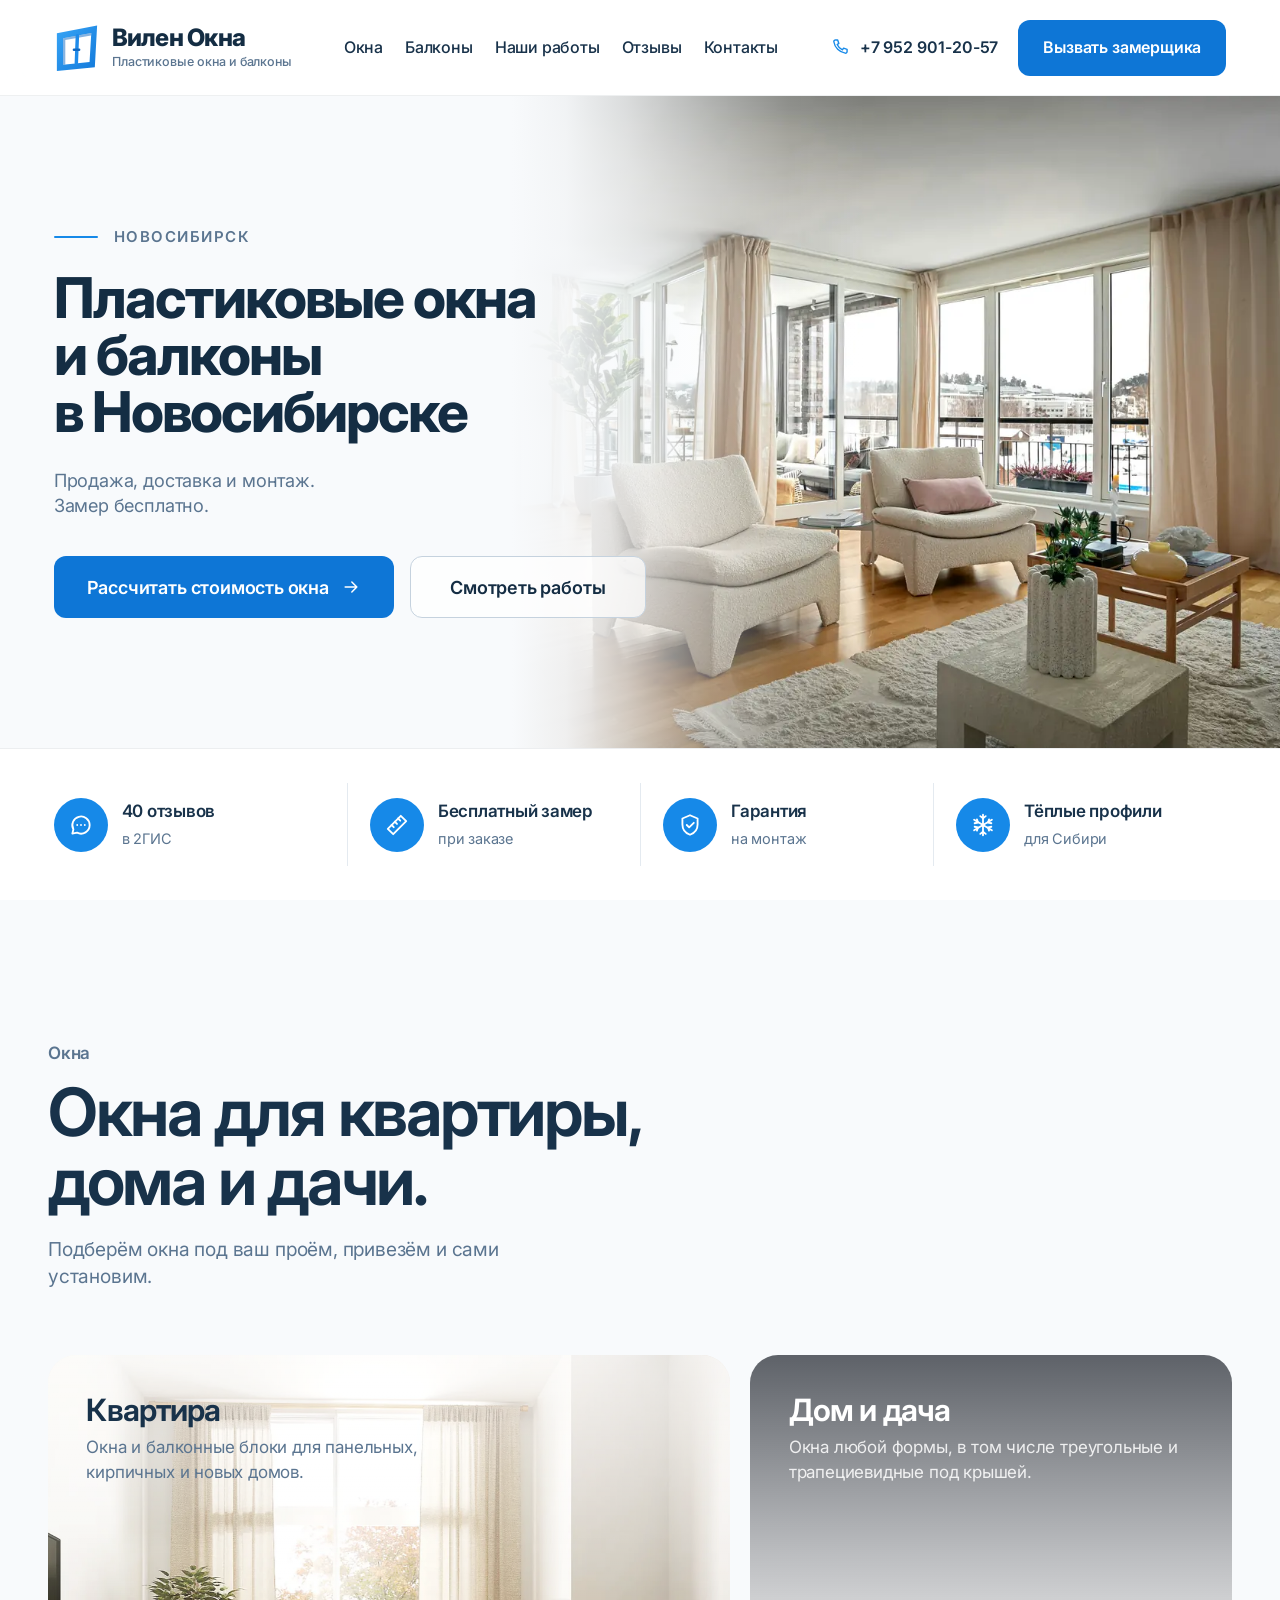
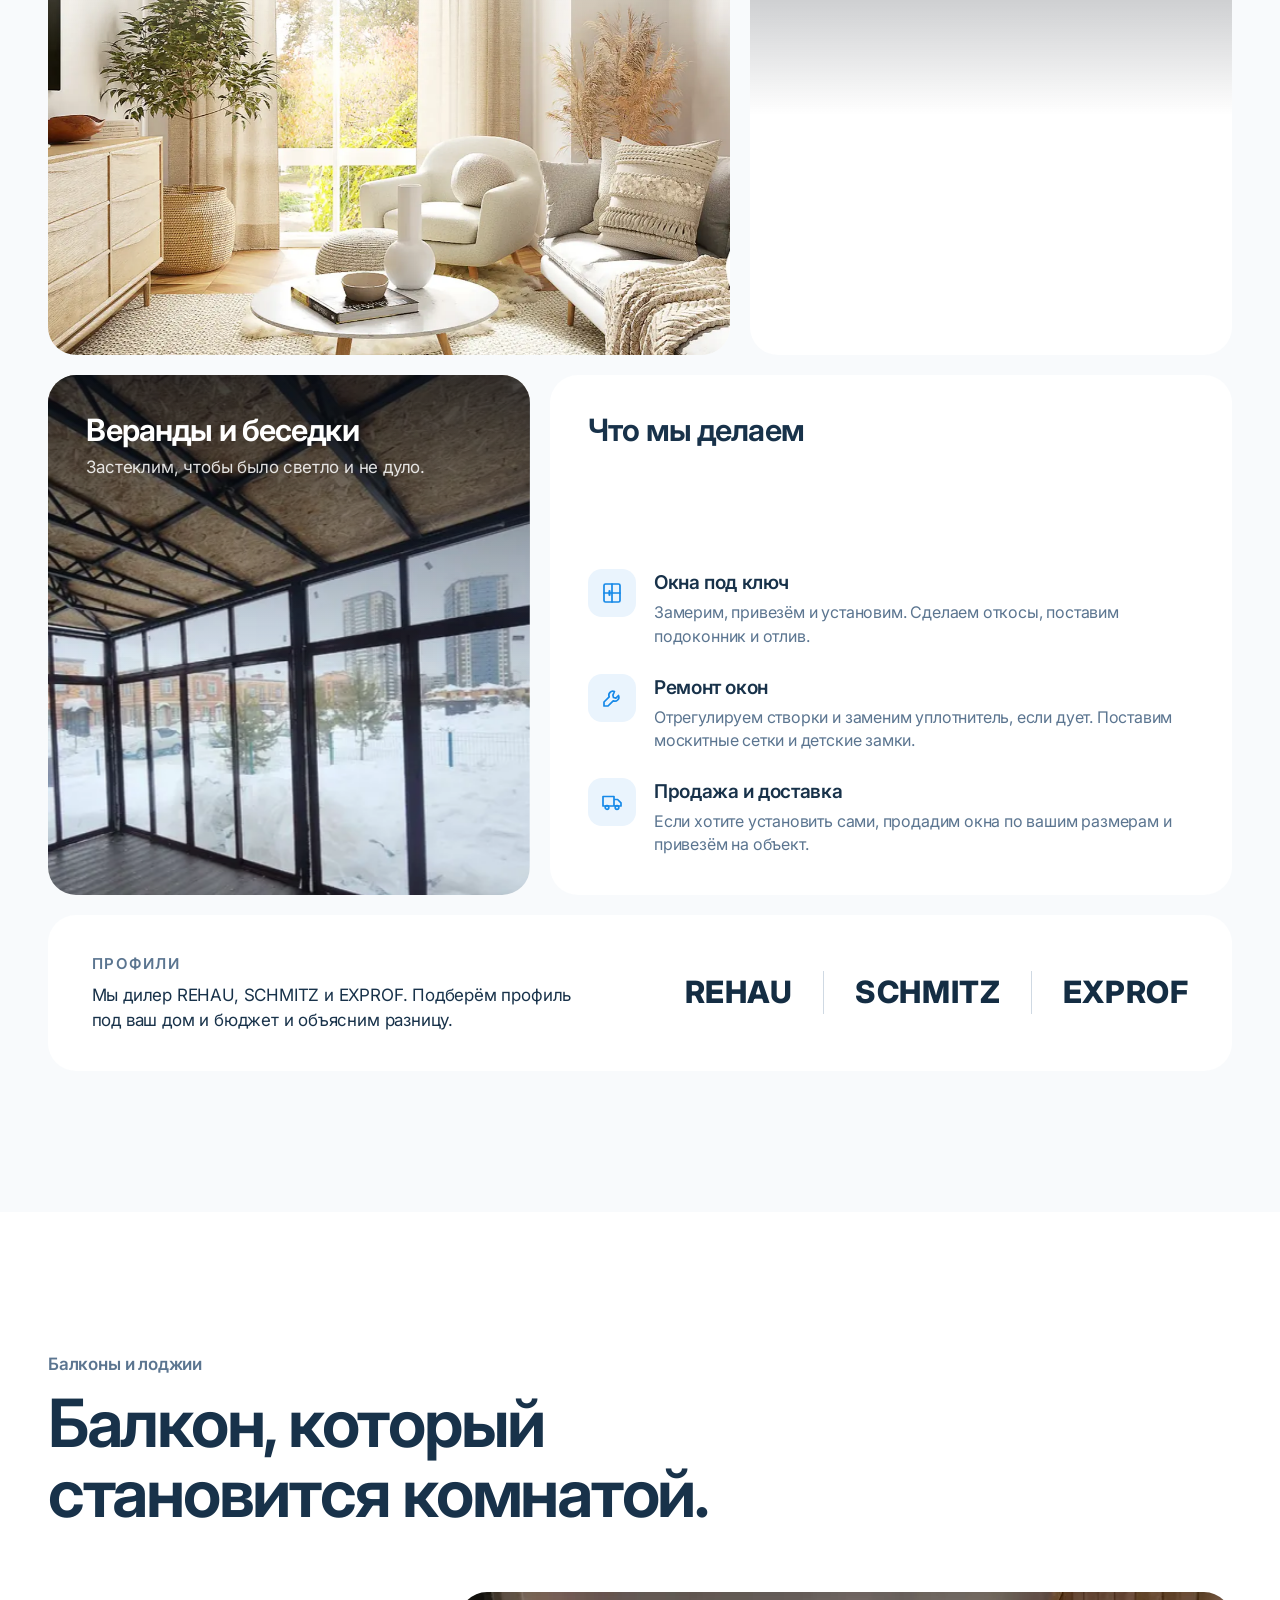
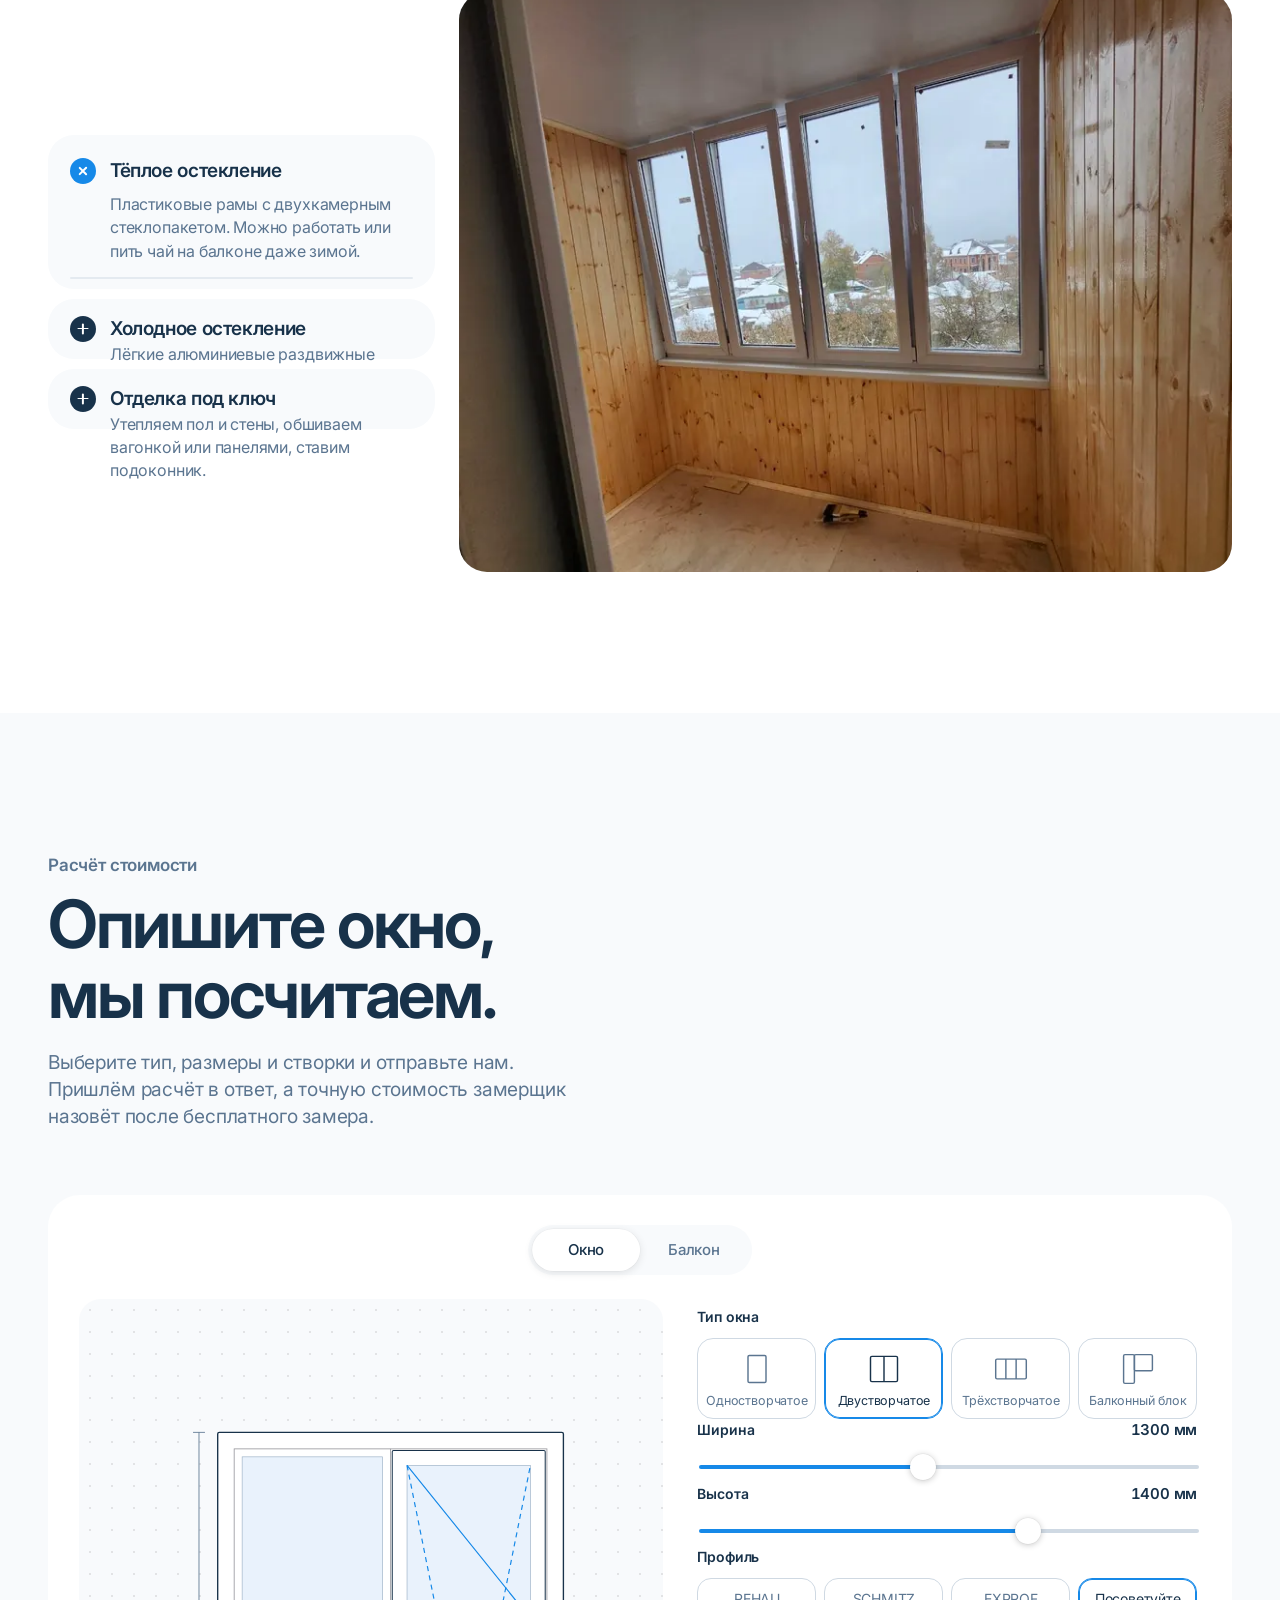
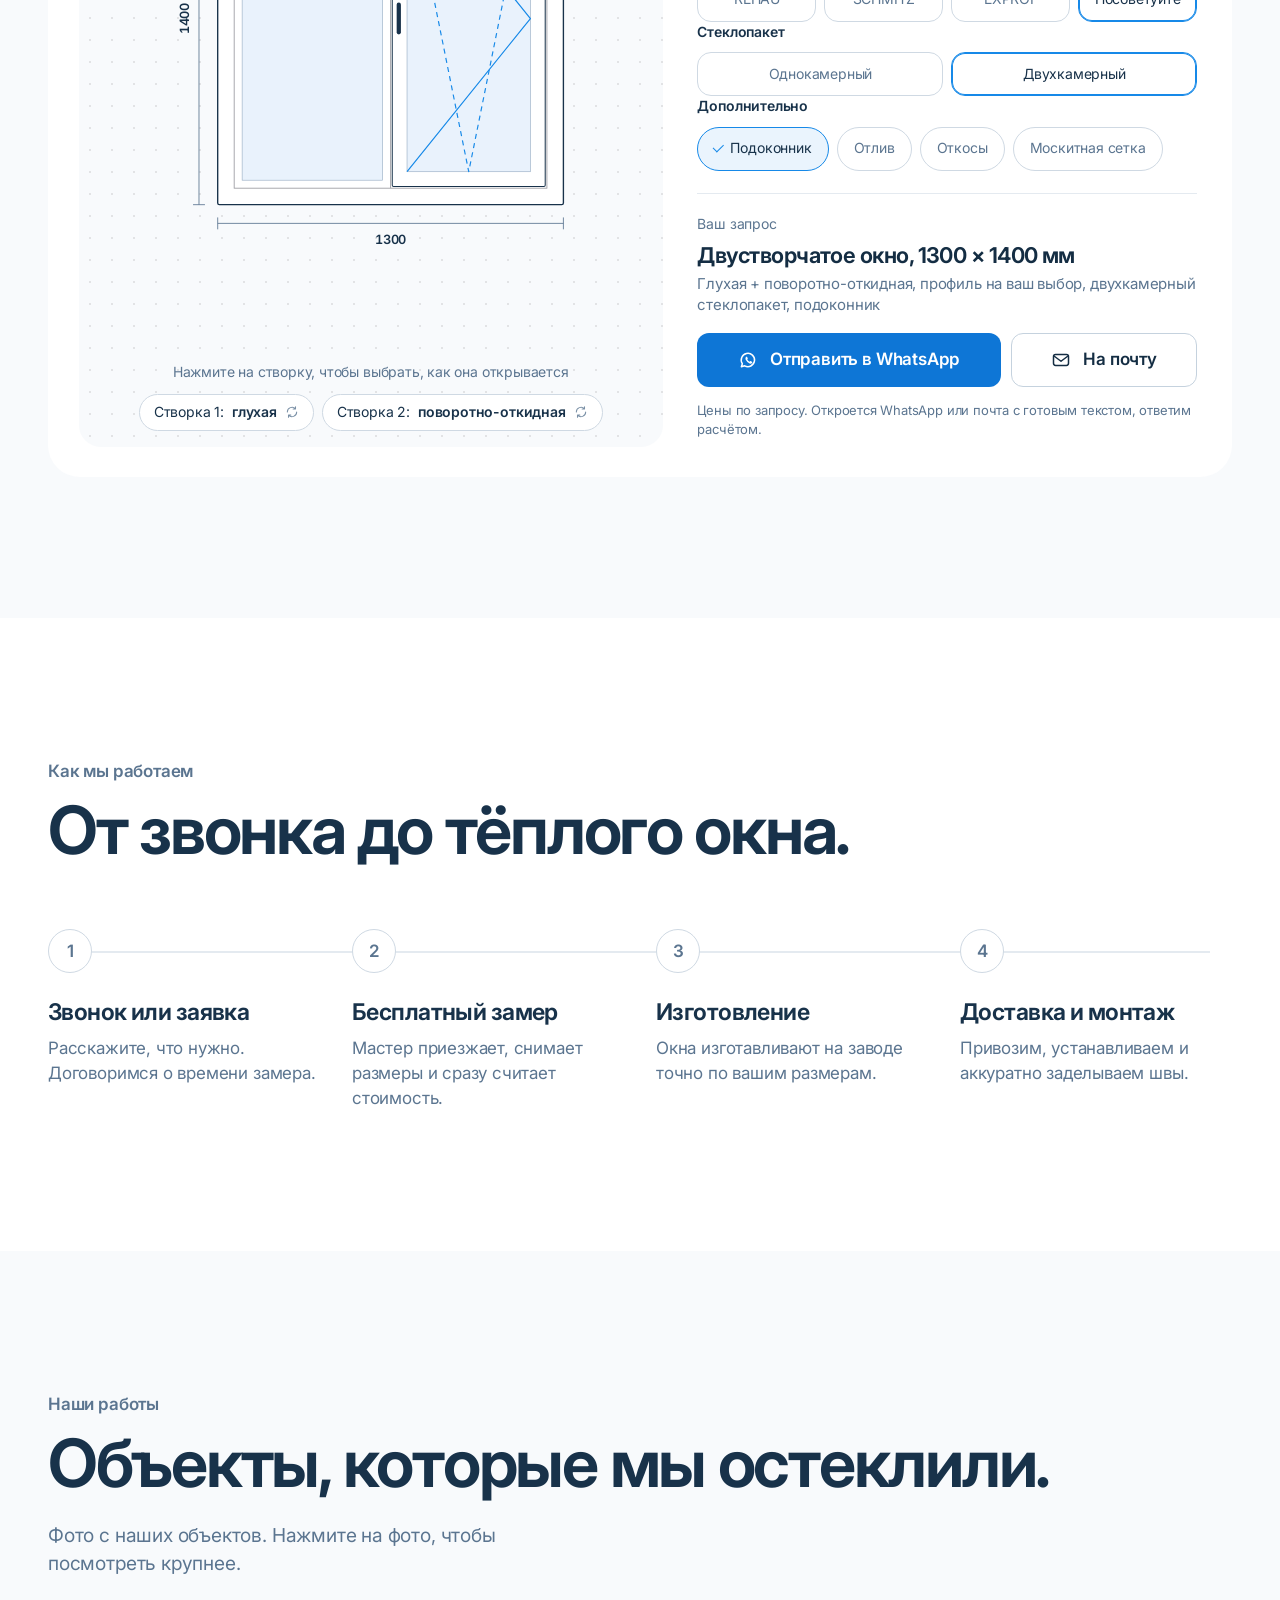
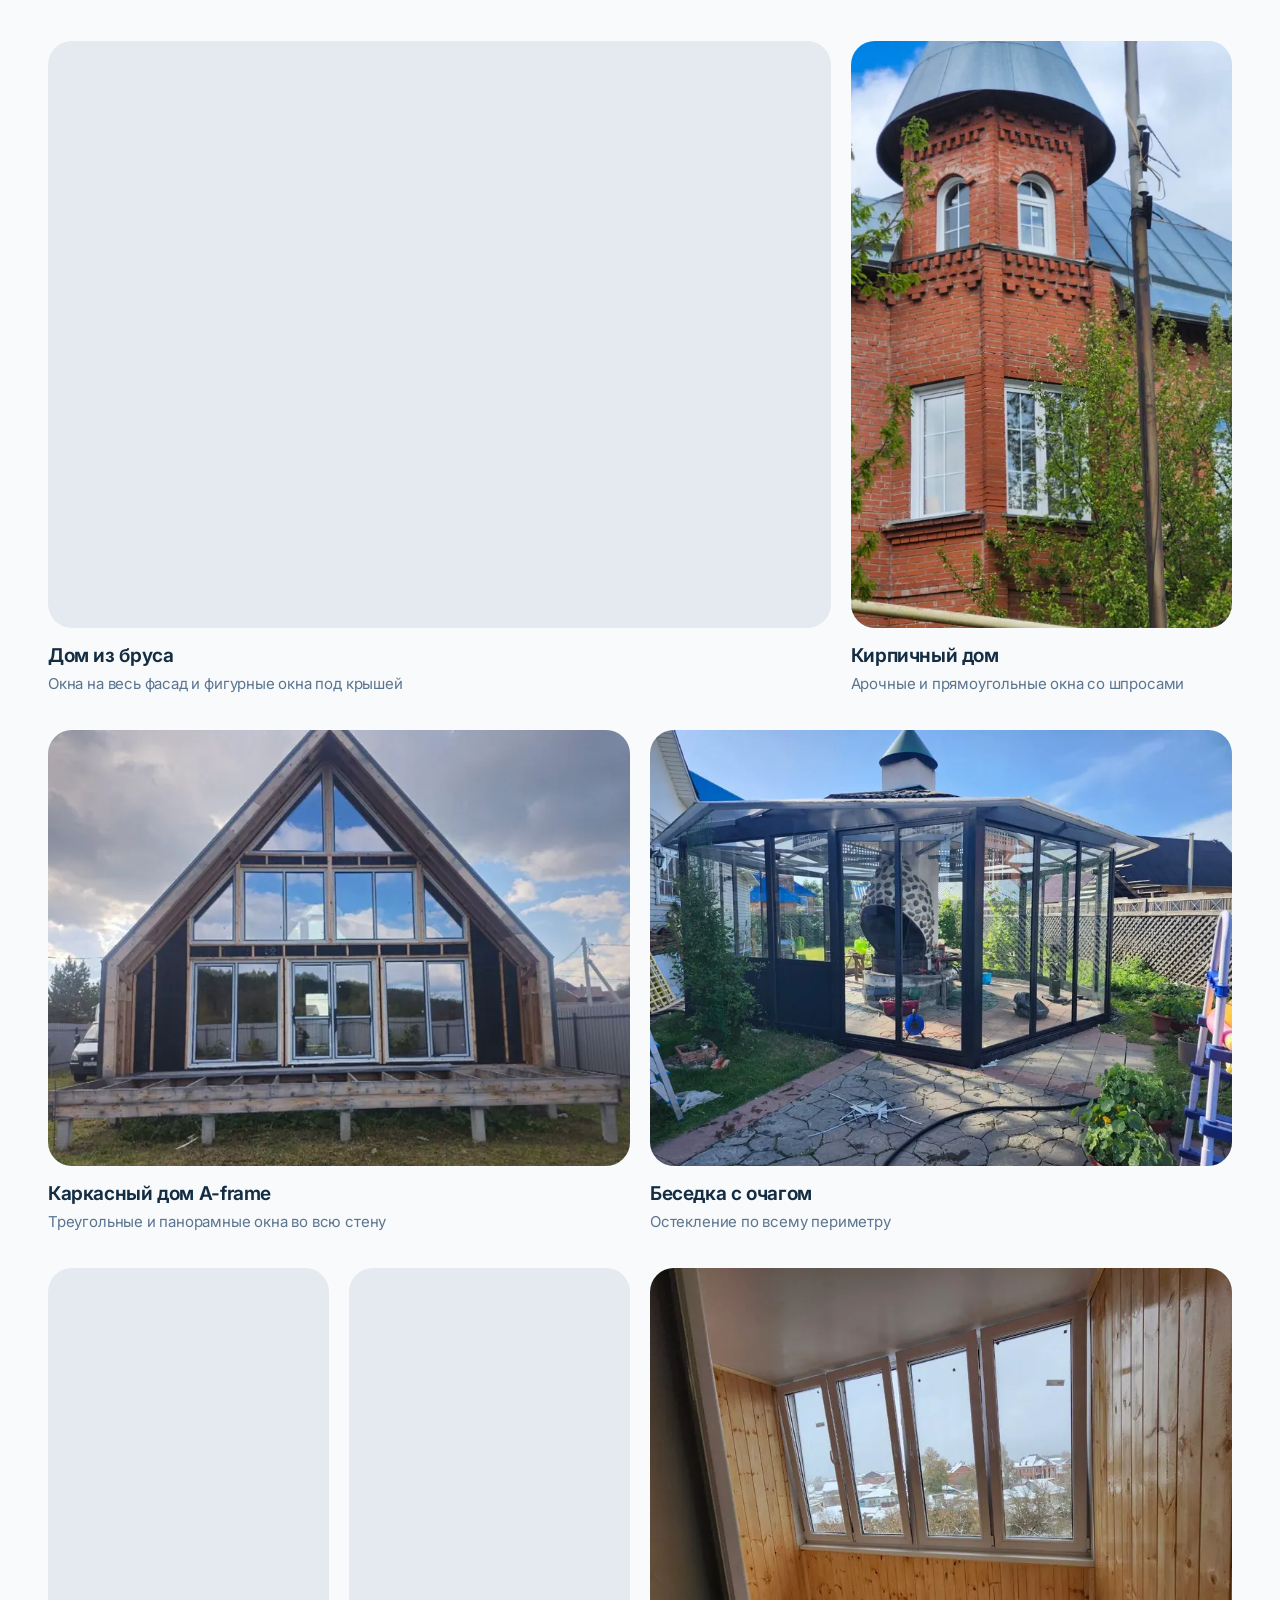
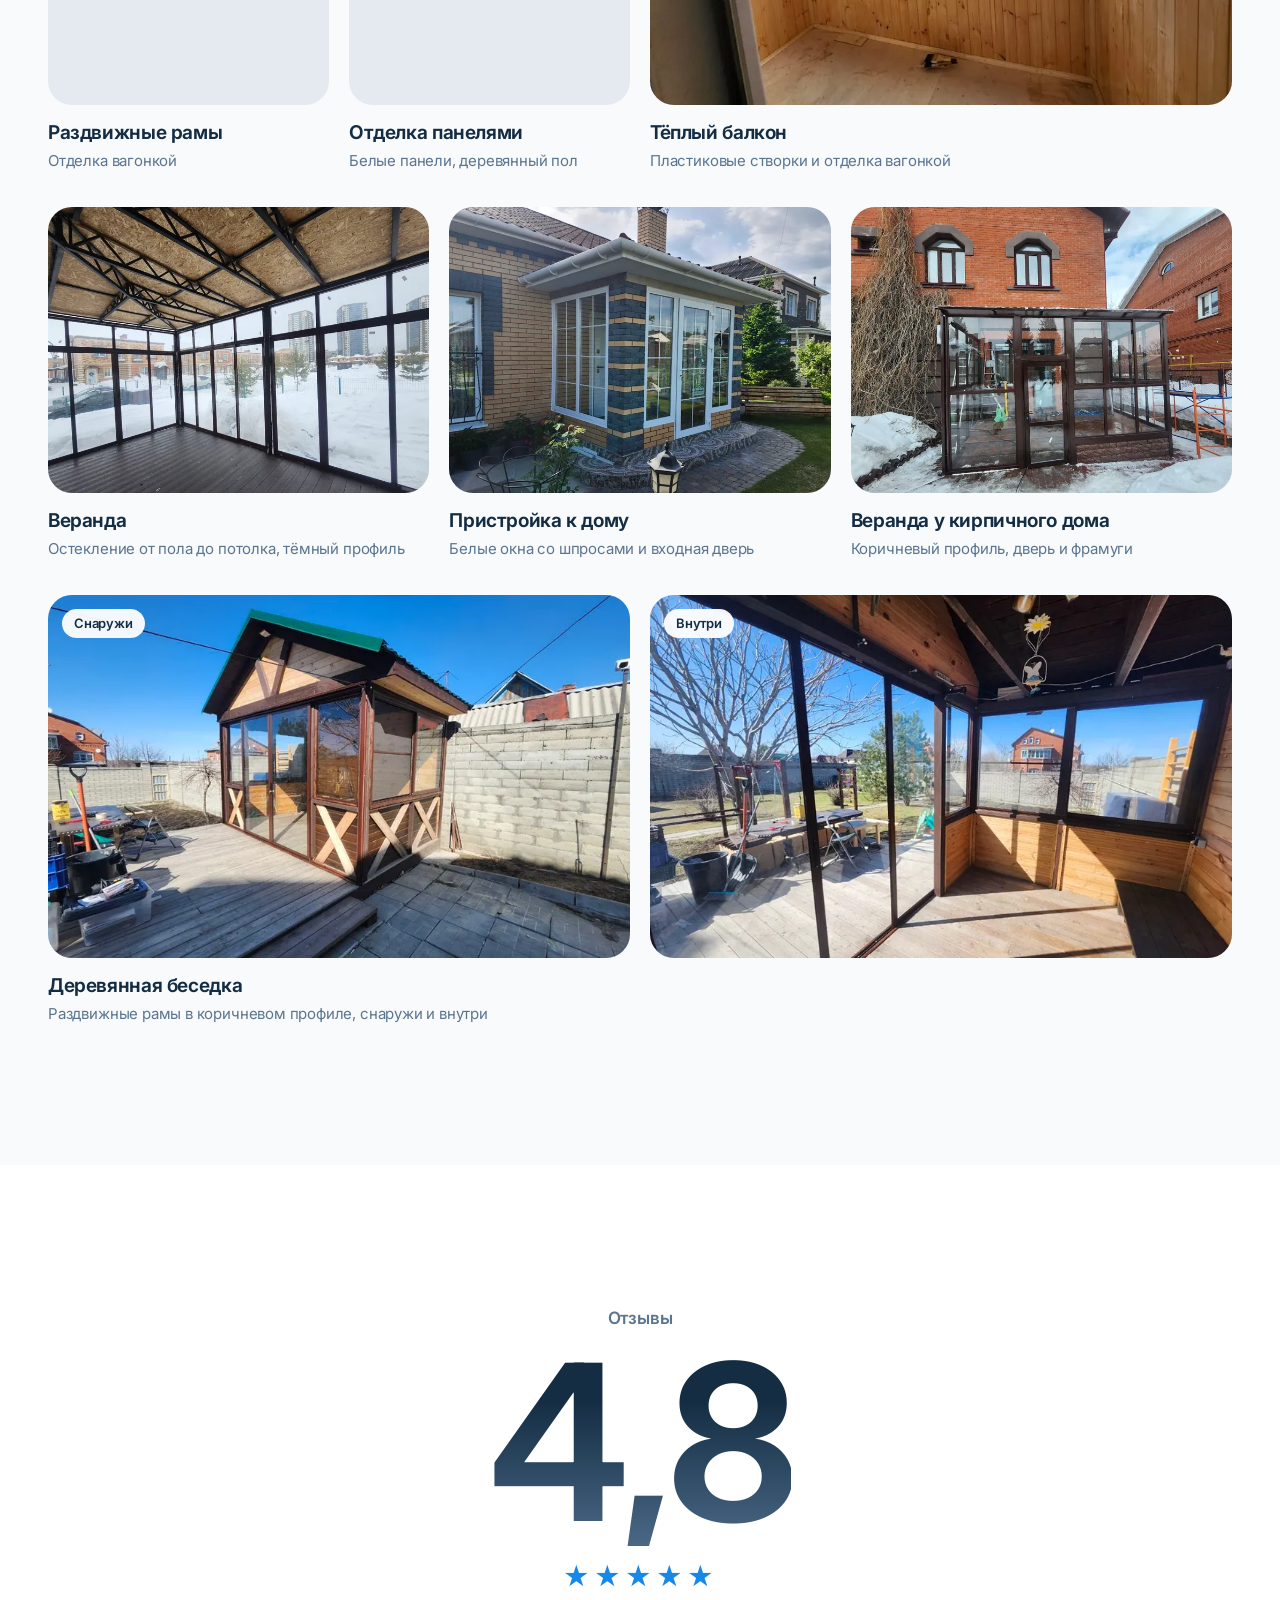
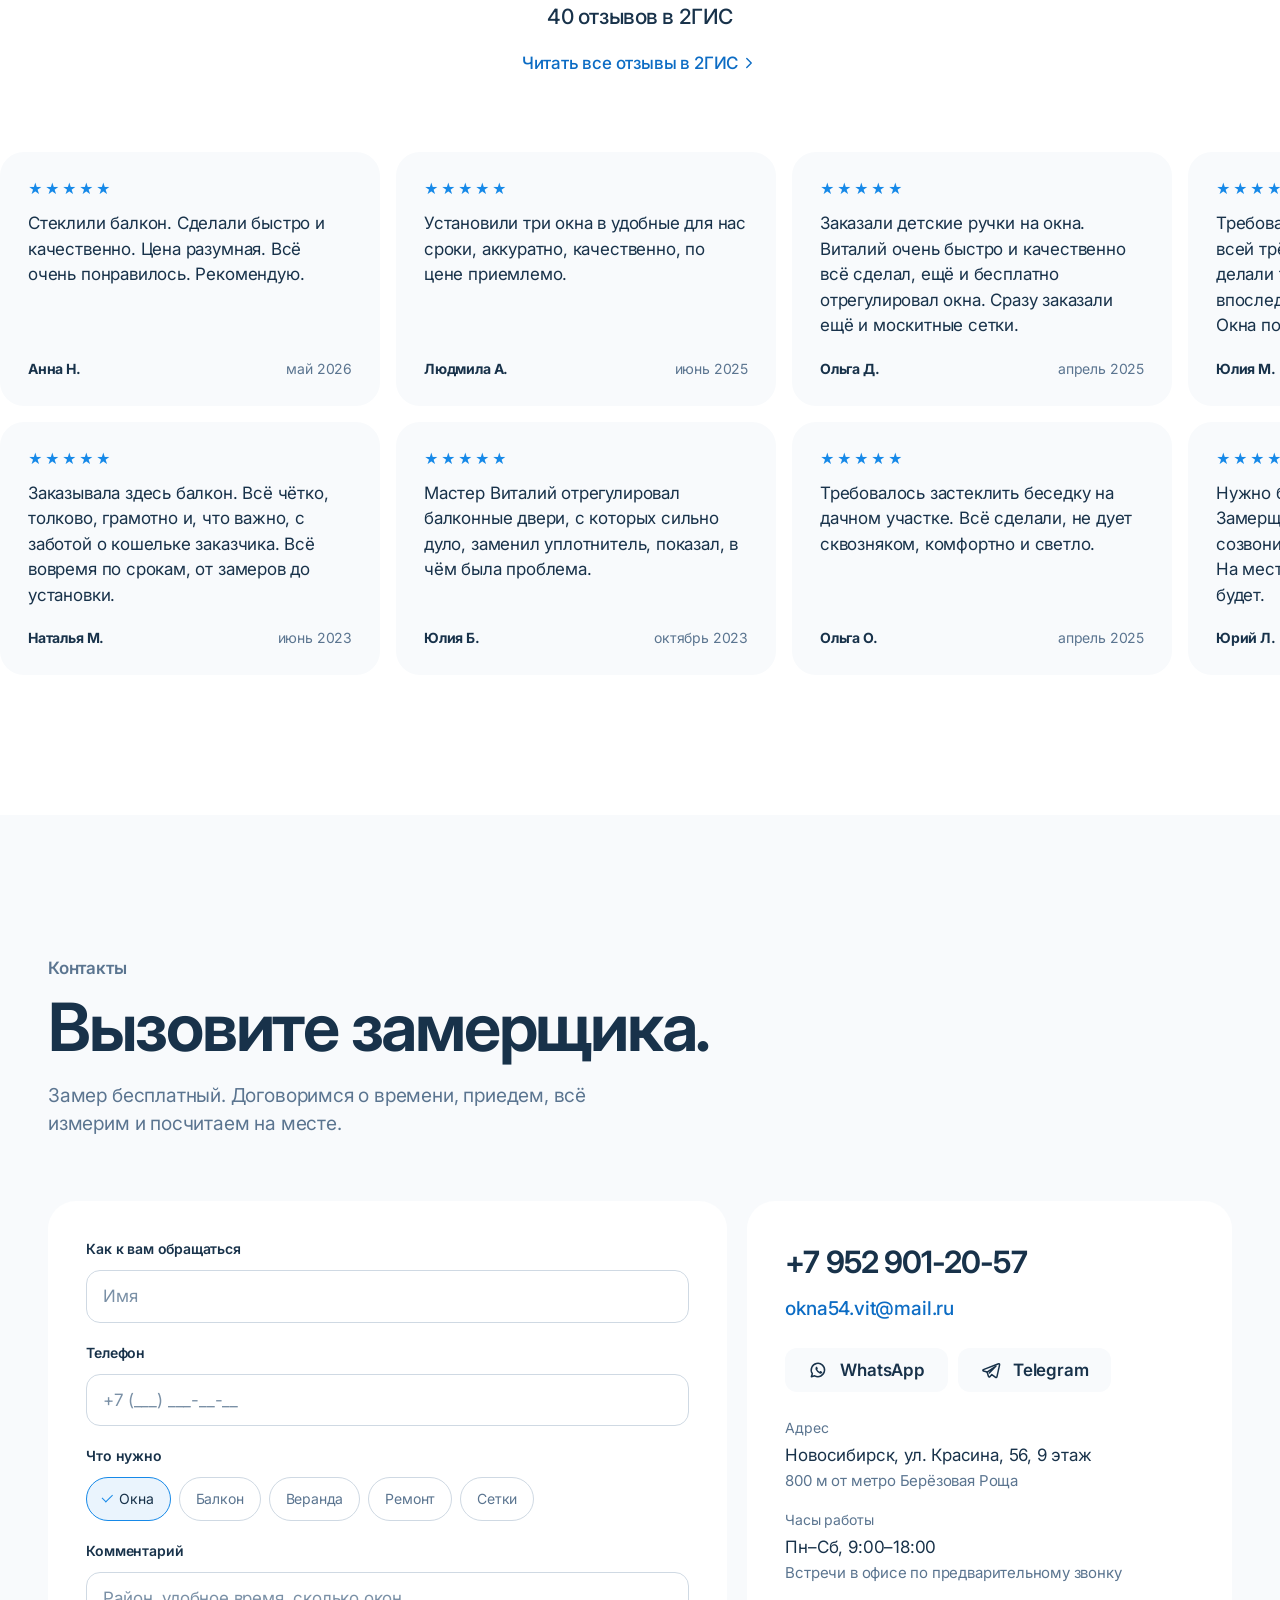
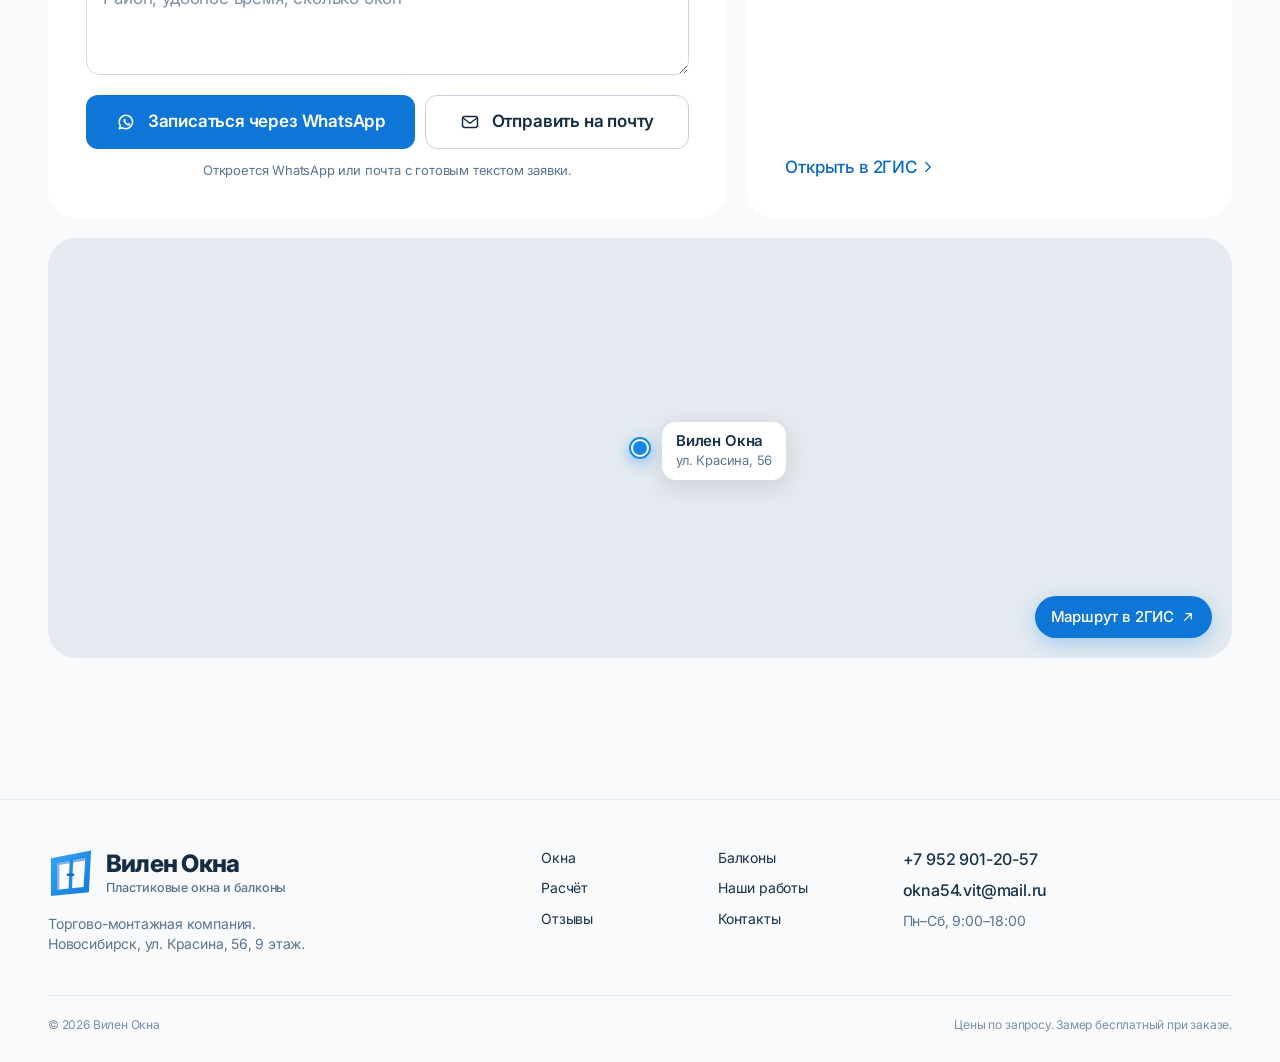
==== index.html @ 51d84c6a "Правки заказчика: один номер, дилер профилей, фото балконов - убран второй номер (МТС) из шапки, мен" ====
<!doctype html>
<html lang="ru">
<head>
  <meta charset="utf-8">
  <meta name="viewport" content="width=device-width, initial-scale=1, viewport-fit=cover">
  <title>Вилен Окна — пластиковые окна и балконы в Новосибирске</title>
  <meta name="description" content="Пластиковые окна под ключ, ремонт окон, продажа и доставка в Новосибирске. Дилер профилей REHAU, SCHMITZ и EXPROF. Остекление балконов, веранд и беседок. Замер бесплатно.">
  <meta name="theme-color" content="#f5f5f7">
  <meta property="og:type" content="website">
  <meta property="og:title" content="Вилен Окна — пластиковые окна и балконы в Новосибирске">
  <meta property="og:description" content="Продажа, доставка и монтаж. Замер бесплатно.">
  <meta property="og:image" content="https://tpubuata-hub.github.io/vilen-okna/assets/img/hero-interior-1280.webp">
  <meta property="og:url" content="https://tpubuata-hub.github.io/vilen-okna/">
  <link rel="icon" href="favicon.svg" type="image/svg+xml">
  <link rel="preconnect" href="https://fonts.googleapis.com">
  <link rel="preconnect" href="https://fonts.gstatic.com" crossorigin>
  <link href="https://fonts.googleapis.com/css2?family=Inter:opsz,wght@14..32,400..800&display=swap" rel="stylesheet">
  <link rel="preload" as="image" href="assets/img/hero-interior-1280.webp" imagesrcset="assets/img/hero-interior-1280.webp 1280w, assets/img/hero-interior-2400.webp 2400w" imagesizes="(min-width: 1024px) 60vw, 100vw">
  <link rel="stylesheet" href="assets/css/styles.css?v=7">
  <script>
    (function () {
      var d = document.documentElement;
      d.classList.add('js');
      if (!window.matchMedia('(prefers-reduced-motion: reduce)').matches) d.classList.add('motion');
      window.addEventListener('load', function () { if (!window.gsap) d.classList.remove('motion'); });
    })();
  </script>
  <script type="application/ld+json">
  {
    "@context": "https://schema.org",
    "@type": "HomeAndConstructionBusiness",
    "name": "Вилен Окна",
    "description": "Пластиковые окна под ключ, ремонт окон, продажа и доставка. Остекление балконов, веранд и беседок в Новосибирске.",
    "telephone": "+79529012057",
    "email": "okna54.vit@mail.ru",
    "sameAs": ["https://2gis.ru/novosibirsk/firm/70000001069487037"],
    "address": {
      "@type": "PostalAddress",
      "streetAddress": "улица Красина, 56, 9 этаж",
      "addressLocality": "Новосибирск",
      "postalCode": "630112",
      "addressCountry": "RU"
    },
    "geo": { "@type": "GeoCoordinates", "latitude": 55.042953, "longitude": 82.963524 },
    "openingHours": "Mo-Sa 09:00-18:00",
    "aggregateRating": { "@type": "AggregateRating", "ratingValue": "4.8", "reviewCount": "40" }
  }
  </script>
</head>
<body>
  <a class="skip" href="#main">Перейти к содержимому</a>

  <!-- ============ Навигация ============ -->
  <header class="site-header" id="nav">
    <div class="site-header__inner">
      <a class="brand" href="#top" aria-label="Вилен Окна, на главную">
        <svg class="brand__mark" viewBox="0 0 48 52" aria-hidden="true">
          <defs><linearGradient id="vo-mark-1" x1="0" y1="0" x2="1" y2="1"><stop offset="0" stop-color="#38A5F6"/><stop offset="1" stop-color="#1279DA"/></linearGradient></defs>
          <path fill="url(#vo-mark-1)" fill-rule="evenodd" d="M3 10.6 45 2.6 42.6 46.2 3 50.2Z M9.6 15.8 38.9 10.5 37.1 40.7 9.6 43.5Z"/>
          <path fill="#0F68C2" opacity=".5" d="M9.6 15.8 38.9 10.5 38.75 13 11.8 17.8 11.8 43.3 9.6 43.5Z"/>
          <path d="M24.4 13.4 23.3 42" stroke="#1E8BEA" stroke-width="3.6" stroke-linecap="round"/>
          <path d="M20.8 27.8h5.4" stroke="#0F68C2" stroke-width="2.6" stroke-linecap="round"/>
        </svg>
        <span class="brand__text">
          <span class="brand__name">Вилен Окна</span>
          <span class="brand__sub">Пластиковые окна и балконы</span>
        </span>
      </a>

      <nav class="site-nav" aria-label="Основная навигация">
        <a href="#okna">Окна</a>
        <a href="#balkony">Балконы</a>
        <a href="#raboty">Наши работы</a>
        <a href="#otzyvy">Отзывы</a>
        <a href="#kontakty">Контакты</a>
      </nav>

      <div class="header-phones">
        <svg class="icon header-phones__icon" viewBox="0 0 24 24" aria-hidden="true"><path d="M6.6 3.5h2.6l1.4 4.2-2 1.4a12 12 0 0 0 6.3 6.3l1.4-2 4.2 1.4v2.6a2 2 0 0 1-2.2 2A16.5 16.5 0 0 1 4.6 5.7a2 2 0 0 1 2-2.2z"/></svg>
        <div class="header-phones__list">
          <a href="tel:+79529012057">+7 952 901-20-57</a>
        </div>
      </div>

      <a class="btn btn--primary header-cta" href="#kontakty" data-focus="#lead-name">Вызвать замерщика</a>

      <button class="burger" type="button" aria-label="Открыть меню" aria-expanded="false" aria-controls="menu">
        <span></span><span></span><span></span>
      </button>
    </div>
  </header>

  <div class="menu" id="menu" hidden>
    <nav class="menu__links" aria-label="Меню">
      <a href="#okna">Окна</a>
      <a href="#balkony">Балконы</a>
      <a href="#raboty">Наши работы</a>
      <a href="#otzyvy">Отзывы</a>
      <a href="#kontakty">Контакты</a>
    </nav>
    <div class="menu__foot">
      <a class="menu__phone" href="tel:+79529012057">+7 952 901-20-57</a>
      <a class="btn btn--primary btn--hero" href="#kontakty" data-focus="#lead-name">Вызвать замерщика</a>
    </div>
  </div>

  <main id="main">
    <!-- ============ Первый экран ============ -->
    <section class="hero" id="top" aria-labelledby="hero-title">
      <div class="hero__main">
        <div class="hero__media">
          <img src="assets/img/hero-interior-1280.webp"
            srcset="assets/img/hero-interior-1280.webp 1280w, assets/img/hero-interior-2400.webp 2400w"
            sizes="(min-width: 1024px) 60vw, 100vw"
            width="2400" height="1600" fetchpriority="high" decoding="async"
            alt="Светлая гостиная с панорамными пластиковыми окнами и застеклённым балконом">
        </div>

        <div class="hero__content">
          <p class="hero__label">Новосибирск</p>
          <h1 class="hero__title" id="hero-title">Пластиковые окна и&nbsp;балконы в&nbsp;Новосибирске</h1>
          <p class="hero__sub"><span>Продажа, доставка и монтаж.</span> <span>Замер бесплатно.</span></p>
          <div class="hero__actions">
            <a class="btn btn--primary btn--hero hero__primary" href="#raschet">Рассчитать стоимость окна
              <svg class="icon icon--arrow" viewBox="0 0 24 24" aria-hidden="true"><path d="M5 12h14M13 6l6 6-6 6"/></svg>
            </a>
            <a class="btn btn--outline btn--hero hero__secondary" href="#raboty">Смотреть работы</a>
          </div>
        </div>
      </div>

      <ul class="benefits" aria-label="Преимущества">
        <li class="benefit">
          <span class="benefit__icon" aria-hidden="true">
            <svg class="icon" viewBox="0 0 24 24"><path d="M20 12a8 8 0 0 1-11.6 7.1L4 20l1-4A8 8 0 1 1 20 12z"/><path d="M8.5 12h.01M12 12h.01M15.5 12h.01"/></svg>
          </span>
          <span class="benefit__text"><b>40 отзывов</b><span>в 2ГИС</span></span>
        </li>
        <li class="benefit">
          <span class="benefit__icon" aria-hidden="true">
            <svg class="icon" viewBox="0 0 24 24"><path d="M3.5 15.5 15.5 3.5l5 5-12 12z"/><path d="M7 12l2 2M10 9l2 2M13 6l2 2"/></svg>
          </span>
          <span class="benefit__text"><b>Бесплатный замер</b><span>при заказе</span></span>
        </li>
        <li class="benefit">
          <span class="benefit__icon" aria-hidden="true">
            <svg class="icon" viewBox="0 0 24 24"><path d="M12 3 5 6v5.5c0 4.3 2.9 8 7 9.5 4.1-1.5 7-5.2 7-9.5V6z"/><path d="m9 12 2.2 2.2L15.5 10"/></svg>
          </span>
          <span class="benefit__text"><b>Гарантия</b><span>на монтаж</span></span>
        </li>
        <li class="benefit">
          <span class="benefit__icon" aria-hidden="true">
            <svg class="icon" viewBox="0 0 24 24"><path d="M12 2.5v19M3.8 7.2l16.4 9.6M3.8 16.8l16.4-9.6"/><path d="m9.5 3.8 2.5 2 2.5-2M9.5 20.2l2.5-2 2.5 2M4.3 10.4l3-.6-.9-3M19.7 13.6l-3 .6.9 3M4.3 13.6l3 .6-.9 3M19.7 10.4l-3-.6.9-3"/></svg>
          </span>
          <span class="benefit__text"><b>Тёплые профили</b><span>для Сибири</span></span>
        </li>
      </ul>
    </section>

    <!-- ============ Окна ============ -->
    <section class="section" id="okna">
      <div class="container">
        <header class="section__head">
          <p class="eyebrow">Окна</p>
          <h2 class="section__title reveal-lines">Окна для квартиры, дома и дачи.</h2>
          <p class="section__lead reveal">Подберём окна под ваш проём, привезём и сами установим.</p>
        </header>

        <div class="bento">
          <article class="tile tile--photo tile--a reveal">
            <figure class="tile__media"><img src="assets/img/room-balcony-door.webp" alt="Светлая гостиная с белыми пластиковыми окнами и балконной дверью" loading="lazy" decoding="async"></figure>
            <div class="tile__copy">
              <h3 class="tile__title">Квартира</h3>
              <p>Окна и балконные блоки для панельных, кирпичных и новых домов.</p>
            </div>
          </article>

          <article class="tile tile--photo tile--b reveal">
            <figure class="tile__media"><img src="assets/img/works/house-timber-sm.webp" srcset="assets/img/works/house-timber-sm.webp 800w, assets/img/works/house-timber.webp 1280w" sizes="(min-width: 1024px) 40vw, 100vw" width="1280" height="960" alt="Дом из бруса с белыми окнами на весь фасад" loading="lazy" decoding="async"></figure>
            <div class="tile__copy tile__copy--light">
              <h3 class="tile__title">Дом и дача</h3>
              <p>Окна любой формы, в том числе треугольные и трапециевидные под крышей.</p>
            </div>
          </article>

          <article class="tile tile--photo tile--c reveal">
            <figure class="tile__media"><img src="assets/img/works/veranda-winter-sm.webp" srcset="assets/img/works/veranda-winter-sm.webp 800w, assets/img/works/veranda-winter.webp 1280w" sizes="(min-width: 1024px) 40vw, 100vw" width="1280" height="855" alt="Веранда с остеклением от пола до потолка, за окнами зима" loading="lazy" decoding="async"></figure>
            <div class="tile__copy tile__copy--light">
              <h3 class="tile__title">Веранды и беседки</h3>
              <p>Застеклим, чтобы было светло и не дуло.</p>
            </div>
          </article>

          <article class="tile tile--plain tile--d reveal">
            <h3 class="tile__title">Что мы делаем</h3>
            <ul class="services">
              <li>
                <svg class="icon" viewBox="0 0 24 24" aria-hidden="true"><rect x="4" y="3" width="16" height="18" rx="1.5"/><path d="M12 3v18M4 12h16"/><path d="M9.5 10v4" stroke-width="2.2"/></svg>
                <div><b>Окна под ключ</b><span>Замерим, привезём и установим. Сделаем откосы, поставим подоконник и отлив.</span></div>
              </li>
              <li>
                <svg class="icon" viewBox="0 0 24 24" aria-hidden="true"><path d="M14.5 5.5a4 4 0 0 0-5.3 5.3L4 16v4h4l5.2-5.2a4 4 0 0 0 5.3-5.3l-2.6 2.6-2.4-.6-.6-2.4z"/></svg>
                <div><b>Ремонт окон</b><span>Отрегулируем створки и заменим уплотнитель, если дует. Поставим москитные сетки и детские замки.</span></div>
              </li>
              <li>
                <svg class="icon" viewBox="0 0 24 24" aria-hidden="true"><path d="M3 6.5h11v9.5H3zM14 9.5h3.6l3.4 3.4V16h-7z"/><circle cx="7" cy="17.5" r="1.8"/><circle cx="17" cy="17.5" r="1.8"/></svg>
                <div><b>Продажа и доставка</b><span>Если хотите установить сами, продадим окна по вашим размерам и привезём на объект.</span></div>
              </li>
            </ul>
          </article>
        </div>

        <div class="profiles reveal">
          <div class="profiles__copy">
            <p class="profiles__label">Профили</p>
            <p class="profiles__text">Мы дилер REHAU, SCHMITZ и EXPROF. Подберём профиль под ваш дом и бюджет и объясним разницу.</p>
          </div>
          <ul class="profiles__list" aria-label="Профильные системы">
            <li>REHAU</li>
            <li>SCHMITZ</li>
            <li>EXPROF</li>
          </ul>
        </div>
      </div>
    </section>

    <!-- ============ Балконы ============ -->
    <section class="section section--white" id="balkony">
      <div class="container">
        <header class="section__head">
          <p class="eyebrow">Балконы и лоджии</p>
          <h2 class="section__title reveal-lines">Балкон, который становится комнатой.</h2>
        </header>

        <div class="balc">
          <div class="balc__chips" role="tablist" aria-label="Варианты остекления">
            <button class="chip is-active" role="tab" aria-selected="true" aria-controls="balc-panel" data-balc="0">
              <span class="chip__plus" aria-hidden="true"></span>
              <span class="chip__label">Тёплое остекление</span>
              <span class="chip__text">Пластиковые рамы с двухкамерным стеклопакетом. Можно работать или пить чай на балконе даже зимой.</span>
              <span class="chip__bar" aria-hidden="true"><i></i></span>
            </button>
            <button class="chip" role="tab" aria-selected="false" aria-controls="balc-panel" data-balc="1">
              <span class="chip__plus" aria-hidden="true"></span>
              <span class="chip__label">Холодное остекление</span>
              <span class="chip__text">Лёгкие алюминиевые раздвижные рамы. Защищают от снега, дождя и пыли и стоят дешевле.</span>
              <span class="chip__bar" aria-hidden="true"><i></i></span>
            </button>
            <button class="chip" role="tab" aria-selected="false" aria-controls="balc-panel" data-balc="2">
              <span class="chip__plus" aria-hidden="true"></span>
              <span class="chip__label">Отделка под ключ</span>
              <span class="chip__text">Утепляем пол и стены, обшиваем вагонкой или панелями, ставим подоконник.</span>
              <span class="chip__bar" aria-hidden="true"><i></i></span>
            </button>
          </div>

          <div class="balc__media" id="balc-panel" role="tabpanel">
            <img class="is-active" src="assets/img/works/balcony-wood-sm.webp" srcset="assets/img/works/balcony-wood-sm.webp 800w, assets/img/works/balcony-wood.webp 1280w" sizes="(min-width: 1024px) 62vw, 100vw" width="1280" height="960" alt="Балкон с тёплым остеклением: белые пластиковые створки и отделка вагонкой, за окном первый снег" loading="lazy" decoding="async">
            <img src="assets/img/works/balcony-sliding-sm.webp" srcset="assets/img/works/balcony-sliding-sm.webp 600w, assets/img/works/balcony-sliding.webp 960w" sizes="(min-width: 1024px) 62vw, 100vw" width="960" height="1170" alt="Балкон с раздвижными рамами и отделкой вагонкой" loading="lazy" decoding="async">
            <img src="assets/img/works/balcony-white-sm.webp" srcset="assets/img/works/balcony-white-sm.webp 600w, assets/img/works/balcony-white.webp 960w" sizes="(min-width: 1024px) 62vw, 100vw" width="960" height="1170" alt="Балкон с отделкой белыми панелями, деревянным полом и подоконником" loading="lazy" decoding="async">
          </div>
        </div>
      </div>
    </section>

    <!-- ============ Калькулятор ============ -->
    <section class="section" id="raschet">
      <div class="container">
        <header class="section__head">
          <p class="eyebrow">Расчёт стоимости</p>
          <h2 class="section__title reveal-lines">Опишите окно, мы посчитаем.</h2>
          <p class="section__lead reveal">Выберите тип, размеры и створки и отправьте нам. Пришлём расчёт в ответ, а точную стоимость замерщик назовёт после бесплатного замера.</p>
        </header>

        <div class="calc reveal" id="calc">
          <div class="segmented" role="tablist" aria-label="Что считаем">
            <button role="tab" aria-selected="true" class="is-active" data-mode="window">Окно</button>
            <button role="tab" aria-selected="false" data-mode="balcony">Балкон</button>
            <span class="segmented__thumb" aria-hidden="true"></span>
          </div>

          <div class="calc__body">
            <div class="calc__stage">
              <svg class="calc__svg" id="calc-svg" viewBox="0 0 640 520" role="img" aria-label="Схема окна"></svg>
              <p class="calc__hint" id="calc-hint">Нажмите на створку, чтобы выбрать, как она открывается</p>
              <div class="calc__sashes" id="calc-sashes"></div>
            </div>

            <form class="calc__panel" id="calc-form" novalidate>
              <!-- Окно -->
              <div class="calc__group" data-for="window">
                <fieldset class="field">
                  <legend>Тип окна</legend>
                  <div class="types" id="win-types">
                    <label class="type"><input type="radio" name="wtype" value="single"><span><svg viewBox="0 0 40 40" aria-hidden="true"><rect x="10" y="5" width="20" height="30" rx="1.5"/></svg>Одностворчатое</span></label>
                    <label class="type"><input type="radio" name="wtype" value="double" checked><span><svg viewBox="0 0 40 40" aria-hidden="true"><rect x="5" y="6" width="30" height="28" rx="1.5"/><path d="M20 6v28"/></svg>Двустворчатое</span></label>
                    <label class="type"><input type="radio" name="wtype" value="triple"><span><svg viewBox="0 0 40 40" aria-hidden="true"><rect x="3" y="9" width="34" height="22" rx="1.5"/><path d="M14.3 9v22M25.7 9v22"/></svg>Трёхстворчатое</span></label>
                    <label class="type"><input type="radio" name="wtype" value="balcony"><span><svg viewBox="0 0 40 40" aria-hidden="true"><rect x="4" y="4" width="12" height="32" rx="1.5"/><rect x="16" y="4" width="20" height="18" rx="1.5"/></svg>Балконный блок</span></label>
                  </div>
                </fieldset>

                <div class="field">
                  <div class="range-head"><label for="w-width">Ширина</label><output id="w-width-out">1300 мм</output></div>
                  <input class="range" type="range" id="w-width" min="900" max="1800" step="10" value="1300">
                </div>
                <div class="field">
                  <div class="range-head"><label for="w-height" id="w-height-label">Высота</label><output id="w-height-out">1400 мм</output></div>
                  <input class="range" type="range" id="w-height" min="600" max="1800" step="10" value="1400">
                </div>

                <fieldset class="field">
                  <legend>Профиль</legend>
                  <div class="seg-small seg-small--4">
                    <label><input type="radio" name="profile" value="REHAU"><span>REHAU</span></label>
                    <label><input type="radio" name="profile" value="SCHMITZ"><span>SCHMITZ</span></label>
                    <label><input type="radio" name="profile" value="EXPROF"><span>EXPROF</span></label>
                    <label><input type="radio" name="profile" value="advise" checked><span>Посоветуйте</span></label>
                  </div>
                </fieldset>

                <fieldset class="field">
                  <legend>Стеклопакет</legend>
                  <div class="seg-small">
                    <label><input type="radio" name="glass" value="1"><span>Однокамерный</span></label>
                    <label><input type="radio" name="glass" value="2" checked><span>Двухкамерный</span></label>
                  </div>
                </fieldset>

                <fieldset class="field">
                  <legend>Дополнительно</legend>
                  <div class="checks">
                    <label><input type="checkbox" name="wextra" value="sill" checked><span>Подоконник</span></label>
                    <label><input type="checkbox" name="wextra" value="ebb"><span>Отлив</span></label>
                    <label><input type="checkbox" name="wextra" value="slopes"><span>Откосы</span></label>
                    <label><input type="checkbox" name="wextra" value="net"><span>Москитная сетка</span></label>
                  </div>
                </fieldset>
              </div>

              <!-- Балкон -->
              <div class="calc__group" data-for="balcony" hidden>
                <fieldset class="field">
                  <legend>Форма балкона</legend>
                  <div class="types" id="balc-shapes">
                    <label class="type"><input type="radio" name="bshape" value="straight" checked><span><svg viewBox="0 0 40 40" aria-hidden="true"><path d="M4 12h32"/><path d="M4 28h32" class="thin"/></svg>Прямой</span></label>
                    <label class="type"><input type="radio" name="bshape" value="corner"><span><svg viewBox="0 0 40 40" aria-hidden="true"><path d="M4 12v16h32"/></svg>Г-образный</span></label>
                    <label class="type"><input type="radio" name="bshape" value="u"><span><svg viewBox="0 0 40 40" aria-hidden="true"><path d="M4 12v16h32V12"/></svg>П-образный</span></label>
                  </div>
                </fieldset>

                <div class="field">
                  <div class="range-head"><label for="b-length">Длина по фасаду</label><output id="b-length-out">3,0 м</output></div>
                  <input class="range" type="range" id="b-length" min="2" max="7" step="0.1" value="3">
                </div>

                <fieldset class="field">
                  <legend>Остекление</legend>
                  <div class="seg-small">
                    <label><input type="radio" name="bglazing" value="cold"><span>Холодное, алюминий</span></label>
                    <label><input type="radio" name="bglazing" value="warm" checked><span>Тёплое, ПВХ</span></label>
                  </div>
                </fieldset>

                <fieldset class="field">
                  <legend>Дополнительно</legend>
                  <div class="checks">
                    <label><input type="checkbox" name="bextra" value="insulation"><span>Утепление пола и стен</span></label>
                    <label><input type="checkbox" name="bextra" value="finish"><span>Отделка под ключ</span></label>
                    <label><input type="checkbox" name="bextra" value="roof"><span>Крыша, последний этаж</span></label>
                  </div>
                </fieldset>
              </div>

              <div class="calc__send">
                <p class="calc__total-label">Ваш запрос</p>
                <p class="calc__summary" id="calc-summary" aria-live="polite"></p>
                <div class="calc__actions">
                  <button class="btn btn--primary btn--lg" type="submit" data-channel="whatsapp"><svg class="icon" viewBox="0 0 24 24" aria-hidden="true"><path d="M4 20l1.2-3.6A8 8 0 1 1 8 19z"/><path d="M9.2 8.6c.2-.5.5-.5.8-.5h.5c.2 0 .4.1.5.4l.7 1.6c.1.2 0 .4-.1.6l-.5.6c.6 1.2 1.6 2.1 2.8 2.7l.6-.6c.2-.2.4-.2.6-.1l1.6.7c.3.1.4.3.4.6v.4c0 .4-.2.8-.6 1a3 3 0 0 1-2.6.2 8.6 8.6 0 0 1-4.6-4.4c-.4-1-.5-2 .1-3.2z" class="fill"/></svg>Отправить в WhatsApp</button>
                  <button class="btn btn--outline btn--lg" type="submit" data-channel="email"><svg class="icon" viewBox="0 0 24 24" aria-hidden="true"><rect x="3" y="5.5" width="18" height="13" rx="2.5"/><path d="m4 7.5 8 6 8-6"/></svg>На почту</button>
                </div>
              </div>
              <p class="calc__note">Цены по запросу. Откроется WhatsApp или почта с готовым текстом, ответим расчётом.</p>
            </form>
          </div>
        </div>
      </div>
    </section>

    <!-- ============ Этапы ============ -->
    <section class="section section--white" id="etapy">
      <div class="container">
        <header class="section__head">
          <p class="eyebrow">Как мы работаем</p>
          <h2 class="section__title reveal-lines">От звонка до тёплого окна.</h2>
        </header>

        <ol class="steps">
          <li class="steps__rail" aria-hidden="true"><i></i></li>
          <li class="step">
            <span class="step__num">1</span>
            <h3>Звонок или заявка</h3>
            <p>Расскажите, что нужно. Договоримся о времени замера.</p>
          </li>
          <li class="step">
            <span class="step__num">2</span>
            <h3>Бесплатный замер</h3>
            <p>Мастер приезжает, снимает размеры и сразу считает стоимость.</p>
          </li>
          <li class="step">
            <span class="step__num">3</span>
            <h3>Изготовление</h3>
            <p>Окна изготавливают на заводе точно по вашим размерам.</p>
          </li>
          <li class="step">
            <span class="step__num">4</span>
            <h3>Доставка и монтаж</h3>
            <p>Привозим, устанавливаем и аккуратно заделываем швы.</p>
          </li>
        </ol>
      </div>
    </section>

    <!-- ============ Работы ============ -->
    <section class="section" id="raboty">
      <div class="container">
        <header class="section__head section__head--row">
          <div>
            <p class="eyebrow">Наши работы</p>
            <h2 class="section__title reveal-lines">Объекты, которые мы остеклили.</h2>
          </div>
          <p class="section__lead reveal">Фото с наших объектов. Нажмите на фото, чтобы посмотреть крупнее.</p>
        </header>

        <div class="works" id="works">
          <figure class="work work--xl reveal">
            <button class="work__media" type="button" data-full="assets/img/works/house-timber.webp" data-caption="Дом из бруса. Окна на весь фасад и фигурные окна под крышей" aria-label="Открыть фото: дом из бруса">
              <img src="assets/img/works/house-timber-sm.webp" srcset="assets/img/works/house-timber-sm.webp 800w, assets/img/works/house-timber.webp 1280w" sizes="(min-width: 1024px) 64vw, 100vw" width="1280" height="960" alt="Дом из бруса с белыми окнами на весь фасад и фигурными окнами под крышей" loading="lazy" decoding="async">
              <span class="work__zoom" aria-hidden="true"><svg class="icon" viewBox="0 0 24 24"><circle cx="11" cy="11" r="6.5"/><path d="m16 16 4 4M11 8.5v5M8.5 11h5"/></svg></span>
            </button>
            <figcaption><b>Дом из бруса</b><span>Окна на весь фасад и фигурные окна под крышей</span></figcaption>
          </figure>
          <figure class="work work--tall reveal">
            <button class="work__media" type="button" data-full="assets/img/works/brick-tower.webp" data-caption="Кирпичный дом. Арочные и прямоугольные окна со шпросами" aria-label="Открыть фото: кирпичный дом">
              <img src="assets/img/works/brick-tower-sm.webp" srcset="assets/img/works/brick-tower-sm.webp 600w, assets/img/works/brick-tower.webp 960w" sizes="(min-width: 1024px) 32vw, (min-width: 641px) 50vw, 100vw" width="960" height="1280" alt="Кирпичный дом с башней, арочные белые окна со шпросами" loading="lazy" decoding="async">
              <span class="work__zoom" aria-hidden="true"><svg class="icon" viewBox="0 0 24 24"><circle cx="11" cy="11" r="6.5"/><path d="m16 16 4 4M11 8.5v5M8.5 11h5"/></svg></span>
            </button>
            <figcaption><b>Кирпичный дом</b><span>Арочные и прямоугольные окна со шпросами</span></figcaption>
          </figure>
          <figure class="work work--half reveal">
            <button class="work__media" type="button" data-full="assets/img/works/a-frame.webp" data-caption="Каркасный дом A-frame. Треугольные и панорамные окна во всю стену" aria-label="Открыть фото: каркасный дом A-frame">
              <img src="assets/img/works/a-frame-sm.webp" srcset="assets/img/works/a-frame-sm.webp 800w, assets/img/works/a-frame.webp 1280w" sizes="(min-width: 641px) 50vw, 100vw" width="1280" height="855" alt="Каркасный дом A-frame с треугольными и панорамными окнами" loading="lazy" decoding="async">
              <span class="work__zoom" aria-hidden="true"><svg class="icon" viewBox="0 0 24 24"><circle cx="11" cy="11" r="6.5"/><path d="m16 16 4 4M11 8.5v5M8.5 11h5"/></svg></span>
            </button>
            <figcaption><b>Каркасный дом A-frame</b><span>Треугольные и панорамные окна во всю стену</span></figcaption>
          </figure>
          <figure class="work work--half reveal">
            <button class="work__media" type="button" data-full="assets/img/works/gazebo-hearth.webp" data-caption="Беседка с очагом. Остекление по всему периметру" aria-label="Открыть фото: беседка с очагом">
              <img src="assets/img/works/gazebo-hearth-sm.webp" srcset="assets/img/works/gazebo-hearth-sm.webp 800w, assets/img/works/gazebo-hearth.webp 1280w" sizes="(min-width: 641px) 50vw, 100vw" width="1280" height="960" alt="Остеклённая беседка с очагом в саду" loading="lazy" decoding="async">
              <span class="work__zoom" aria-hidden="true"><svg class="icon" viewBox="0 0 24 24"><circle cx="11" cy="11" r="6.5"/><path d="m16 16 4 4M11 8.5v5M8.5 11h5"/></svg></span>
            </button>
            <figcaption><b>Беседка с очагом</b><span>Остекление по всему периметру</span></figcaption>
          </figure>
          <figure class="work work--quarter reveal">
            <button class="work__media" type="button" data-full="assets/img/works/balcony-sliding.webp" data-caption="Балкон с раздвижными рамами. Отделка вагонкой" aria-label="Открыть фото: балкон с раздвижными рамами">
              <img src="assets/img/works/balcony-sliding-sm.webp" srcset="assets/img/works/balcony-sliding-sm.webp 600w, assets/img/works/balcony-sliding.webp 960w" sizes="(min-width: 1024px) 24vw, (min-width: 641px) 50vw, 100vw" width="960" height="1170" alt="Балкон с раздвижными рамами и отделкой вагонкой" loading="lazy" decoding="async">
              <span class="work__zoom" aria-hidden="true"><svg class="icon" viewBox="0 0 24 24"><circle cx="11" cy="11" r="6.5"/><path d="m16 16 4 4M11 8.5v5M8.5 11h5"/></svg></span>
            </button>
            <figcaption><b>Раздвижные рамы</b><span>Отделка вагонкой</span></figcaption>
          </figure>
          <figure class="work work--quarter reveal">
            <button class="work__media" type="button" data-full="assets/img/works/balcony-white.webp" data-caption="Балкон с отделкой панелями. Белые панели и деревянный пол" aria-label="Открыть фото: балкон с отделкой панелями">
              <img src="assets/img/works/balcony-white-sm.webp" srcset="assets/img/works/balcony-white-sm.webp 600w, assets/img/works/balcony-white.webp 960w" sizes="(min-width: 1024px) 24vw, (min-width: 641px) 50vw, 100vw" width="960" height="1170" alt="Балкон с отделкой белыми панелями, деревянным полом и подоконником" loading="lazy" decoding="async">
              <span class="work__zoom" aria-hidden="true"><svg class="icon" viewBox="0 0 24 24"><circle cx="11" cy="11" r="6.5"/><path d="m16 16 4 4M11 8.5v5M8.5 11h5"/></svg></span>
            </button>
            <figcaption><b>Отделка панелями</b><span>Белые панели, деревянный пол</span></figcaption>
          </figure>
          <figure class="work work--half reveal">
            <button class="work__media" type="button" data-full="assets/img/works/balcony-wood.webp" data-caption="Тёплый балкон. Пластиковые створки и отделка вагонкой" aria-label="Открыть фото: тёплый балкон">
              <img src="assets/img/works/balcony-wood-sm.webp" srcset="assets/img/works/balcony-wood-sm.webp 800w, assets/img/works/balcony-wood.webp 1280w" sizes="(min-width: 641px) 50vw, 100vw" width="1280" height="960" alt="Балкон с белыми пластиковыми створками и отделкой вагонкой" loading="lazy" decoding="async">
              <span class="work__zoom" aria-hidden="true"><svg class="icon" viewBox="0 0 24 24"><circle cx="11" cy="11" r="6.5"/><path d="m16 16 4 4M11 8.5v5M8.5 11h5"/></svg></span>
            </button>
            <figcaption><b>Тёплый балкон</b><span>Пластиковые створки и отделка вагонкой</span></figcaption>
          </figure>
          <figure class="work work--third reveal">
            <button class="work__media" type="button" data-full="assets/img/works/veranda-winter.webp" data-caption="Веранда. Остекление от пола до потолка, тёмный профиль" aria-label="Открыть фото: веранда">
              <img src="assets/img/works/veranda-winter-sm.webp" srcset="assets/img/works/veranda-winter-sm.webp 800w, assets/img/works/veranda-winter.webp 1280w" sizes="(min-width: 1024px) 32vw, (min-width: 641px) 50vw, 100vw" width="1280" height="855" alt="Веранда изнутри: остекление от пола до потолка, за окнами зима" loading="lazy" decoding="async">
              <span class="work__zoom" aria-hidden="true"><svg class="icon" viewBox="0 0 24 24"><circle cx="11" cy="11" r="6.5"/><path d="m16 16 4 4M11 8.5v5M8.5 11h5"/></svg></span>
            </button>
            <figcaption><b>Веранда</b><span>Остекление от пола до потолка, тёмный профиль</span></figcaption>
          </figure>
          <figure class="work work--third reveal">
            <button class="work__media" type="button" data-full="assets/img/works/vestibule-brick.webp" data-caption="Пристройка к дому. Белые окна со шпросами и входная дверь" aria-label="Открыть фото: пристройка к дому">
              <img src="assets/img/works/vestibule-brick-sm.webp" srcset="assets/img/works/vestibule-brick-sm.webp 800w, assets/img/works/vestibule-brick.webp 1280w" sizes="(min-width: 1024px) 32vw, (min-width: 641px) 50vw, 100vw" width="1280" height="855" alt="Кирпичная пристройка к дому с белыми окнами со шпросами и входной дверью" loading="lazy" decoding="async">
              <span class="work__zoom" aria-hidden="true"><svg class="icon" viewBox="0 0 24 24"><circle cx="11" cy="11" r="6.5"/><path d="m16 16 4 4M11 8.5v5M8.5 11h5"/></svg></span>
            </button>
            <figcaption><b>Пристройка к дому</b><span>Белые окна со шпросами и входная дверь</span></figcaption>
          </figure>
          <figure class="work work--third reveal">
            <button class="work__media" type="button" data-full="assets/img/works/veranda-brown.webp" data-caption="Веранда у кирпичного дома. Коричневый профиль, дверь и фрамуги" aria-label="Открыть фото: веранда у кирпичного дома">
              <img src="assets/img/works/veranda-brown-sm.webp" srcset="assets/img/works/veranda-brown-sm.webp 800w, assets/img/works/veranda-brown.webp 1280w" sizes="(min-width: 1024px) 32vw, (min-width: 641px) 50vw, 100vw" width="1280" height="855" alt="Остеклённая веранда у кирпичного дома, коричневый профиль" loading="lazy" decoding="async">
              <span class="work__zoom" aria-hidden="true"><svg class="icon" viewBox="0 0 24 24"><circle cx="11" cy="11" r="6.5"/><path d="m16 16 4 4M11 8.5v5M8.5 11h5"/></svg></span>
            </button>
            <figcaption><b>Веранда у кирпичного дома</b><span>Коричневый профиль, дверь и фрамуги</span></figcaption>
          </figure>
          <figure class="work work--pair reveal">
            <div class="work__pair">
              <button class="work__media" type="button" data-full="assets/img/works/gazebo-out.webp" data-caption="Деревянная беседка снаружи. Раздвижные рамы в коричневом профиле" aria-label="Открыть фото: беседка снаружи">
                <img src="assets/img/works/gazebo-out-sm.webp" srcset="assets/img/works/gazebo-out-sm.webp 800w, assets/img/works/gazebo-out.webp 1280w" sizes="(min-width: 641px) 50vw, 50vw" width="1280" height="775" alt="Деревянная беседка с раздвижным остеклением, вид снаружи" loading="lazy" decoding="async">
                <span class="work__tag">Снаружи</span>
                <span class="work__zoom" aria-hidden="true"><svg class="icon" viewBox="0 0 24 24"><circle cx="11" cy="11" r="6.5"/><path d="m16 16 4 4M11 8.5v5M8.5 11h5"/></svg></span>
              </button>
              <button class="work__media" type="button" data-full="assets/img/works/gazebo-in.webp" data-caption="Деревянная беседка внутри. Раздвижные рамы в коричневом профиле" aria-label="Открыть фото: беседка внутри">
                <img src="assets/img/works/gazebo-in-sm.webp" srcset="assets/img/works/gazebo-in-sm.webp 800w, assets/img/works/gazebo-in.webp 1280w" sizes="(min-width: 641px) 50vw, 50vw" width="1280" height="855" alt="Та же беседка изнутри: раздвижные рамы и деревянная отделка" loading="lazy" decoding="async">
                <span class="work__tag">Внутри</span>
                <span class="work__zoom" aria-hidden="true"><svg class="icon" viewBox="0 0 24 24"><circle cx="11" cy="11" r="6.5"/><path d="m16 16 4 4M11 8.5v5M8.5 11h5"/></svg></span>
              </button>
            </div>
            <figcaption><b>Деревянная беседка</b><span>Раздвижные рамы в коричневом профиле, снаружи и внутри</span></figcaption>
          </figure>
        </div>
      </div>
    </section>

    <!-- ============ Отзывы ============ -->
    <section class="section section--white" id="otzyvy">
      <div class="container">
        <div class="score reveal">
          <p class="eyebrow">Отзывы</p>
          <p class="score__value"><span data-count="4.8" data-decimals="1">4,8</span></p>
          <p class="score__stars" aria-label="Средняя оценка 4,8 из 5"><span aria-hidden="true">★★★★★</span></p>
          <p class="score__label">40 отзывов в 2ГИС</p>
          <a class="link-arrow" href="https://2gis.ru/novosibirsk/firm/70000001069487037/tab/reviews" target="_blank" rel="noopener">Читать все отзывы в 2ГИС
            <svg class="icon" viewBox="0 0 24 24" aria-hidden="true"><path d="M9 6l6 6-6 6"/></svg>
          </a>
        </div>
      </div>

      <div class="marquee" aria-label="Отзывы клиентов из 2ГИС">
        <div class="marquee__row" data-dir="-1">
          <div class="marquee__track">
            <blockquote class="review"><p>Стеклили балкон. Сделали быстро и качественно. Цена разумная. Всё очень понравилось. Рекомендую.</p><footer><b>Анна Н.</b><span>май 2026</span></footer></blockquote>
            <blockquote class="review"><p>Установили три окна в удобные для нас сроки, аккуратно, качественно, по цене приемлемо.</p><footer><b>Людмила А.</b><span>июнь 2025</span></footer></blockquote>
            <blockquote class="review"><p>Заказали детские ручки на окна. Виталий очень быстро и качественно всё сделал, ещё и бесплатно отрегулировал окна. Сразу заказали ещё и москитные сетки.</p><footer><b>Ольга Д.</b><span>апрель 2025</span></footer></blockquote>
            <blockquote class="review"><p>Требовалось поменять остекление во всей трёхкомнатной квартире. Замеры делали те люди, которые впоследствии занимались установкой. Окна поставили раньше срока.</p><footer><b>Юлия М.</b><span>апрель 2023</span></footer></blockquote>
            <blockquote class="review"><p>Заказывали тут окна для коттеджа. Очень понравилось вежливое отношение сотрудников, смогли проконсультировать нас и ответить на наши вопросы.</p><footer><b>Наталья А.</b><span>апрель 2025</span></footer></blockquote>
            <blockquote class="review"><p>Стеклили лоджию пластиком, двухкамерные стеклопакеты. Даже не ожидали, что получится так тепло, уютно и классно.</p><footer><b>Алекс З.</b><span>апрель 2023</span></footer></blockquote>
            <blockquote class="review"><p>Окна нам понравились, зимой нам будет тепло. Вставили хорошо.</p><footer><b>Олег И.</b><span>апрель 2025</span></footer></blockquote>
          </div>
        </div>
        <div class="marquee__row" data-dir="1">
          <div class="marquee__track">
            <blockquote class="review"><p>Заказывала здесь балкон. Всё чётко, толково, грамотно и, что важно, с заботой о кошельке заказчика. Всё вовремя по срокам, от замеров до установки.</p><footer><b>Наталья М.</b><span>июнь 2023</span></footer></blockquote>
            <blockquote class="review"><p>Мастер Виталий отрегулировал балконные двери, с которых сильно дуло, заменил уплотнитель, показал, в чём была проблема.</p><footer><b>Юлия Б.</b><span>октябрь 2023</span></footer></blockquote>
            <blockquote class="review"><p>Требовалось застеклить беседку на дачном участке. Всё сделали, не дует сквозняком, комфортно и светло.</p><footer><b>Ольга О.</b><span>апрель 2025</span></footer></blockquote>
            <blockquote class="review"><p>Нужно было остеклить лоджию. Замерщик приехал вовремя, заранее созвонился и узнал, когда мне удобно. На месте рассказал и показал, как будет.</p><footer><b>Юрий Л.</b><span>апрель 2023</span></footer></blockquote>
            <blockquote class="review"><p>Устанавливали балконное остекление. Профессионально, быстро, проблем не было никаких, работу выполнили аккуратно и в срок.</p><footer><b>Мария О.</b><span>июнь 2024</span></footer></blockquote>
            <blockquote class="review"><p>Созвонились, всё обсудили, приехал Виталий, всё посчитал и рассказал. Окна привезли быстро, монтаж и качество отличное, цены адекватные.</p><footer><b>Марина Б.</b><span>апрель 2023</span></footer></blockquote>
            <blockquote class="review"><p>Большое спасибо мастеру Виталию за установку окна нам на даче. Цена демократичная, очень красиво сделал.</p><footer><b>Елена К.</b><span>июнь 2023</span></footer></blockquote>
          </div>
        </div>
      </div>
    </section>

    <!-- ============ Контакты ============ -->
    <section class="section" id="kontakty">
      <div class="container">
        <header class="section__head">
          <p class="eyebrow">Контакты</p>
          <h2 class="section__title reveal-lines">Вызовите замерщика.</h2>
          <p class="section__lead reveal">Замер бесплатный. Договоримся о времени, приедем, всё измерим и посчитаем на месте.</p>
        </header>

        <div class="contact">
          <form class="tile contact__form reveal" id="lead-form" novalidate>
            <div class="field">
              <label class="label" for="lead-name">Как к вам обращаться</label>
              <input class="input" id="lead-name" name="name" type="text" autocomplete="name" placeholder="Имя">
            </div>
            <div class="field">
              <label class="label" for="lead-phone">Телефон</label>
              <input class="input" id="lead-phone" name="phone" type="tel" autocomplete="tel" inputmode="tel" placeholder="+7 (___) ___-__-__" required>
              <p class="field__error" id="lead-phone-error" hidden>Введите номер полностью, 10 цифр после +7.</p>
            </div>
            <fieldset class="field">
              <legend class="label">Что нужно</legend>
              <div class="checks">
                <label><input type="checkbox" name="topic" value="Окна" checked><span>Окна</span></label>
                <label><input type="checkbox" name="topic" value="Балкон"><span>Балкон</span></label>
                <label><input type="checkbox" name="topic" value="Веранда или беседка"><span>Веранда</span></label>
                <label><input type="checkbox" name="topic" value="Ремонт окон"><span>Ремонт</span></label>
                <label><input type="checkbox" name="topic" value="Москитные сетки"><span>Сетки</span></label>
              </div>
            </fieldset>
            <div class="field">
              <label class="label" for="lead-comment">Комментарий</label>
              <textarea class="input" id="lead-comment" name="comment" rows="3" placeholder="Район, удобное время, сколько окон"></textarea>
            </div>
            <div class="form__actions">
              <button class="btn btn--primary btn--lg" type="submit" data-channel="whatsapp"><svg class="icon" viewBox="0 0 24 24" aria-hidden="true"><path d="M4 20l1.2-3.6A8 8 0 1 1 8 19z"/><path d="M9.2 8.6c.2-.5.5-.5.8-.5h.5c.2 0 .4.1.5.4l.7 1.6c.1.2 0 .4-.1.6l-.5.6c.6 1.2 1.6 2.1 2.8 2.7l.6-.6c.2-.2.4-.2.6-.1l1.6.7c.3.1.4.3.4.6v.4c0 .4-.2.8-.6 1a3 3 0 0 1-2.6.2 8.6 8.6 0 0 1-4.6-4.4c-.4-1-.5-2 .1-3.2z" class="fill"/></svg>Записаться через WhatsApp</button>
              <button class="btn btn--outline btn--lg" type="submit" data-channel="email"><svg class="icon" viewBox="0 0 24 24" aria-hidden="true"><rect x="3" y="5.5" width="18" height="13" rx="2.5"/><path d="m4 7.5 8 6 8-6"/></svg>Отправить на почту</button>
            </div>
            <p class="form__note">Откроется WhatsApp или почта с готовым текстом заявки.</p>
            <div class="form__done" hidden>
              <svg class="icon" viewBox="0 0 24 24" aria-hidden="true"><path d="M5 12.5l4.5 4.5L19 7.5"/></svg>
              <p><b>Заявка отправлена.</b> Перезвоним в рабочее время.</p>
            </div>
          </form>

          <div class="tile contact__info reveal">
            <div class="contact__phones">
              <a href="tel:+79529012057">+7 952 901-20-57</a>
              <a class="contact__email" href="mailto:okna54.vit@mail.ru">okna54.vit@mail.ru</a>
            </div>
            <div class="contact__messengers">
              <a class="btn btn--soft" href="https://wa.me/79529012057" target="_blank" rel="noopener">
                <svg class="icon" viewBox="0 0 24 24" aria-hidden="true"><path d="M4 20l1.2-3.6A8 8 0 1 1 8 19z"/><path d="M9.2 8.6c.2-.5.5-.5.8-.5h.5c.2 0 .4.1.5.4l.7 1.6c.1.2 0 .4-.1.6l-.5.6c.6 1.2 1.6 2.1 2.8 2.7l.6-.6c.2-.2.4-.2.6-.1l1.6.7c.3.1.4.3.4.6v.4c0 .4-.2.8-.6 1a3 3 0 0 1-2.6.2 8.6 8.6 0 0 1-4.6-4.4c-.4-1-.5-2 .1-3.2z" class="fill"/></svg>
                WhatsApp
              </a>
              <a class="btn btn--soft" href="https://t.me/+79529012057" target="_blank" rel="noopener">
                <svg class="icon" viewBox="0 0 24 24" aria-hidden="true"><path d="M21 4.5 2.8 11.6c-.8.3-.7 1.4.1 1.6l4.4 1.3 1.7 5.2c.2.7 1.1.9 1.6.3l2.4-2.5 4.5 3.3c.6.4 1.4.1 1.6-.6L22.3 5.8c.2-.9-.6-1.6-1.3-1.3z"/><path d="M7.4 14.5 18 7.3l-8 8.2"/></svg>
                Telegram
              </a>
            </div>
            <dl class="contact__list">
              <div>
                <dt>Адрес</dt>
                <dd>Новосибирск, ул. Красина, 56, 9 этаж<br><span class="muted">800 м от метро Берёзовая Роща</span></dd>
              </div>
              <div>
                <dt>Часы работы</dt>
                <dd>Пн–Сб, 9:00–18:00<br><span class="muted">Встречи в офисе по предварительному звонку</span></dd>
              </div>
            </dl>
            <a class="link-arrow" href="https://2gis.ru/novosibirsk/firm/70000001069487037" target="_blank" rel="noopener">Открыть в 2ГИС
              <svg class="icon" viewBox="0 0 24 24" aria-hidden="true"><path d="M9 6l6 6-6 6"/></svg>
            </a>
          </div>

          <a class="tile contact__map reveal" href="https://2gis.ru/novosibirsk/firm/70000001069487037" target="_blank" rel="noopener" aria-label="Открыть адрес Вилен Окна в 2ГИС: Новосибирск, улица Красина, 56">
            <iframe title="Карта: Новосибирск, улица Красина, 56" loading="lazy" tabindex="-1" aria-hidden="true"
              src="https://www.openstreetmap.org/export/embed.html?bbox=82.9535%2C55.0390%2C82.9735%2C55.0469&amp;layer=mapnik"></iframe>
            <span class="map-pin" aria-hidden="true"><i></i></span>
            <span class="map-label" aria-hidden="true">Вилен Окна<br><span>ул. Красина, 56</span></span>
            <span class="map-open" aria-hidden="true">Маршрут в 2ГИС
              <svg class="icon" viewBox="0 0 24 24"><path d="M7 17 17 7M9 7h8v8"/></svg>
            </span>
          </a>
        </div>
      </div>
    </section>
  </main>

  <footer class="footer">
    <div class="container footer__inner">
      <div class="footer__brand">
        <a class="brand" href="#top" aria-label="Вилен Окна, наверх">
          <svg class="brand__mark" viewBox="0 0 48 52" aria-hidden="true">
          <defs><linearGradient id="vo-mark-2" x1="0" y1="0" x2="1" y2="1"><stop offset="0" stop-color="#38A5F6"/><stop offset="1" stop-color="#1279DA"/></linearGradient></defs>
          <path fill="url(#vo-mark-2)" fill-rule="evenodd" d="M3 10.6 45 2.6 42.6 46.2 3 50.2Z M9.6 15.8 38.9 10.5 37.1 40.7 9.6 43.5Z"/>
          <path fill="#0F68C2" opacity=".5" d="M9.6 15.8 38.9 10.5 38.75 13 11.8 17.8 11.8 43.3 9.6 43.5Z"/>
          <path d="M24.4 13.4 23.3 42" stroke="#1E8BEA" stroke-width="3.6" stroke-linecap="round"/>
          <path d="M20.8 27.8h5.4" stroke="#0F68C2" stroke-width="2.6" stroke-linecap="round"/>
        </svg>
          <span class="brand__text">
            <span class="brand__name">Вилен Окна</span>
            <span class="brand__sub">Пластиковые окна и балконы</span>
          </span>
        </a>
        <p class="muted">Торгово-монтажная компания. Новосибирск, ул. Красина, 56, 9 этаж.</p>
      </div>
      <nav class="footer__nav" aria-label="Разделы в подвале">
        <a href="#okna">Окна</a>
        <a href="#balkony">Балконы</a>
        <a href="#raschet">Расчёт</a>
        <a href="#raboty">Наши работы</a>
        <a href="#otzyvy">Отзывы</a>
        <a href="#kontakty">Контакты</a>
      </nav>
      <div class="footer__contact">
        <a href="tel:+79529012057">+7 952 901-20-57</a>
        <a href="mailto:okna54.vit@mail.ru">okna54.vit@mail.ru</a>
        <span class="muted">Пн–Сб, 9:00–18:00</span>
      </div>
    </div>
    <div class="container footer__legal">
      <span>© 2026 Вилен Окна</span>
      <span>Цены по запросу. Замер бесплатный при заказе.</span>
    </div>
  </footer>

  <dialog class="lightbox" id="lightbox" aria-label="Фото объекта">
    <figure class="lightbox__figure">
      <img class="lightbox__img" src="data:," alt="">
      <figcaption class="lightbox__caption"><span class="lightbox__text"></span><span class="lightbox__count"></span></figcaption>
    </figure>
    <button class="lightbox__btn lightbox__prev" type="button" aria-label="Предыдущее фото"><svg class="icon" viewBox="0 0 24 24" aria-hidden="true"><path d="M15 5l-7 7 7 7"/></svg></button>
    <button class="lightbox__btn lightbox__next" type="button" aria-label="Следующее фото"><svg class="icon" viewBox="0 0 24 24" aria-hidden="true"><path d="M9 5l7 7-7 7"/></svg></button>
    <button class="lightbox__btn lightbox__close" type="button" aria-label="Закрыть" autofocus><svg class="icon" viewBox="0 0 24 24" aria-hidden="true"><path d="M6 6l12 12M18 6 6 18"/></svg></button>
  </dialog>

  <div class="dock" id="dock">
    <a class="btn btn--ghost" href="tel:+79529012057">
      <svg class="icon" viewBox="0 0 24 24" aria-hidden="true"><path d="M6.6 3.5h2.6l1.4 4.2-2 1.4a12 12 0 0 0 6.3 6.3l1.4-2 4.2 1.4v2.6a2 2 0 0 1-2.2 2A16.5 16.5 0 0 1 4.6 5.7a2 2 0 0 1 2-2.2z"/></svg>
      Позвонить
    </a>
    <a class="btn btn--primary" href="#kontakty" data-focus="#lead-name">Вызвать замерщика</a>
  </div>

  <script src="assets/vendor/gsap.min.js" defer></script>
  <script src="assets/vendor/ScrollTrigger.min.js" defer></script>
  <script src="assets/vendor/lenis.min.js" defer></script>
  <script src="assets/js/config.js?v=7" defer></script>
  <script src="assets/js/calculator.js?v=7" defer></script>
  <script src="assets/js/main.js?v=7" defer></script>
</body>
</html>
---- assets/css/styles.css ----
/* ==========================================================================
   Вилен Окна
   ========================================================================== */

:root {
  --canvas: #f8fafc;
  --tile: #ffffff;
  --ink: #18324a;
  --ink-strong: #142d43;
  --ink-2: #5b7590;
  --ink-3: #7a90a6;
  --line: #cfd9e3;
  --line-soft: #e4eaf0;
  --blue: #1689e8;
  --blue-btn: #0e76d6;
  --blue-hover: #0b67bd;
  --blue-soft: #eaf4fd;
  --link: #0c6cc4;
  --star: #1689e8;

  --font: "Inter", -apple-system, BlinkMacSystemFont, "Segoe UI", Roboto, sans-serif;
  --ease: cubic-bezier(.22, 1, .36, 1);
  --radius-tile: 28px;
  --radius-pill: 980px;
  --radius-btn: 12px;
  --gutter: clamp(16px, 4vw, 48px);
  --page-pad: clamp(20px, 4.2vw, 84px);
  --maxw: 1240px;
  --header-h: 96px;
  --header-h-compact: 72px;
  --benefits-h: 152px;
}

*, *::before, *::after { box-sizing: border-box; }

html {
  -webkit-text-size-adjust: 100%;
  text-size-adjust: 100%;
  scroll-padding-top: var(--header-h-compact);
}

body {
  margin: 0;
  background: var(--canvas);
  color: var(--ink);
  font-family: var(--font);
  font-optical-sizing: auto;
  font-size: 17px;
  line-height: 1.47;
  letter-spacing: -0.011em;
  -webkit-font-smoothing: antialiased;
  -moz-osx-font-smoothing: grayscale;
  overflow-x: clip;
}

img { display: block; max-width: 100%; }
a { color: inherit; text-decoration: none; }
button, input, textarea { font: inherit; color: inherit; letter-spacing: inherit; }
button { cursor: pointer; }
h1, h2, h3, p, figure, blockquote, dl, dd, ol, ul { margin: 0; }
ol, ul { padding: 0; list-style: none; }
fieldset { border: 0; margin: 0; padding: 0; min-width: 0; }
legend { padding: 0; }
[hidden] { display: none !important; }

:focus-visible {
  outline: 3px solid rgba(22, 137, 232, .55);
  outline-offset: 3px;
  border-radius: 8px;
}

.skip {
  position: fixed; left: 16px; top: -60px; z-index: 100;
  background: var(--ink); color: #fff; padding: 10px 16px; border-radius: 10px;
  transition: top .2s;
}
.skip:focus { top: 12px; }

.container { width: min(var(--maxw), 100% - 2 * var(--gutter)); margin-inline: auto; }
.muted { color: var(--ink-2); }

.icon {
  width: 20px; height: 20px; flex: none;
  fill: none; stroke: currentColor; stroke-width: 1.8;
  stroke-linecap: round; stroke-linejoin: round;
}
.icon .fill { fill: currentColor; stroke: none; }

/* ---------- Кнопки ---------- */
.btn {
  display: inline-flex; align-items: center; justify-content: center; gap: 12px;
  min-height: 44px; padding: 10px 22px;
  border: 1px solid transparent; border-radius: var(--radius-btn);
  font-size: 17px; font-weight: 600; line-height: 1.1; white-space: nowrap;
  transition: background-color .22s, color .22s, border-color .22s, transform .3s var(--ease);
}
.btn--sm { min-height: 40px; padding: 8px 18px; font-size: 15px; }
.btn--lg { min-height: 54px; padding: 14px 28px; }
.btn--hero { min-height: 62px; padding: 0 30px; font-size: 18px; }
.btn--block { width: 100%; }
.btn--primary { background: var(--blue-btn); color: #fff; }
.btn--primary:hover { background: var(--blue-hover); }
.btn--outline { background: rgba(255, 255, 255, .72); border-color: #c5d2de; color: var(--ink-strong); }
.btn--outline:hover { border-color: var(--blue); background: var(--blue-soft); }
.btn--ghost { border-color: var(--blue-btn); color: var(--blue-btn); background: transparent; }
.btn--ghost:hover { background: var(--blue-btn); color: #fff; }
.btn--soft { background: var(--canvas); color: var(--ink); }
.btn--soft:hover { background: var(--line-soft); }
.icon--arrow { transition: transform .3s var(--ease); }
.btn:hover .icon--arrow { transform: translateX(3px); }

.link-arrow {
  display: inline-flex; align-items: center; gap: 2px;
  color: var(--link); font-weight: 500;
}
.link-arrow .icon { width: 18px; height: 18px; transition: transform .3s var(--ease); }
.link-arrow:hover { text-decoration: underline; text-underline-offset: 3px; }
.link-arrow:hover .icon { transform: translateX(3px); }

/* ---------- Шапка ---------- */
.site-header {
  position: fixed; inset: 0 0 auto; z-index: 50;
  height: var(--header-h);
  background: rgba(255, 255, 255, .97);
  border-bottom: 1px solid rgba(20, 45, 67, .07);
  transition: height .35s var(--ease), box-shadow .35s;
  animation: fade-in .6s ease both;
}
@supports ((-webkit-backdrop-filter: blur(1px)) or (backdrop-filter: blur(1px))) {
  .site-header {
    background: rgba(255, 255, 255, .9);
    -webkit-backdrop-filter: saturate(160%) blur(16px);
    backdrop-filter: saturate(160%) blur(16px);
  }
}
.site-header.is-compact { height: var(--header-h-compact); box-shadow: 0 8px 28px rgba(20, 45, 67, .06); }
.site-header__inner {
  height: 100%;
  padding-inline: var(--page-pad);
  display: flex; align-items: center; gap: clamp(20px, 2.1vw, 40px);
}

.brand { display: inline-flex; align-items: center; gap: 12px; flex: none; }
.brand__mark { width: 50px; height: auto; flex: none; }
.brand__text { display: grid; line-height: 1; }
.brand__name { font-size: 27px; font-weight: 800; letter-spacing: -0.032em; color: var(--ink-strong); }
.brand__sub { margin-top: 6px; font-size: 13.5px; font-weight: 500; color: var(--ink-2); letter-spacing: -0.005em; }

.site-nav { display: flex; gap: clamp(22px, 2.2vw, 42px); margin-inline: auto; }
.site-nav a {
  padding: 8px 0;
  font-size: 16px; font-weight: 500; color: var(--ink); white-space: nowrap;
  transition: color .22s ease;
}
.site-nav a:hover, .site-nav a.is-active { color: var(--blue-btn); }

.header-phones { display: flex; align-items: center; gap: 10px; flex: none; }
.header-phones__icon { width: 20px; height: 20px; color: var(--blue); stroke-width: 1.7; }
.header-phones__list {
  display: grid; gap: 1px;
  font-size: 16px; font-weight: 600; line-height: 1.32; white-space: nowrap; letter-spacing: -0.005em;
}
.header-phones__list a { transition: color .22s ease; }
.header-phones__list a:hover { color: var(--blue-btn); }
.header-cta { flex: none; min-height: 56px; padding: 0 30px; font-size: 16px; font-weight: 600; }
.header-cta:hover { transform: translateY(-1px); }

.burger {
  display: none; position: relative; flex: none;
  width: 48px; height: 48px; border: 0; border-radius: 12px; background: transparent;
}
.burger:hover { background: var(--blue-soft); }
.burger span {
  position: absolute; left: 13px; right: 13px; height: 2px; border-radius: 2px; background: var(--ink-strong);
  transition: transform .4s var(--ease), opacity .2s;
}
.burger span:nth-child(1) { top: 16px; }
.burger span:nth-child(2) { top: 23px; }
.burger span:nth-child(3) { top: 30px; }
.burger[aria-expanded="true"] span:nth-child(1) { transform: translateY(7px) rotate(45deg); }
.burger[aria-expanded="true"] span:nth-child(2) { opacity: 0; }
.burger[aria-expanded="true"] span:nth-child(3) { transform: translateY(-7px) rotate(-45deg); }

.menu {
  position: fixed; inset: var(--header-h) 0 0; z-index: 49;
  background: #fff;
  padding: 24px var(--page-pad) calc(28px + env(safe-area-inset-bottom));
  display: flex; flex-direction: column; justify-content: space-between; gap: 32px;
  overflow-y: auto;
}
.site-header.is-compact + .menu { top: var(--header-h-compact); }
.menu__links { display: grid; }
.menu__links a {
  padding: 12px 0; border-bottom: 1px solid var(--line-soft);
  font-size: 26px; font-weight: 600; letter-spacing: -0.025em; color: var(--ink-strong);
}
.menu__foot { display: grid; gap: 8px; }
.menu__phone { font-size: 20px; font-weight: 600; }
.menu__foot .btn { margin-top: 14px; width: 100%; }

/* ==========================================================================
   Первый экран
   ========================================================================== */
@keyframes fade-in { from { opacity: 0; } }
@keyframes rise { from { opacity: 0; transform: translateY(16px); } }
@keyframes hero-zoom { from { opacity: 0; transform: scale(1.02); } }

.hero { position: relative; padding-top: var(--header-h); background: var(--canvas); }
.hero__main {
  position: relative;
  height: clamp(460px, calc(100vh - var(--header-h) - var(--benefits-h)), 820px);
  height: clamp(460px, calc(100svh - var(--header-h) - var(--benefits-h)), 820px);
  display: flex; align-items: center;
  overflow: hidden;
}
.hero__media {
  position: absolute; top: 0; right: 0; bottom: 0; width: 60%;
  background: #e9eef3;
  animation: hero-zoom .9s var(--ease) .1s both;
}
.hero__media img { width: 100%; height: 100%; object-fit: cover; object-position: 72% 50%; }
.hero__media::before {
  /* мягкий переход фото в фон, без вертикальной границы */
  content: ""; position: absolute; inset: 0; z-index: 1; pointer-events: none;
  background: linear-gradient(90deg,
    var(--canvas) 0%,
    rgba(248, 250, 252, .94) 7%,
    rgba(248, 250, 252, .75) 15%,
    rgba(248, 250, 252, .4) 26%,
    rgba(248, 250, 252, .12) 36%,
    rgba(248, 250, 252, 0) 46%);
}
.hero__content {
  position: relative; z-index: 2;
  width: min(54%, 860px);
  padding-left: var(--page-pad);
}
.hero__label {
  display: flex; align-items: center; gap: 16px;
  font-size: 15px; font-weight: 600; letter-spacing: .1em; text-transform: uppercase;
  color: var(--ink-2);
  animation: rise .7s var(--ease) .1s both;
}
.hero__label::before { content: ""; width: 44px; height: 2px; border-radius: 2px; background: var(--blue); flex: none; }
.hero__title {
  margin-top: 22px; max-width: 9.2em;
  font-size: clamp(42px, calc(3.3vw + 14px), 76px);
  font-weight: 750; line-height: 1.02; letter-spacing: -0.035em;
  color: var(--ink-strong);
  animation: rise .8s var(--ease) .18s both;
}
.hero__sub {
  margin-top: 26px; max-width: 500px;
  font-size: clamp(18px, calc(.6vw + 10.5px), 22px); line-height: 1.4;
  color: var(--ink-2);
  animation: rise .8s var(--ease) .28s both;
}
.hero__sub span { display: block; }
.hero__actions {
  display: flex; flex-wrap: wrap; gap: 16px; margin-top: 38px;
  animation: rise .8s var(--ease) .36s both;
}
.hero__primary { min-width: 340px; }
.hero__secondary { min-width: 236px; }

/* ---------- Преимущества ---------- */
.benefits {
  position: relative; z-index: 2;
  display: grid; grid-template-columns: repeat(4, minmax(0, 1fr));
  min-height: var(--benefits-h);
  padding-inline: var(--page-pad);
  background: var(--tile);
  border-top: 1px solid rgba(20, 45, 67, .08);
  animation: rise .7s var(--ease) .5s both;
}
.benefit {
  position: relative;
  display: flex; align-items: center; gap: 18px;
  padding: 28px clamp(16px, 2.4vw, 48px);
}
.benefit:first-child { padding-left: 0; }
.benefit + .benefit::before {
  content: ""; position: absolute; left: 0; top: 34px; bottom: 34px; width: 1px; background: var(--line-soft);
}
.benefit__icon {
  display: grid; place-items: center; flex: none;
  width: 60px; height: 60px; border-radius: 50%;
  background: var(--blue); color: #fff;
  transition: background-color .25s ease;
}
.benefit__icon .icon { width: 26px; height: 26px; stroke-width: 1.7; }
.benefit:hover .benefit__icon { background: var(--blue-btn); }
.benefit__text { display: grid; gap: 4px; }
.benefit__text b { font-size: 17px; font-weight: 600; letter-spacing: -0.015em; color: var(--ink); }
.benefit__text span { font-size: 14.5px; color: var(--ink-2); }

/* ==========================================================================
   Секции
   ========================================================================== */
.section { padding-block: clamp(88px, 11vw, 160px); }
.section--white { background: var(--tile); }
.section__head { max-width: 860px; margin-bottom: clamp(40px, 5vw, 64px); }
.section__head--row { max-width: none; display: flex; justify-content: space-between; align-items: end; gap: 24px; flex-wrap: wrap; }
.section__head--row .section__lead { margin-top: 0; }
.eyebrow { font-size: 17px; font-weight: 600; color: var(--ink-2); margin-bottom: 12px; }
.section__title {
  font-size: clamp(38px, 5.2vw, 72px);
  font-weight: 650; line-height: 1.04; letter-spacing: -0.034em;
  text-wrap: balance;
}
.section__lead { margin-top: 20px; max-width: 46ch; font-size: clamp(18px, 1.5vw, 21px); line-height: 1.42; color: var(--ink-2); }

/* слова заголовков для анимации */
.w { display: inline-block; overflow: hidden; vertical-align: top; padding-bottom: .08em; margin-bottom: -.08em; }
.w > span { display: inline-block; }

/* ---------- Бенто ---------- */
.bento { display: grid; grid-template-columns: repeat(12, minmax(0, 1fr)); gap: 20px; }
.tile { position: relative; border-radius: var(--radius-tile); background: var(--tile); overflow: hidden; }
.tile--a { grid-column: span 7; min-height: 600px; }
.tile--b { grid-column: span 5; min-height: 600px; }
.tile--c { grid-column: span 5; min-height: 520px; }
.tile--d { grid-column: span 7; min-height: 520px; }
.tile__media { position: absolute; inset: 0; overflow: hidden; }
.tile__media img { width: 100%; height: 115%; object-fit: cover; will-change: transform; transition: scale 1.2s var(--ease); }
.tile--b .tile__media img { object-position: 46% 50%; }
.tile--c .tile__media img { object-position: 62% 50%; }
.tile--photo:hover .tile__media img { scale: 1.035; }
.tile__copy { position: relative; padding: clamp(28px, 3vw, 40px); max-width: 30rem; }
.tile__copy p { margin-top: 8px; color: var(--ink-2); font-size: 17px; }
.tile__copy--light { color: #fff; }
.tile__copy--light p { color: rgba(255, 255, 255, .86); }
.tile--b::before, .tile--c::before {
  content: ""; position: absolute; inset: 0 0 40% 0; z-index: 1;
  background: linear-gradient(180deg, rgba(10, 16, 26, .66), rgba(10, 16, 26, .28) 55%, rgba(10, 16, 26, 0));
  pointer-events: none;
}
.tile--b .tile__copy, .tile--c .tile__copy { z-index: 2; }
.tile__title { font-size: clamp(26px, 2.4vw, 34px); font-weight: 650; letter-spacing: -0.028em; line-height: 1.1; }
.tile--a::before {
  content: ""; position: absolute; inset: 0 0 50% 0; z-index: 1;
  background: linear-gradient(180deg, rgba(255, 255, 255, .7), rgba(255, 255, 255, 0));
  pointer-events: none;
}
.tile--a .tile__copy { z-index: 2; }
.tile--plain { padding: clamp(28px, 3vw, 44px); display: flex; flex-direction: column; justify-content: space-between; gap: 32px; }
.services { display: grid; gap: 26px; }
.services li { display: grid; grid-template-columns: 48px 1fr; gap: 18px; align-items: start; }
.services .icon {
  width: 48px; height: 48px; padding: 12px; border-radius: 14px;
  background: var(--blue-soft); color: var(--blue); stroke-width: 1.7;
}
.services b { display: block; font-size: 19px; font-weight: 600; letter-spacing: -0.02em; }
.services span { display: block; margin-top: 4px; color: var(--ink-2); font-size: 16px; line-height: 1.45; }

/* ---------- Профили ---------- */
.profiles {
  margin-top: 20px; padding: clamp(24px, 3vw, 40px) clamp(24px, 3.4vw, 48px);
  border-radius: var(--radius-tile); background: var(--tile);
  display: flex; align-items: center; justify-content: space-between; gap: 24px 48px; flex-wrap: wrap;
}
.profiles__copy { max-width: 30rem; }
.profiles__label { font-size: 15px; font-weight: 600; letter-spacing: .1em; text-transform: uppercase; color: var(--ink-2); }
.profiles__text { margin-top: 8px; font-size: 17px; line-height: 1.45; color: var(--ink); }
.profiles__list { display: flex; flex-wrap: wrap; }
.profiles__list li {
  padding: 6px clamp(18px, 2.4vw, 40px);
  font-size: clamp(24px, 2.4vw, 34px); font-weight: 800; letter-spacing: .02em; line-height: 1;
  color: var(--ink-strong);
}
.profiles__list li + li { border-left: 1px solid var(--line); }
.profiles__list li:last-child { padding-right: 0; }

/* ---------- Балконы ---------- */
.balc { display: grid; grid-template-columns: minmax(280px, 4fr) 8fr; gap: 24px; align-items: stretch; }
.balc__chips { display: grid; gap: 10px; align-content: center; }
.chip {
  position: relative; text-align: left;
  display: grid; grid-template-columns: 28px 1fr; grid-template-rows: auto 0fr; column-gap: 12px;
  padding: 16px 22px; border: 0; border-radius: 26px;
  background: var(--canvas); color: var(--ink);
  transition: grid-template-rows .6s var(--ease), background-color .3s, padding .6s var(--ease);
}
.chip:hover { background: var(--line-soft); }
.chip.is-active { grid-template-rows: auto 1fr; padding-block: 22px 26px; background: var(--canvas); }
.chip__plus {
  grid-row: 1; width: 26px; height: 26px; border-radius: 50%; align-self: center;
  background: var(--ink); position: relative; transition: transform .5s var(--ease), background-color .3s;
}
.chip__plus::before, .chip__plus::after {
  content: ""; position: absolute; left: 50%; top: 50%; width: 11px; height: 1.8px; background: #fff;
  border-radius: 2px; transform: translate(-50%, -50%);
}
.chip__plus::after { transform: translate(-50%, -50%) rotate(90deg); }
.chip.is-active .chip__plus { transform: rotate(45deg); background: var(--blue); }
.chip__label { grid-row: 1; align-self: center; font-size: 19px; font-weight: 600; letter-spacing: -0.02em; }
.chip__text {
  grid-column: 2; grid-row: 2; overflow: hidden; min-height: 0;
  font-size: 16px; color: var(--ink-2); line-height: 1.45;
}
.chip.is-active .chip__text { padding-top: 8px; }
.chip__bar { position: absolute; left: 22px; right: 22px; bottom: 10px; height: 2px; border-radius: 2px; background: transparent; overflow: hidden; }
.chip__bar i { position: absolute; inset: 0; background: var(--blue); transform: scaleX(0); transform-origin: left; }
.chip.is-active .chip__bar { background: var(--line-soft); }

.balc__media {
  position: relative; border-radius: var(--radius-tile); overflow: hidden; background: var(--canvas);
  aspect-ratio: 4 / 3;
}
.balc__media img {
  position: absolute; inset: 0; width: 100%; height: 100%; object-fit: cover;
  opacity: 0; scale: 1.06;
  transition: opacity 1s var(--ease), scale 1.6s var(--ease);
}
.balc__media img.is-active { opacity: 1; scale: 1; }
.balc__media img[src*="balcony-sliding"] { object-position: 50% 42%; }
.balc__media img[src*="balcony-white"] { object-position: 50% 48%; }

/* ---------- Калькулятор ---------- */
.calc {
  background: var(--tile); border-radius: 32px;
  padding: clamp(16px, 2.4vw, 32px);
}
.segmented {
  position: relative; display: inline-grid; grid-auto-flow: column; grid-auto-columns: 1fr;
  margin: 0 auto 24px; padding: 4px; border-radius: var(--radius-pill); background: var(--canvas);
  left: 50%; transform: translateX(-50%);
}
.segmented button {
  position: relative; z-index: 1; border: 0; background: transparent;
  padding: 10px 28px; border-radius: var(--radius-pill);
  font-size: 15px; font-weight: 500; color: var(--ink-2); transition: color .3s;
}
.segmented button.is-active { color: var(--ink); }
.segmented__thumb {
  position: absolute; top: 4px; bottom: 4px; left: 4px; width: calc(50% - 4px);
  border-radius: var(--radius-pill); background: var(--tile);
  box-shadow: 0 2px 8px rgba(0, 0, 0, .1), 0 0 0 .5px rgba(0, 0, 0, .04);
  transition: transform .5s var(--ease);
}
.segmented[data-mode="balcony"] .segmented__thumb { transform: translateX(100%); }

.calc__body { display: grid; grid-template-columns: minmax(0, 1.15fr) minmax(0, 1fr); gap: clamp(16px, 2.4vw, 32px); }
.calc__stage {
  position: relative; border-radius: 22px; padding: 20px 20px 16px;
  background-color: var(--canvas);
  background-image: radial-gradient(rgba(0, 0, 0, .09) 1px, transparent 1.2px);
  background-size: 22px 22px;
  display: flex; flex-direction: column; min-height: 100%;
}
.calc__svg { width: 100%; height: auto; flex: 1; min-height: 300px; overflow: visible; }
.calc__hint { text-align: center; font-size: 14px; color: var(--ink-2); margin-top: 4px; }
.calc__sashes { display: flex; flex-wrap: wrap; justify-content: center; gap: 8px; margin-top: 12px; min-height: 36px; }
.sash-btn {
  display: inline-flex; align-items: center; gap: 8px;
  padding: 7px 14px; border-radius: var(--radius-pill); border: 1px solid var(--line);
  background: var(--tile); font-size: 14px; color: var(--ink);
  transition: border-color .2s, background-color .2s;
}
.sash-btn:hover { border-color: var(--blue); }
.sash-btn b { font-weight: 600; }
.sash-btn .icon { width: 14px; height: 14px; color: var(--ink-3); }

/* схема */
.s-frame { fill: #fff; stroke: var(--ink); stroke-width: 1.6; }
.s-inner { fill: none; stroke: #9a9aa0; stroke-width: 1; }
.s-sash { cursor: pointer; }
.s-sash .s-sash-rect { fill: #fff; stroke: var(--ink); stroke-width: 1.2; transition: fill .2s; }
.s-sash .s-glass { fill: #e9f2fc; stroke: #9fb3c8; stroke-width: .8; transition: fill .2s; }
.s-sash:hover .s-glass, .s-sash:focus-visible .s-glass { fill: #d9e9fb; }
.s-sash:focus { outline: none; }
.s-sash:focus-visible .s-sash-rect { stroke: var(--blue); stroke-width: 2.4; }
.s-open { fill: none; stroke: var(--blue); stroke-width: 1.4; stroke-linejoin: round; }
.s-open--tilt { stroke-dasharray: 6 5; }
.s-handle { fill: var(--ink); }
.s-dim { stroke: var(--ink-2); stroke-width: 1; fill: none; }
.s-dim-text { font: 600 15px var(--font); fill: var(--ink); letter-spacing: -0.01em; font-variant-numeric: tabular-nums; }
.s-label { font: 500 13px var(--font); fill: var(--ink-2); }
.s-wall { fill: #e3e3e8; }
.s-glazing { fill: #e9f2fc; stroke: var(--ink); stroke-width: 1.2; }
.s-side { fill: #dfeaf7; stroke: var(--ink); stroke-width: 1.2; }
.s-slide { stroke: var(--blue); stroke-width: 1.4; fill: none; }

.calc__panel { display: flex; flex-direction: column; gap: 22px; padding: 8px 4px; }
.field { display: grid; gap: 10px; }
.field > legend, .label, .range-head label { font-size: 14px; font-weight: 600; color: var(--ink); }
.field > legend { margin-bottom: 10px; }
.types { display: grid; grid-template-columns: repeat(4, minmax(0, 1fr)); gap: 8px; }
#balc-shapes { grid-template-columns: repeat(3, minmax(0, 1fr)); }
.type { position: relative; }
.type input { position: absolute; opacity: 0; pointer-events: none; }
.type > span {
  display: grid; justify-items: center; gap: 6px; text-align: center;
  padding: 12px 6px 10px; border-radius: 16px; border: 1px solid var(--line);
  font-size: 12.5px; line-height: 1.2; color: var(--ink-2); cursor: pointer;
  transition: border-color .2s, box-shadow .2s, color .2s;
}
.type svg { width: 36px; height: 36px; fill: none; stroke: currentColor; stroke-width: 1.6; }
.type svg .thin { stroke-width: 1; stroke-dasharray: 3 3; }
.type > span:hover { border-color: #aeaeb3; }
.type input:checked + span { border-color: var(--blue); box-shadow: inset 0 0 0 1px var(--blue); color: var(--ink); }
.type input:focus-visible + span { outline: 3px solid rgba(22, 137, 232, .45); outline-offset: 2px; }

.range-head { display: flex; justify-content: space-between; align-items: baseline; }
.range-head output { font-size: 15px; font-weight: 600; font-variant-numeric: tabular-nums; }
.range {
  --fill: 50%;
  -webkit-appearance: none; appearance: none; width: 100%; height: 28px; background: transparent; cursor: pointer;
}
.range::-webkit-slider-runnable-track {
  height: 4px; border-radius: 4px;
  background: linear-gradient(90deg, var(--blue) var(--fill), var(--line) var(--fill));
}
.range::-moz-range-track { height: 4px; border-radius: 4px; background: var(--line); }
.range::-moz-range-progress { height: 4px; border-radius: 4px; background: var(--blue); }
.range::-webkit-slider-thumb {
  -webkit-appearance: none; width: 26px; height: 26px; margin-top: -11px; border-radius: 50%;
  background: #fff; box-shadow: 0 1px 6px rgba(0, 0, 0, .22), 0 0 0 .5px rgba(0, 0, 0, .06);
  transition: transform .2s var(--ease);
}
.range::-moz-range-thumb {
  width: 26px; height: 26px; border: 0; border-radius: 50%;
  background: #fff; box-shadow: 0 1px 6px rgba(0, 0, 0, .22), 0 0 0 .5px rgba(0, 0, 0, .06);
}
.range:active::-webkit-slider-thumb { transform: scale(1.12); }
.range:focus-visible { outline: none; }
.range:focus-visible::-webkit-slider-thumb { box-shadow: 0 0 0 4px rgba(22, 137, 232, .35), 0 1px 6px rgba(0, 0, 0, .22); }

.seg-small { display: grid; grid-template-columns: 1fr 1fr; gap: 8px; }
.seg-small--4 { grid-template-columns: repeat(4, minmax(0, 1fr)); }
.seg-small--4 span { padding-inline: 6px; font-size: 13.5px; }
.seg-small label, .checks label { position: relative; }
.seg-small input, .checks input { position: absolute; opacity: 0; pointer-events: none; }
.seg-small span, .checks span {
  display: flex; align-items: center; justify-content: center; text-align: center;
  min-height: 44px; padding: 8px 14px; border-radius: 14px; border: 1px solid var(--line);
  font-size: 14px; color: var(--ink-2); cursor: pointer; line-height: 1.2;
  transition: border-color .2s, color .2s, background-color .2s, box-shadow .2s;
}
.seg-small span:hover, .checks span:hover { border-color: #aeaeb3; }
.seg-small input:checked + span { border-color: var(--blue); box-shadow: inset 0 0 0 1px var(--blue); color: var(--ink); }
.checks { display: flex; flex-wrap: wrap; gap: 8px; }
.checks span { border-radius: var(--radius-pill); padding-inline: 16px; gap: 6px; }
.checks input:checked + span { border-color: var(--blue); background: var(--blue-soft); color: var(--ink); }
.checks input:checked + span::before {
  content: ""; width: 10px; height: 6px; border-left: 1.8px solid var(--blue); border-bottom: 1.8px solid var(--blue);
  transform: rotate(-45deg) translate(1px, -2px);
}
.seg-small input:focus-visible + span, .checks input:focus-visible + span { outline: 3px solid rgba(22, 137, 232, .45); outline-offset: 2px; }

.calc__send {
  margin-top: auto; padding-top: 20px; border-top: 1px solid var(--line-soft);
  display: grid; gap: 8px;
}
.calc__total-label { font-size: 14px; color: var(--ink-2); }
.calc__summary { display: grid; gap: 4px; min-height: 3.2em; }
.calc__summary b { font-size: clamp(20px, 1.7vw, 24px); font-weight: 650; letter-spacing: -0.025em; line-height: 1.2; color: var(--ink-strong); }
.calc__summary span { font-size: 15px; line-height: 1.4; color: var(--ink-2); }
.calc__stage, .calc__panel { min-width: 0; }
.calc__actions { display: flex; flex-wrap: wrap; gap: 10px; margin-top: 10px; }
.calc__actions .btn { flex: 1 1 auto; }
.calc__note { font-size: 13px; color: var(--ink-2); margin-top: -8px; }

/* ---------- Этапы ---------- */
.steps { position: relative; display: grid; grid-template-columns: repeat(4, 1fr); gap: 32px; }
.steps__rail { position: absolute; left: 22px; right: 22px; top: 22px; height: 2px; background: var(--line-soft); }
.steps__rail i { position: absolute; inset: 0; background: var(--blue); transform: scaleX(0); transform-origin: left; }
.step { position: relative; }
.step__num {
  display: grid; place-items: center; width: 44px; height: 44px; border-radius: 50%;
  background: var(--tile); border: 1.6px solid var(--line); color: var(--ink-2);
  font-weight: 600; font-size: 17px; margin-bottom: 26px;
  transition: background-color .4s, border-color .4s, color .4s;
}
.step.is-on .step__num { background: var(--blue-btn); border-color: var(--blue-btn); color: #fff; }
.step h3 { font-size: 23px; font-weight: 650; letter-spacing: -0.025em; line-height: 1.15; }
.step p { margin-top: 10px; color: var(--ink-2); max-width: 26ch; }

/* ---------- Наши работы ---------- */
.works { display: grid; grid-template-columns: repeat(12, minmax(0, 1fr)); gap: 36px 20px; }
.work { display: flex; flex-direction: column; gap: 14px; min-width: 0; margin: 0; }
.work--xl { grid-column: span 8; }
.work--tall { grid-column: span 4; }
.work--half { grid-column: span 6; }
.work--third { grid-column: span 4; }
.work--pair { grid-column: 1 / -1; }
.work--quarter { grid-column: span 3; }
.work__media {
  position: relative; display: block; width: 100%; padding: 0; border: 0;
  aspect-ratio: 4 / 3; border-radius: 24px; overflow: hidden;
  background: var(--line-soft); cursor: zoom-in;
}
.work--tall .work__media, .work--quarter .work__media { aspect-ratio: auto; flex: 1; min-height: 380px; }
/* фото одного ряда выравниваются по общим линиям сетки, даже если подписи разной длины */
@supports (grid-template-rows: subgrid) {
  .work { display: grid; grid-row: span 2; grid-template-rows: subgrid; row-gap: 14px; }
  .work--tall .work__media, .work--quarter .work__media { min-height: 0; }
}
.work__media img {
  position: absolute; inset: 0; width: 100%; height: 100%; object-fit: cover;
  transition: transform 1.1s var(--ease);
}
.work__media:hover img { transform: scale(1.04); }
.work__media:focus-visible { outline-offset: 4px; border-radius: 24px; }
.work__zoom {
  position: absolute; right: 14px; bottom: 14px;
  display: grid; place-items: center; width: 44px; height: 44px; border-radius: 50%;
  background: rgba(255, 255, 255, .94); color: var(--ink-strong);
  box-shadow: 0 6px 18px rgba(20, 45, 67, .18);
  opacity: 0; transform: translateY(6px);
  transition: opacity .3s ease, transform .4s var(--ease);
}
.work__media:hover .work__zoom, .work__media:focus-visible .work__zoom { opacity: 1; transform: none; }
@media (hover: none) { .work__zoom { opacity: 1; transform: none; width: 38px; height: 38px; } }
.work__zoom .icon { width: 20px; height: 20px; }
.work__tag {
  position: absolute; left: 14px; top: 14px;
  padding: 5px 12px; border-radius: var(--radius-pill);
  background: rgba(255, 255, 255, .94); color: var(--ink-strong);
  font-size: 13px; font-weight: 600;
}
.work__pair { display: grid; grid-template-columns: 1fr 1fr; gap: 20px; }
.work__pair .work__media { aspect-ratio: 16 / 10; }
.work figcaption { display: grid; gap: 3px; }
.work figcaption b { font-size: 19px; font-weight: 650; letter-spacing: -0.02em; color: var(--ink-strong); }
.work figcaption span { font-size: 15px; line-height: 1.4; color: var(--ink-2); }

.lightbox {
  width: 100vw; height: 100vh; height: 100dvh; max-width: none; max-height: none;
  margin: 0; padding: 0; border: 0;
  background: rgba(9, 18, 29, .975); color: #fff;
  overscroll-behavior: contain;
}
.lightbox[open] { display: grid; place-items: center; animation: fade-in .3s ease; }
.lightbox::backdrop { background: transparent; }
.lightbox__figure {
  margin: 0; display: flex; flex-direction: column; align-items: center; gap: 16px;
  max-width: 100%; padding: 72px 96px 32px;
}
.lightbox__img {
  display: block; max-width: min(1280px, 100%); max-height: calc(100vh - 170px); max-height: calc(100dvh - 170px);
  width: auto; height: auto; border-radius: 14px;
  transition: opacity .25s ease, transform .35s var(--ease);
  user-select: none; -webkit-user-select: none; -webkit-user-drag: none; touch-action: pan-y;
}
.lightbox__img.is-loading { opacity: 0; transform: scale(.985); }
.lightbox__caption {
  display: flex; flex-wrap: wrap; justify-content: center; gap: 6px 16px;
  font-size: 15px; line-height: 1.4; text-align: center; color: rgba(255, 255, 255, .88);
}
.lightbox__count { color: rgba(255, 255, 255, .55); font-variant-numeric: tabular-nums; }
.lightbox__btn {
  position: absolute; display: grid; place-items: center;
  width: 52px; height: 52px; border: 0; border-radius: 50%;
  background: rgba(255, 255, 255, .12); color: #fff;
  transition: background-color .2s ease;
}
.lightbox__btn:hover { background: rgba(255, 255, 255, .24); }
.lightbox__btn .icon { width: 24px; height: 24px; stroke-width: 2; }
.lightbox__btn:focus-visible { outline-color: #fff; border-radius: 50%; }
.lightbox__close { top: 16px; right: 16px; }
.lightbox__prev { left: 20px; top: 50%; transform: translateY(-50%); }
.lightbox__next { right: 20px; top: 50%; transform: translateY(-50%); }

/* ---------- Отзывы ---------- */
.score { text-align: center; display: grid; justify-items: center; }
.score .eyebrow { margin-bottom: 8px; }
.score__value {
  font-size: clamp(110px, 17vw, 220px); font-weight: 650; letter-spacing: -0.055em; line-height: .95;
  font-variant-numeric: tabular-nums;
  background: linear-gradient(180deg, #142d43 30%, #4a6886);
  -webkit-background-clip: text; background-clip: text; color: transparent;
}
.score__stars { margin-top: 12px; color: var(--star); font-size: 26px; letter-spacing: 4px; }
.score__label { margin-top: 6px; font-size: 21px; font-weight: 500; letter-spacing: -0.02em; }
.score .link-arrow { margin-top: 18px; }

.marquee { margin-top: clamp(48px, 6vw, 80px); display: grid; gap: 16px; overflow: hidden; }
.marquee__row { overflow: hidden; }
.marquee__track { display: flex; gap: 16px; width: max-content; }
.motion .marquee__track { animation: marquee var(--dur, 70s) linear infinite; }
.motion .marquee__row[data-dir="1"] .marquee__track { animation-direction: reverse; }
.marquee__row:hover .marquee__track { animation-play-state: paused; }
@keyframes marquee { to { transform: translateX(-50%); } }
.review {
  flex: none; width: 380px;
  display: flex; flex-direction: column; justify-content: space-between; gap: 20px;
  padding: 26px 28px; border-radius: 24px; background: var(--canvas);
}
.review p { font-size: 17px; line-height: 1.5; }
.review p::before { content: "★★★★★"; display: block; color: var(--star); font-size: 14px; letter-spacing: 2px; margin-bottom: 12px; }
.review footer { display: flex; justify-content: space-between; gap: 12px; font-size: 14px; }
.review footer span { color: var(--ink-2); }

/* ---------- Контакты ---------- */
.contact { display: grid; grid-template-columns: 7fr 5fr; gap: 20px; }
.contact__form { padding: clamp(24px, 3vw, 40px); display: grid; gap: 20px; align-content: start; }
.label { display: block; }
.input {
  width: 100%; min-height: 52px; padding: 13px 16px;
  border: 1px solid var(--line); border-radius: 14px; background: var(--tile);
  font-size: 17px; transition: border-color .2s, box-shadow .2s;
}
.input::placeholder { color: var(--ink-3); }
.input:focus { outline: none; border-color: var(--blue); box-shadow: 0 0 0 4px rgba(22, 137, 232, .16); }
.input[aria-invalid="true"] { border-color: #d70015; }
textarea.input { resize: vertical; min-height: 96px; }
.field__error { color: #d70015; font-size: 14px; }
.form__actions { display: grid; grid-template-columns: 1.25fr 1fr; gap: 10px; }
.form__note { font-size: 13px; color: var(--ink-2); text-align: center; margin-top: -8px; }
.form__done {
  display: flex; gap: 12px; align-items: flex-start;
  padding: 16px 18px; border-radius: 16px; background: var(--blue-soft);
}
.form__done .icon { color: var(--blue); width: 24px; height: 24px; stroke-width: 2.2; }

.contact__info { padding: clamp(24px, 3vw, 40px); display: flex; flex-direction: column; gap: 26px; }
.contact__phones { display: grid; gap: 4px; }
.contact__phones a {
  font-size: clamp(26px, 2.4vw, 32px); font-weight: 650; letter-spacing: -0.03em;
  transition: color .2s;
}
.contact__phones a:hover { color: var(--blue); }
.contact__phones .contact__email {
  margin-top: 6px; font-size: 19px; font-weight: 500; letter-spacing: -0.01em; color: var(--link);
}
.contact__phones .contact__email:hover { color: var(--blue-hover); text-decoration: underline; text-underline-offset: 3px; }
.contact__messengers { display: flex; flex-wrap: wrap; gap: 10px; }
.contact__list { display: grid; gap: 18px; }
.contact__list dt { font-size: 14px; color: var(--ink-2); margin-bottom: 4px; }
.contact__list dd { font-size: 17px; line-height: 1.45; }
.contact__list .muted { font-size: 15px; }
.contact__info .link-arrow { margin-top: auto; }

.contact__map { grid-column: 1 / -1; height: clamp(300px, 34vw, 420px); background: var(--line-soft); }
.contact__map { display: block; }
.contact__map iframe {
  position: absolute; inset: 0; width: 100%; height: 100%; border: 0;
  filter: grayscale(1) contrast(1.04) brightness(1.05);
  pointer-events: none;
}
.map-open {
  position: absolute; right: 20px; bottom: 20px;
  display: inline-flex; align-items: center; gap: 6px;
  padding: 10px 16px; border-radius: var(--radius-pill);
  background: var(--blue-btn); color: #fff; font-size: 15px; font-weight: 500;
  box-shadow: 0 6px 20px rgba(22, 137, 232, .3);
  transition: transform .4s var(--ease), background-color .2s;
}
.map-open .icon { width: 16px; height: 16px; }
.contact__map:hover .map-open { transform: translateY(-2px); background: var(--blue-hover); }
.map-pin {
  position: absolute; left: 50%; top: 50%; width: 22px; height: 22px; margin: -11px 0 0 -11px;
  border-radius: 50%; background: var(--blue); border: 4px solid #fff;
  box-shadow: 0 4px 14px rgba(22, 137, 232, .45); pointer-events: none;
}
.map-pin i {
  position: absolute; inset: -4px; border-radius: 50%; border: 2px solid var(--blue);
  animation: pulse 2.4s var(--ease) infinite;
}
@keyframes pulse { 0% { transform: scale(1); opacity: .8; } 100% { transform: scale(3.2); opacity: 0; } }
.map-label {
  position: absolute; left: calc(50% + 22px); top: calc(50% - 26px);
  padding: 10px 14px; border-radius: 14px; background: #fff; pointer-events: none;
  font-size: 15px; font-weight: 600; line-height: 1.25;
  box-shadow: 0 6px 24px rgba(0, 0, 0, .12);
}
.map-label span { font-weight: 400; color: var(--ink-2); font-size: 13px; }

/* ---------- Подвал ---------- */
.footer { border-top: 1px solid var(--line-soft); padding-block: 48px 28px; font-size: 14px; }
.footer__inner { display: grid; grid-template-columns: 1.4fr 1fr 1fr; gap: 32px; }
.footer__brand { display: grid; gap: 16px; align-content: start; max-width: 32ch; }
.footer__nav { display: grid; grid-template-columns: 1fr 1fr; gap: 10px 24px; align-content: start; }
.footer__nav a:hover, .footer__contact a:hover { color: var(--blue); }
.footer__contact { display: grid; gap: 8px; align-content: start; font-size: 16px; font-weight: 500; }
.footer__contact .muted { font-size: 14px; font-weight: 400; }
.footer__legal {
  display: flex; justify-content: space-between; gap: 16px; flex-wrap: wrap;
  margin-top: 40px; padding-top: 20px; border-top: 1px solid var(--line-soft);
  color: var(--ink-3); font-size: 12px;
}

/* ---------- Нижняя панель на телефоне ---------- */
.dock { display: none; }

/* ==========================================================================
   Анимация появления (только когда работает JS)
   ========================================================================== */
.motion .reveal { opacity: 0; transform: translateY(48px); }


/* ==========================================================================
   Адаптив
   ========================================================================== */
@media (max-width: 1439px) {
  .site-header__inner { gap: 20px; }
  .site-nav { gap: 22px; }
  .header-cta { padding: 0 24px; }
  .benefit { gap: 14px; padding-inline: clamp(14px, 1.8vw, 32px); }
  .benefit:first-child { padding-left: 0; }
  .benefit__icon { width: 54px; height: 54px; }
  .brand__name { font-size: 24px; }
  .brand__sub { font-size: 12.5px; }
  .brand__mark { width: 46px; }
}

@media (max-width: 1279px) {
  .site-nav { display: none; }
  .burger { display: inline-block; }
  .header-phones { margin-left: auto; }
  .hero__content { width: min(60%, 860px); }
  .btn--hero { padding: 0 26px; font-size: 17px; }
  .hero__primary, .hero__secondary { min-width: 0; }
}

@media (max-width: 1199px) {
  :root { --benefits-h: 210px; }
  .benefits { grid-template-columns: repeat(2, minmax(0, 1fr)); padding-inline: 0; }
  .benefit { padding: 22px var(--page-pad); }
  .benefit:first-child { padding-left: var(--page-pad); }
  .benefit + .benefit::before { display: none; }
  .benefit:nth-child(odd) { border-right: 1px solid var(--line-soft); }
  .benefit:nth-child(n + 3) { border-top: 1px solid var(--line-soft); }
}

@media (max-width: 1023px) {
  :root { --header-h: 76px; --header-h-compact: 64px; }
  .header-cta { display: none; }
  .brand__mark { width: 42px; }

  .hero__main { height: auto; flex-direction: column; align-items: stretch; overflow: visible; }
  .hero__content { order: -1; width: auto; padding: 36px var(--page-pad) 32px; }
  .hero__title { font-size: clamp(38px, calc(4.6vw + 20px), 58px); margin-top: 18px; }
  .hero__sub { margin-top: 20px; }
  .hero__actions { margin-top: 30px; }
  .hero__media { position: relative; width: 100%; height: clamp(300px, 70vw, 460px); }
  .hero__media::before { background: linear-gradient(180deg, var(--canvas) 0%, rgba(248, 250, 252, 0) 18%); }
  .hero__media img { object-position: 64% 50%; }


  .bento { grid-template-columns: 1fr; gap: 16px; }
  .tile--a, .tile--b, .tile--c, .tile--d { grid-column: auto; min-height: 460px; }
  .tile--d { min-height: 0; }

  .balc { grid-template-columns: 1fr; }
  .balc__media { order: -1; aspect-ratio: 4 / 3.2; }

  .calc__body { grid-template-columns: 1fr; }
  .calc__svg { min-height: 240px; }

  .steps { grid-template-columns: 1fr; gap: 0; padding-left: 64px; }
  .steps__rail { left: 21px; right: auto; top: 22px; bottom: 60px; width: 2px; height: auto; }
  .steps__rail i { transform: scaleY(0); transform-origin: top; }
  .step { padding-bottom: 36px; }
  .step__num { position: absolute; left: -64px; top: 0; margin: 0; }
  .step h3 { padding-top: 8px; }

  .contact { grid-template-columns: 1fr; }

  .works { grid-template-columns: repeat(2, minmax(0, 1fr)); gap: 28px 16px; }
  .work--xl, .work--pair { grid-column: 1 / -1; }
  .work--tall, .work--half, .work--third, .work--quarter { grid-column: auto; }
  /* на планшете карточки в две колонки квадратные, чтобы ряды были ровными */
  .work--tall .work__media, .work--half .work__media, .work--third .work__media, .work--quarter .work__media { flex: none; aspect-ratio: 1 / 1; min-height: 0; }
  .profiles { flex-direction: column; align-items: flex-start; }
  .profiles__list li:first-child { padding-left: 0; }
  .lightbox__figure { padding: 68px 16px 104px; }
  .lightbox__img { max-height: calc(100vh - 200px); max-height: calc(100dvh - 200px); }
  .lightbox__prev, .lightbox__next { top: auto; bottom: 28px; transform: none; }
  .lightbox__prev { left: calc(50% - 64px); }
  .lightbox__next { right: calc(50% - 64px); }

  .footer__inner { grid-template-columns: 1fr; }

  .dock {
    position: fixed; left: 12px; right: 12px; bottom: calc(12px + env(safe-area-inset-bottom)); z-index: 40;
    display: grid; grid-template-columns: 1fr 1.4fr; gap: 8px;
    padding: 8px; border-radius: 26px;
    background: rgba(255, 255, 255, .82);
    -webkit-backdrop-filter: saturate(180%) blur(20px); backdrop-filter: saturate(180%) blur(20px);
    box-shadow: 0 10px 40px rgba(0, 0, 0, .14), 0 0 0 1px rgba(0, 0, 0, .05);
    transform: translateY(140%); transition: transform .6s var(--ease);
  }
  .dock.is-visible { transform: none; }
  .dock .btn { min-height: 48px; font-size: 16px; padding-inline: 12px; }
  .footer { padding-bottom: 110px; }
}

@media (max-width: 767px) {
  .header-phones { display: none; }
  .burger { margin-left: auto; }
  .brand { gap: 10px; }
  .brand__mark { width: 38px; }
  .brand__name { font-size: 22px; }
  .brand__sub { font-size: 11.5px; margin-top: 4px; }

  .hero__content { padding-top: 30px; }
  .hero__label { font-size: 13px; gap: 12px; }
  .hero__label::before { width: 32px; }
  .hero__actions { flex-direction: column; gap: 12px; }
  .hero__primary, .hero__secondary { min-width: 0; width: 100%; }
  .btn--hero { min-height: 58px; font-size: 17px; }
  .hero__media { height: clamp(300px, 86vw, 400px); }

  .benefit { flex-direction: column; align-items: flex-start; gap: 12px; padding: 20px 16px; }
  .benefit:first-child { padding-left: 16px; }
  .benefit__icon { width: 48px; height: 48px; }
  .benefit__icon .icon { width: 22px; height: 22px; }
  .benefit__text b { font-size: 16px; }
  .benefit__text span { font-size: 14px; }
}

@media (max-width: 640px) {
  .types { grid-template-columns: repeat(2, minmax(0, 1fr)); }
  #balc-shapes { grid-template-columns: repeat(3, minmax(0, 1fr)); }
  .seg-small { grid-template-columns: 1fr; }
  .calc { border-radius: 26px; }
  .calc__stage { padding: 12px 8px; }
  .calc__actions .btn { width: 100%; }
  .calc__actions .btn, .form__actions .btn { padding-inline: 16px; white-space: normal; text-align: center; }
  .form__actions { grid-template-columns: 1fr; }
  .works { grid-template-columns: 1fr; gap: 28px; }
  .work--tall .work__media, .work--quarter .work__media { flex: none; aspect-ratio: 4 / 5; min-height: 0; }
  .work--half .work__media, .work--third .work__media { aspect-ratio: 4 / 3; }
  .seg-small.seg-small--4 { grid-template-columns: 1fr 1fr; }
  .profiles__list { gap: 6px 16px; }
  .profiles__list li, .profiles__list li:first-child { padding: 0; border: 0; font-size: 20px; }
  .work__pair { gap: 10px; }
  .work__pair .work__media { aspect-ratio: 3 / 4; border-radius: 20px; }
  .work__media { border-radius: 20px; }
  .work__tag { left: 10px; top: 10px; font-size: 12px; padding: 4px 10px; }
  .review { width: 300px; padding: 22px; }
  .review p { font-size: 16px; }
  .section__head--row { display: block; }
  .section__head--row .section__lead { margin-top: 16px; }
  .map-label { display: none; }
}

@media (max-width: 359px) {
  .brand__mark { width: 32px; }
  .brand__name { font-size: 20px; }
  .brand__sub { font-size: 10.5px; }
}

@media (max-width: 379px) {
  .dock { left: 8px; right: 8px; gap: 6px; padding: 6px; }
  .dock .btn { font-size: 14px; padding-inline: 8px; gap: 6px; }
  .dock .icon { width: 17px; height: 17px; }
}

/* ==========================================================================
   Уменьшенное движение
   ========================================================================== */
@media (prefers-reduced-motion: reduce) {
  *, *::before, *::after { animation-duration: .01ms !important; animation-iteration-count: 1 !important; transition-duration: .01ms !important; }
  .marquee__row { overflow-x: auto; }
}
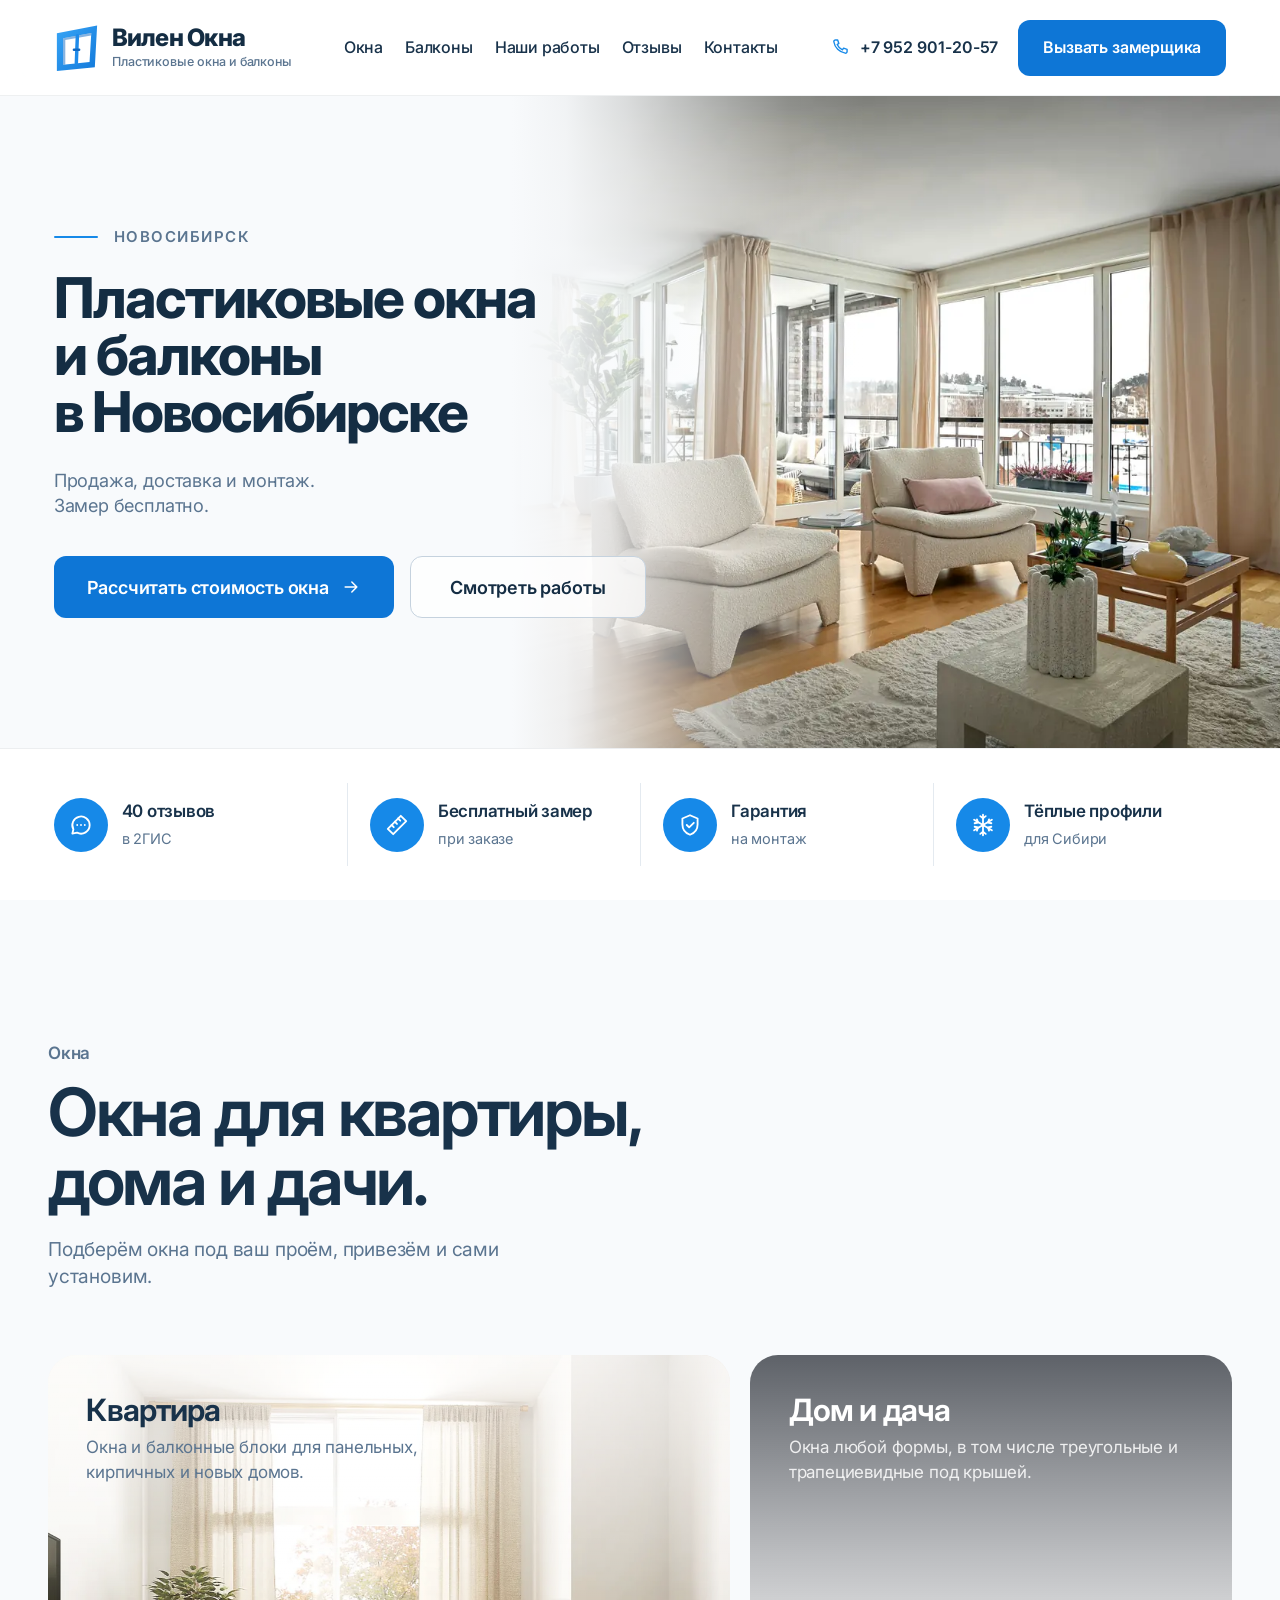
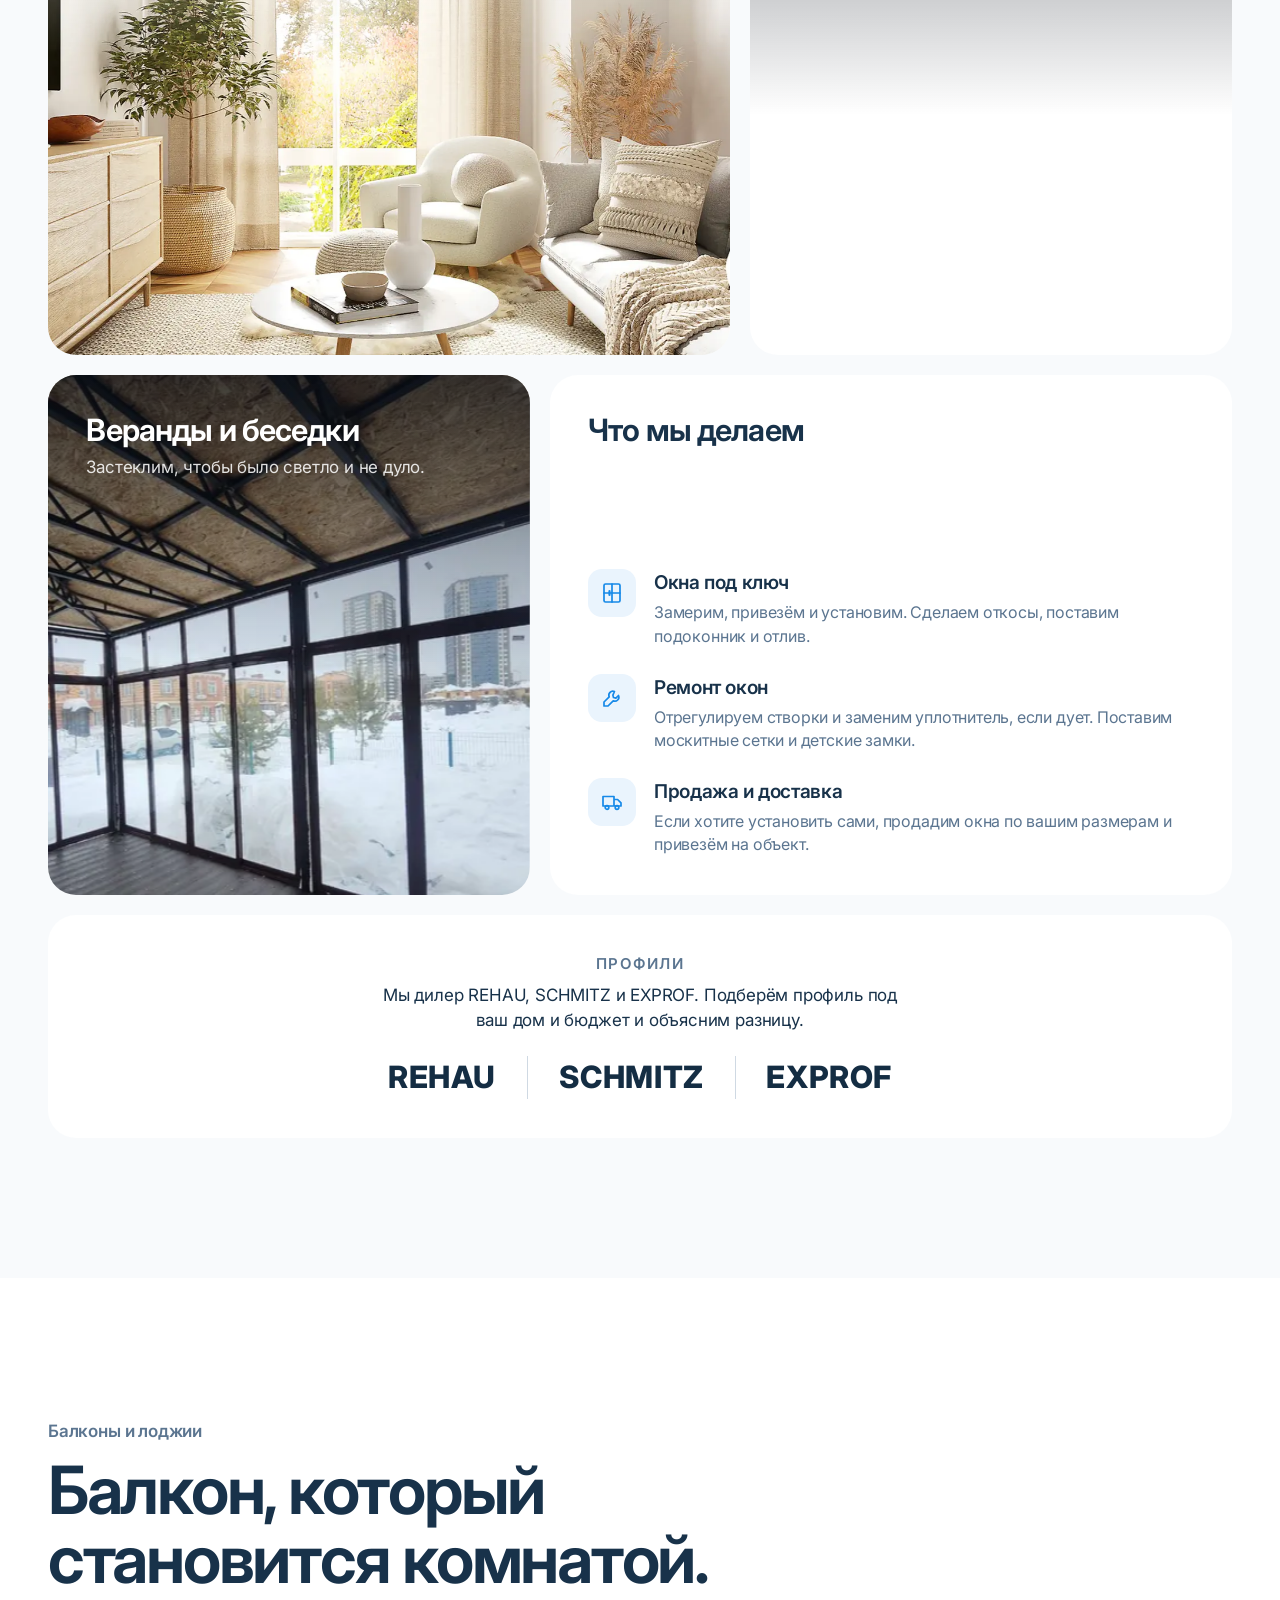
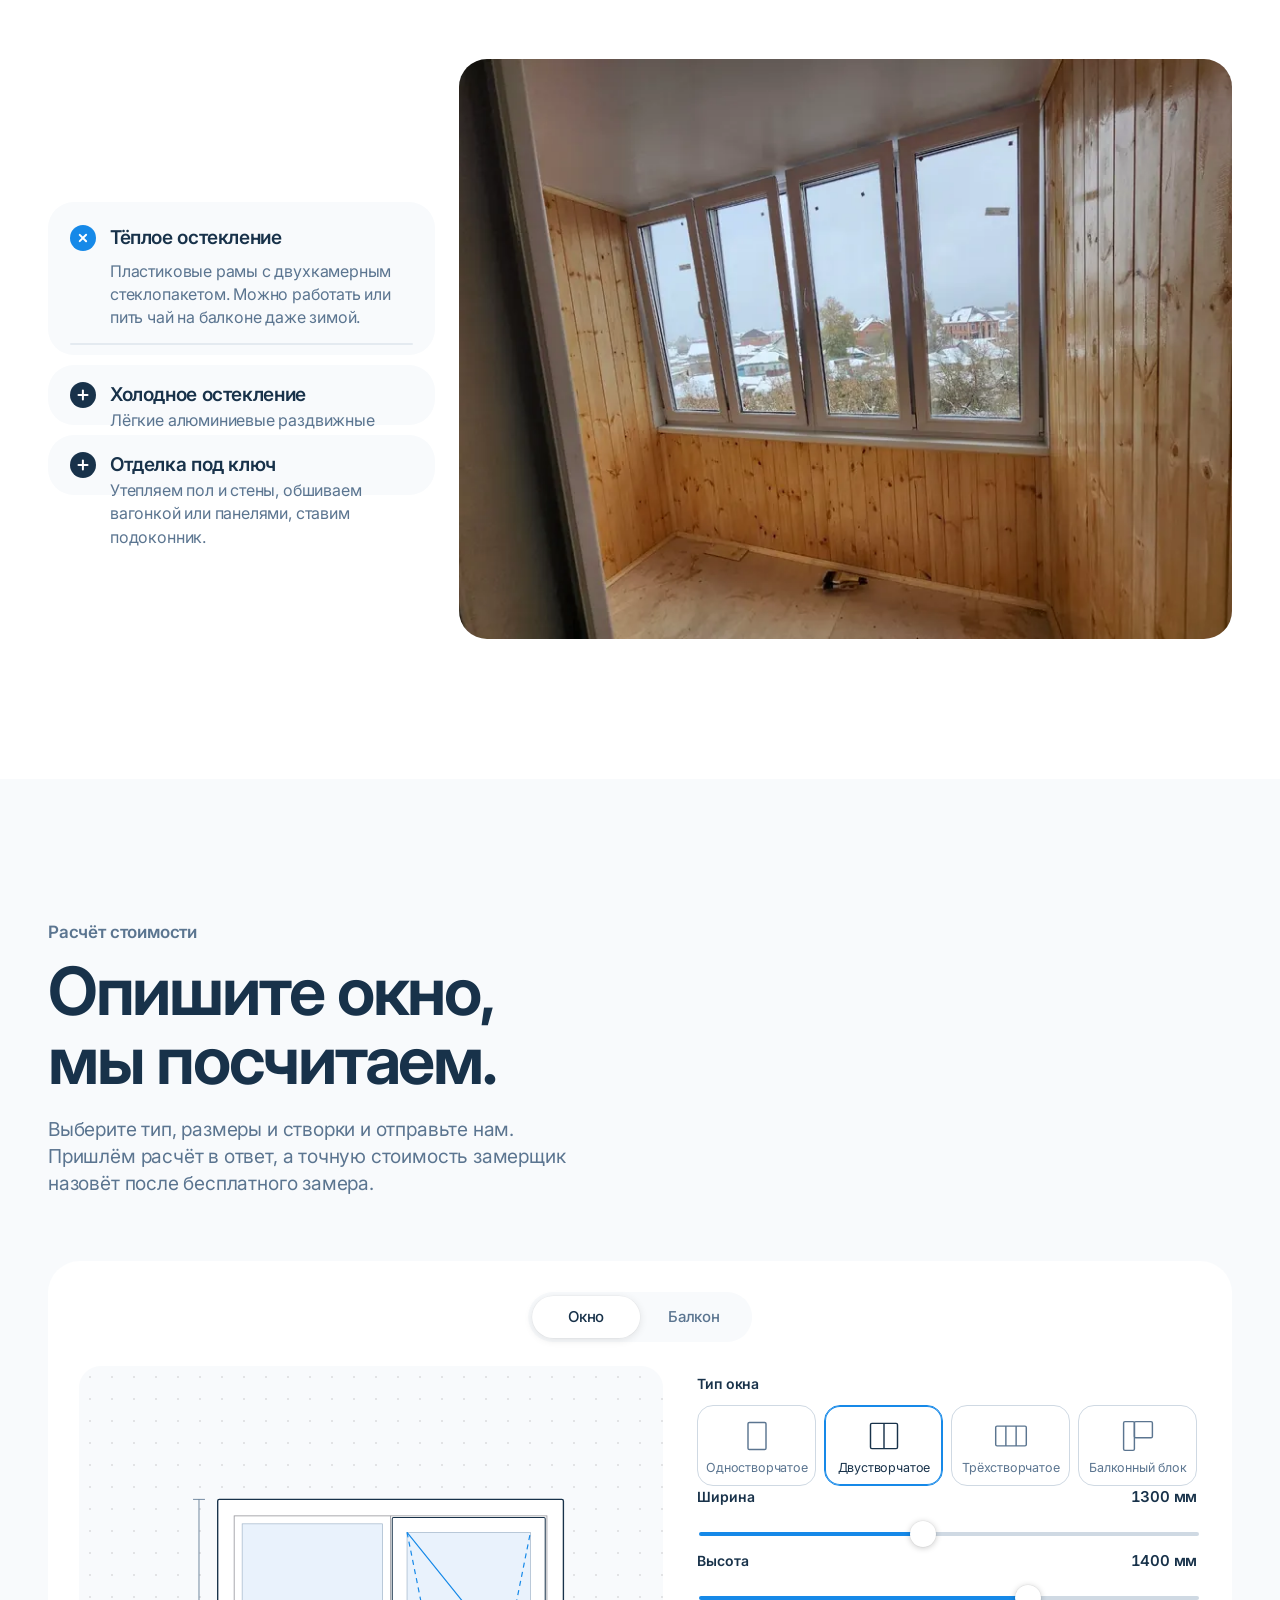
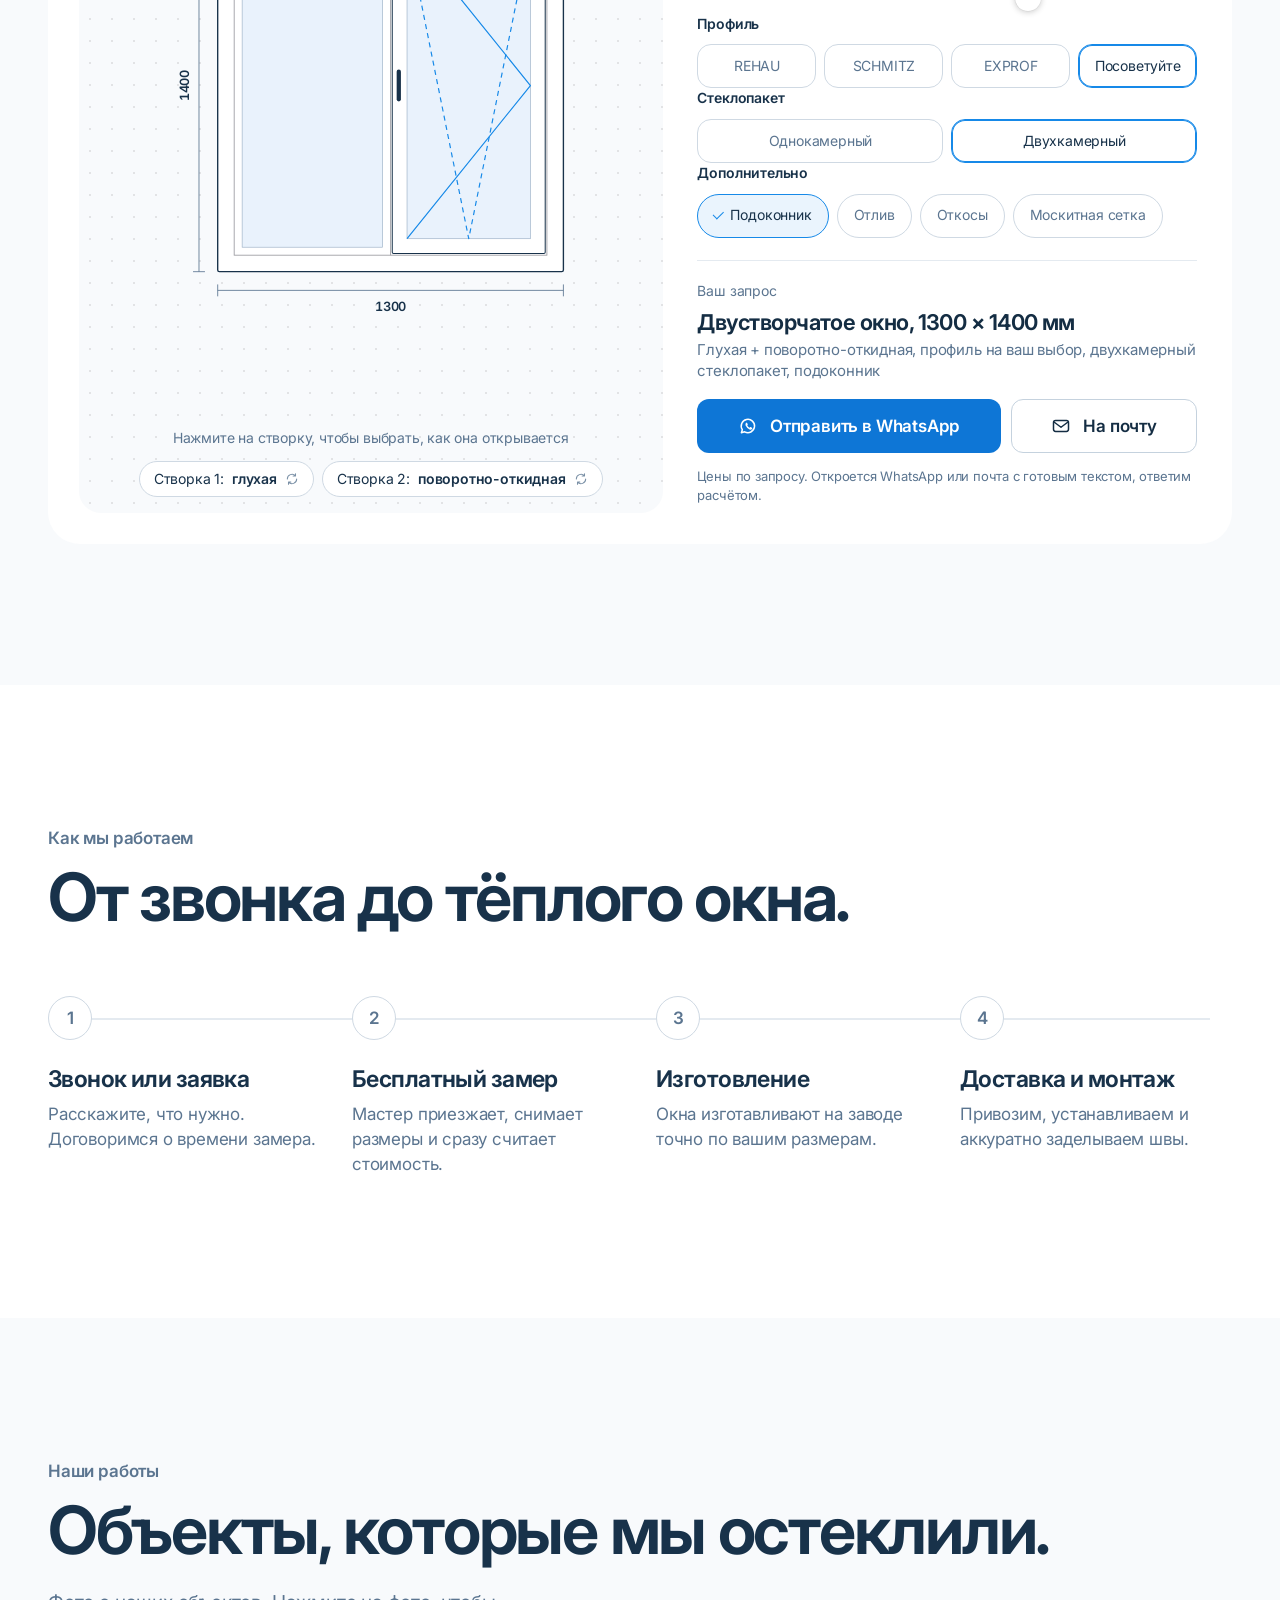
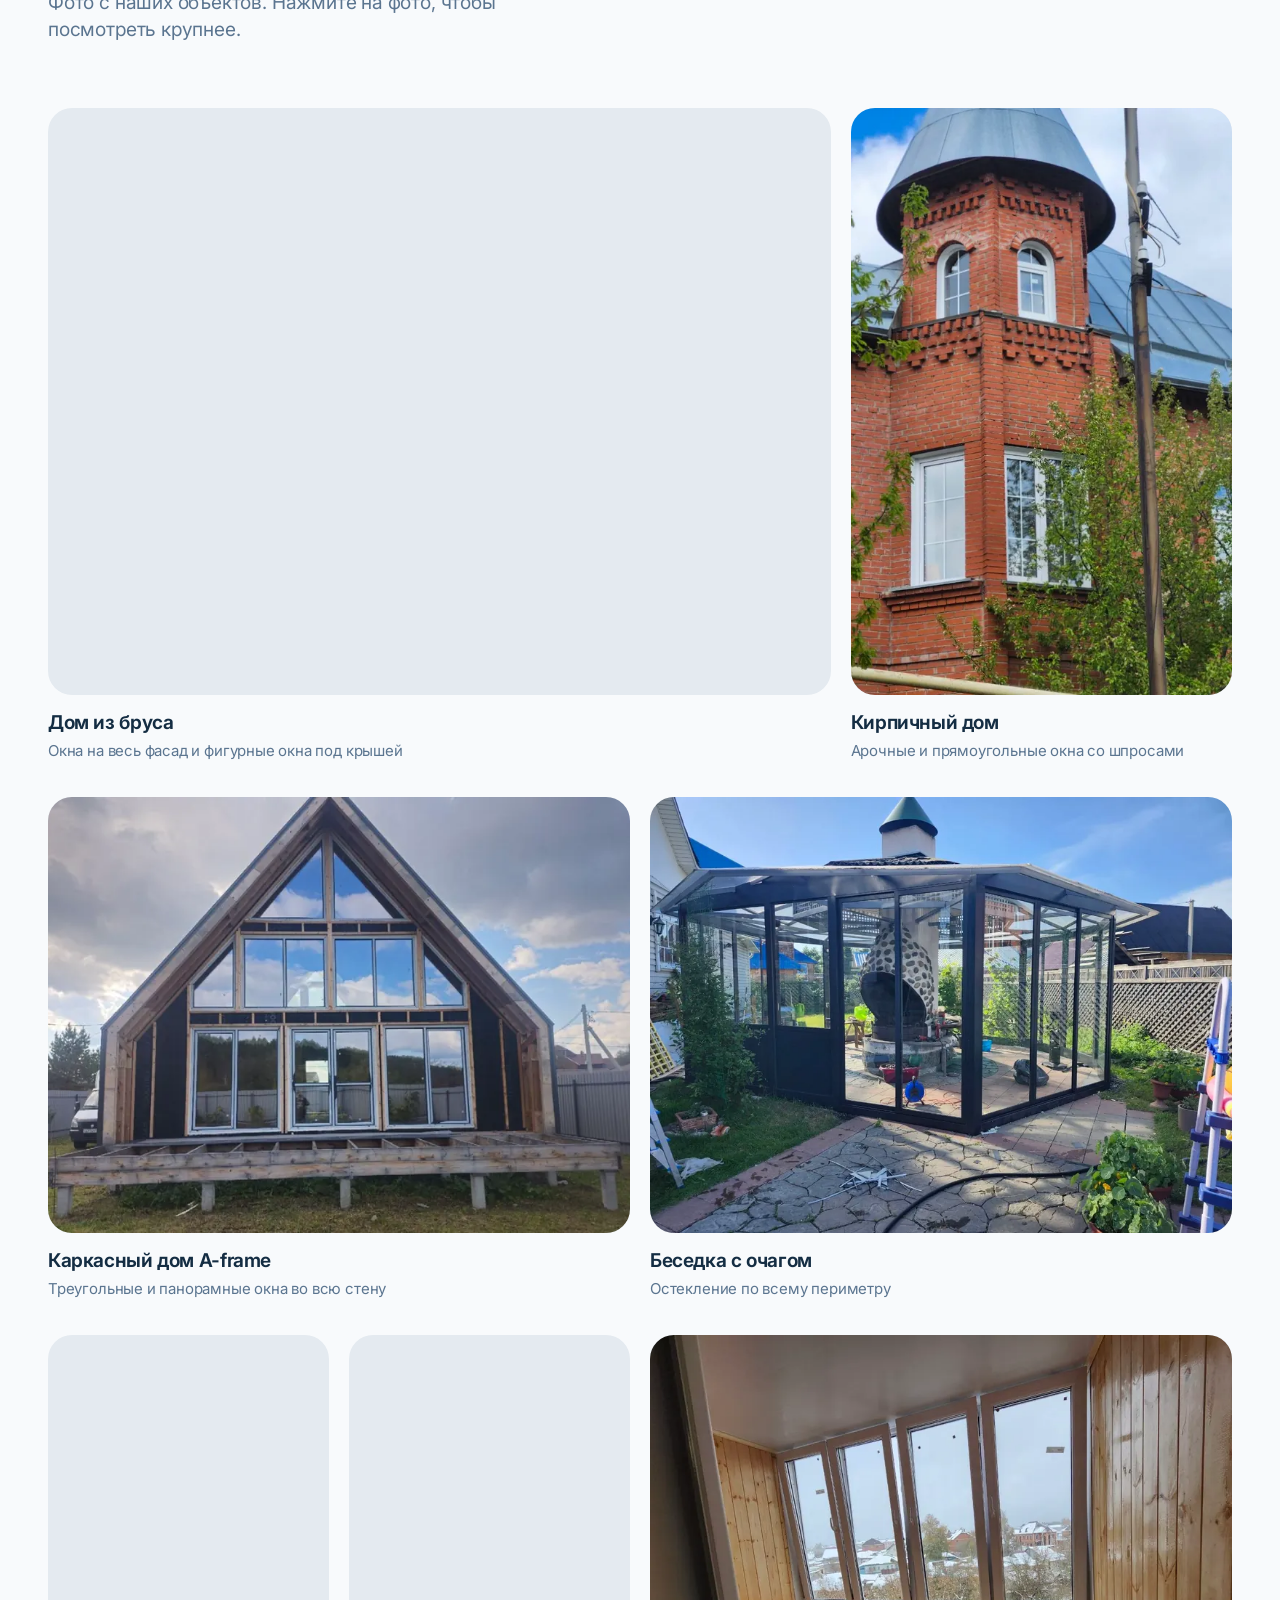
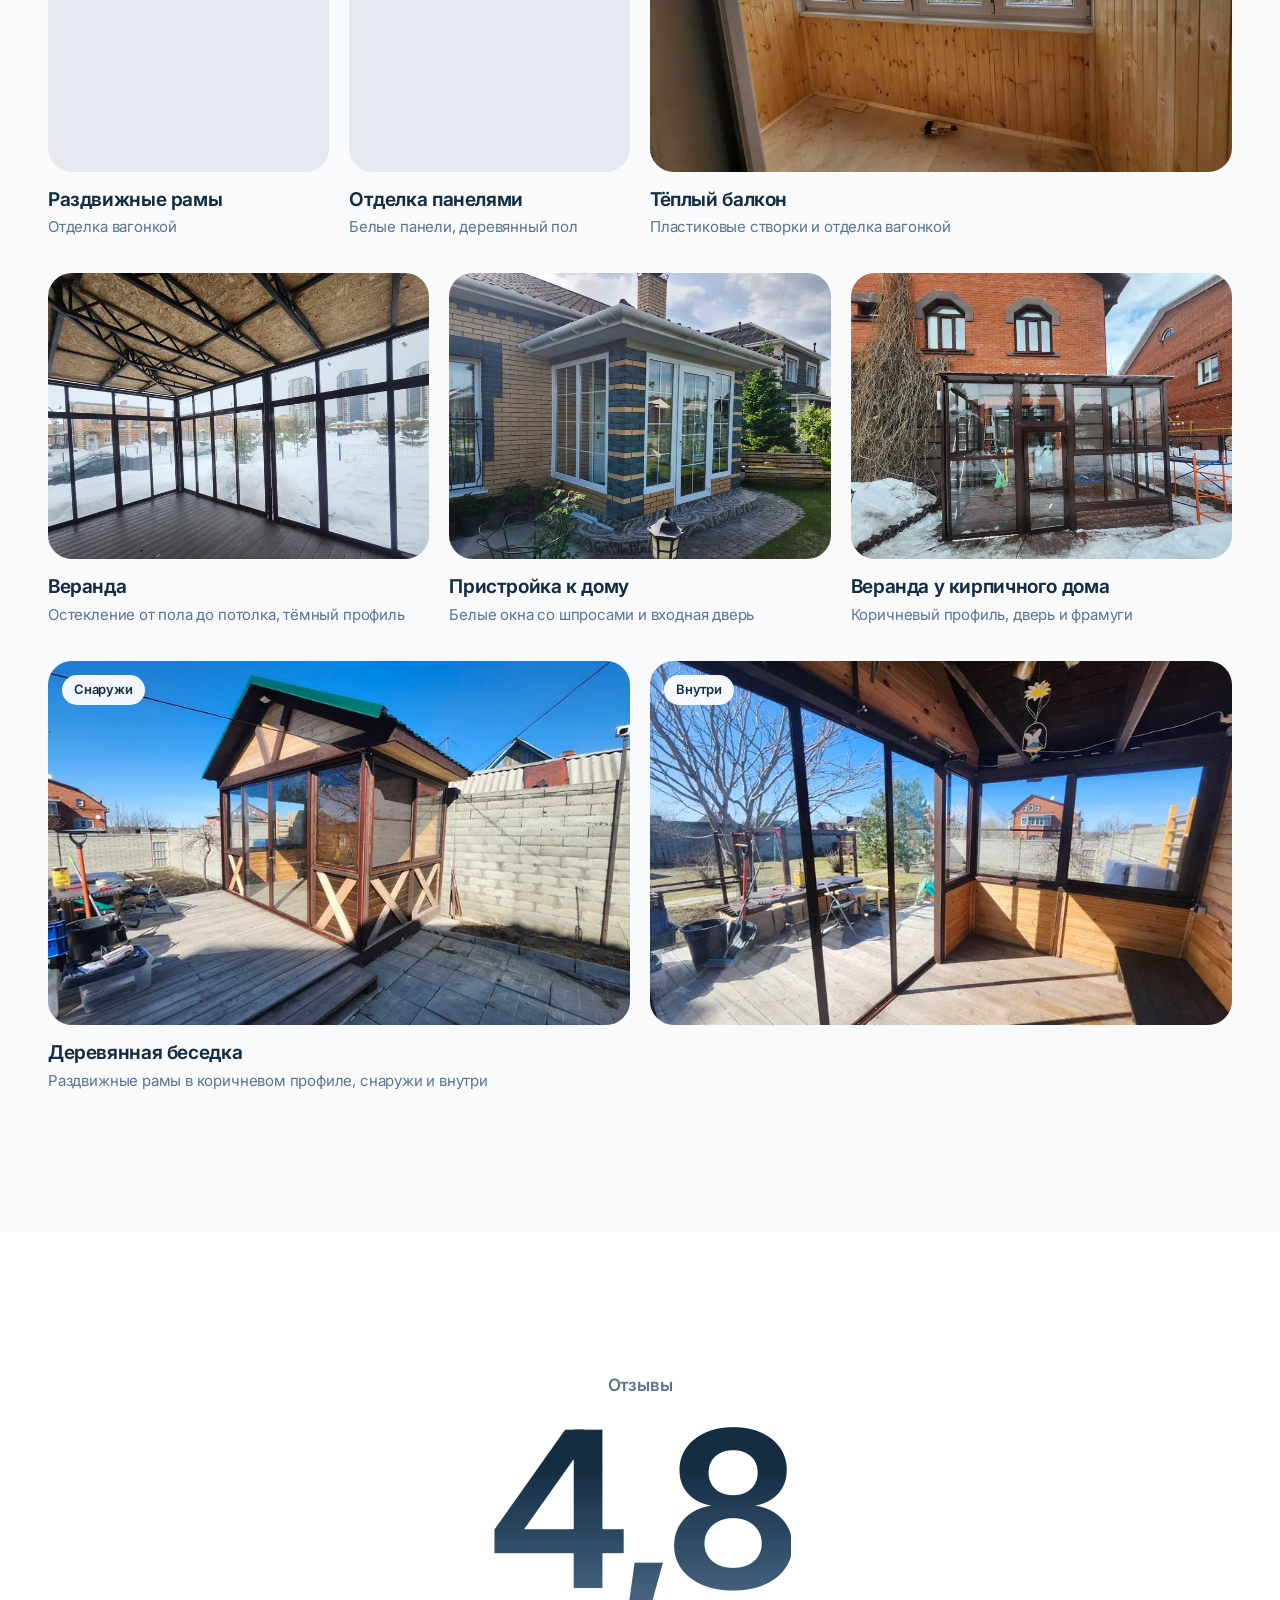
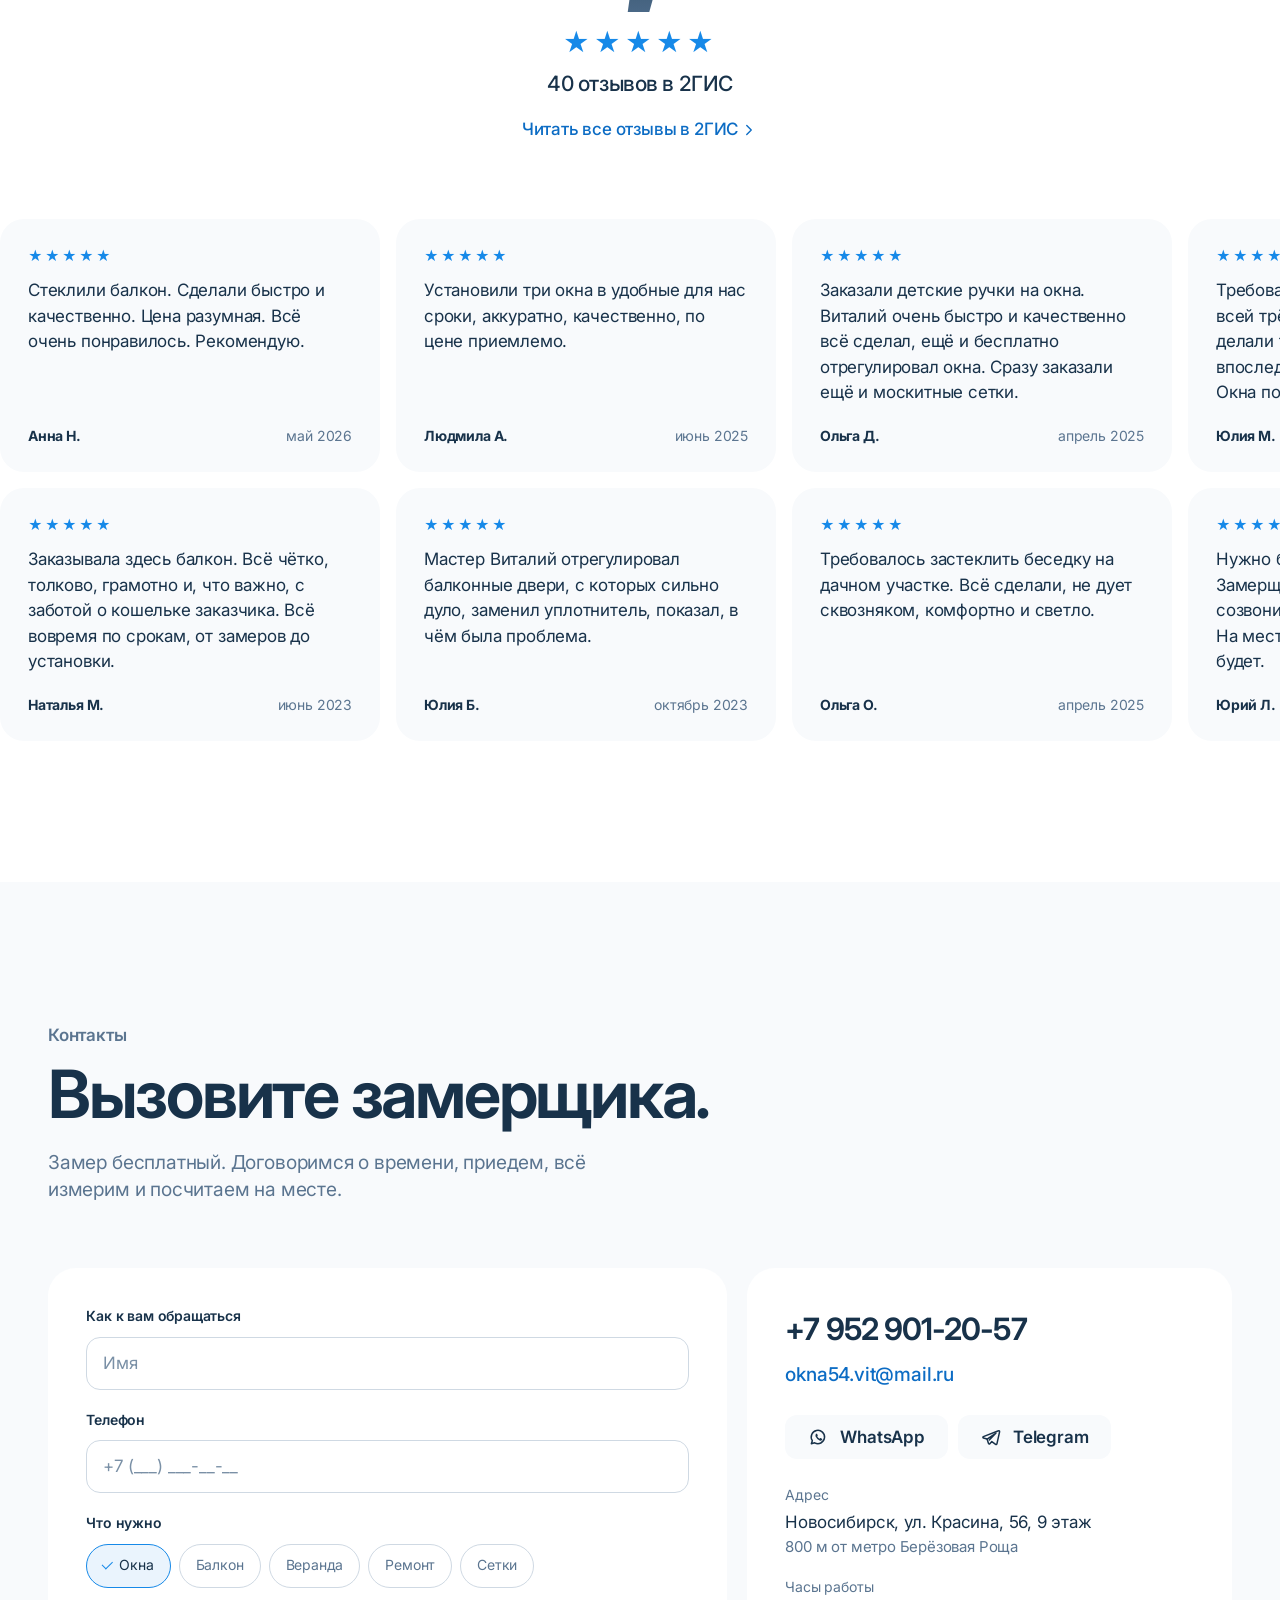
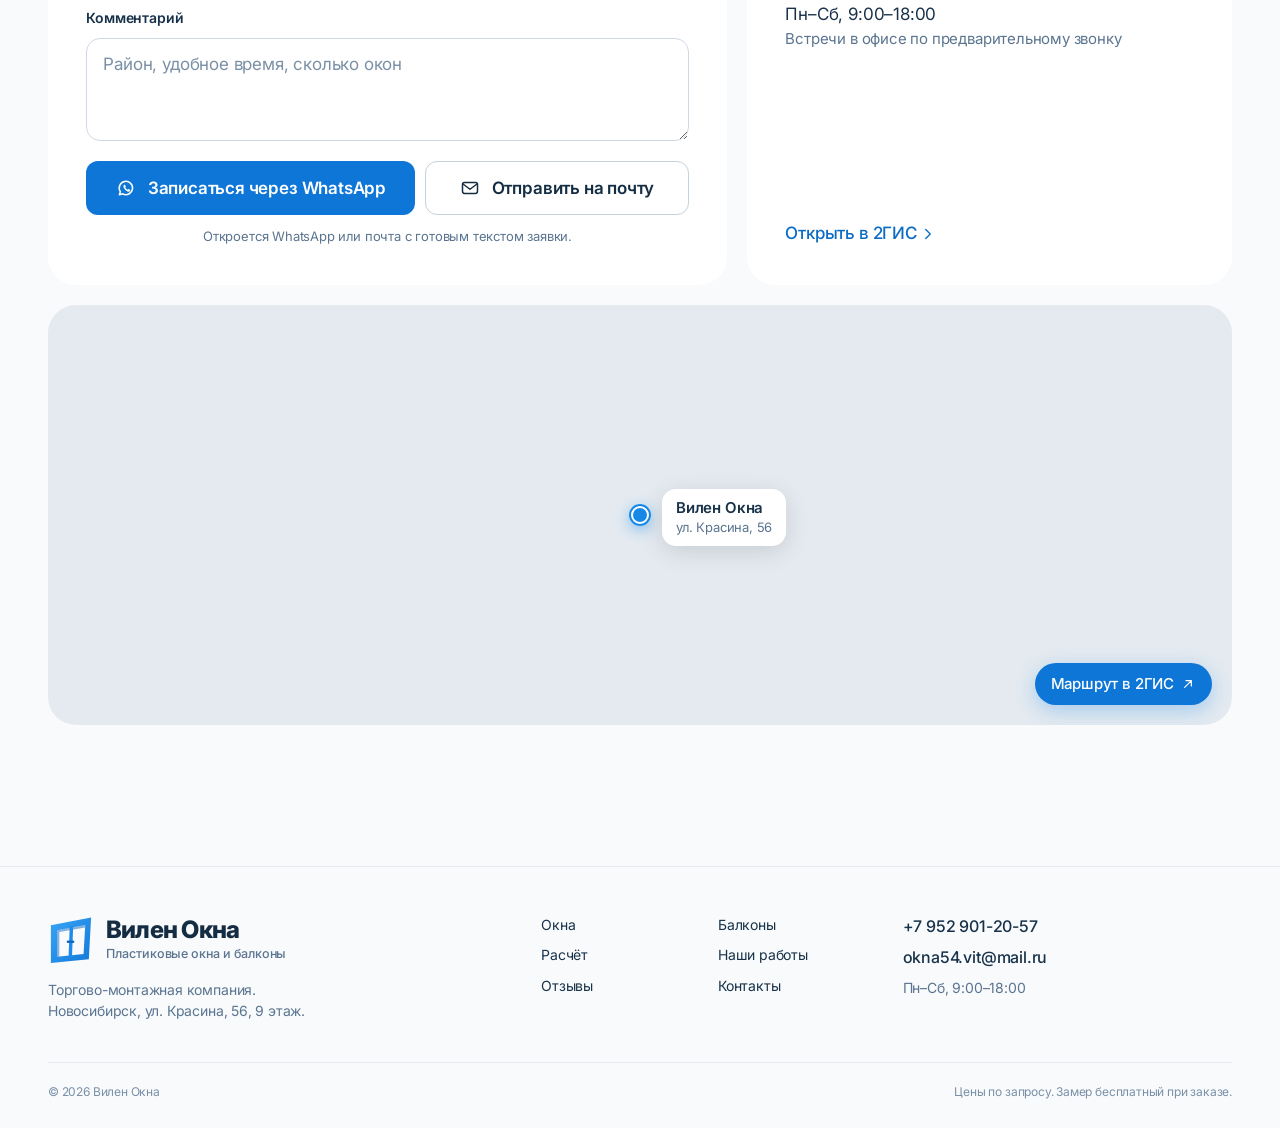
==== commit a2c4decd: "Блок «Профили» по центру Co-Authored-By: Claude Opus 5.5 <noreply@anthropic.com>" ====
--- a/index.html
+++ b/index.html
@@ -16,7 +16,7 @@
   <link rel="preconnect" href="https://fonts.gstatic.com" crossorigin>
   <link href="https://fonts.googleapis.com/css2?family=Inter:opsz,wght@14..32,400..800&display=swap" rel="stylesheet">
   <link rel="preload" as="image" href="assets/img/hero-interior-1280.webp" imagesrcset="assets/img/hero-interior-1280.webp 1280w, assets/img/hero-interior-2400.webp 2400w" imagesizes="(min-width: 1024px) 60vw, 100vw">
-  <link rel="stylesheet" href="assets/css/styles.css?v=7">
+  <link rel="stylesheet" href="assets/css/styles.css?v=8">
   <script>
     (function () {
       var d = document.documentElement;
--- a/assets/css/styles.css
+++ b/assets/css/styles.css
@@ -357,19 +357,19 @@
 .profiles {
   margin-top: 20px; padding: clamp(24px, 3vw, 40px) clamp(24px, 3.4vw, 48px);
   border-radius: var(--radius-tile); background: var(--tile);
-  display: flex; align-items: center; justify-content: space-between; gap: 24px 48px; flex-wrap: wrap;
-}
-.profiles__copy { max-width: 30rem; }
+  display: flex; flex-direction: column; align-items: center; gap: 24px;
+  text-align: center;
+}
+.profiles__copy { max-width: 34rem; }
 .profiles__label { font-size: 15px; font-weight: 600; letter-spacing: .1em; text-transform: uppercase; color: var(--ink-2); }
 .profiles__text { margin-top: 8px; font-size: 17px; line-height: 1.45; color: var(--ink); }
-.profiles__list { display: flex; flex-wrap: wrap; }
+.profiles__list { display: flex; flex-wrap: wrap; justify-content: center; }
 .profiles__list li {
   padding: 6px clamp(18px, 2.4vw, 40px);
   font-size: clamp(24px, 2.4vw, 34px); font-weight: 800; letter-spacing: .02em; line-height: 1;
   color: var(--ink-strong);
 }
 .profiles__list li + li { border-left: 1px solid var(--line); }
-.profiles__list li:last-child { padding-right: 0; }
 
 /* ---------- Балконы ---------- */
 .balc { display: grid; grid-template-columns: minmax(280px, 4fr) 8fr; gap: 24px; align-items: stretch; }
@@ -863,8 +863,6 @@
   .work--tall, .work--half, .work--third, .work--quarter { grid-column: auto; }
   /* на планшете карточки в две колонки квадратные, чтобы ряды были ровными */
   .work--tall .work__media, .work--half .work__media, .work--third .work__media, .work--quarter .work__media { flex: none; aspect-ratio: 1 / 1; min-height: 0; }
-  .profiles { flex-direction: column; align-items: flex-start; }
-  .profiles__list li:first-child { padding-left: 0; }
   .lightbox__figure { padding: 68px 16px 104px; }
   .lightbox__img { max-height: calc(100vh - 200px); max-height: calc(100dvh - 200px); }
   .lightbox__prev, .lightbox__next { top: auto; bottom: 28px; transform: none; }
@@ -924,8 +922,9 @@
   .work--tall .work__media, .work--quarter .work__media { flex: none; aspect-ratio: 4 / 5; min-height: 0; }
   .work--half .work__media, .work--third .work__media { aspect-ratio: 4 / 3; }
   .seg-small.seg-small--4 { grid-template-columns: 1fr 1fr; }
-  .profiles__list { gap: 6px 16px; }
-  .profiles__list li, .profiles__list li:first-child { padding: 0; border: 0; font-size: 20px; }
+  .profiles__list { gap: 8px 24px; }
+  .profiles__list li { padding: 0; font-size: 20px; }
+  .profiles__list li + li { border-left: 0; }
   .work__pair { gap: 10px; }
   .work__pair .work__media { aspect-ratio: 3 / 4; border-radius: 20px; }
   .work__media { border-radius: 20px; }
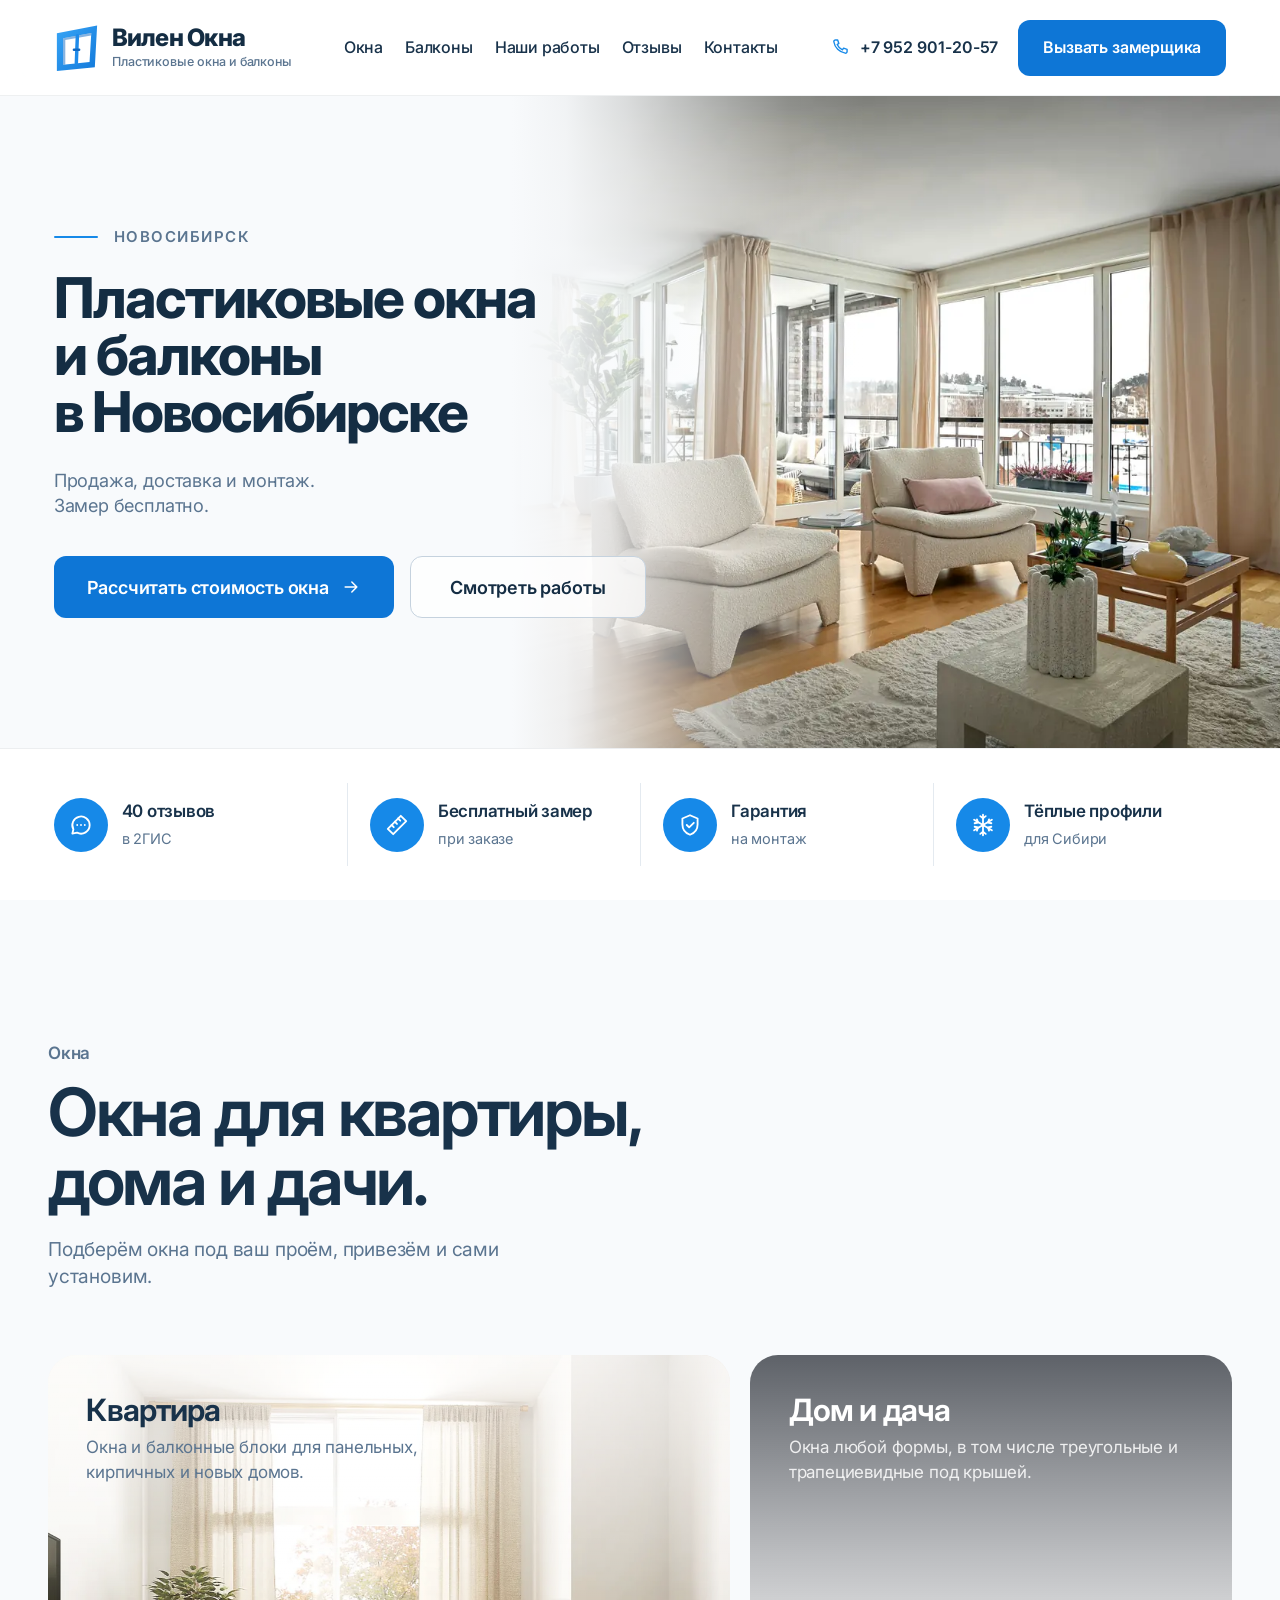
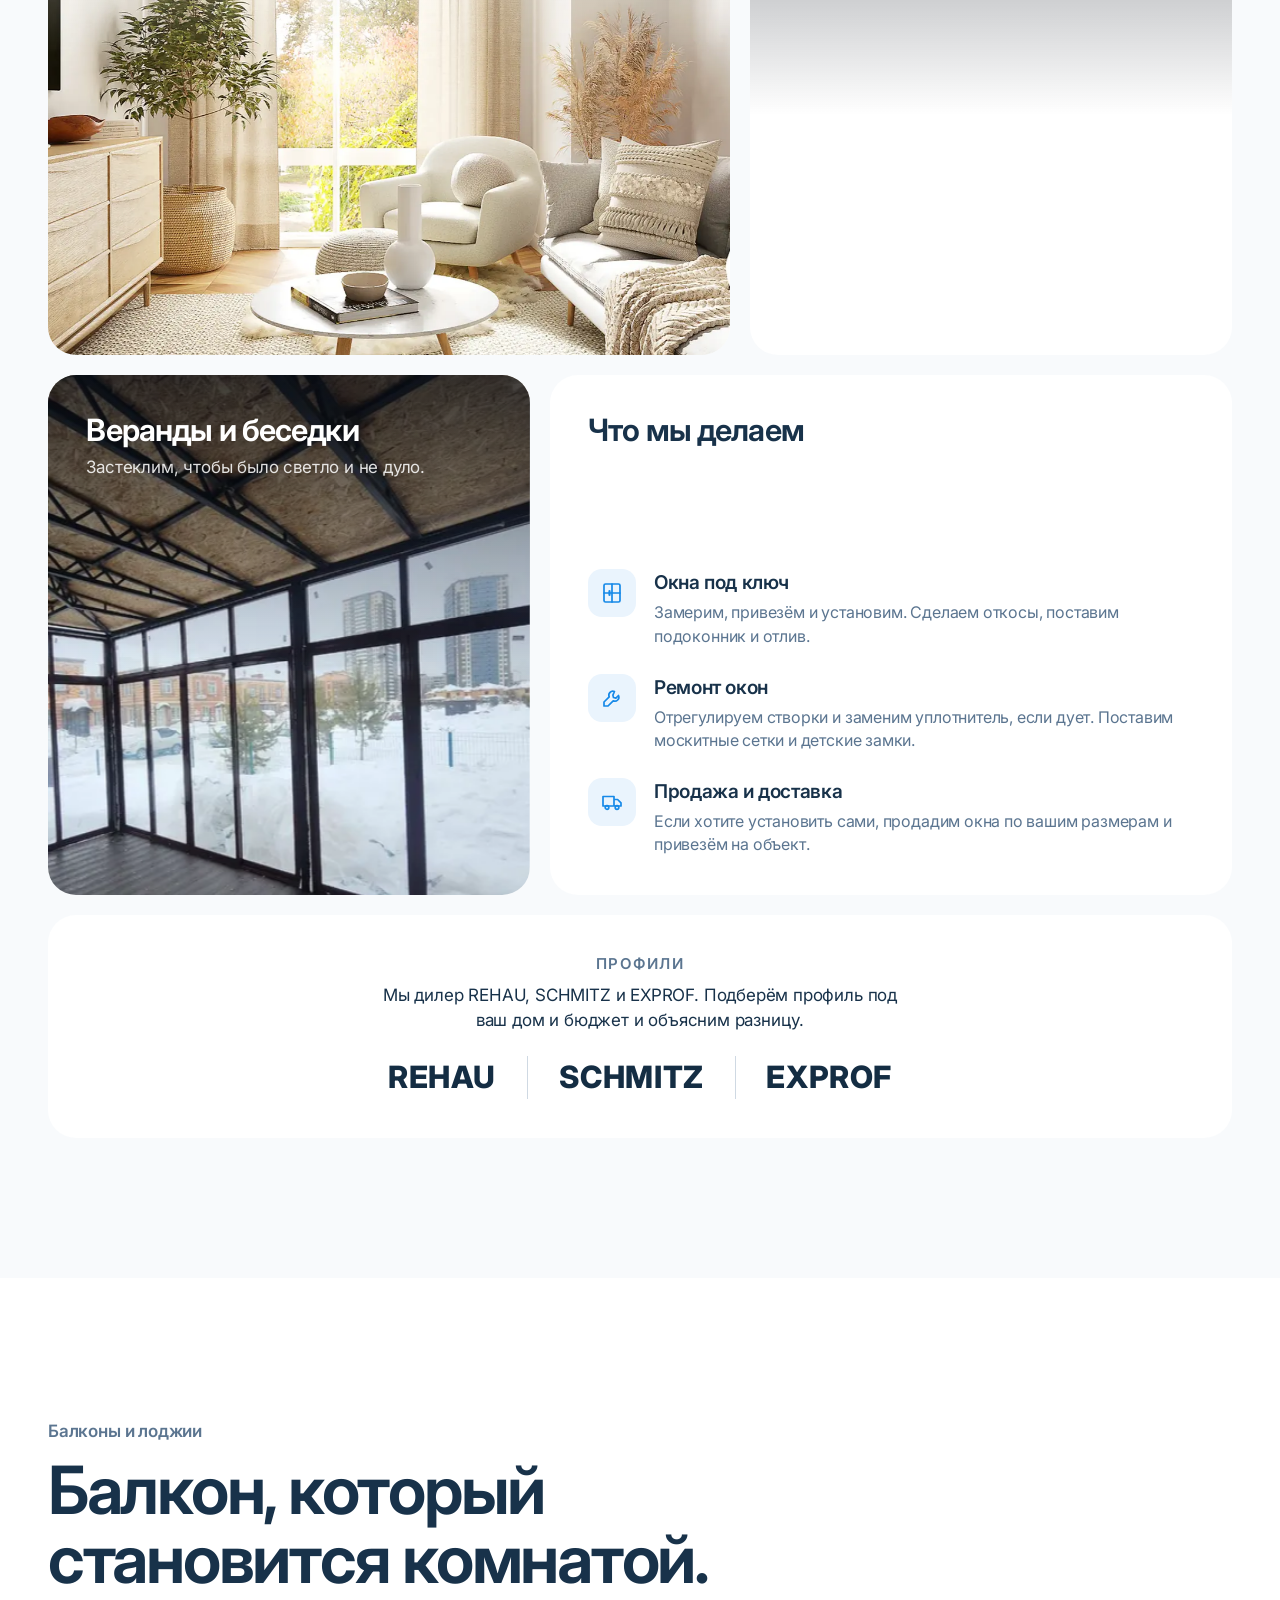
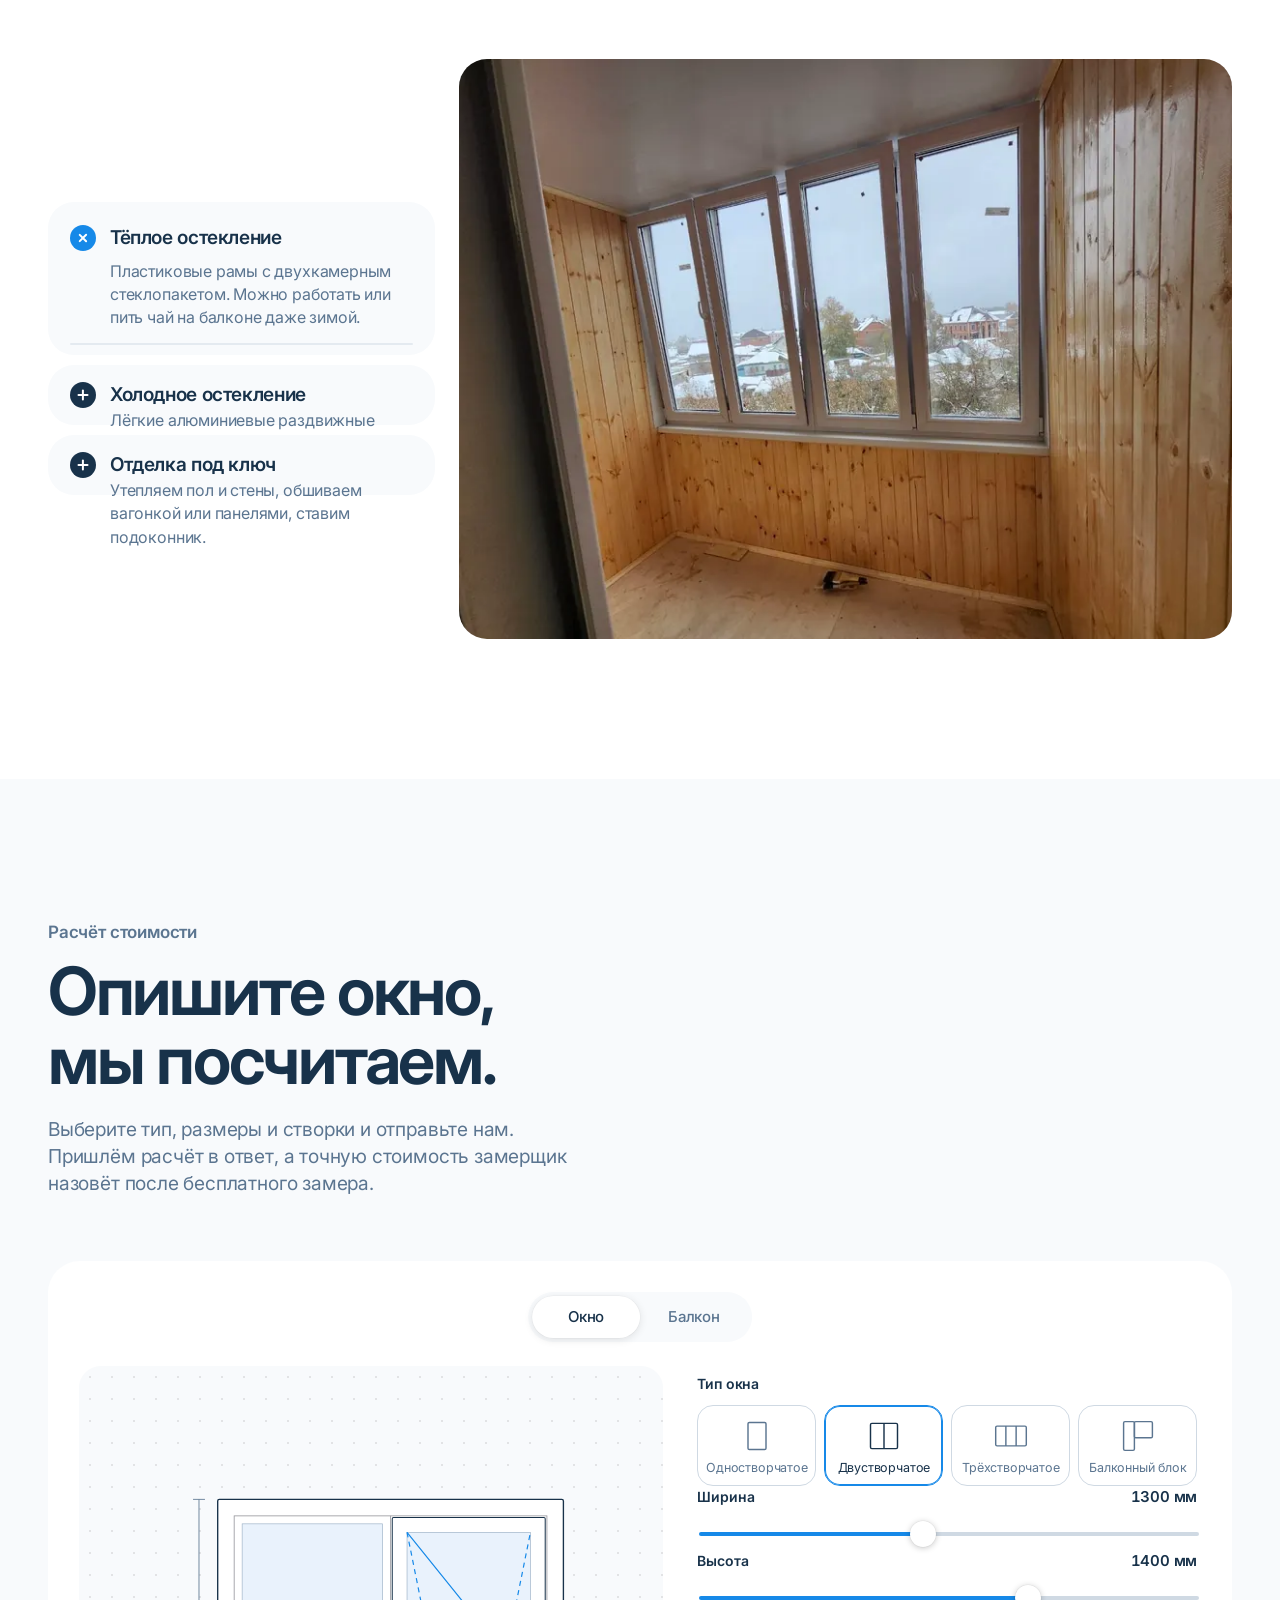
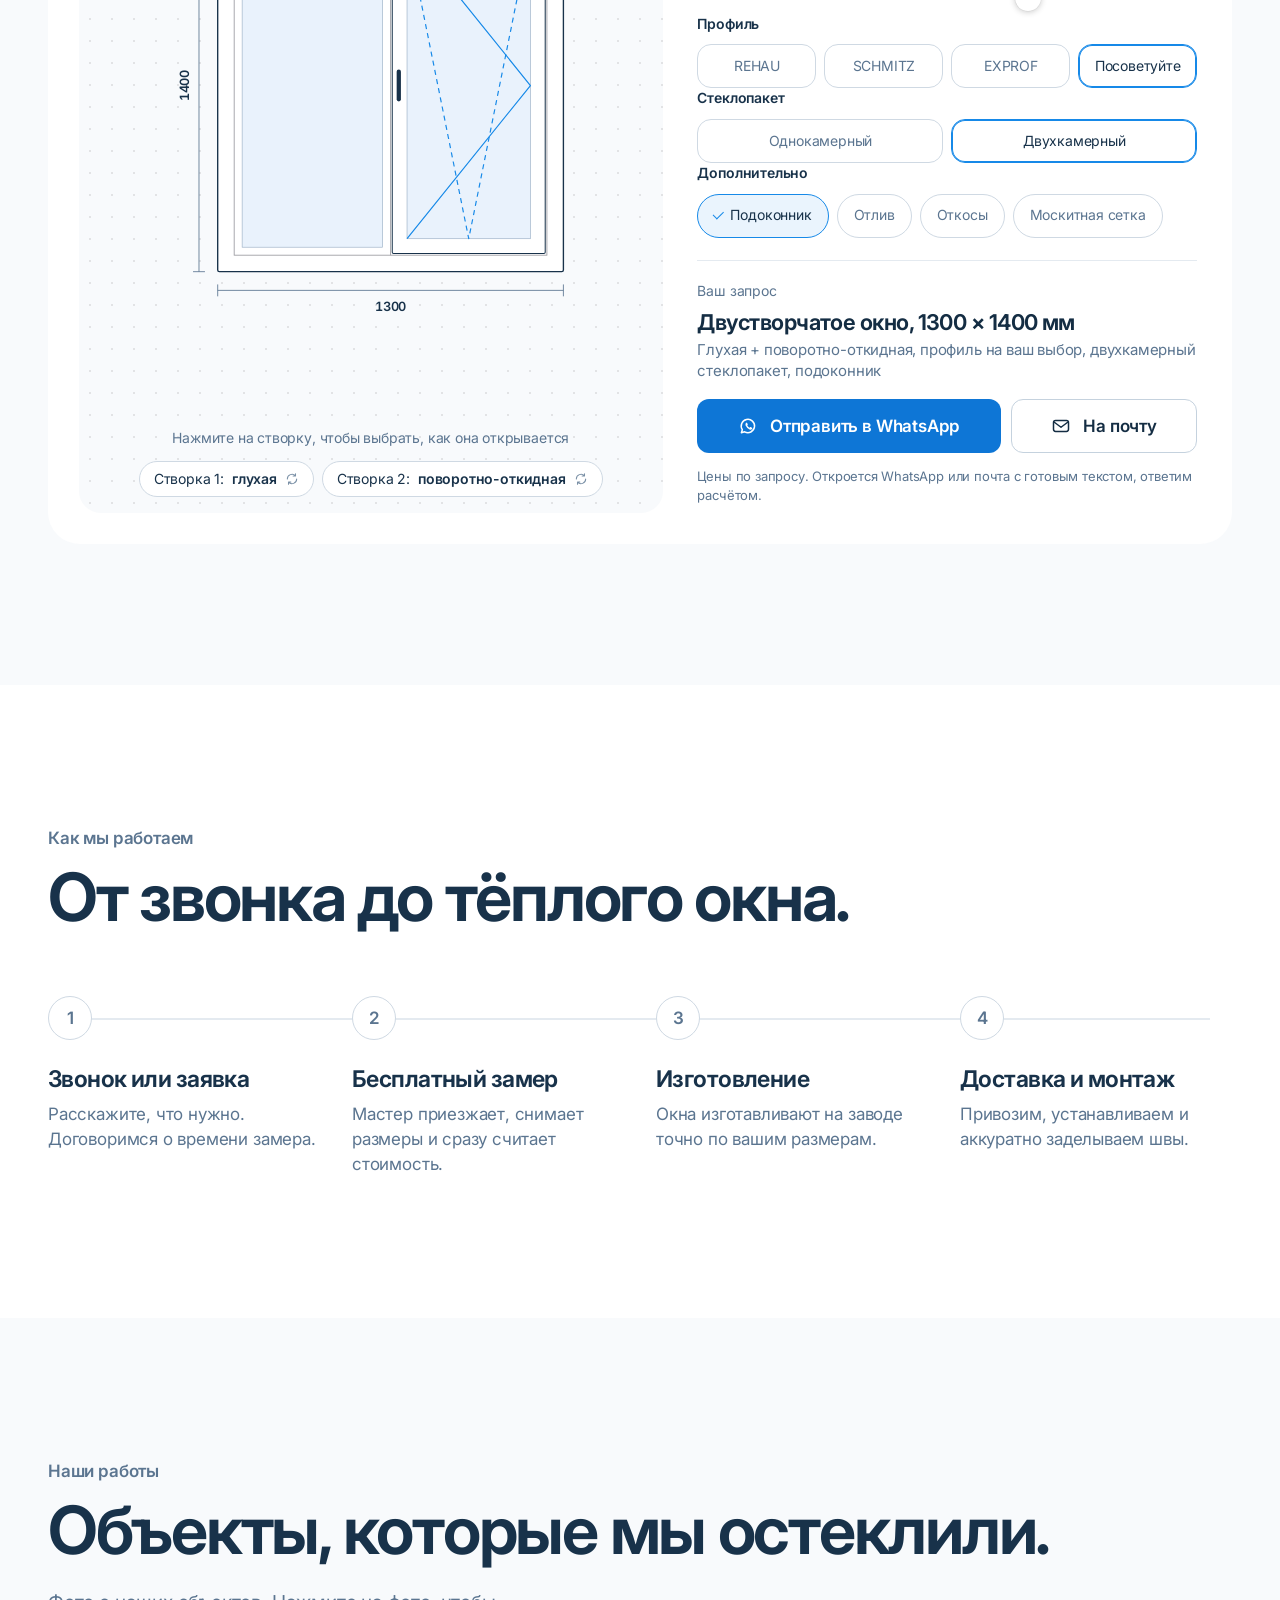
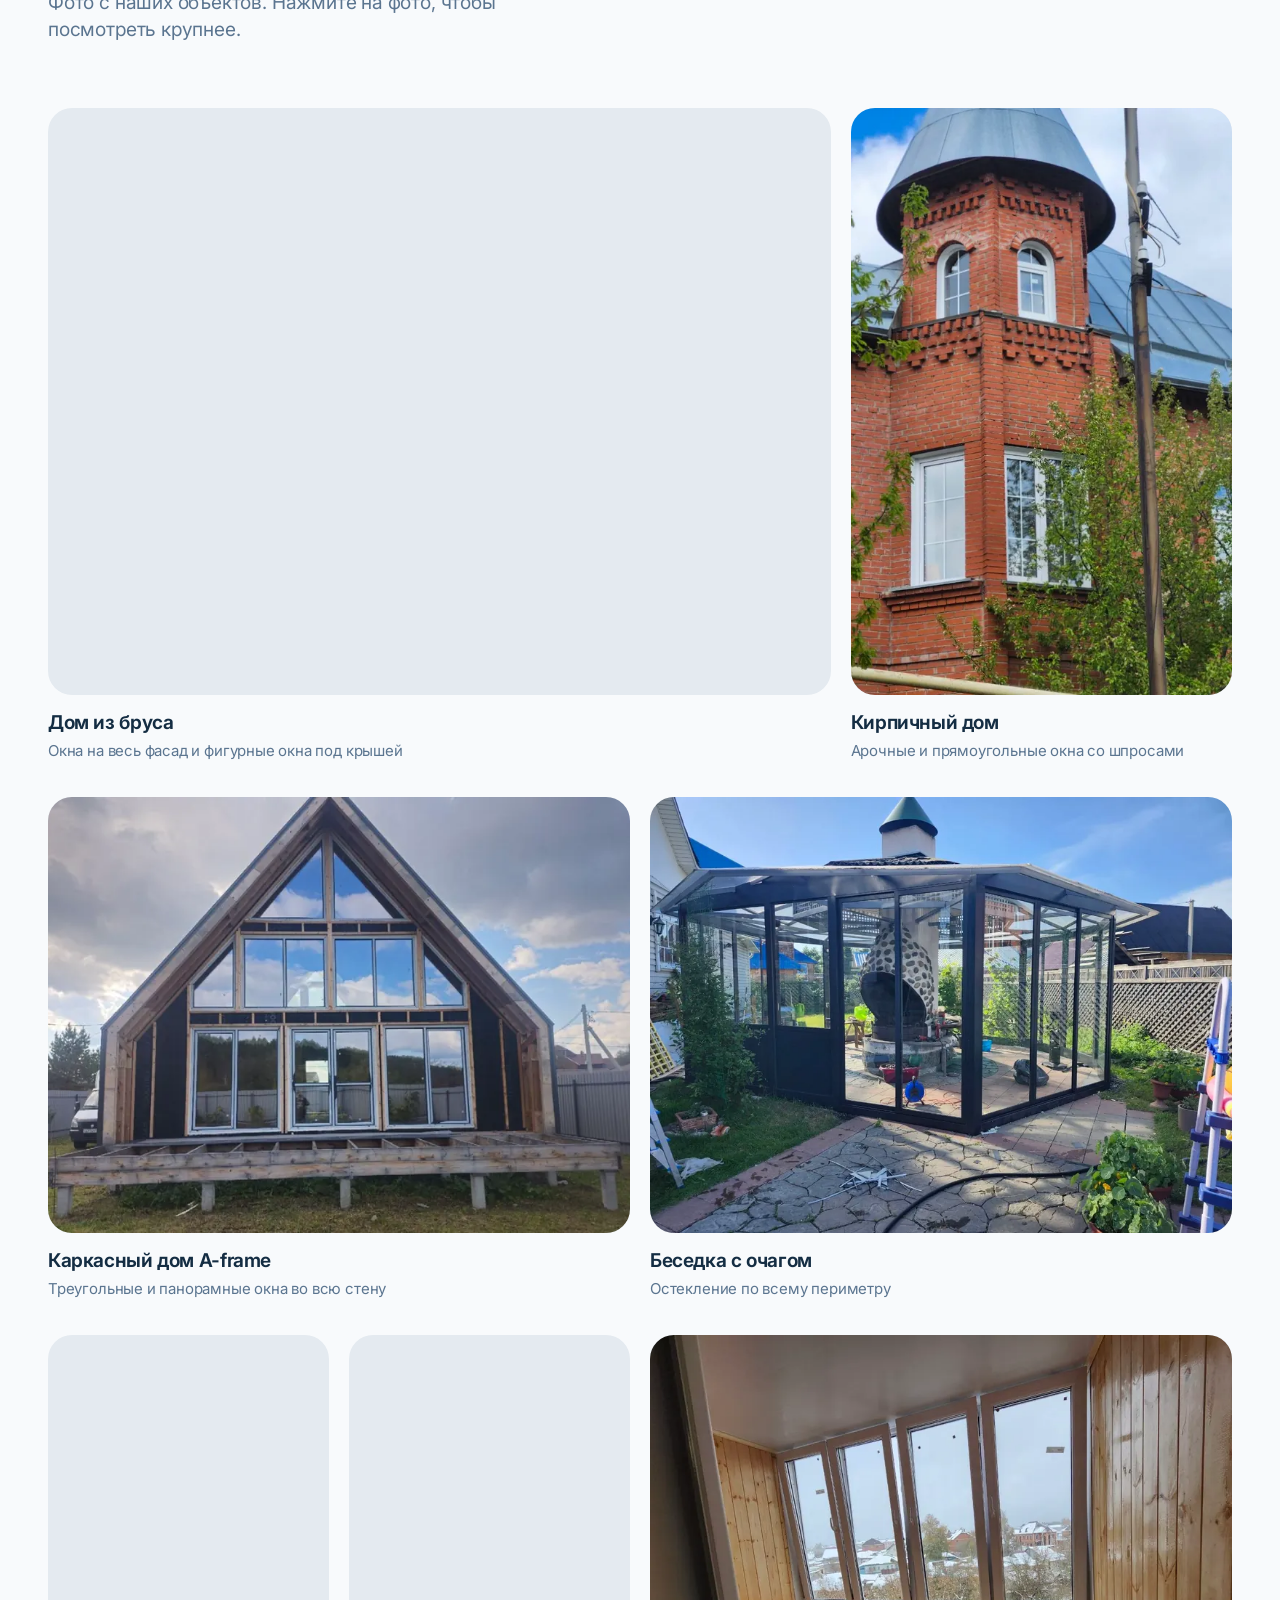
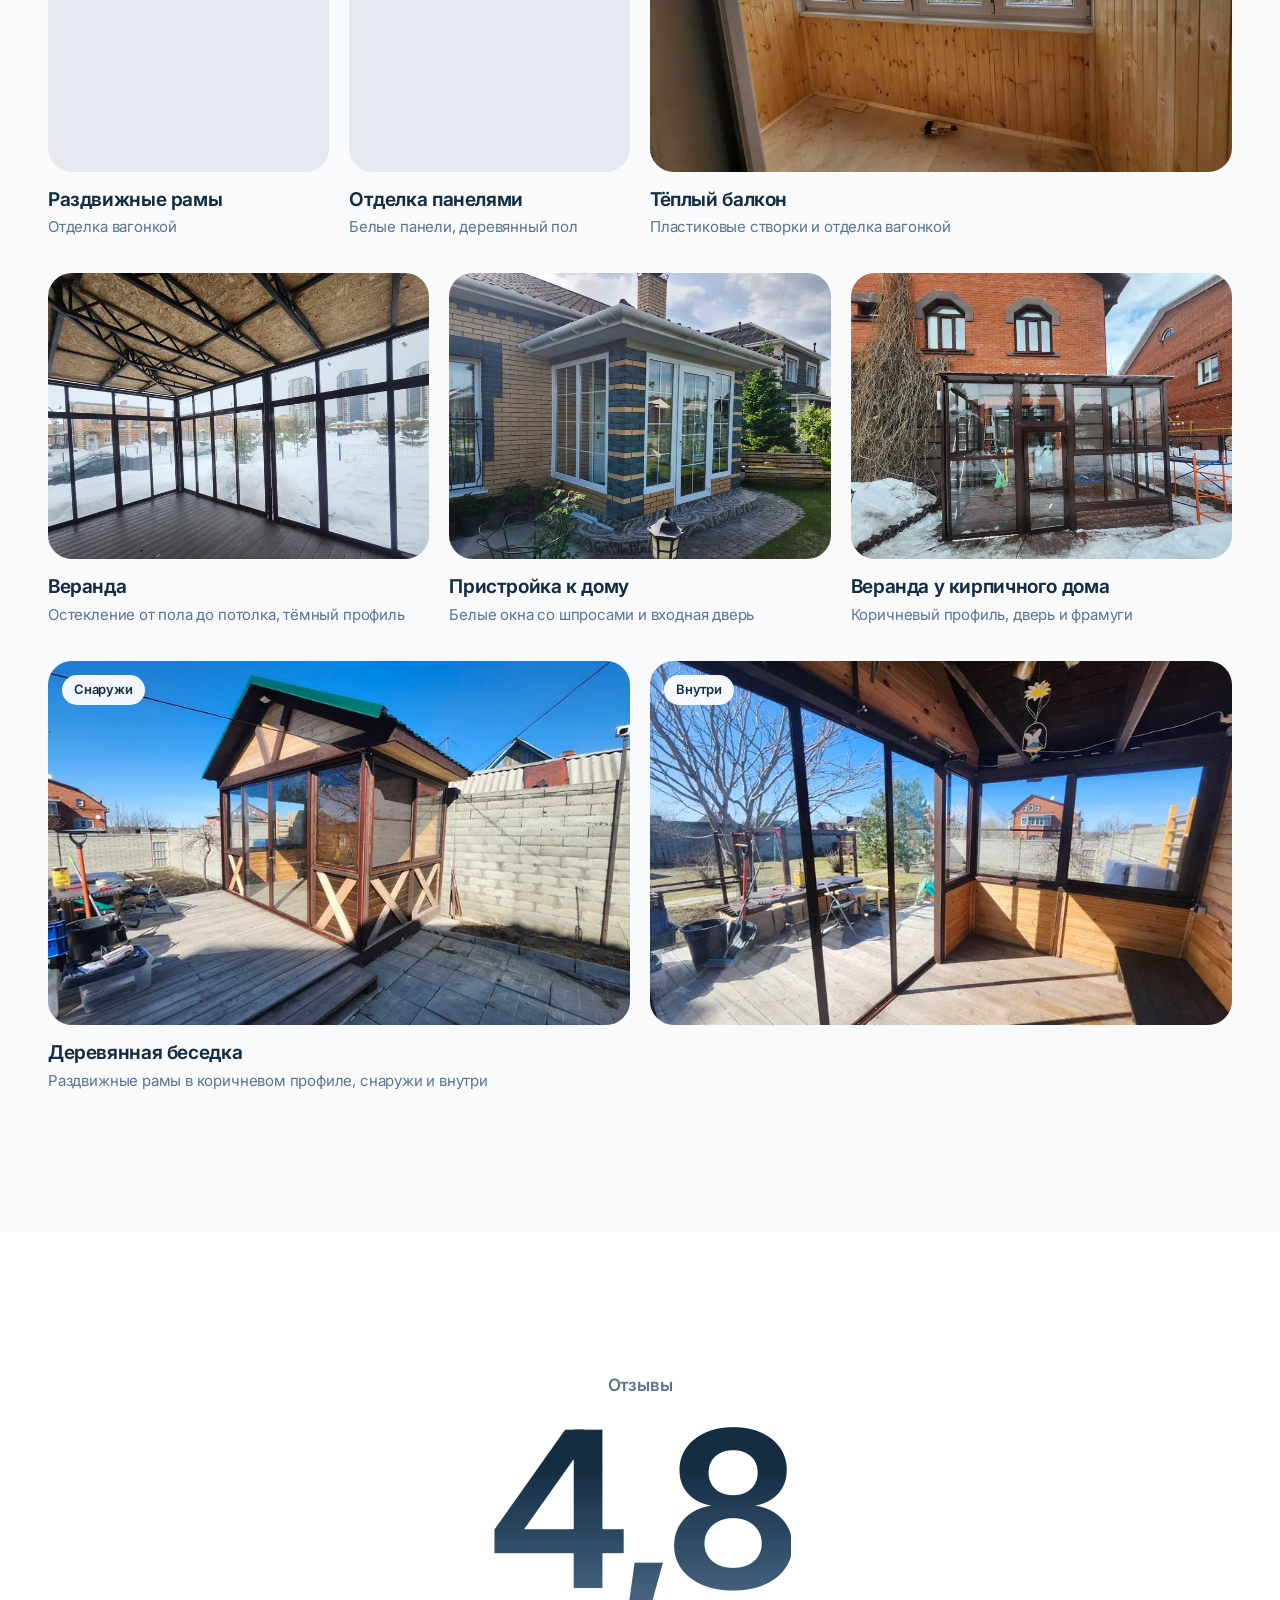
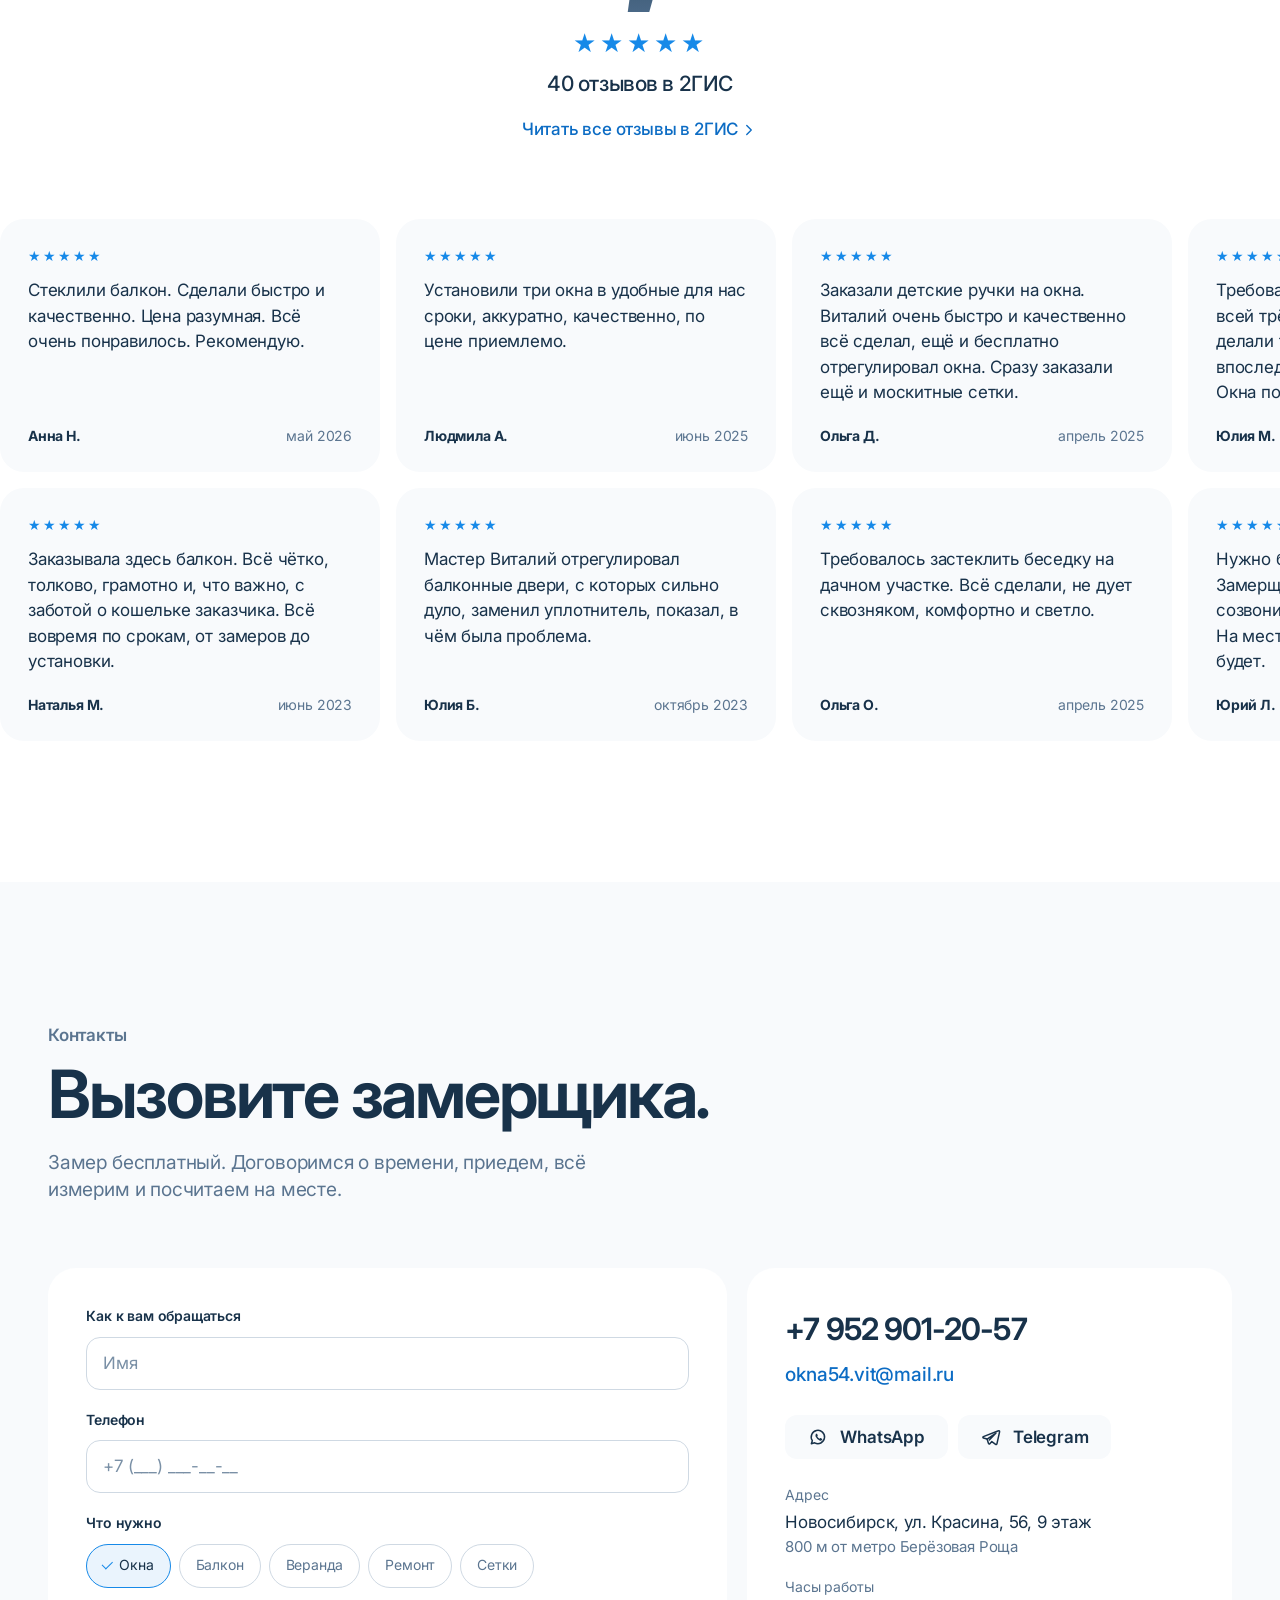
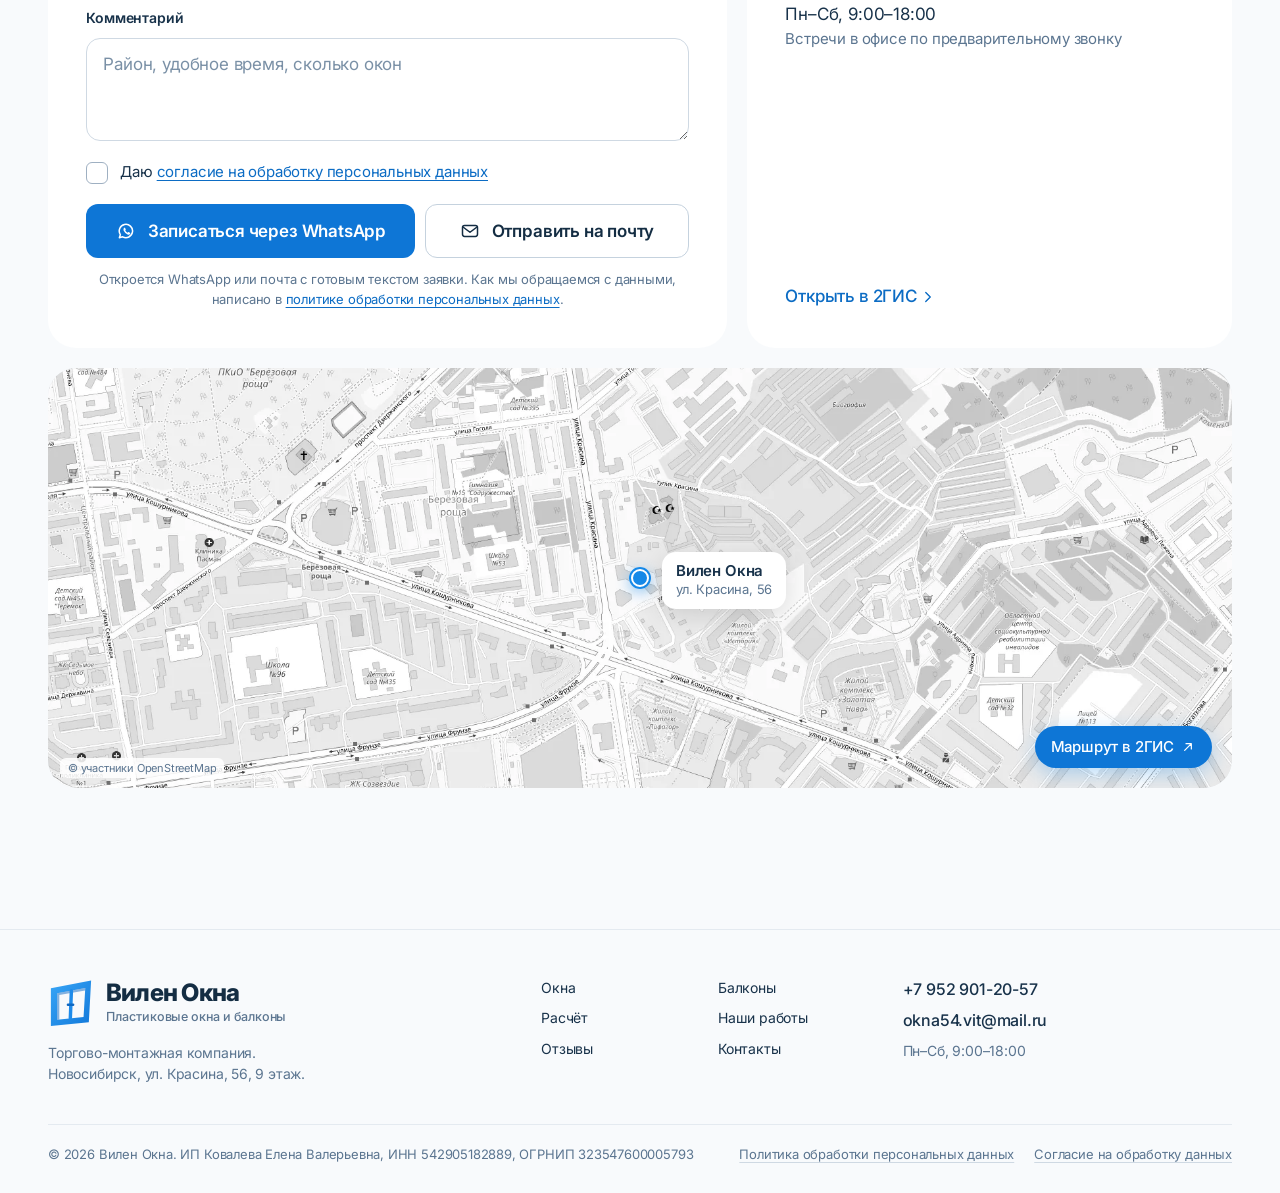
==== commit 36f7a4cb: "Персональные данные по 152-ФЗ: политика, отдельное согласие, реквизиты ИП - privacy.html и consent.h" ====
--- a/index.html
+++ b/index.html
@@ -12,11 +12,10 @@
   <meta property="og:image" content="https://tpubuata-hub.github.io/vilen-okna/assets/img/hero-interior-1280.webp">
   <meta property="og:url" content="https://tpubuata-hub.github.io/vilen-okna/">
   <link rel="icon" href="favicon.svg" type="image/svg+xml">
-  <link rel="preconnect" href="https://fonts.googleapis.com">
-  <link rel="preconnect" href="https://fonts.gstatic.com" crossorigin>
-  <link href="https://fonts.googleapis.com/css2?family=Inter:opsz,wght@14..32,400..800&display=swap" rel="stylesheet">
+  <link rel="preload" as="font" type="font/woff2" href="assets/fonts/inter-cyrillic.woff2" crossorigin>
+  <link rel="stylesheet" href="assets/css/fonts.css?v=1">
   <link rel="preload" as="image" href="assets/img/hero-interior-1280.webp" imagesrcset="assets/img/hero-interior-1280.webp 1280w, assets/img/hero-interior-2400.webp 2400w" imagesizes="(min-width: 1024px) 60vw, 100vw">
-  <link rel="stylesheet" href="assets/css/styles.css?v=8">
+  <link rel="stylesheet" href="assets/css/styles.css?v=10">
   <script>
     (function () {
       var d = document.documentElement;
@@ -595,11 +594,19 @@
               <label class="label" for="lead-comment">Комментарий</label>
               <textarea class="input" id="lead-comment" name="comment" rows="3" placeholder="Район, удобное время, сколько окон"></textarea>
             </div>
+            <div class="consent">
+              <label class="consent__label">
+                <input class="consent__input" type="checkbox" id="lead-consent" name="consent" value="yes">
+                <span class="consent__box" aria-hidden="true"></span>
+                <span class="consent__text">Даю <a href="consent.html" target="_blank" rel="noopener">согласие на обработку персональных данных</a></span>
+              </label>
+              <p class="field__error" id="lead-consent-error" hidden>Чтобы отправить заявку, отметьте согласие на обработку данных.</p>
+            </div>
             <div class="form__actions">
               <button class="btn btn--primary btn--lg" type="submit" data-channel="whatsapp"><svg class="icon" viewBox="0 0 24 24" aria-hidden="true"><path d="M4 20l1.2-3.6A8 8 0 1 1 8 19z"/><path d="M9.2 8.6c.2-.5.5-.5.8-.5h.5c.2 0 .4.1.5.4l.7 1.6c.1.2 0 .4-.1.6l-.5.6c.6 1.2 1.6 2.1 2.8 2.7l.6-.6c.2-.2.4-.2.6-.1l1.6.7c.3.1.4.3.4.6v.4c0 .4-.2.8-.6 1a3 3 0 0 1-2.6.2 8.6 8.6 0 0 1-4.6-4.4c-.4-1-.5-2 .1-3.2z" class="fill"/></svg>Записаться через WhatsApp</button>
               <button class="btn btn--outline btn--lg" type="submit" data-channel="email"><svg class="icon" viewBox="0 0 24 24" aria-hidden="true"><rect x="3" y="5.5" width="18" height="13" rx="2.5"/><path d="m4 7.5 8 6 8-6"/></svg>Отправить на почту</button>
             </div>
-            <p class="form__note">Откроется WhatsApp или почта с готовым текстом заявки.</p>
+            <p class="form__note">Откроется WhatsApp или почта с готовым текстом заявки. Как мы обращаемся с данными, написано в <a href="privacy.html" target="_blank" rel="noopener">политике обработки персональных данных</a>.</p>
             <div class="form__done" hidden>
               <svg class="icon" viewBox="0 0 24 24" aria-hidden="true"><path d="M5 12.5l4.5 4.5L19 7.5"/></svg>
               <p><b>Заявка отправлена.</b> Перезвоним в рабочее время.</p>
@@ -637,8 +644,8 @@
           </div>
 
           <a class="tile contact__map reveal" href="https://2gis.ru/novosibirsk/firm/70000001069487037" target="_blank" rel="noopener" aria-label="Открыть адрес Вилен Окна в 2ГИС: Новосибирск, улица Красина, 56">
-            <iframe title="Карта: Новосибирск, улица Красина, 56" loading="lazy" tabindex="-1" aria-hidden="true"
-              src="https://www.openstreetmap.org/export/embed.html?bbox=82.9535%2C55.0390%2C82.9735%2C55.0469&amp;layer=mapnik"></iframe>
+            <img class="contact__map-img" src="assets/img/map-krasina-56.webp" width="1800" height="720" loading="lazy" decoding="async" alt="">
+            <span class="map-credit" aria-hidden="true">© участники OpenStreetMap</span>
             <span class="map-pin" aria-hidden="true"><i></i></span>
             <span class="map-label" aria-hidden="true">Вилен Окна<br><span>ул. Красина, 56</span></span>
             <span class="map-open" aria-hidden="true">Маршрут в 2ГИС
@@ -683,8 +690,11 @@
       </div>
     </div>
     <div class="container footer__legal">
-      <span>© 2026 Вилен Окна</span>
-      <span>Цены по запросу. Замер бесплатный при заказе.</span>
+      <span>© 2026 Вилен Окна. ИП Ковалева Елена Валерьевна, ИНН 542905182889, ОГРНИП 323547600005793</span>
+      <span class="footer__docs">
+        <a href="privacy.html">Политика обработки персональных данных</a>
+        <a href="consent.html">Согласие на обработку данных</a>
+      </span>
     </div>
   </footer>
 
@@ -711,6 +721,6 @@
   <script src="assets/vendor/lenis.min.js" defer></script>
   <script src="assets/js/config.js?v=7" defer></script>
   <script src="assets/js/calculator.js?v=7" defer></script>
-  <script src="assets/js/main.js?v=7" defer></script>
+  <script src="assets/js/main.js?v=8" defer></script>
 </body>
 </html>
--- a/assets/css/fonts.css
+++ b/assets/css/fonts.css
@@ -0,0 +1,37 @@
+/* Inter, хранится на своём сервере: страницы не обращаются к Google */
+/* cyrillic-ext */
+@font-face {
+  font-family: 'Inter';
+  font-style: normal;
+  font-weight: 400 800;
+  font-display: swap;
+  src: url(../fonts/inter-cyrillic-ext.woff2) format('woff2');
+  unicode-range: U+0460-052F, U+1C80-1C8A, U+20B4, U+2DE0-2DFF, U+A640-A69F, U+FE2E-FE2F;
+}
+/* cyrillic */
+@font-face {
+  font-family: 'Inter';
+  font-style: normal;
+  font-weight: 400 800;
+  font-display: swap;
+  src: url(../fonts/inter-cyrillic.woff2) format('woff2');
+  unicode-range: U+0301, U+0400-045F, U+0490-0491, U+04B0-04B1, U+2116;
+}
+/* latin-ext */
+@font-face {
+  font-family: 'Inter';
+  font-style: normal;
+  font-weight: 400 800;
+  font-display: swap;
+  src: url(../fonts/inter-latin-ext.woff2) format('woff2');
+  unicode-range: U+0100-02BA, U+02BD-02C5, U+02C7-02CC, U+02CE-02D7, U+02DD-02FF, U+0304, U+0308, U+0329, U+1D00-1DBF, U+1E00-1E9F, U+1EF2-1EFF, U+2020, U+20A0-20AB, U+20AD-20C0, U+2113, U+2C60-2C7F, U+A720-A7FF;
+}
+/* latin */
+@font-face {
+  font-family: 'Inter';
+  font-style: normal;
+  font-weight: 400 800;
+  font-display: swap;
+  src: url(../fonts/inter-latin.woff2) format('woff2');
+  unicode-range: U+0000-00FF, U+0131, U+0152-0153, U+02BB-02BC, U+02C6, U+02DA, U+02DC, U+0304, U+0308, U+0329, U+2000-206F, U+20AC, U+2122, U+2191, U+2193, U+2212, U+2215, U+FEFF, U+FFFD;
+}
--- a/assets/css/styles.css
+++ b/assets/css/styles.css
@@ -734,10 +734,14 @@
 
 .contact__map { grid-column: 1 / -1; height: clamp(300px, 34vw, 420px); background: var(--line-soft); }
 .contact__map { display: block; }
-.contact__map iframe {
-  position: absolute; inset: 0; width: 100%; height: 100%; border: 0;
-  filter: grayscale(1) contrast(1.04) brightness(1.05);
-  pointer-events: none;
+.contact__map-img {
+  position: absolute; inset: 0; width: 100%; height: 100%;
+  object-fit: cover; object-position: 50% 50%;
+}
+.map-credit {
+  position: absolute; left: 12px; bottom: 10px;
+  padding: 2px 8px; border-radius: 6px; background: rgba(255, 255, 255, .85);
+  font-size: 11px; color: var(--ink-2);
 }
 .map-open {
   position: absolute; right: 20px; bottom: 20px;
@@ -776,10 +780,60 @@
 .footer__contact { display: grid; gap: 8px; align-content: start; font-size: 16px; font-weight: 500; }
 .footer__contact .muted { font-size: 14px; font-weight: 400; }
 .footer__legal {
-  display: flex; justify-content: space-between; gap: 16px; flex-wrap: wrap;
+  display: flex; justify-content: space-between; gap: 12px 24px; flex-wrap: wrap;
   margin-top: 40px; padding-top: 20px; border-top: 1px solid var(--line-soft);
-  color: var(--ink-3); font-size: 12px;
-}
+  color: var(--ink-2); font-size: 13px; line-height: 1.5;
+}
+.footer__docs { display: flex; flex-wrap: wrap; gap: 6px 20px; }
+.footer__docs a { text-decoration: underline; text-underline-offset: 3px; text-decoration-color: var(--line); }
+.footer__docs a:hover { color: var(--blue-btn); text-decoration-color: currentColor; }
+
+/* ---------- Согласие на обработку данных ---------- */
+.consent { display: grid; gap: 6px; }
+.consent__label { position: relative; display: flex; align-items: flex-start; gap: 12px; cursor: pointer; }
+.consent__input { position: absolute; width: 22px; height: 22px; margin: 0; opacity: 0; }
+.consent__box {
+  position: relative; flex: none; width: 22px; height: 22px; margin-top: 1px;
+  border: 1.5px solid #9fb0c2; border-radius: 6px; background: #fff;
+  transition: background-color .2s, border-color .2s;
+}
+.consent__box::after {
+  content: ""; position: absolute; left: 6.5px; top: 2.5px; width: 6px; height: 11px;
+  border: solid #fff; border-width: 0 2px 2px 0; transform: rotate(45deg) scale(0);
+  transition: transform .2s var(--ease);
+}
+.consent__input:checked + .consent__box { background: var(--blue-btn); border-color: var(--blue-btn); }
+.consent__input:checked + .consent__box::after { transform: rotate(45deg) scale(1); }
+.consent__input:focus-visible + .consent__box { outline: 3px solid rgba(22, 137, 232, .45); outline-offset: 2px; }
+.consent__input[aria-invalid="true"] + .consent__box { border-color: #d70015; }
+.consent__text { font-size: 15px; line-height: 1.45; color: var(--ink); }
+.consent__text a, .form__note a { color: var(--link); text-decoration: underline; text-underline-offset: 3px; }
+.form__note { line-height: 1.5; }
+
+/* ---------- Страницы документов ---------- */
+.doc-page { background: var(--canvas); }
+.doc-header { background: #fff; border-bottom: 1px solid var(--line-soft); }
+.doc-header__inner {
+  width: min(820px, 100% - 2 * var(--gutter)); margin-inline: auto; padding-block: 14px;
+  display: flex; align-items: center; justify-content: space-between; gap: 16px;
+}
+.doc {
+  width: min(820px, 100% - 2 * var(--gutter)); margin: 40px auto 48px;
+  padding: clamp(24px, 4.4vw, 56px);
+  border-radius: var(--radius-tile); background: #fff;
+}
+.doc h1 { font-size: clamp(28px, 4vw, 40px); font-weight: 750; line-height: 1.1; letter-spacing: -0.03em; color: var(--ink-strong); text-wrap: balance; }
+.doc__meta { margin-top: 10px; font-size: 15px; color: var(--ink-2); }
+.doc h2 { margin-top: 36px; font-size: 20px; font-weight: 700; letter-spacing: -0.02em; color: var(--ink-strong); }
+.doc p { margin-top: 12px; font-size: 16px; line-height: 1.6; }
+.doc ul { margin-top: 10px; padding-left: 22px; list-style: disc; }
+.doc li { margin-top: 6px; font-size: 16px; line-height: 1.6; }
+.doc li::marker { color: var(--blue); }
+.doc a { color: var(--link); text-decoration: underline; text-underline-offset: 3px; }
+.doc__card { margin-top: 14px; padding: 18px 22px; border-radius: 16px; background: var(--canvas); }
+.doc__card p { margin-top: 4px; }
+.doc__card p:first-child { margin-top: 0; }
+.doc-footer { width: min(820px, 100% - 2 * var(--gutter)); margin: 0 auto; padding-bottom: 40px; text-align: center; font-size: 13px; color: var(--ink-2); }
 
 /* ---------- Нижняя панель на телефоне ---------- */
 .dock { display: none; }
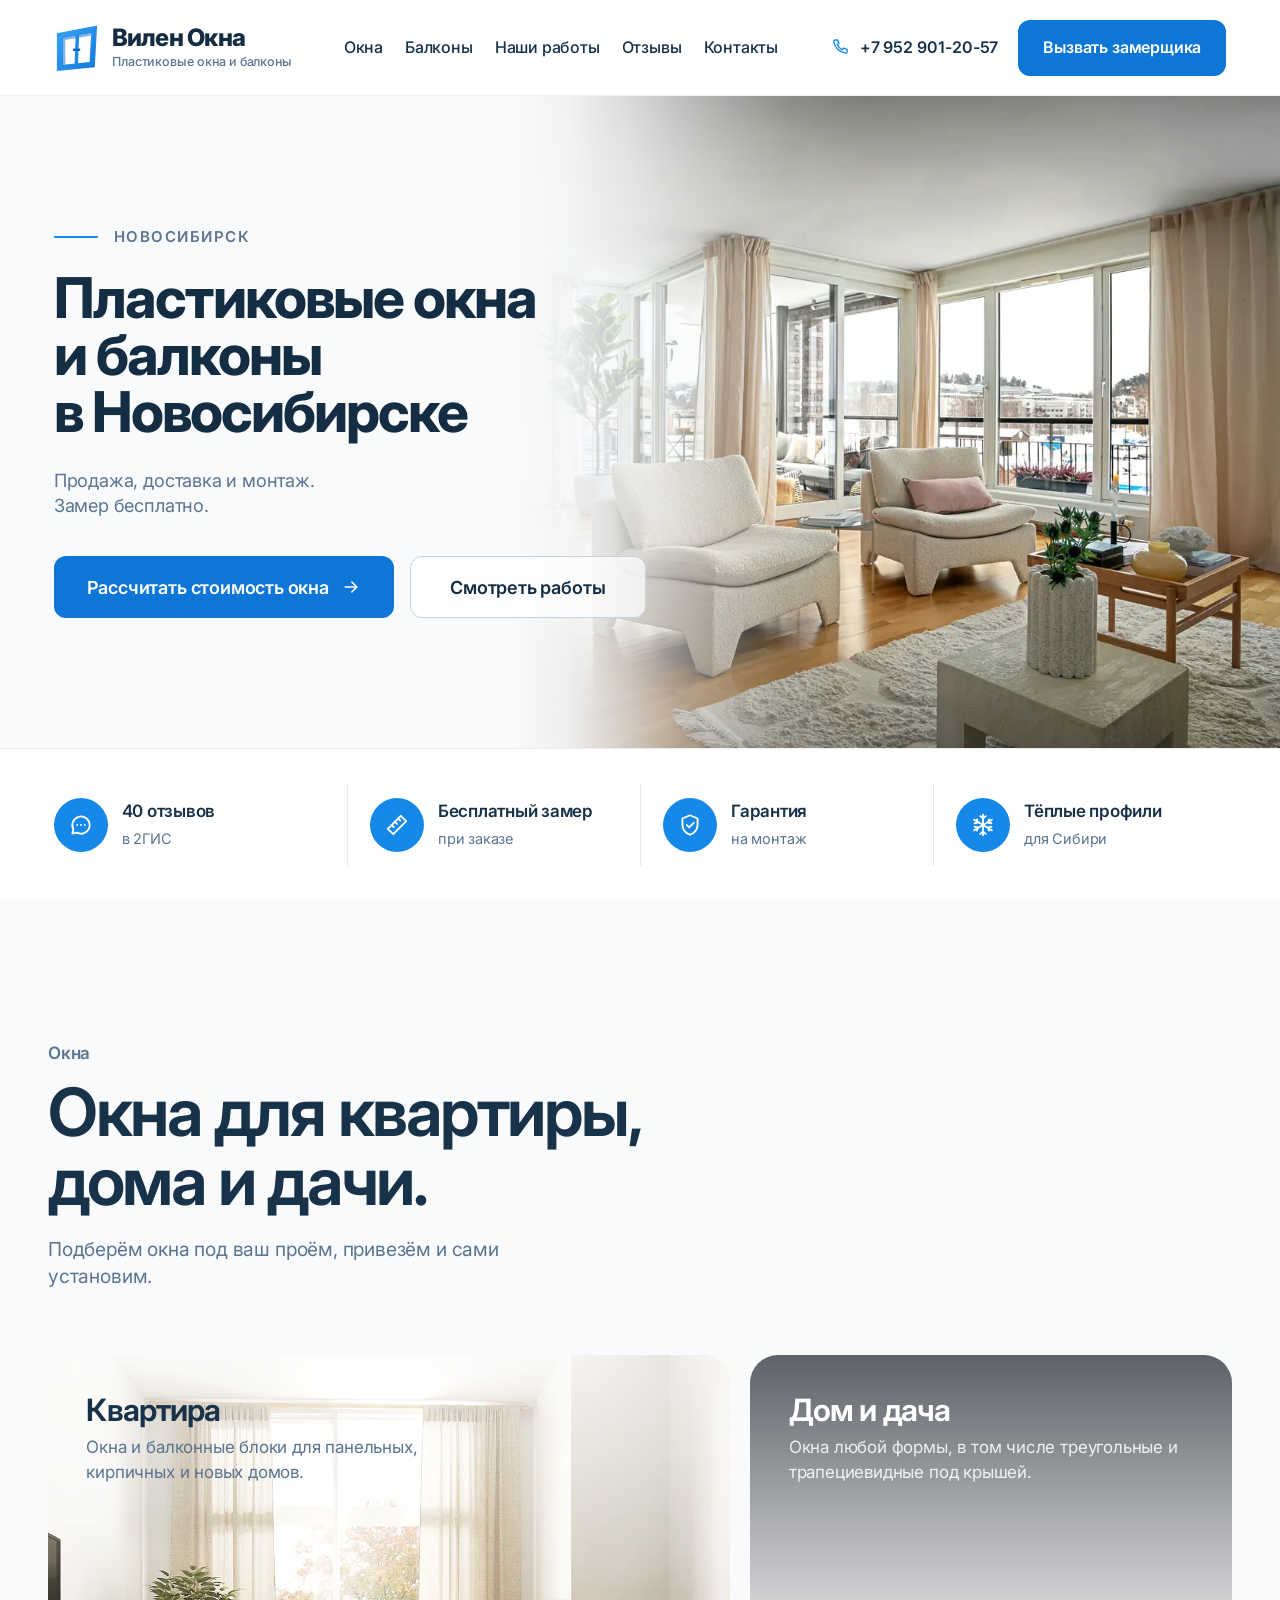
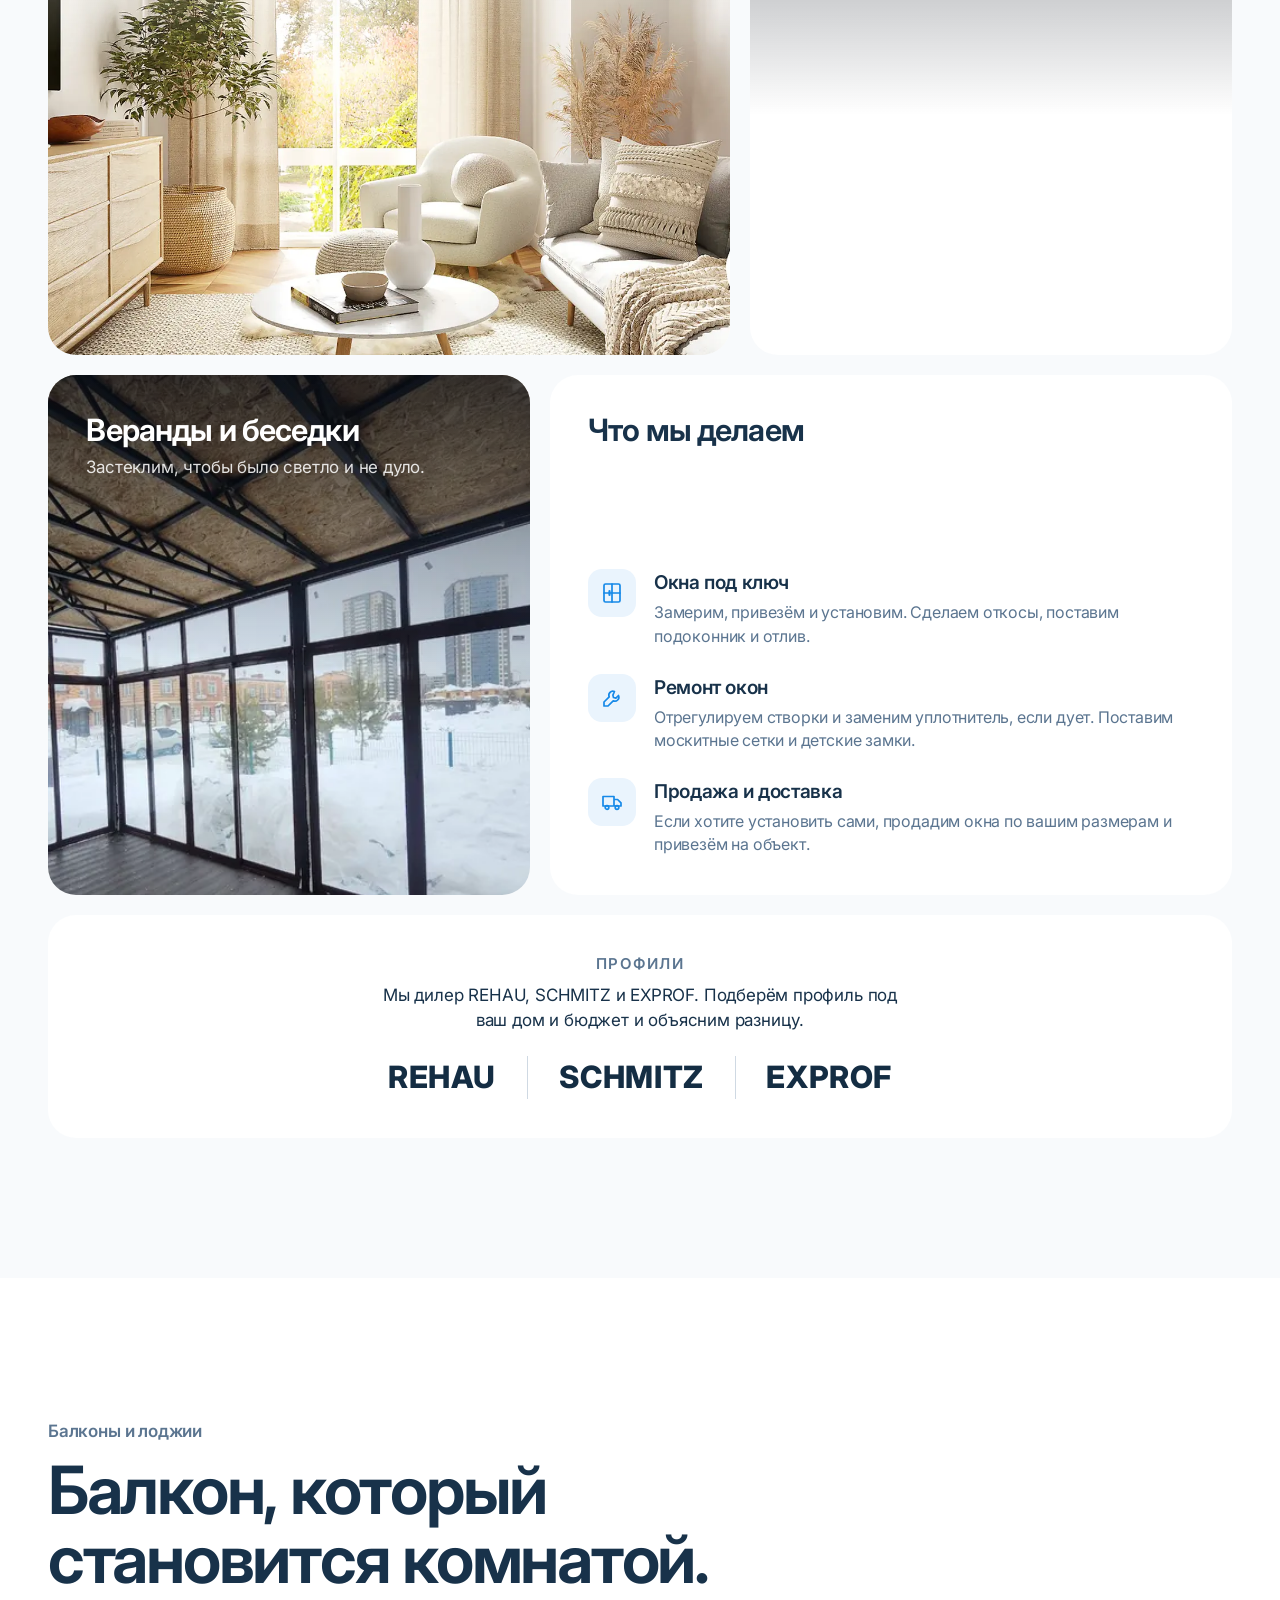
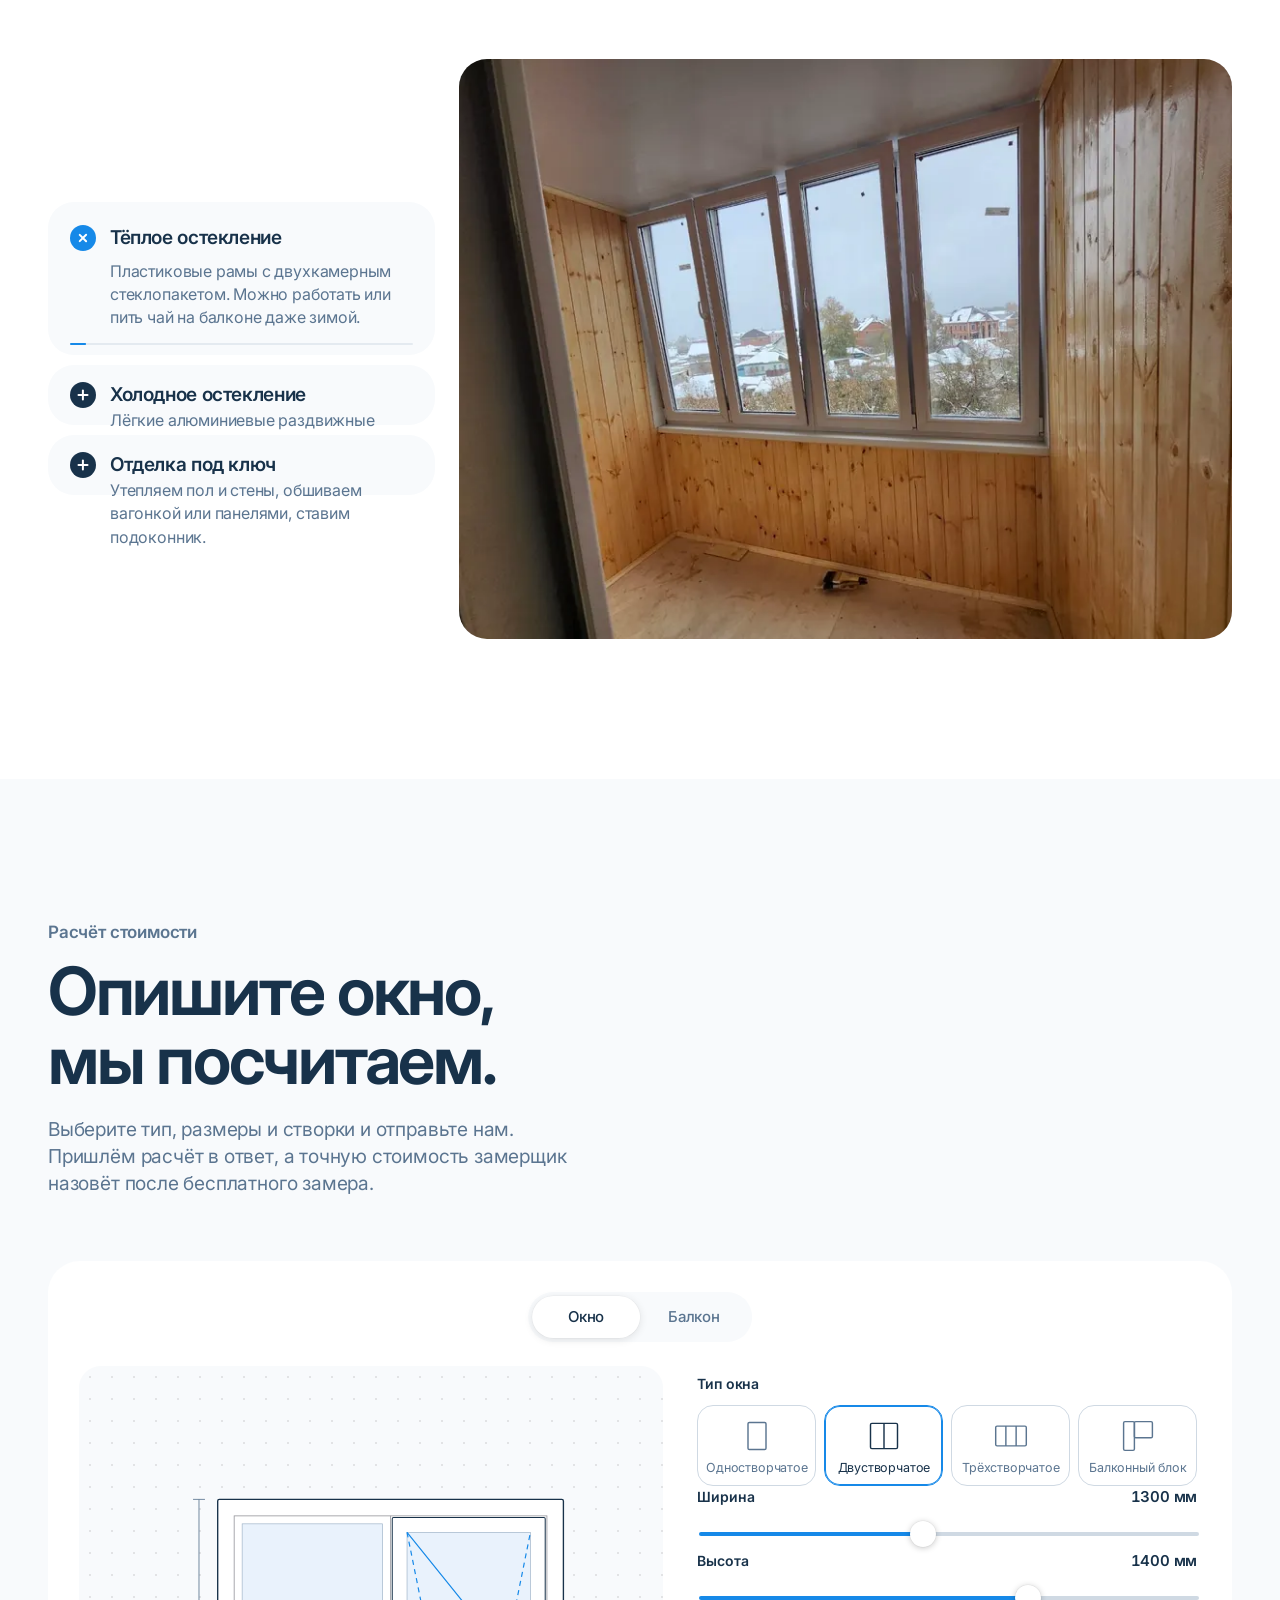
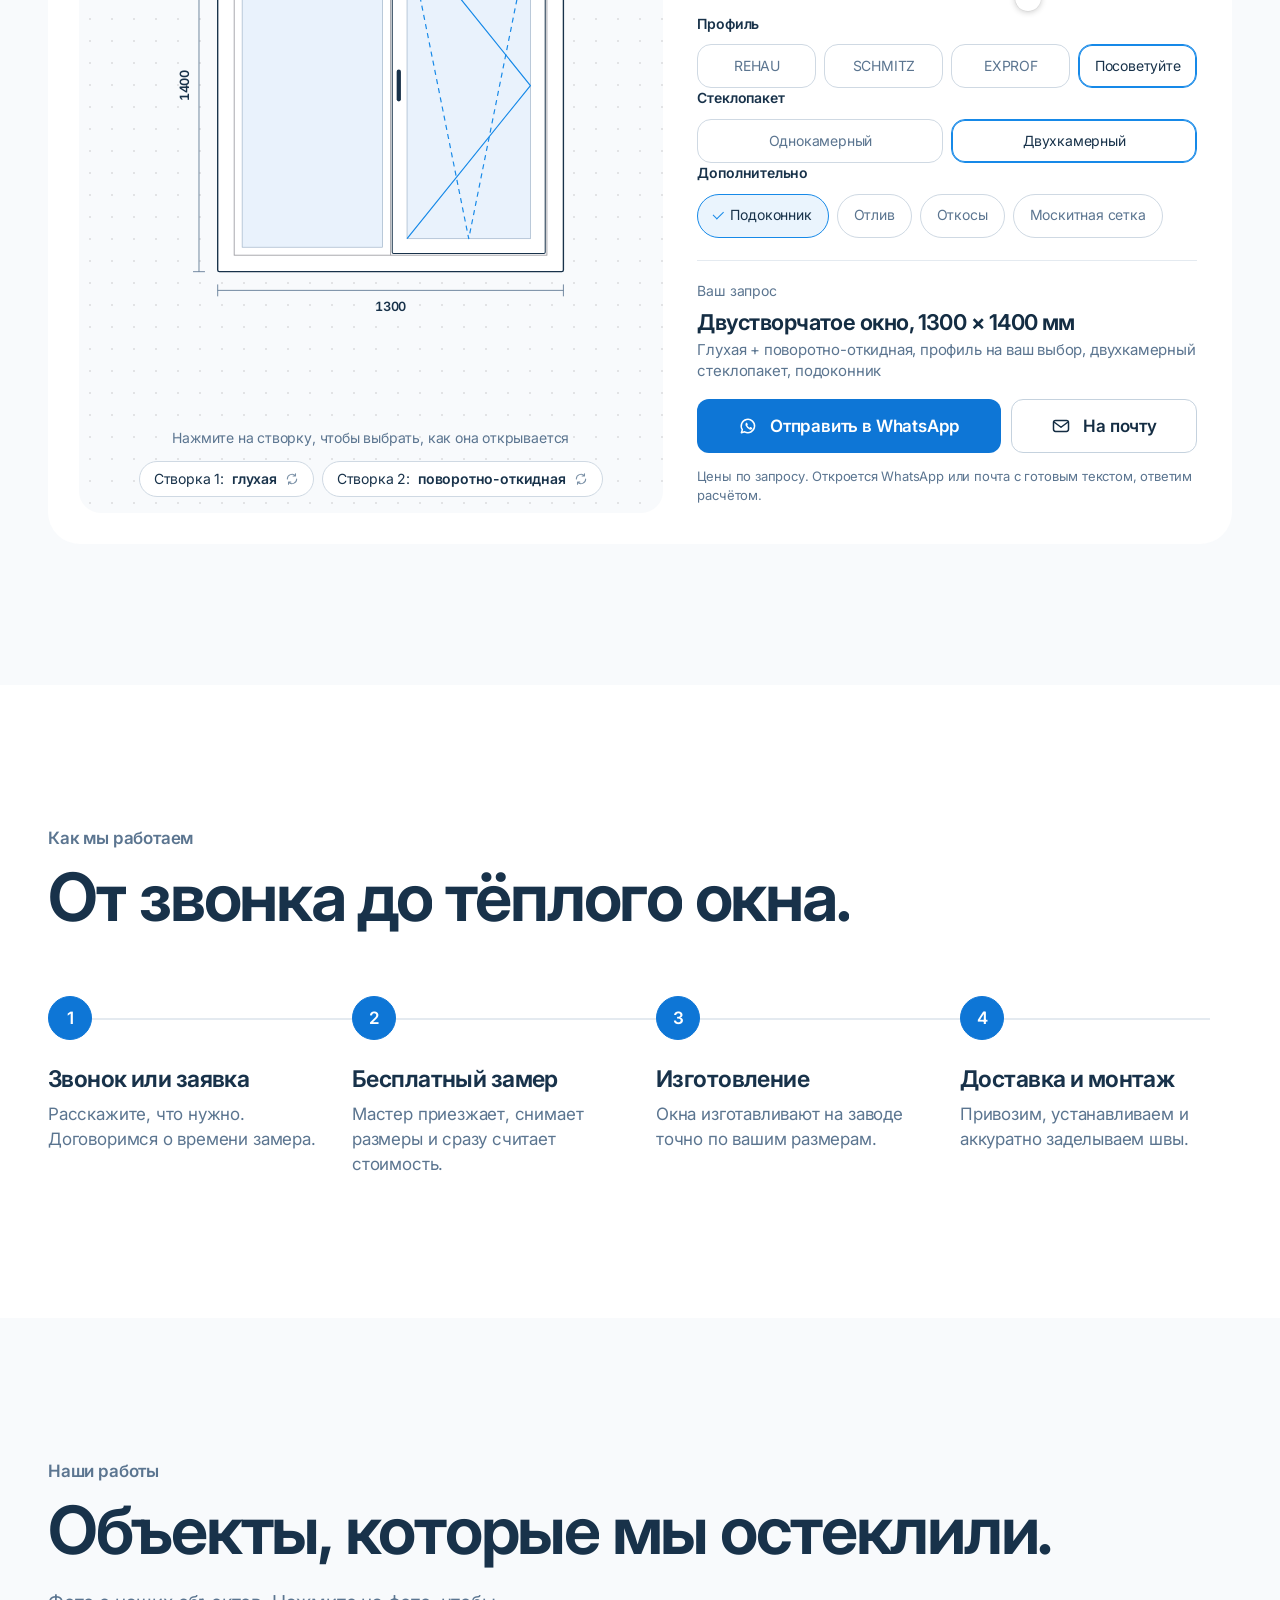
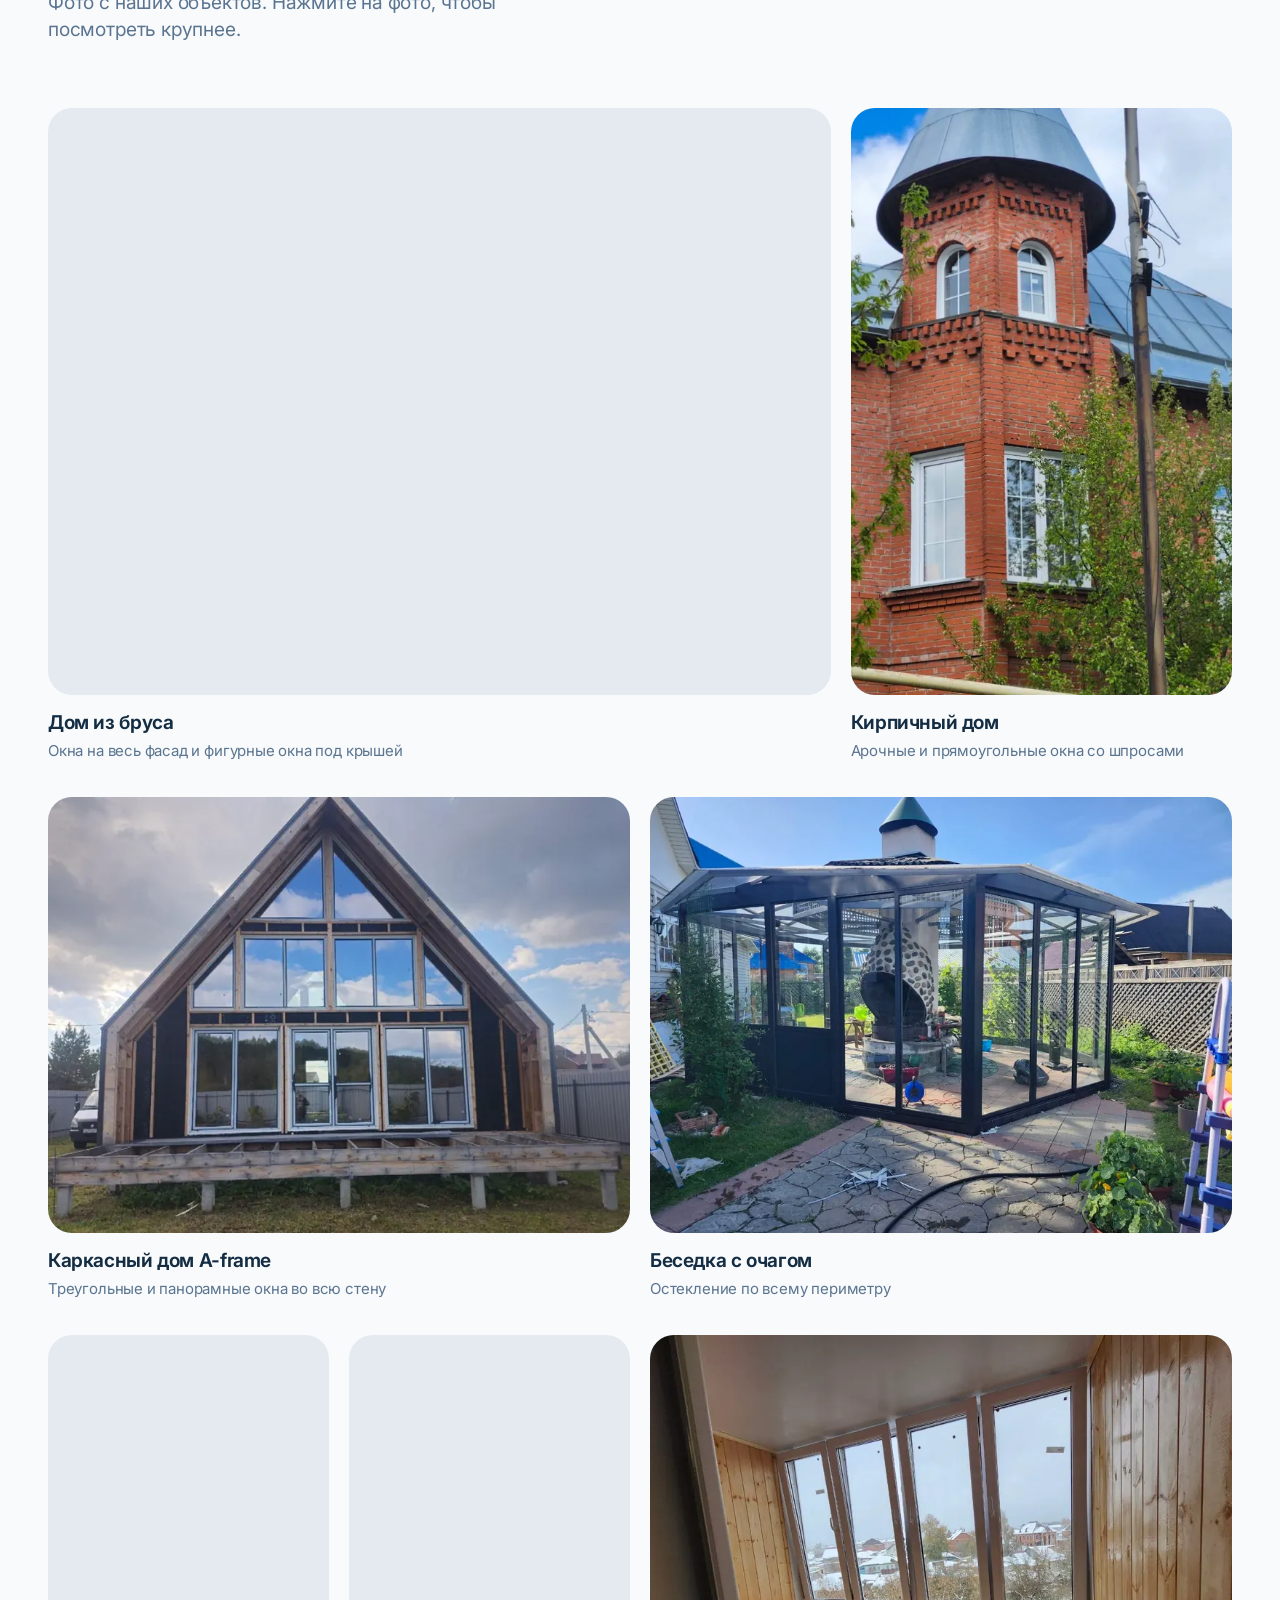
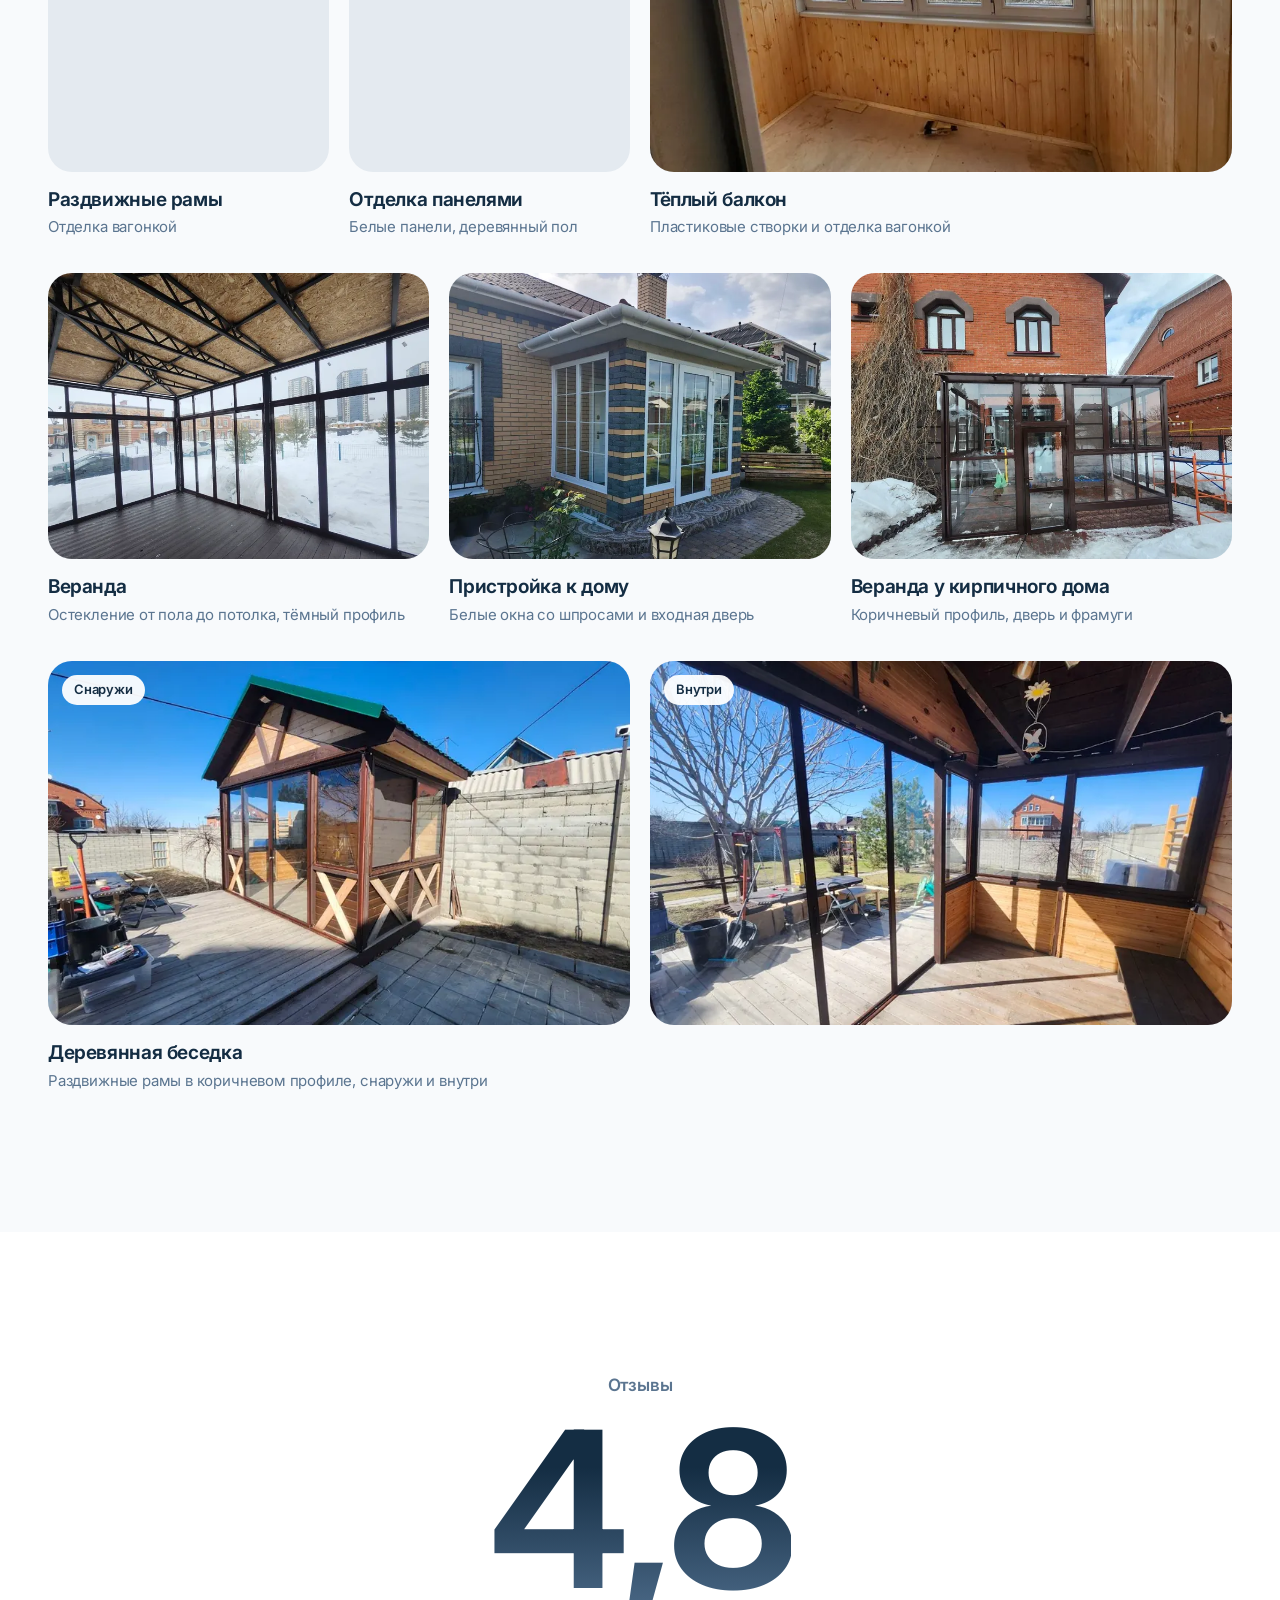
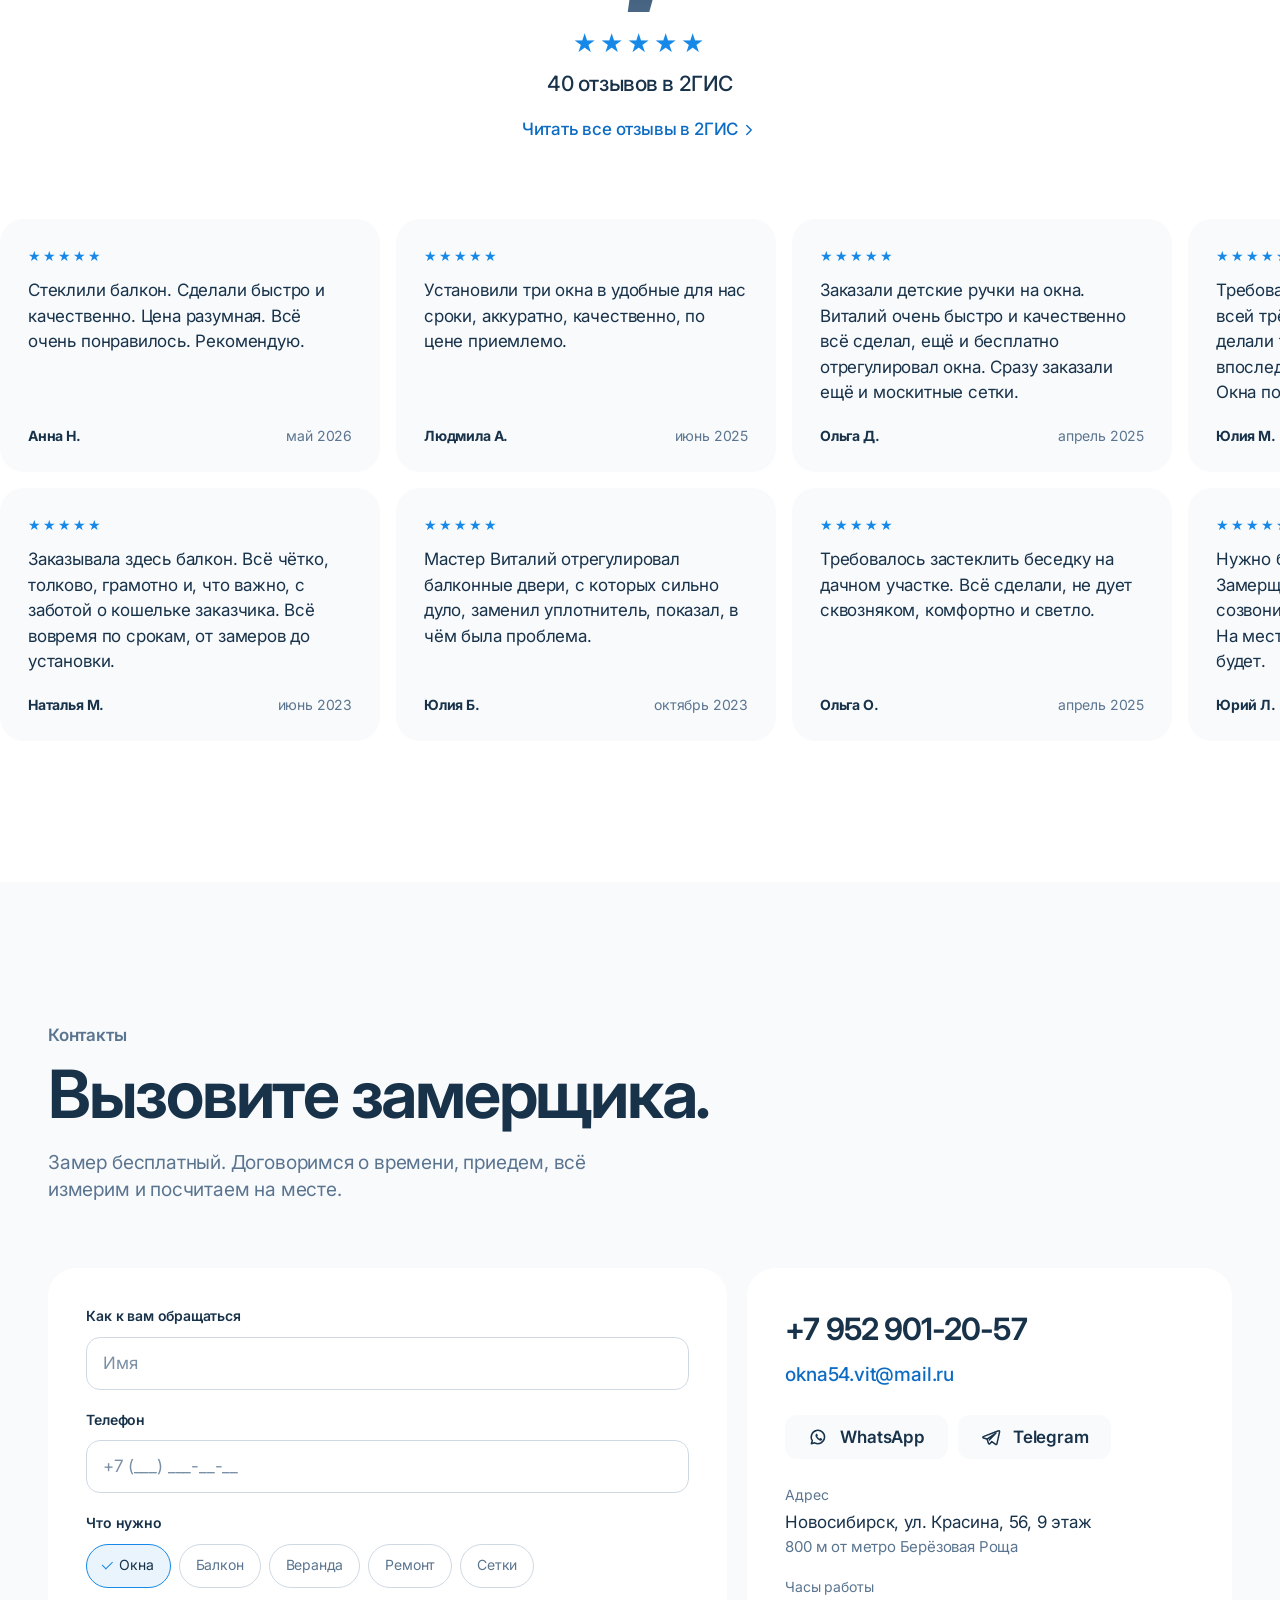
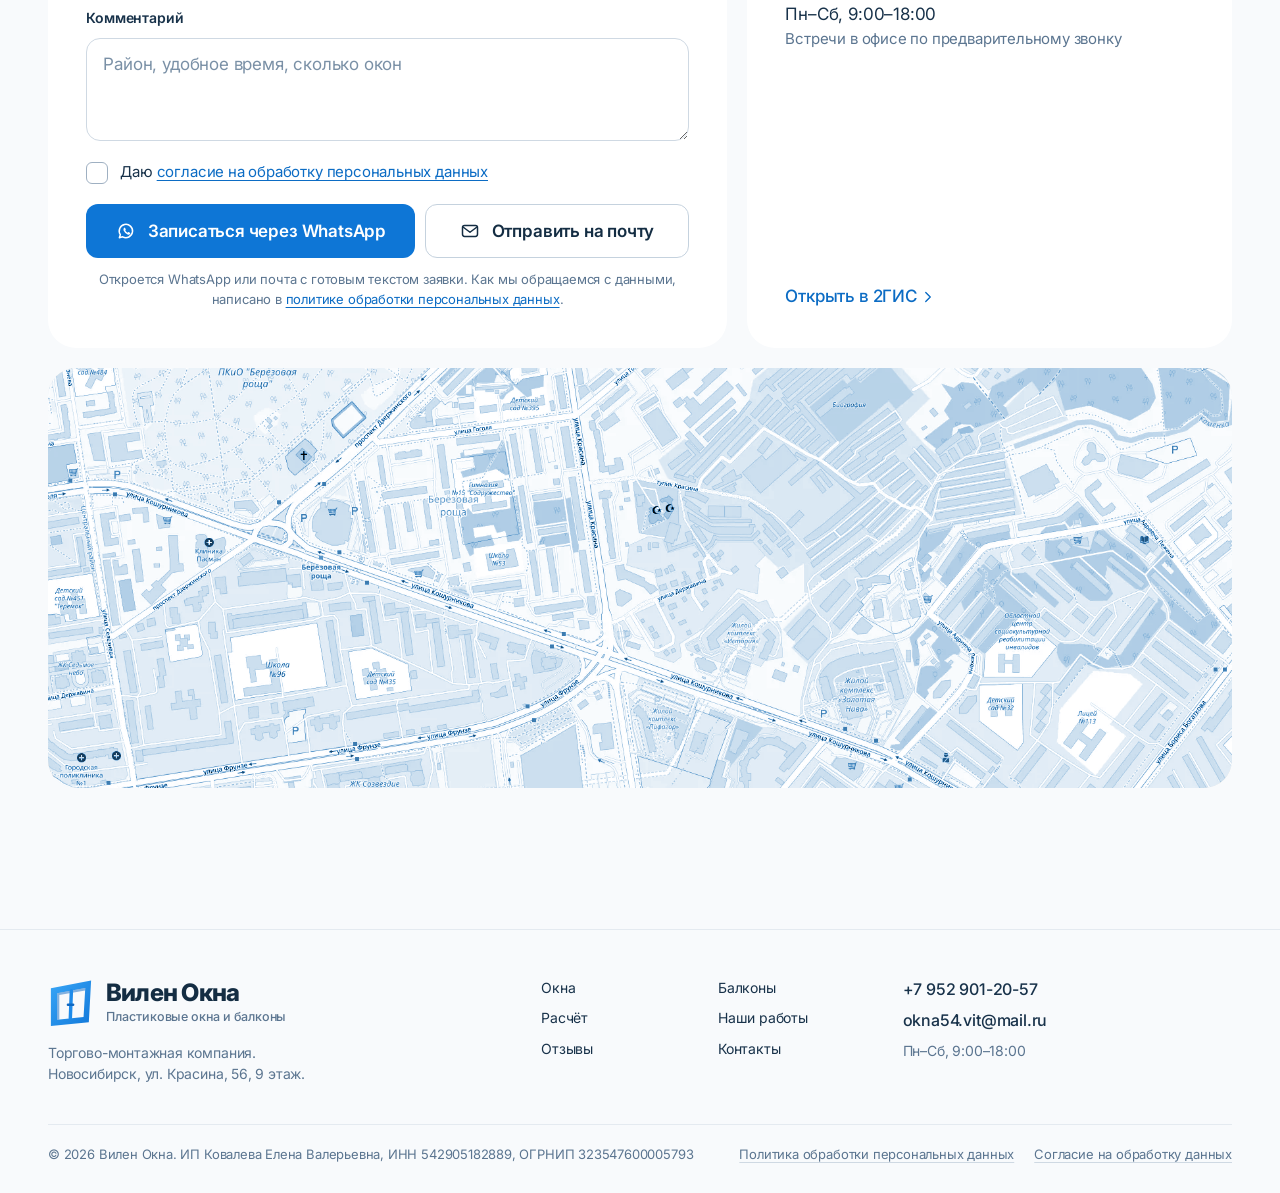
==== commit 220f14b7: "Сайт без лагов и живая карта 2ГИС в цветах сайта - анимации появления на CSS и одном IntersectionObs" ====
--- a/index.html
+++ b/index.html
@@ -15,13 +15,14 @@
   <link rel="preload" as="font" type="font/woff2" href="assets/fonts/inter-cyrillic.woff2" crossorigin>
   <link rel="stylesheet" href="assets/css/fonts.css?v=1">
   <link rel="preload" as="image" href="assets/img/hero-interior-1280.webp" imagesrcset="assets/img/hero-interior-1280.webp 1280w, assets/img/hero-interior-2400.webp 2400w" imagesizes="(min-width: 1024px) 60vw, 100vw">
-  <link rel="stylesheet" href="assets/css/styles.css?v=10">
+  <link rel="stylesheet" href="assets/css/styles.css?v=14">
   <script>
     (function () {
       var d = document.documentElement;
       d.classList.add('js');
       if (!window.matchMedia('(prefers-reduced-motion: reduce)').matches) d.classList.add('motion');
-      window.addEventListener('load', function () { if (!window.gsap) d.classList.remove('motion'); });
+      // если скрипт анимаций не запустился, показываем всё сразу, без анимации
+      window.addEventListener('load', function () { if (!window.__voMotion) d.classList.remove('motion'); });
     })();
   </script>
   <script type="application/ld+json">
@@ -643,15 +644,15 @@
             </a>
           </div>
 
-          <a class="tile contact__map reveal" href="https://2gis.ru/novosibirsk/firm/70000001069487037" target="_blank" rel="noopener" aria-label="Открыть адрес Вилен Окна в 2ГИС: Новосибирск, улица Красина, 56">
-            <img class="contact__map-img" src="assets/img/map-krasina-56.webp" width="1800" height="720" loading="lazy" decoding="async" alt="">
+          <div class="tile contact__map reveal" id="map" data-firm="70000001069487037" data-lat="55.042953" data-lon="82.963524">
+            <!-- заставка, пока не загрузилась карта 2ГИС (и если она не загрузится) -->
+            <img class="contact__map-img" src="assets/img/map-krasina-56.webp" width="1800" height="720" loading="lazy" decoding="async" alt="Карта: Новосибирск, улица Красина, 56">
             <span class="map-credit" aria-hidden="true">© участники OpenStreetMap</span>
             <span class="map-pin" aria-hidden="true"><i></i></span>
             <span class="map-label" aria-hidden="true">Вилен Окна<br><span>ул. Красина, 56</span></span>
-            <span class="map-open" aria-hidden="true">Маршрут в 2ГИС
-              <svg class="icon" viewBox="0 0 24 24"><path d="M7 17 17 7M9 7h8v8"/></svg>
-            </span>
-          </a>
+            <div class="contact__map-live"></div>
+            <button class="map-activate" type="button" hidden><span>Нажмите, чтобы двигать карту</span></button>
+          </div>
         </div>
       </div>
     </section>
@@ -717,10 +718,9 @@
   </div>
 
   <script src="assets/vendor/gsap.min.js" defer></script>
-  <script src="assets/vendor/ScrollTrigger.min.js" defer></script>
   <script src="assets/vendor/lenis.min.js" defer></script>
   <script src="assets/js/config.js?v=7" defer></script>
-  <script src="assets/js/calculator.js?v=7" defer></script>
-  <script src="assets/js/main.js?v=8" defer></script>
+  <script src="assets/js/calculator.js?v=8" defer></script>
+  <script src="assets/js/main.js?v=11" defer></script>
 </body>
 </html>
--- a/assets/css/styles.css
+++ b/assets/css/styles.css
@@ -20,6 +20,7 @@
 
   --font: "Inter", -apple-system, BlinkMacSystemFont, "Segoe UI", Roboto, sans-serif;
   --ease: cubic-bezier(.22, 1, .36, 1);
+  --ease-expo: cubic-bezier(.16, 1, .3, 1);
   --radius-tile: 28px;
   --radius-pill: 980px;
   --radius-btn: 12px;
@@ -126,13 +127,6 @@
   transition: height .35s var(--ease), box-shadow .35s;
   animation: fade-in .6s ease both;
 }
-@supports ((-webkit-backdrop-filter: blur(1px)) or (backdrop-filter: blur(1px))) {
-  .site-header {
-    background: rgba(255, 255, 255, .9);
-    -webkit-backdrop-filter: saturate(160%) blur(16px);
-    backdrop-filter: saturate(160%) blur(16px);
-  }
-}
 .site-header.is-compact { height: var(--header-h-compact); box-shadow: 0 8px 28px rgba(20, 45, 67, .06); }
 .site-header__inner {
   height: 100%;
@@ -322,7 +316,7 @@
 .tile--c { grid-column: span 5; min-height: 520px; }
 .tile--d { grid-column: span 7; min-height: 520px; }
 .tile__media { position: absolute; inset: 0; overflow: hidden; }
-.tile__media img { width: 100%; height: 115%; object-fit: cover; will-change: transform; transition: scale 1.2s var(--ease); }
+.tile__media img { width: 100%; height: 115%; object-fit: cover; transition: scale 1.2s var(--ease); }
 .tile--b .tile__media img { object-position: 46% 50%; }
 .tile--c .tile__media img { object-position: 62% 50%; }
 .tile--photo:hover .tile__media img { scale: 1.035; }
@@ -564,7 +558,7 @@
 /* ---------- Этапы ---------- */
 .steps { position: relative; display: grid; grid-template-columns: repeat(4, 1fr); gap: 32px; }
 .steps__rail { position: absolute; left: 22px; right: 22px; top: 22px; height: 2px; background: var(--line-soft); }
-.steps__rail i { position: absolute; inset: 0; background: var(--blue); transform: scaleX(0); transform-origin: left; }
+.steps__rail i { position: absolute; inset: 0; background: var(--blue); transform-origin: left; }
 .step { position: relative; }
 .step__num {
   display: grid; place-items: center; width: 44px; height: 44px; border-radius: 50%;
@@ -598,7 +592,7 @@
 }
 .work__media img {
   position: absolute; inset: 0; width: 100%; height: 100%; object-fit: cover;
-  transition: transform 1.1s var(--ease);
+  transition: transform 1.1s var(--ease), scale 1.4s var(--ease-expo);
 }
 .work__media:hover img { transform: scale(1.04); }
 .work__media:focus-visible { outline-offset: 4px; border-radius: 24px; }
@@ -678,7 +672,8 @@
 .marquee { margin-top: clamp(48px, 6vw, 80px); display: grid; gap: 16px; overflow: hidden; }
 .marquee__row { overflow: hidden; }
 .marquee__track { display: flex; gap: 16px; width: max-content; }
-.motion .marquee__track { animation: marquee var(--dur, 70s) linear infinite; }
+.motion .marquee__track { animation: marquee var(--dur, 70s) linear infinite paused; }
+.marquee.is-running .marquee__track { animation-play-state: running; }
 .motion .marquee__row[data-dir="1"] .marquee__track { animation-direction: reverse; }
 .marquee__row:hover .marquee__track { animation-play-state: paused; }
 @keyframes marquee { to { transform: translateX(-50%); } }
@@ -733,26 +728,42 @@
 .contact__info .link-arrow { margin-top: auto; }
 
 .contact__map { grid-column: 1 / -1; height: clamp(300px, 34vw, 420px); background: var(--line-soft); }
-.contact__map { display: block; }
+.contact__map { display: block; overflow: hidden; }
 .contact__map-img {
   position: absolute; inset: 0; width: 100%; height: 100%;
   object-fit: cover; object-position: 50% 50%;
 }
+/* живая карта 2ГИС поверх заставки */
+.contact__map-live { position: absolute; inset: 0; opacity: 0; transition: opacity .6s var(--ease); }
+.contact__map.is-live .contact__map-live { opacity: 1; }
+.contact__map-live iframe { display: block; width: 100%; height: 100%; border: 0; filter: grayscale(1) contrast(1.02) brightness(1.05); }
+/* перекраска в синий сайта: оттенок даёт этот слой, яркость и детали остаются от карты */
+.contact__map-live::after {
+  content: ""; position: absolute; inset: 0; pointer-events: none;
+  background: var(--blue); mix-blend-mode: color; opacity: .55;
+}
+.contact__map.is-live .map-pin,
+.contact__map.is-live .map-label,
+.contact__map.is-live .map-credit { visibility: hidden; }
+.map-activate {
+  position: absolute; inset: 0; z-index: 2;
+  display: flex; align-items: flex-end; justify-content: center; padding: 0 0 18px;
+  border: 0; background: transparent; cursor: pointer;
+}
+.map-activate span {
+  padding: 8px 16px; border-radius: var(--radius-pill);
+  background: rgba(20, 45, 67, .86); color: #fff; font-size: 14px; font-weight: 500;
+  opacity: 0; transform: translateY(6px); transition: opacity .25s, transform .25s var(--ease);
+}
+.map-activate:hover span, .map-activate:focus-visible span { opacity: 1; transform: none; }
+.map-activate:focus-visible { outline-offset: -4px; }
+@media (hover: none) { .map-activate span { opacity: 1; transform: none; } }
+.contact__map.is-active .map-activate { display: none; }
 .map-credit {
   position: absolute; left: 12px; bottom: 10px;
   padding: 2px 8px; border-radius: 6px; background: rgba(255, 255, 255, .85);
   font-size: 11px; color: var(--ink-2);
 }
-.map-open {
-  position: absolute; right: 20px; bottom: 20px;
-  display: inline-flex; align-items: center; gap: 6px;
-  padding: 10px 16px; border-radius: var(--radius-pill);
-  background: var(--blue-btn); color: #fff; font-size: 15px; font-weight: 500;
-  box-shadow: 0 6px 20px rgba(22, 137, 232, .3);
-  transition: transform .4s var(--ease), background-color .2s;
-}
-.map-open .icon { width: 16px; height: 16px; }
-.contact__map:hover .map-open { transform: translateY(-2px); background: var(--blue-hover); }
 .map-pin {
   position: absolute; left: 50%; top: 50%; width: 22px; height: 22px; margin: -11px 0 0 -11px;
   border-radius: 50%; background: var(--blue); border: 4px solid #fff;
@@ -841,7 +852,56 @@
 /* ==========================================================================
    Анимация появления (только когда работает JS)
    ========================================================================== */
-.motion .reveal { opacity: 0; transform: translateY(48px); }
+.motion .reveal {
+  opacity: 0; transform: translateY(48px);
+  transition: opacity 1.1s var(--ease-expo) var(--stagger, 0s), transform 1.1s var(--ease-expo) var(--stagger, 0s);
+}
+.motion .reveal.is-in { opacity: 1; transform: none; }
+
+/* заголовки поднимаются по словам */
+.motion .reveal-lines .w > span { transform: translateY(110%); transition: transform 1.1s var(--ease-expo) calc(var(--i, 0) * 50ms); }
+.motion .reveal-lines.is-in .w > span { transform: none; }
+
+/* этапы: появляются лесенкой, линия заполняется по мере прокрутки */
+.motion .step { opacity: 0; transform: translateY(40px); transition: opacity 1s var(--ease-expo), transform 1s var(--ease-expo); }
+.motion .step:nth-child(3) { transition-delay: .12s; }
+.motion .step:nth-child(4) { transition-delay: .24s; }
+.motion .step:nth-child(5) { transition-delay: .36s; }
+.motion .steps.is-in .step { opacity: 1; transform: none; }
+.motion .steps__rail i { transform: scaleX(0); transition: transform 1.4s var(--ease-expo) .2s; }
+.motion .steps.is-in .steps__rail i { transform: none; }
+
+/* фото работ слегка «приближаются» при появлении */
+.motion .work__media img { scale: 1.08; }
+.motion .work__media.is-in img { scale: 1; }
+
+/* пульс метки на карте только пока карта на экране */
+.contact__map:not(.is-running) .map-pin i { animation-play-state: paused; }
+
+/*
+ * Привязка к прокрутке без JS: браузер ведёт эти анимации сам, в потоке
+ * композитора. Где такой поддержки нет, параллакса просто нет, а линия
+ * этапов заполняется обычным переходом.
+ */
+@supports (animation-timeline: view()) {
+  .motion .tile__media img {
+    animation: tile-parallax linear both;
+    animation-timeline: view();
+    animation-range: cover;
+  }
+  .motion .steps { view-timeline: --steps block; }
+  .motion .steps__rail i,
+  .motion .steps.is-in .steps__rail i {
+    transform: none;
+    transition: none;
+    animation: rail-fill-x linear both;
+    animation-timeline: --steps;
+    animation-range: cover 20% cover 55%;
+  }
+}
+@keyframes tile-parallax { from { transform: translateY(-12%); } to { transform: none; } }
+@keyframes rail-fill-x { from { transform: scaleX(0); } to { transform: scaleX(1); } }
+@keyframes rail-fill-y { from { transform: scaleY(0); } to { transform: scaleY(1); } }
 
 
 /* ==========================================================================
@@ -905,7 +965,9 @@
 
   .steps { grid-template-columns: 1fr; gap: 0; padding-left: 64px; }
   .steps__rail { left: 21px; right: auto; top: 22px; bottom: 60px; width: 2px; height: auto; }
-  .steps__rail i { transform: scaleY(0); transform-origin: top; }
+  .steps__rail i { transform-origin: top; }
+  .motion .steps__rail i { transform: scaleY(0); }
+  .motion .steps.is-in .steps__rail i { transform: none; }
   .step { padding-bottom: 36px; }
   .step__num { position: absolute; left: -64px; top: 0; margin: 0; }
   .step h3 { padding-top: 8px; }
@@ -929,8 +991,7 @@
     position: fixed; left: 12px; right: 12px; bottom: calc(12px + env(safe-area-inset-bottom)); z-index: 40;
     display: grid; grid-template-columns: 1fr 1.4fr; gap: 8px;
     padding: 8px; border-radius: 26px;
-    background: rgba(255, 255, 255, .82);
-    -webkit-backdrop-filter: saturate(180%) blur(20px); backdrop-filter: saturate(180%) blur(20px);
+    background: rgba(255, 255, 255, .97);
     box-shadow: 0 10px 40px rgba(0, 0, 0, .14), 0 0 0 1px rgba(0, 0, 0, .05);
     transform: translateY(140%); transition: transform .6s var(--ease);
   }
@@ -940,6 +1001,7 @@
 }
 
 @media (max-width: 767px) {
+  .contact__map { height: 420px; }
   .header-phones { display: none; }
   .burger { margin-left: auto; }
   .brand { gap: 10px; }
@@ -1009,3 +1071,15 @@
   *, *::before, *::after { animation-duration: .01ms !important; animation-iteration-count: 1 !important; transition-duration: .01ms !important; }
   .marquee__row { overflow-x: auto; }
 }
+
+@supports (animation-timeline: view()) {
+  @media (max-width: 1023px) {
+    .motion .steps__rail i,
+    .motion .steps.is-in .steps__rail i { animation-name: rail-fill-y; animation-range: cover 18% cover 65%; }
+  }
+}
+
+/* у виджета 2ГИС карточка фиксированной ширины: на узком телефоне уменьшаем карту целиком, чтобы карточка влезала */
+@media (max-width: 480px) {
+  .contact__map-live iframe { width: calc(100% / .76); height: calc(100% / .76); transform: scale(.76); transform-origin: 0 0; }
+}
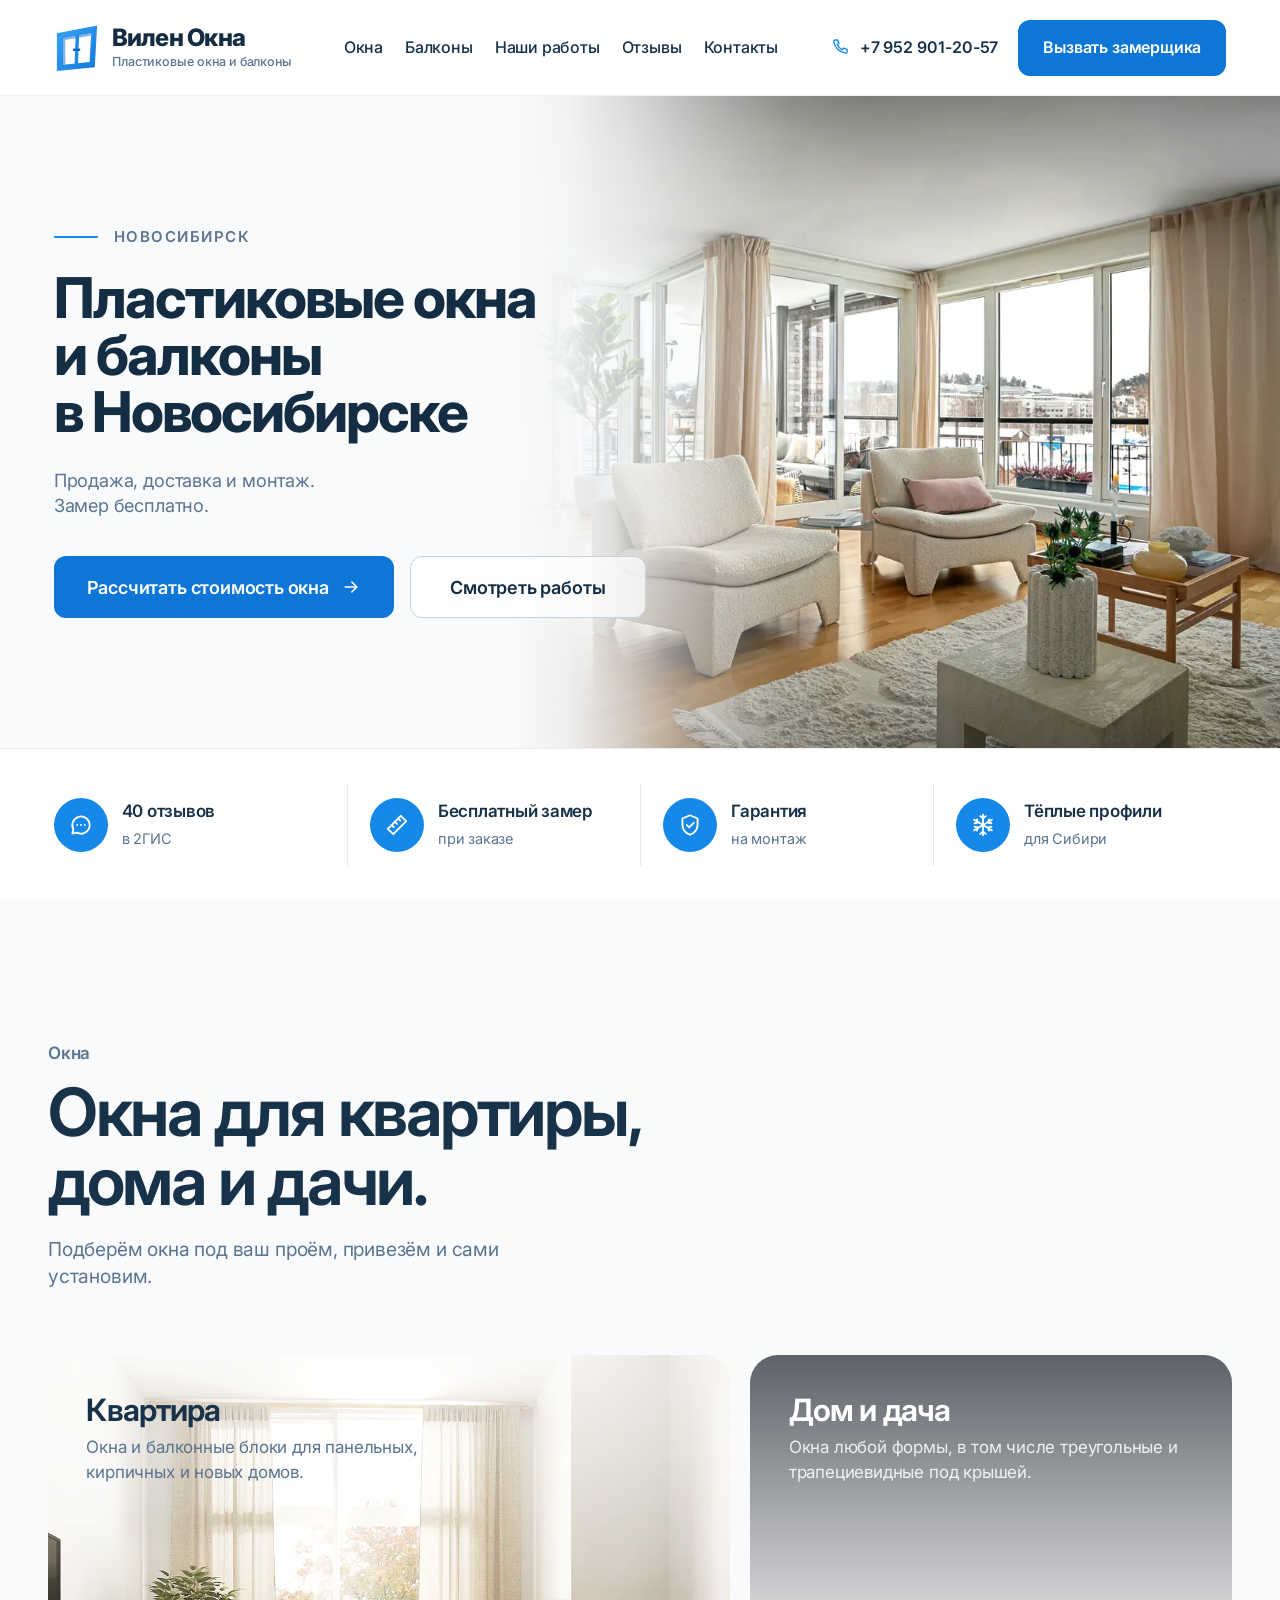
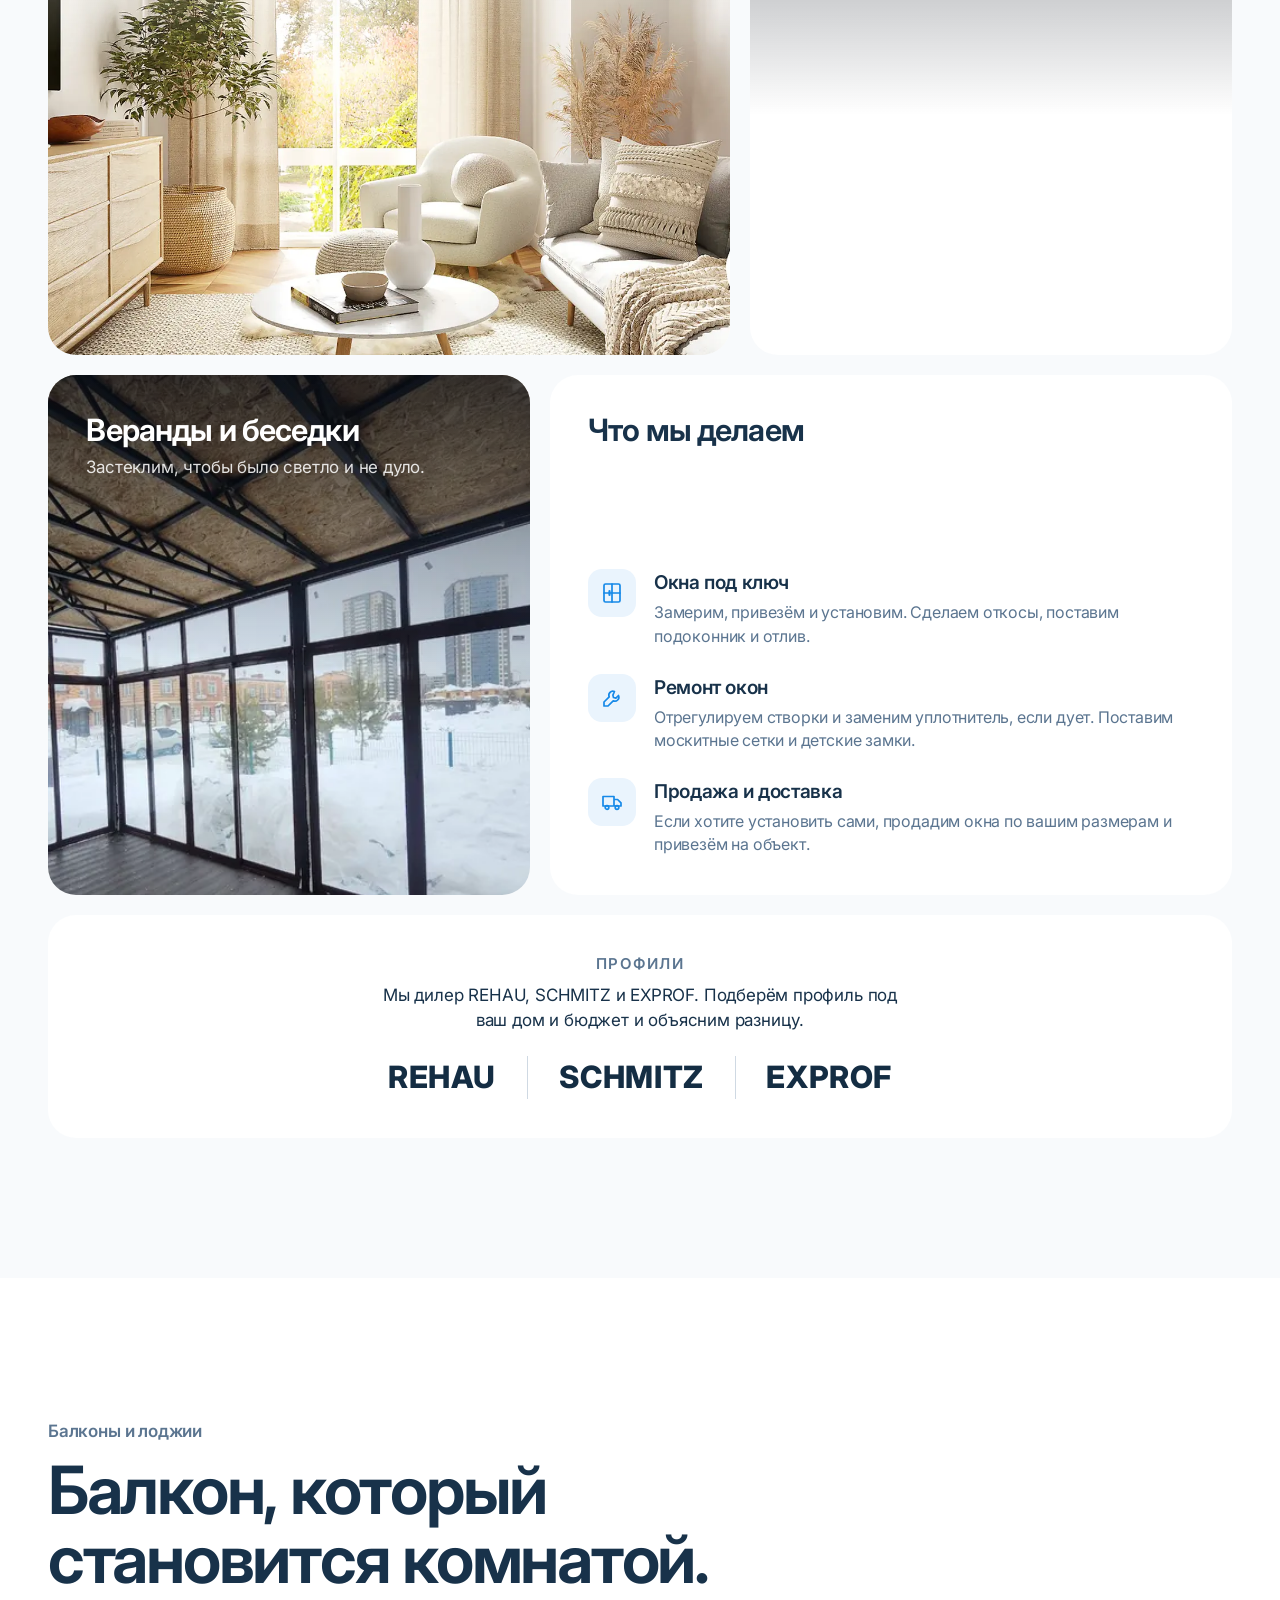
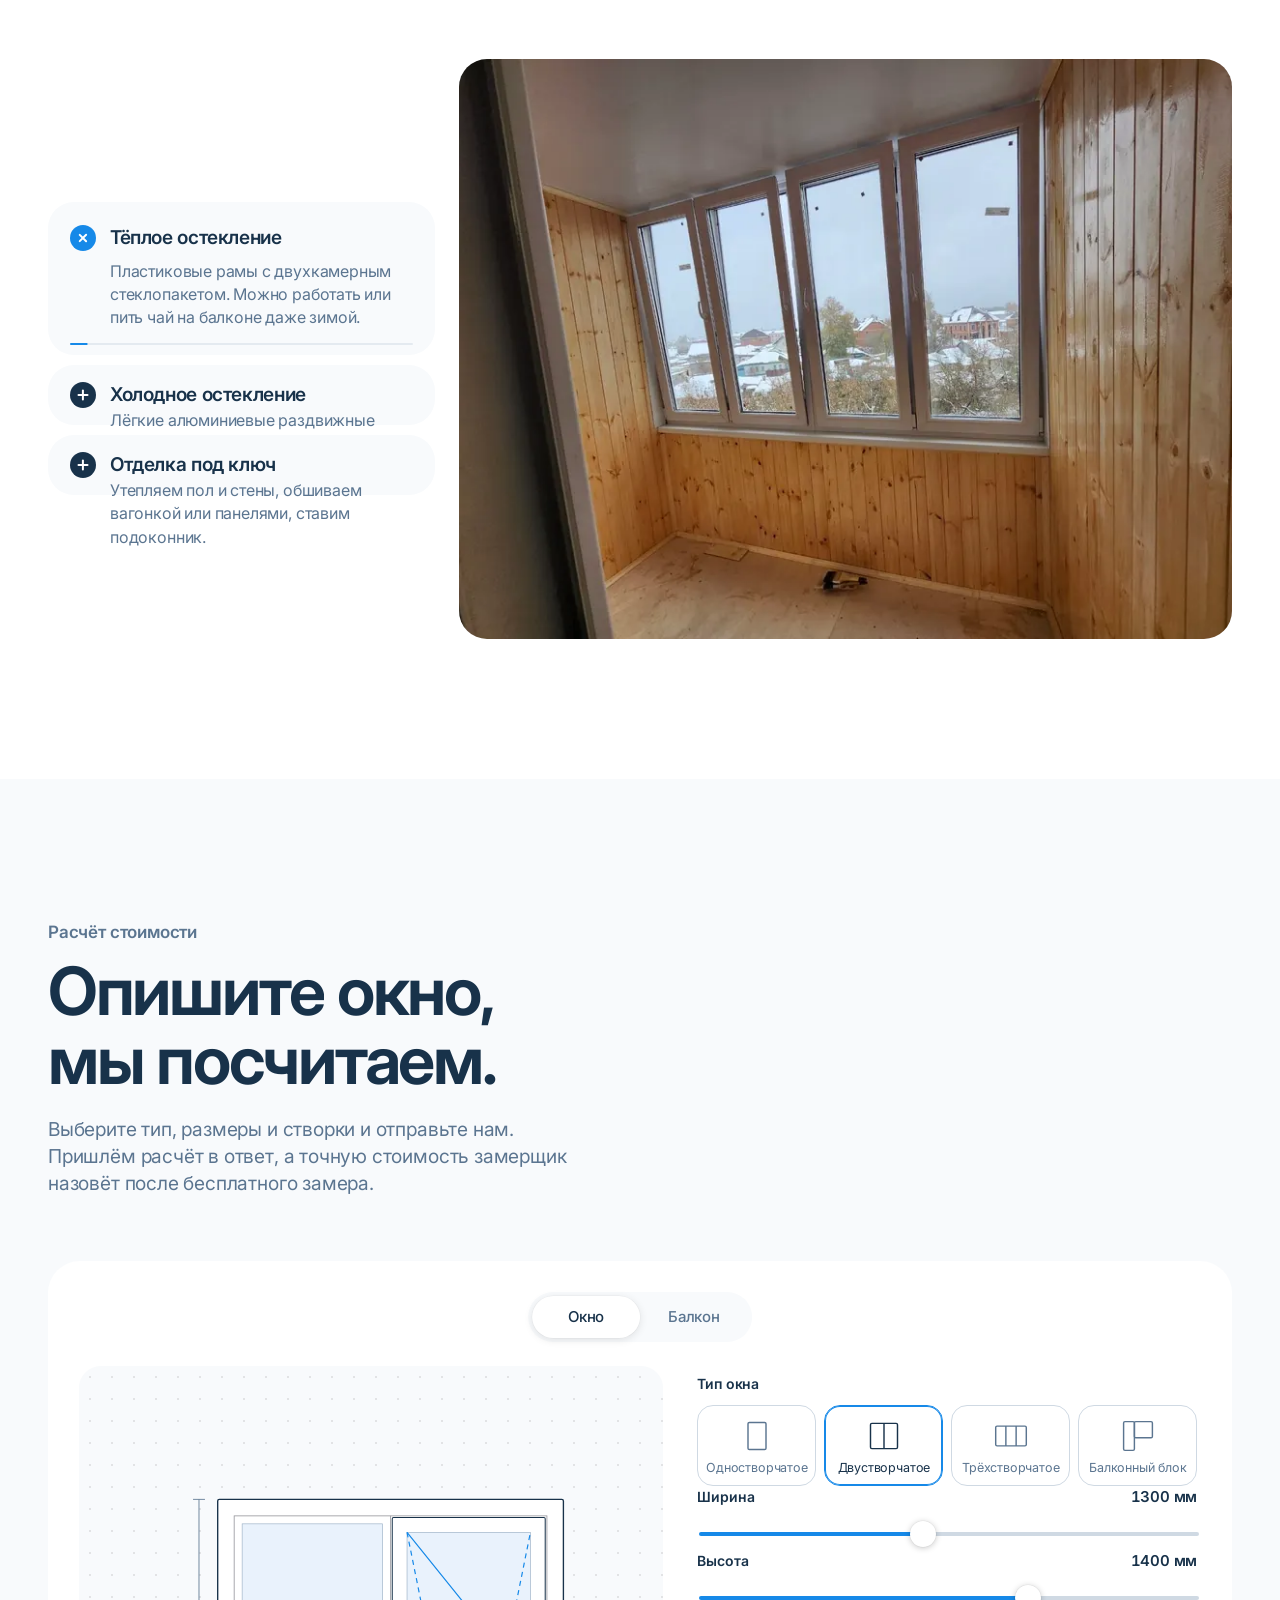
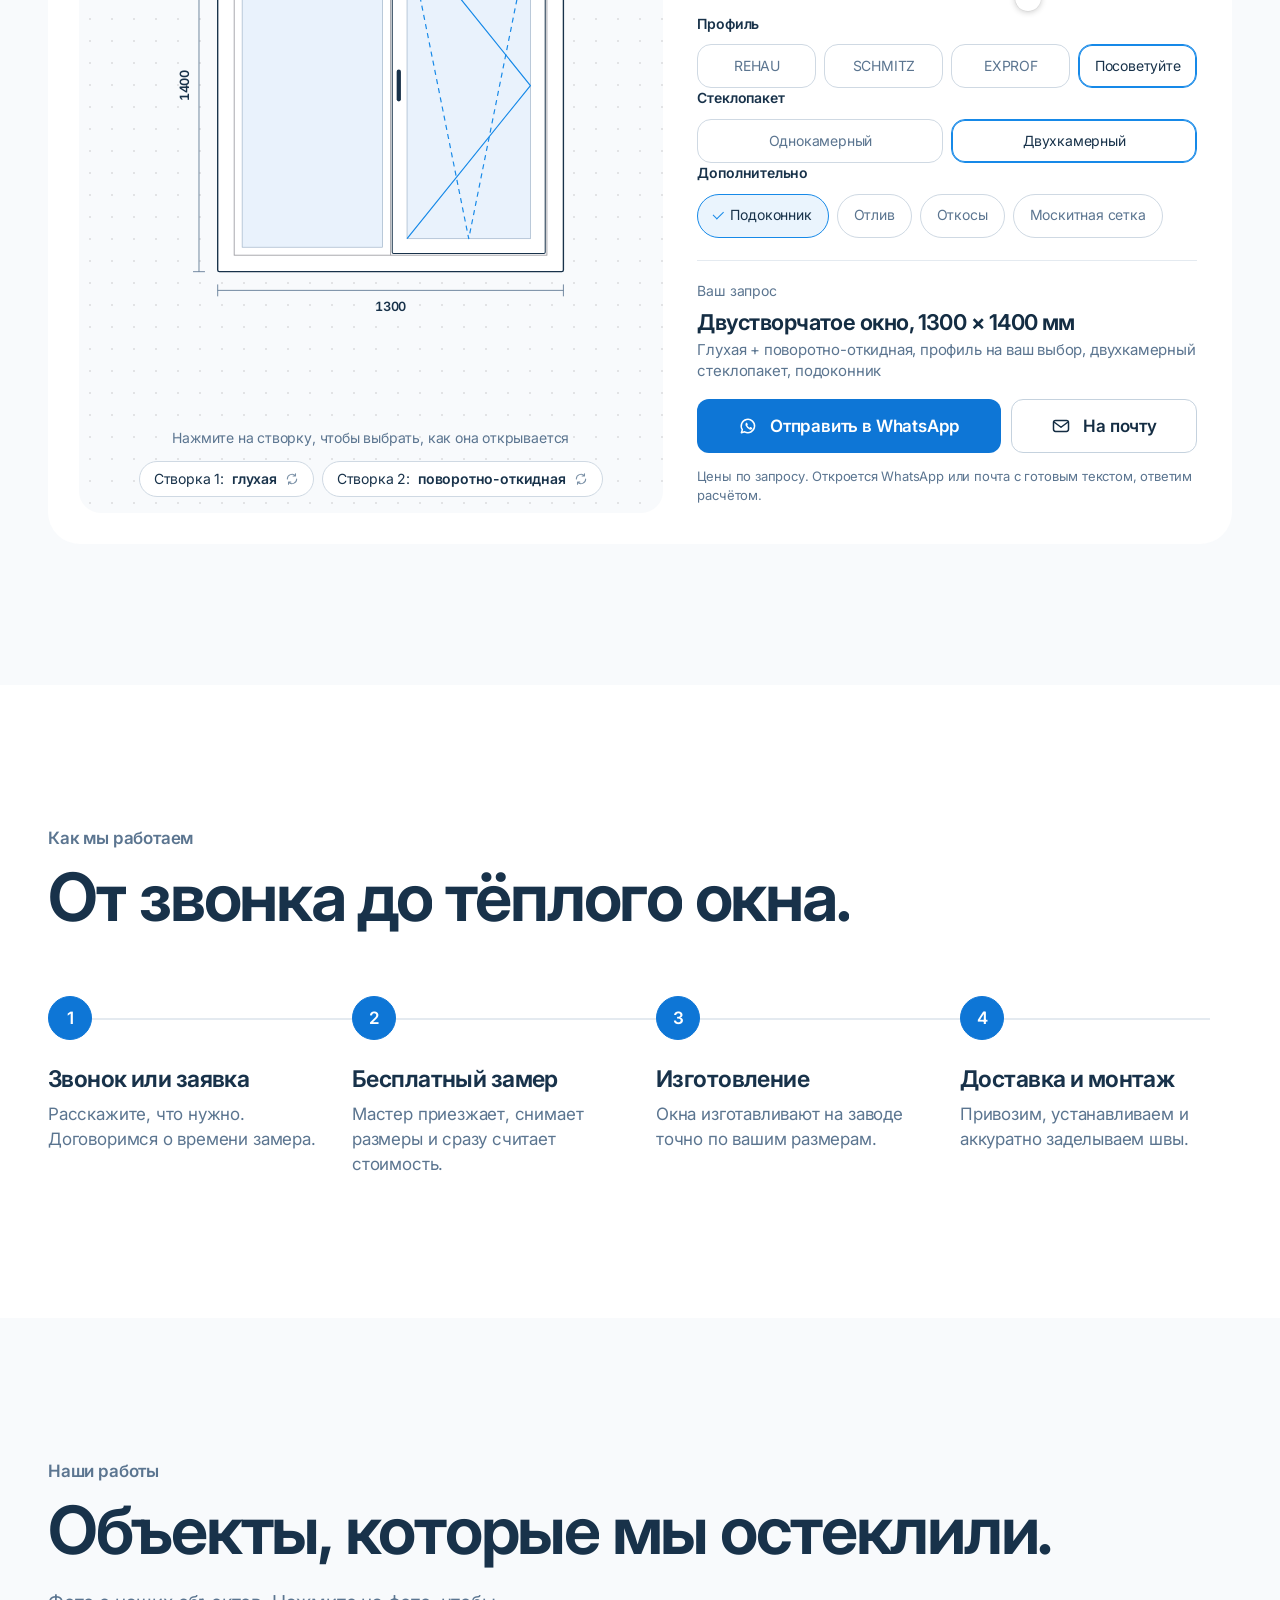
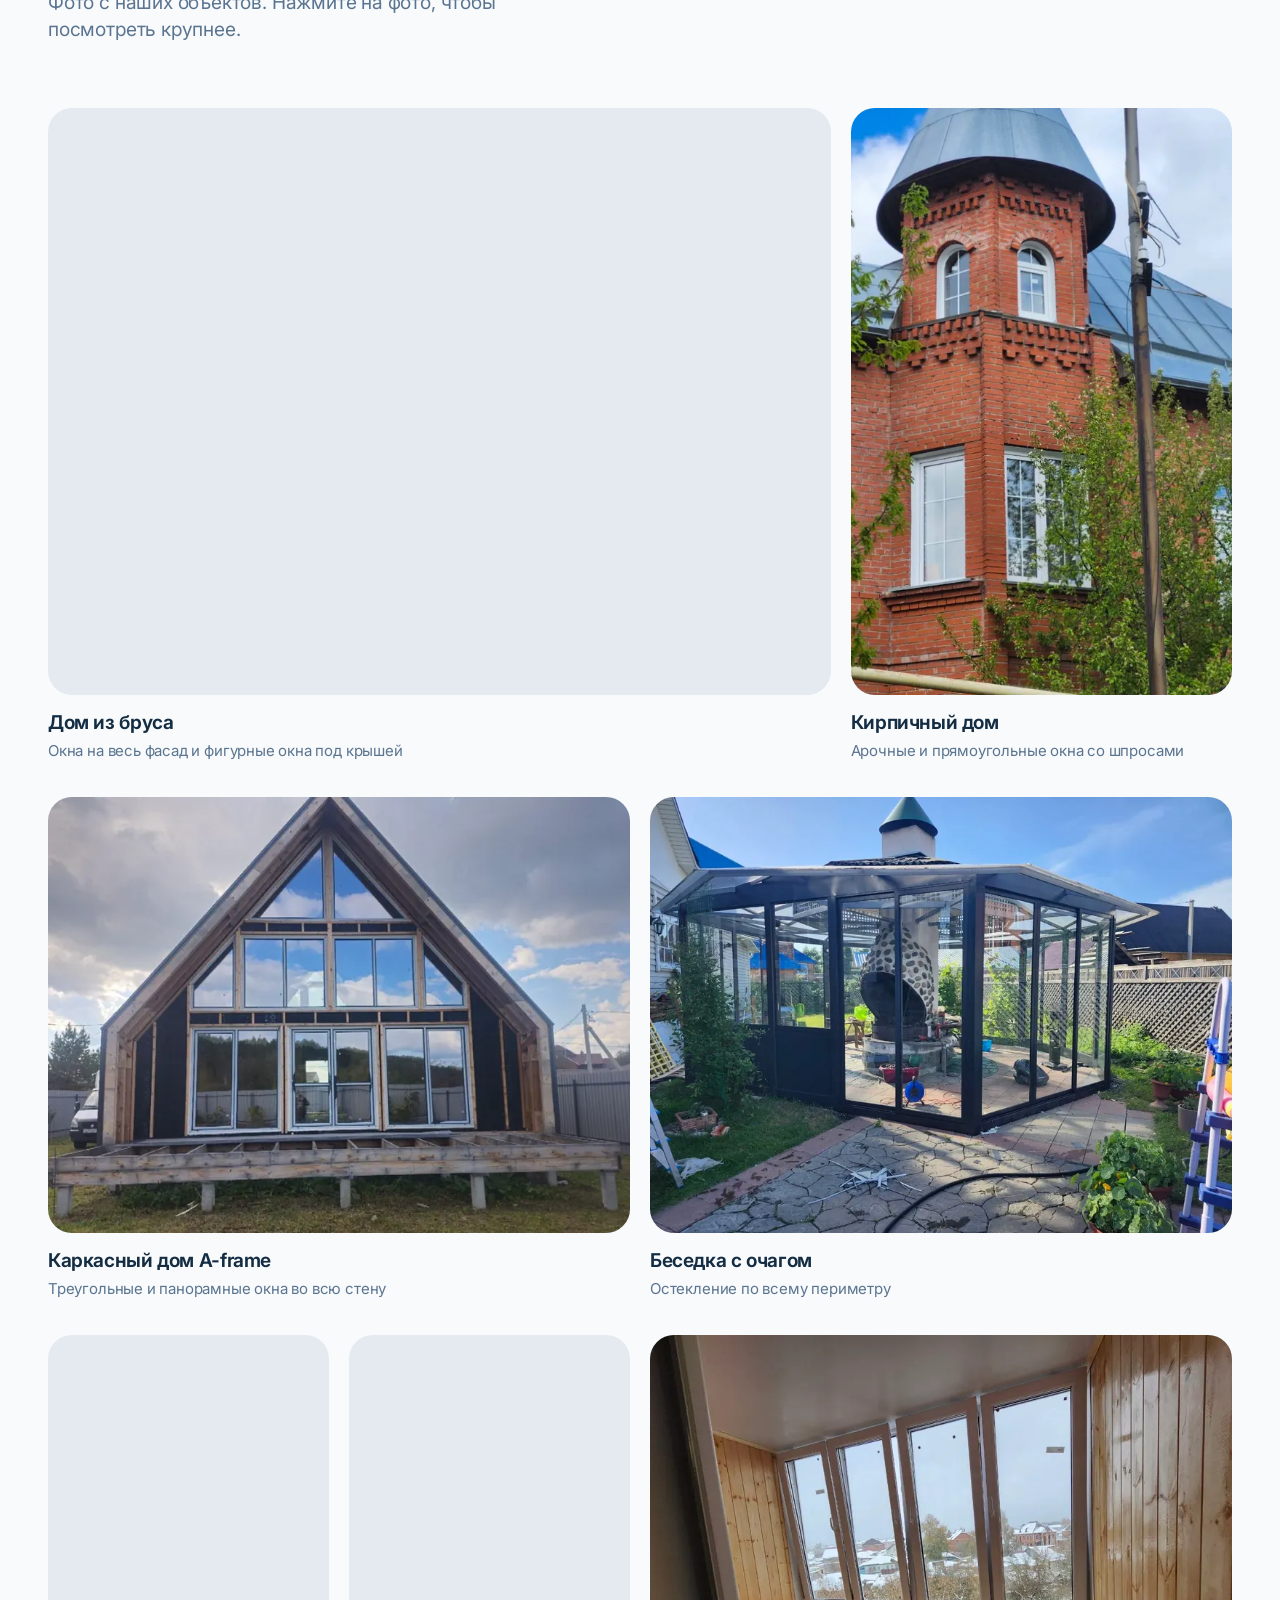
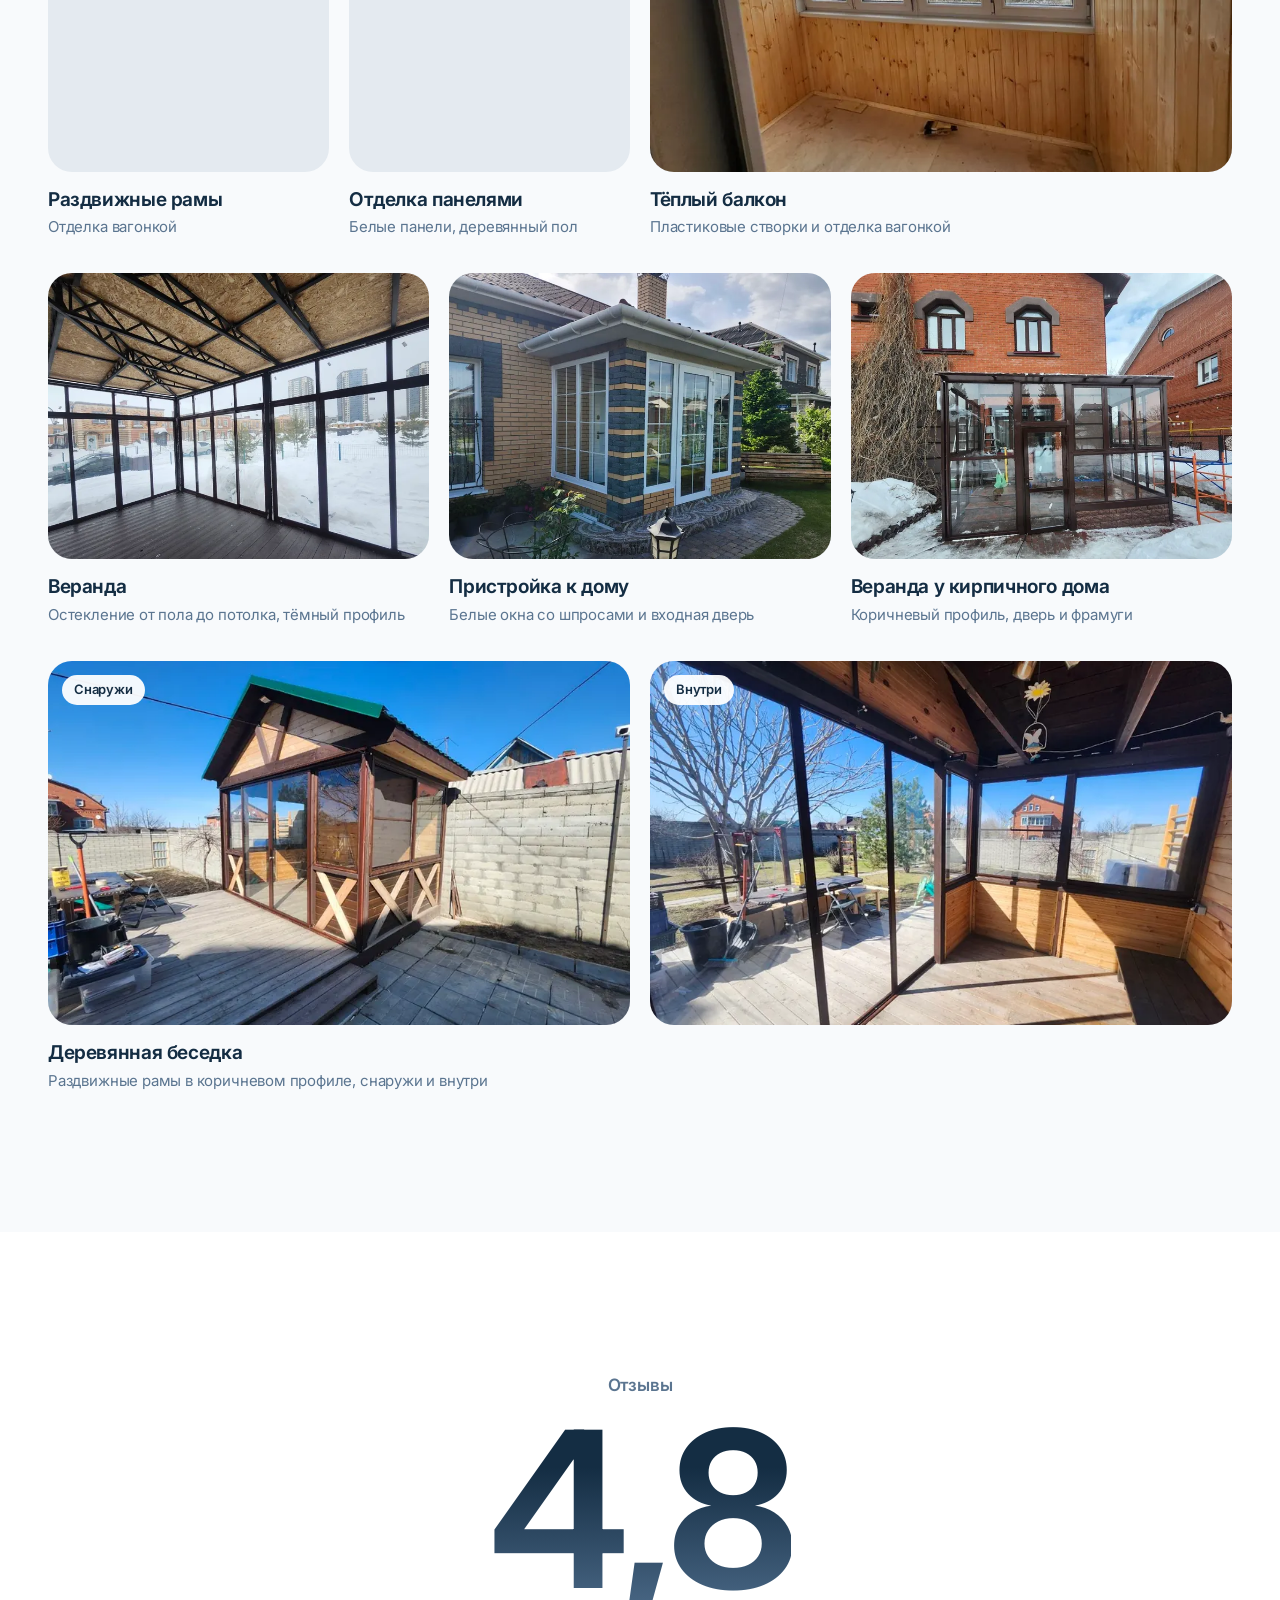
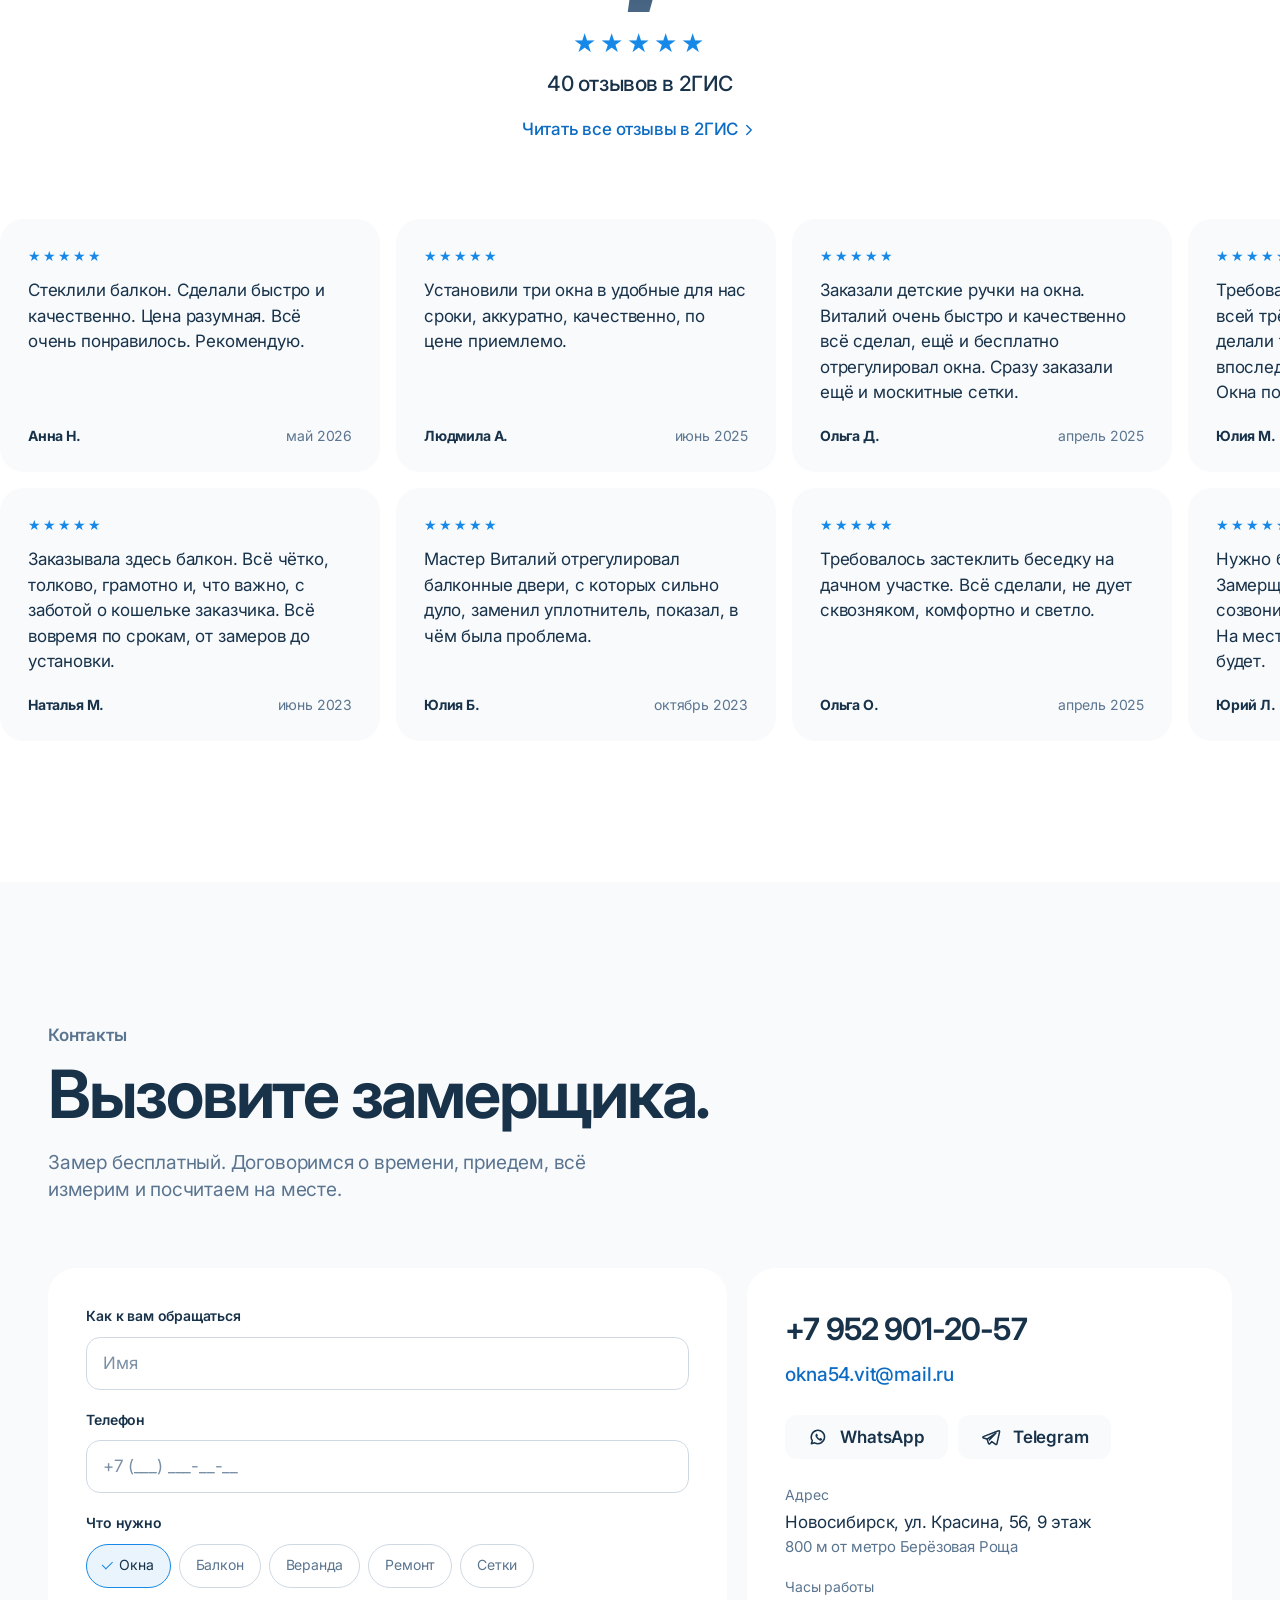
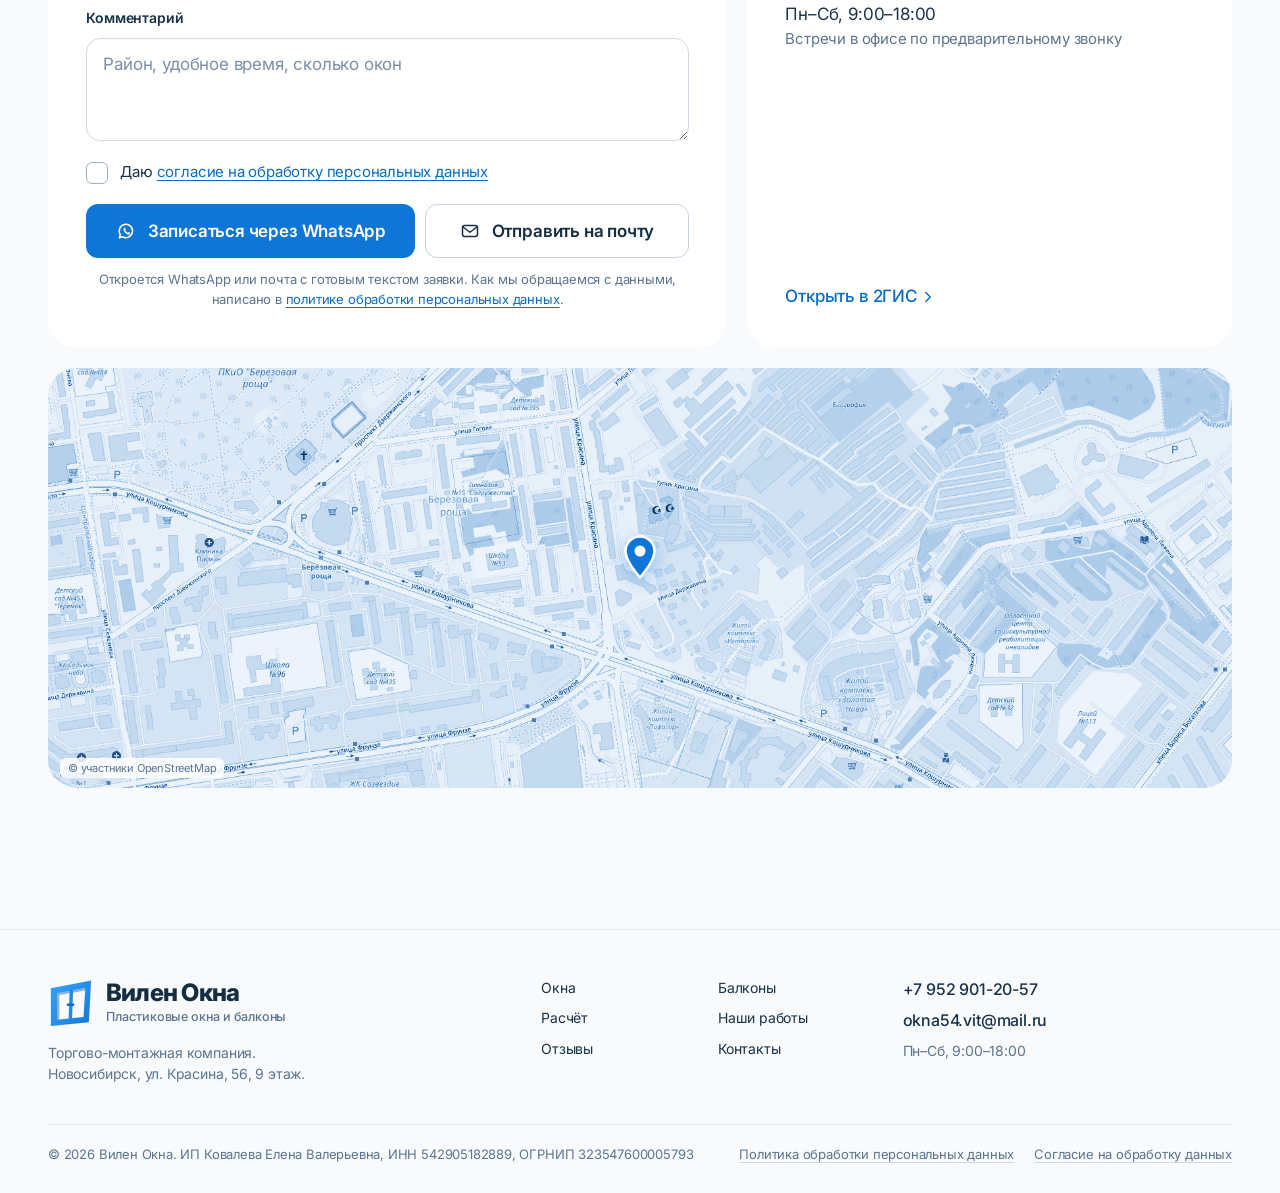
==== commit 0bbea49a: "Карта 2ГИС без всплывающей карточки: свой маркер, Leaflet, цвета сайта - виджет 2ГИС сам открывал ка" ====
--- a/index.html
+++ b/index.html
@@ -15,7 +15,7 @@
   <link rel="preload" as="font" type="font/woff2" href="assets/fonts/inter-cyrillic.woff2" crossorigin>
   <link rel="stylesheet" href="assets/css/fonts.css?v=1">
   <link rel="preload" as="image" href="assets/img/hero-interior-1280.webp" imagesrcset="assets/img/hero-interior-1280.webp 1280w, assets/img/hero-interior-2400.webp 2400w" imagesizes="(min-width: 1024px) 60vw, 100vw">
-  <link rel="stylesheet" href="assets/css/styles.css?v=14">
+  <link rel="stylesheet" href="assets/css/styles.css?v=16">
   <script>
     (function () {
       var d = document.documentElement;
@@ -648,9 +648,19 @@
             <!-- заставка, пока не загрузилась карта 2ГИС (и если она не загрузится) -->
             <img class="contact__map-img" src="assets/img/map-krasina-56.webp" width="1800" height="720" loading="lazy" decoding="async" alt="Карта: Новосибирск, улица Красина, 56">
             <span class="map-credit" aria-hidden="true">© участники OpenStreetMap</span>
-            <span class="map-pin" aria-hidden="true"><i></i></span>
-            <span class="map-label" aria-hidden="true">Вилен Окна<br><span>ул. Красина, 56</span></span>
+            <span class="map-pin-static" aria-hidden="true"><svg viewBox="0 0 36 46"><path d="M18 44.5C16.6 42.6 3.5 28.4 3.5 18a14.5 14.5 0 0 1 29 0c0 10.4-13.1 24.6-14.5 26.5z" fill="#0e76d6" stroke="#fff" stroke-width="2.5" stroke-linejoin="round"/><circle cx="18" cy="18" r="5.5" fill="#fff"/></svg></span>
             <div class="contact__map-live"></div>
+            <!-- двухцветный фильтр: тёмное на карте становится тёмно-синим сайта, светлое — светло-голубым -->
+            <svg class="map-filter" width="0" height="0" aria-hidden="true" focusable="false">
+              <filter id="map-duotone" color-interpolation-filters="sRGB">
+                <feColorMatrix type="saturate" values="0"/>
+                <feComponentTransfer>
+                  <feFuncR type="table" tableValues="0.078 0.20 0.55 0.93"/>
+                  <feFuncG type="table" tableValues="0.176 0.40 0.72 0.955"/>
+                  <feFuncB type="table" tableValues="0.263 0.62 0.88 0.985"/>
+                </feComponentTransfer>
+              </filter>
+            </svg>
             <button class="map-activate" type="button" hidden><span>Нажмите, чтобы двигать карту</span></button>
           </div>
         </div>
@@ -721,6 +731,6 @@
   <script src="assets/vendor/lenis.min.js" defer></script>
   <script src="assets/js/config.js?v=7" defer></script>
   <script src="assets/js/calculator.js?v=8" defer></script>
-  <script src="assets/js/main.js?v=11" defer></script>
+  <script src="assets/js/main.js?v=12" defer></script>
 </body>
 </html>
--- a/assets/css/styles.css
+++ b/assets/css/styles.css
@@ -733,18 +733,33 @@
   position: absolute; inset: 0; width: 100%; height: 100%;
   object-fit: cover; object-position: 50% 50%;
 }
-/* живая карта 2ГИС поверх заставки */
-.contact__map-live { position: absolute; inset: 0; opacity: 0; transition: opacity .6s var(--ease); }
+/* живая карта 2ГИС поверх заставки (Leaflet, тайлы 2ГИС) */
+.contact__map { isolation: isolate; }
+.contact__map-live {
+  position: absolute; inset: 0; z-index: 0;
+  opacity: 0; transition: opacity .6s var(--ease);
+}
 .contact__map.is-live .contact__map-live { opacity: 1; }
-.contact__map-live iframe { display: block; width: 100%; height: 100%; border: 0; filter: grayscale(1) contrast(1.02) brightness(1.05); }
-/* перекраска в синий сайта: оттенок даёт этот слой, яркость и детали остаются от карты */
-.contact__map-live::after {
-  content: ""; position: absolute; inset: 0; pointer-events: none;
-  background: var(--blue); mix-blend-mode: color; opacity: .55;
-}
-.contact__map.is-live .map-pin,
-.contact__map.is-live .map-label,
+.contact__map .leaflet-container { width: 100%; height: 100%; background: #dfeaf6; font: inherit; }
+/* перекрашиваем только подложку карты в синий сайта, маркер остаётся ярким */
+.contact__map .map-tiles,
+.contact__map-img { filter: url(#map-duotone); }
+.map-filter { position: absolute; width: 0; height: 0; overflow: hidden; }
+.map-marker svg, .map-pin-static svg { display: block; width: 36px; height: 46px; filter: drop-shadow(0 6px 10px rgba(14, 118, 214, .35)); }
+.map-pin-static { position: absolute; left: 50%; top: 50%; z-index: 1; transform: translate(-18px, -45px); pointer-events: none; }
+.contact__map.is-live .map-pin-static,
 .contact__map.is-live .map-credit { visibility: hidden; }
+.contact__map .leaflet-control-zoom { margin: 16px 16px 0 0; border: 0; border-radius: 12px; overflow: hidden; box-shadow: 0 4px 16px rgba(20, 45, 67, .14); }
+.contact__map .leaflet-control-zoom a {
+  width: 40px; height: 40px; line-height: 40px; font-size: 20px; font-weight: 500;
+  color: var(--ink-strong); border-bottom-color: var(--line-soft);
+}
+.contact__map .leaflet-control-zoom a:hover { background: var(--blue-soft); color: var(--blue-btn); }
+.contact__map .leaflet-control-attribution {
+  padding: 2px 8px; border-radius: 8px 0 0 0;
+  background: rgba(255, 255, 255, .85); font-size: 11px; color: var(--ink-2);
+}
+.contact__map .leaflet-control-attribution a { color: var(--link); }
 .map-activate {
   position: absolute; inset: 0; z-index: 2;
   display: flex; align-items: flex-end; justify-content: center; padding: 0 0 18px;
@@ -764,23 +779,6 @@
   padding: 2px 8px; border-radius: 6px; background: rgba(255, 255, 255, .85);
   font-size: 11px; color: var(--ink-2);
 }
-.map-pin {
-  position: absolute; left: 50%; top: 50%; width: 22px; height: 22px; margin: -11px 0 0 -11px;
-  border-radius: 50%; background: var(--blue); border: 4px solid #fff;
-  box-shadow: 0 4px 14px rgba(22, 137, 232, .45); pointer-events: none;
-}
-.map-pin i {
-  position: absolute; inset: -4px; border-radius: 50%; border: 2px solid var(--blue);
-  animation: pulse 2.4s var(--ease) infinite;
-}
-@keyframes pulse { 0% { transform: scale(1); opacity: .8; } 100% { transform: scale(3.2); opacity: 0; } }
-.map-label {
-  position: absolute; left: calc(50% + 22px); top: calc(50% - 26px);
-  padding: 10px 14px; border-radius: 14px; background: #fff; pointer-events: none;
-  font-size: 15px; font-weight: 600; line-height: 1.25;
-  box-shadow: 0 6px 24px rgba(0, 0, 0, .12);
-}
-.map-label span { font-weight: 400; color: var(--ink-2); font-size: 13px; }
 
 /* ---------- Подвал ---------- */
 .footer { border-top: 1px solid var(--line-soft); padding-block: 48px 28px; font-size: 14px; }
@@ -876,7 +874,6 @@
 .motion .work__media.is-in img { scale: 1; }
 
 /* пульс метки на карте только пока карта на экране */
-.contact__map:not(.is-running) .map-pin i { animation-play-state: paused; }
 
 /*
  * Привязка к прокрутке без JS: браузер ведёт эти анимации сам, в потоке
@@ -1001,7 +998,7 @@
 }
 
 @media (max-width: 767px) {
-  .contact__map { height: 420px; }
+  .contact__map { height: 340px; }
   .header-phones { display: none; }
   .burger { margin-left: auto; }
   .brand { gap: 10px; }
@@ -1049,7 +1046,6 @@
   .review p { font-size: 16px; }
   .section__head--row { display: block; }
   .section__head--row .section__lead { margin-top: 16px; }
-  .map-label { display: none; }
 }
 
 @media (max-width: 359px) {
@@ -1079,7 +1075,3 @@
   }
 }
 
-/* у виджета 2ГИС карточка фиксированной ширины: на узком телефоне уменьшаем карту целиком, чтобы карточка влезала */
-@media (max-width: 480px) {
-  .contact__map-live iframe { width: calc(100% / .76); height: calc(100% / .76); transform: scale(.76); transform-origin: 0 0; }
-}
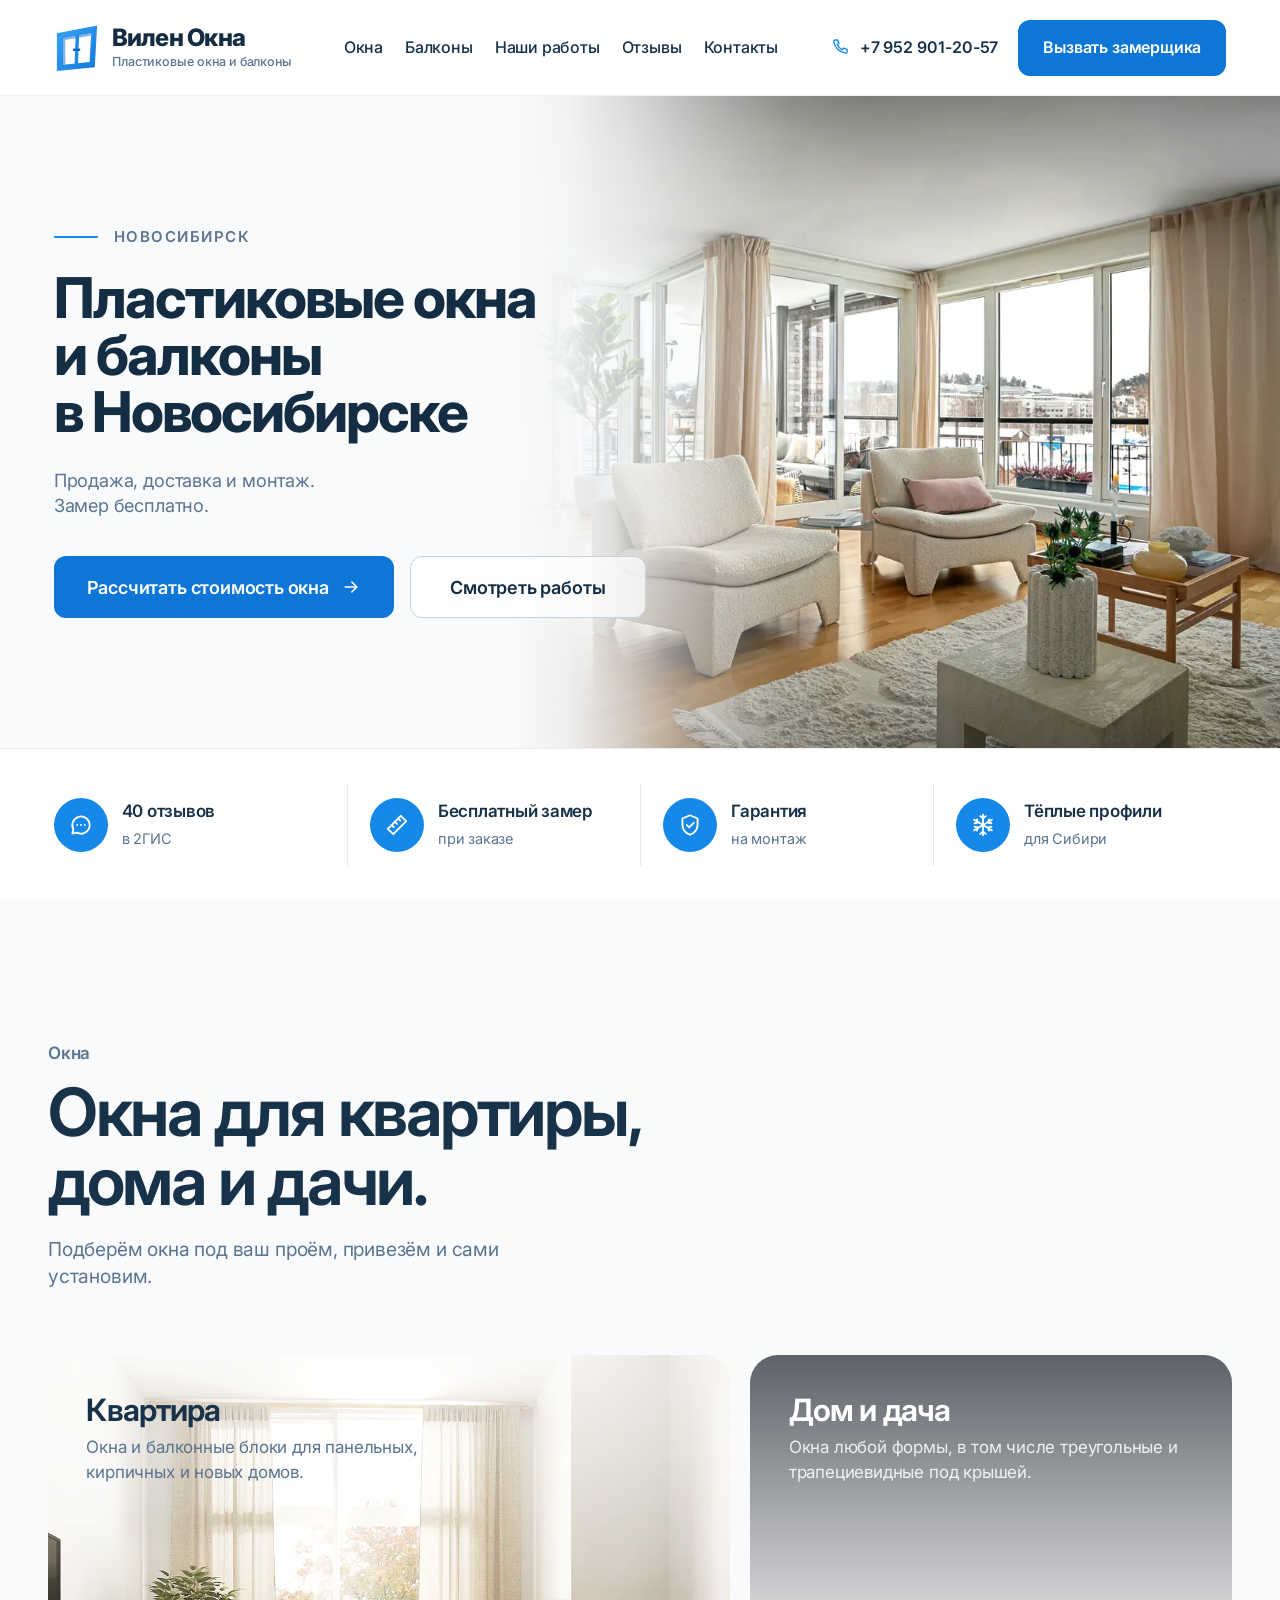
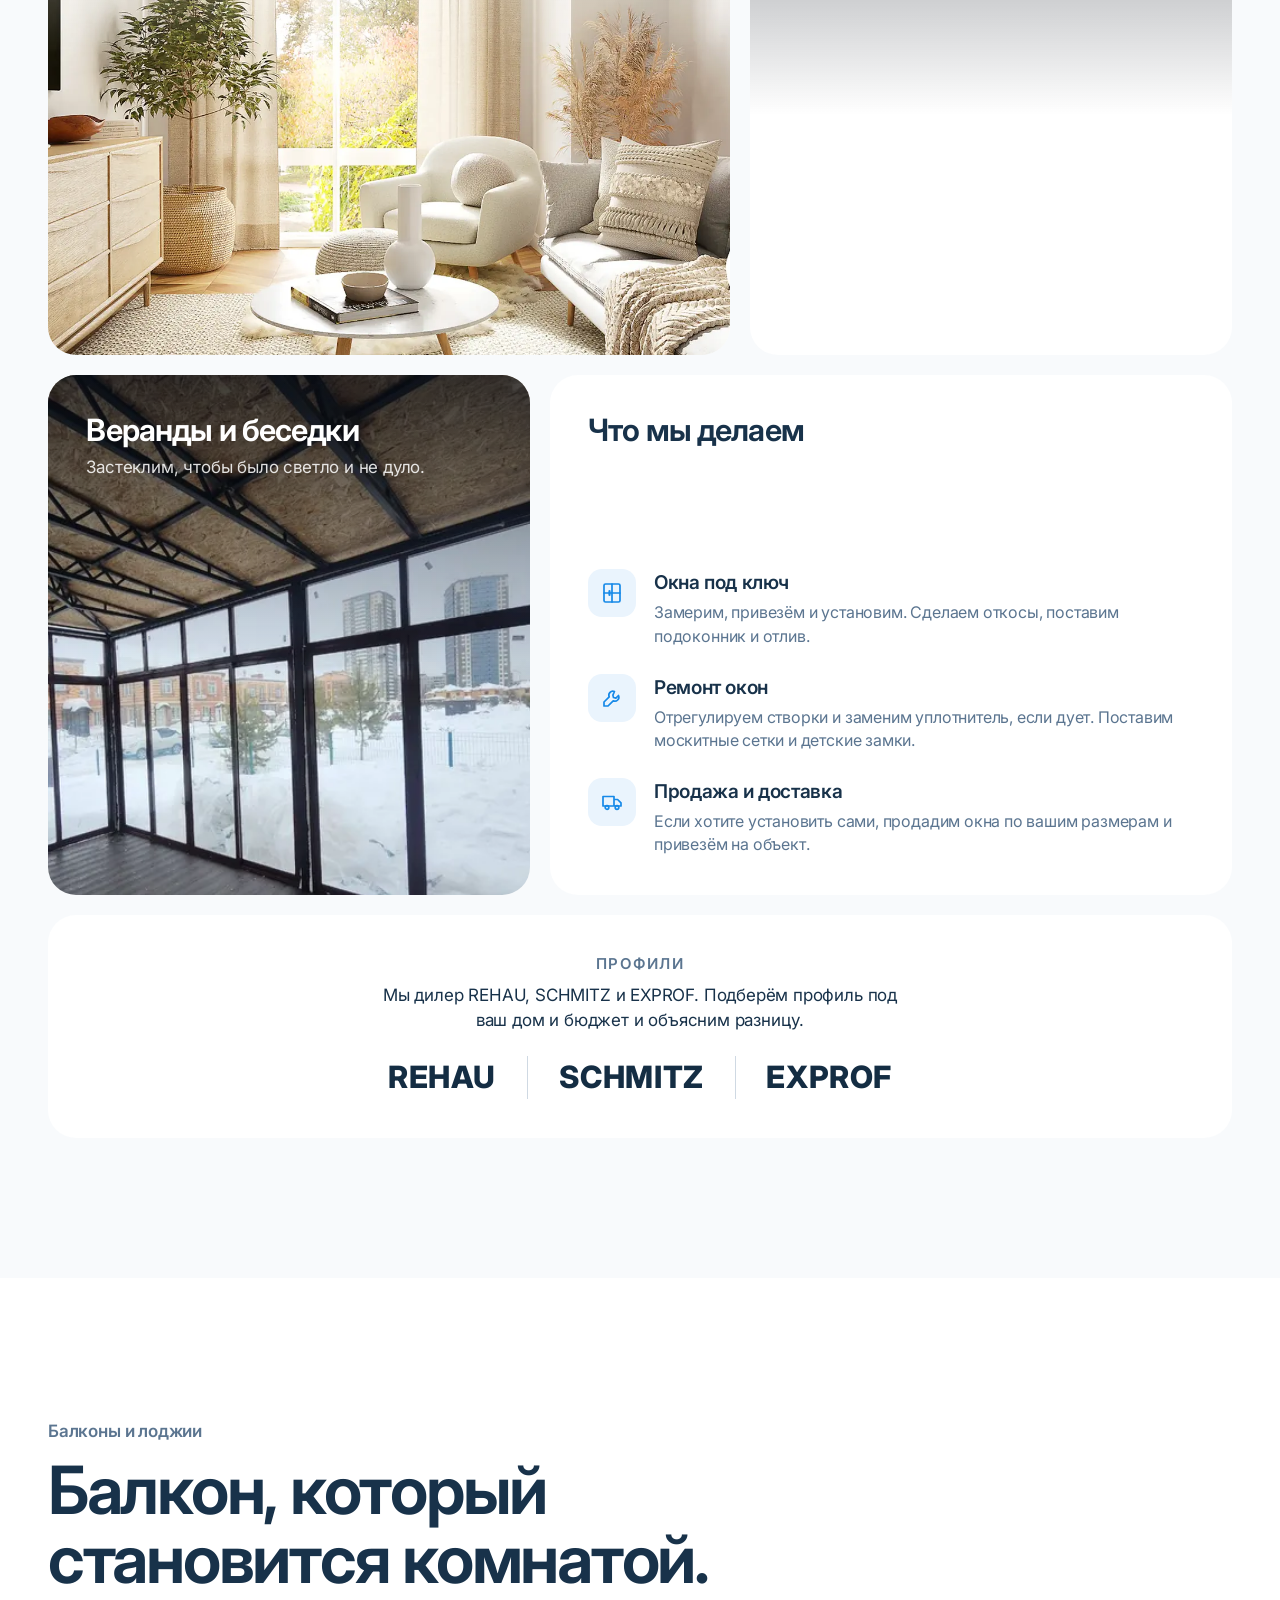
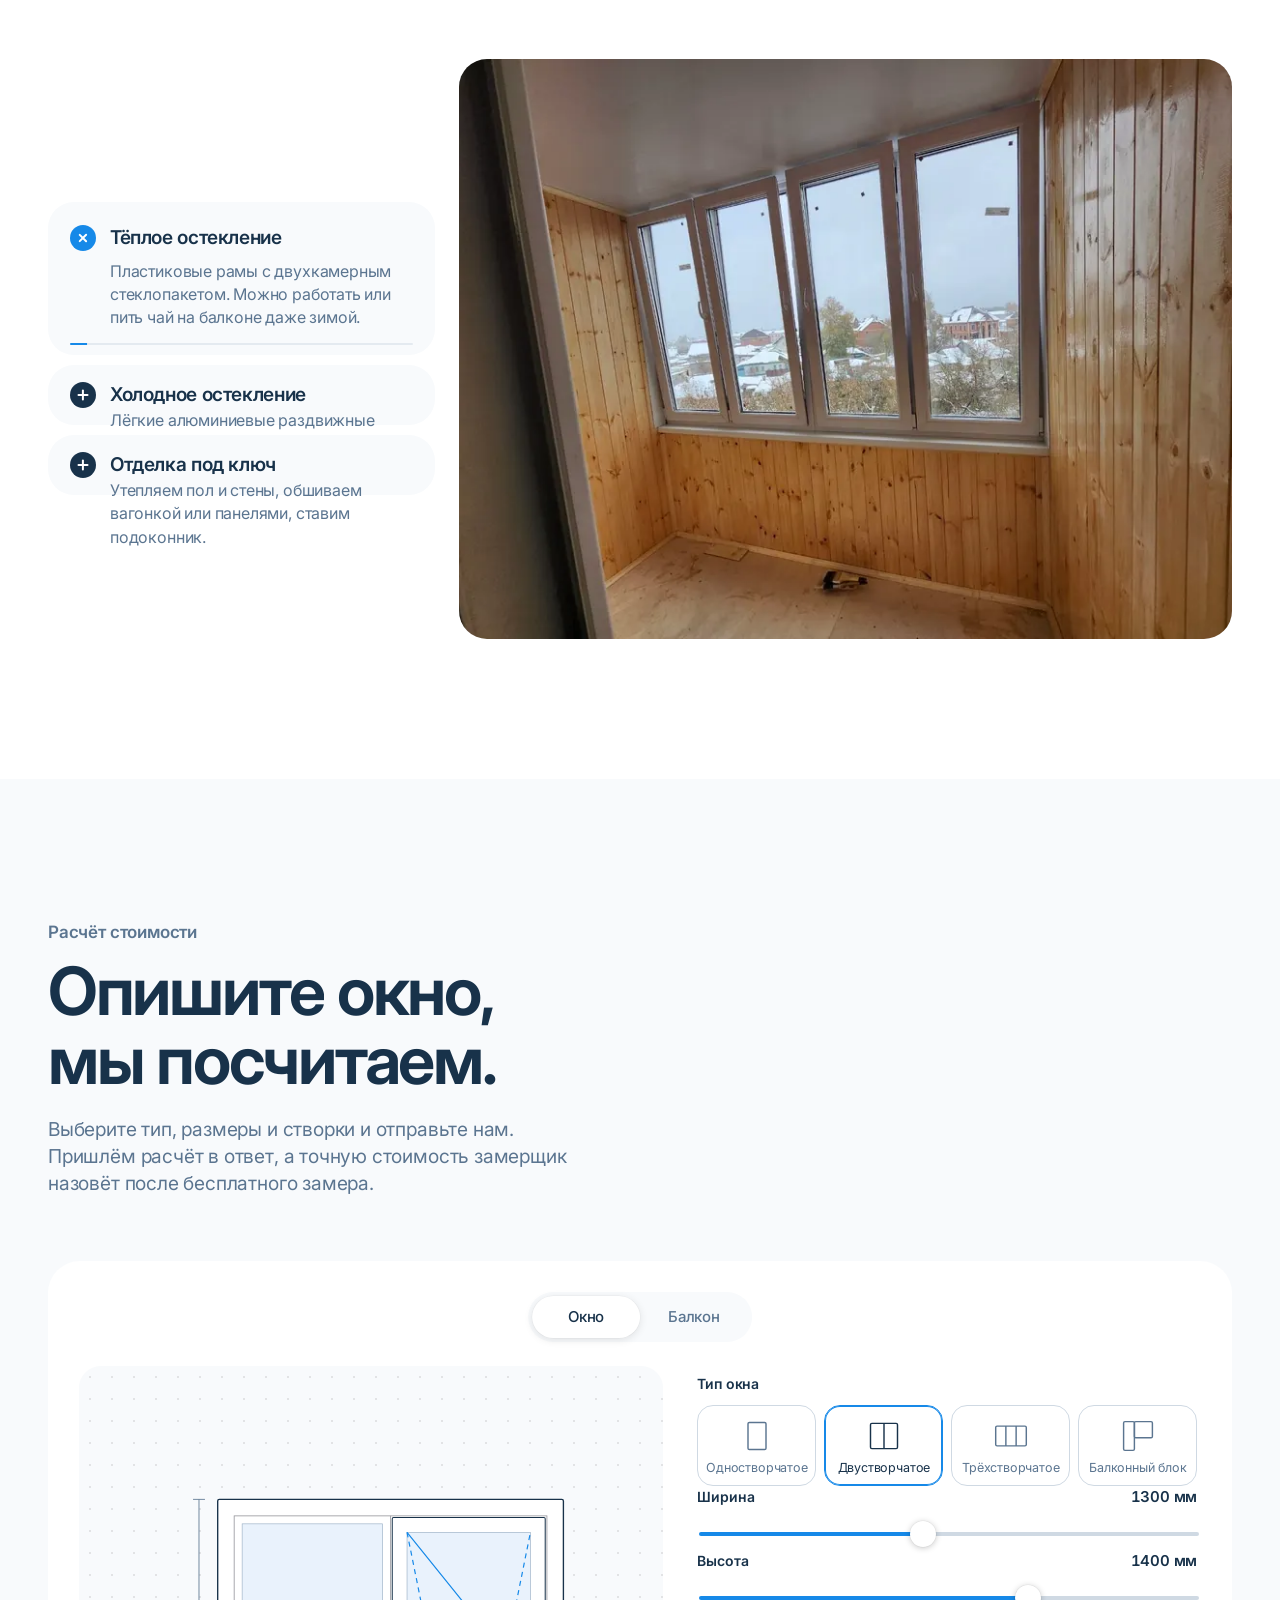
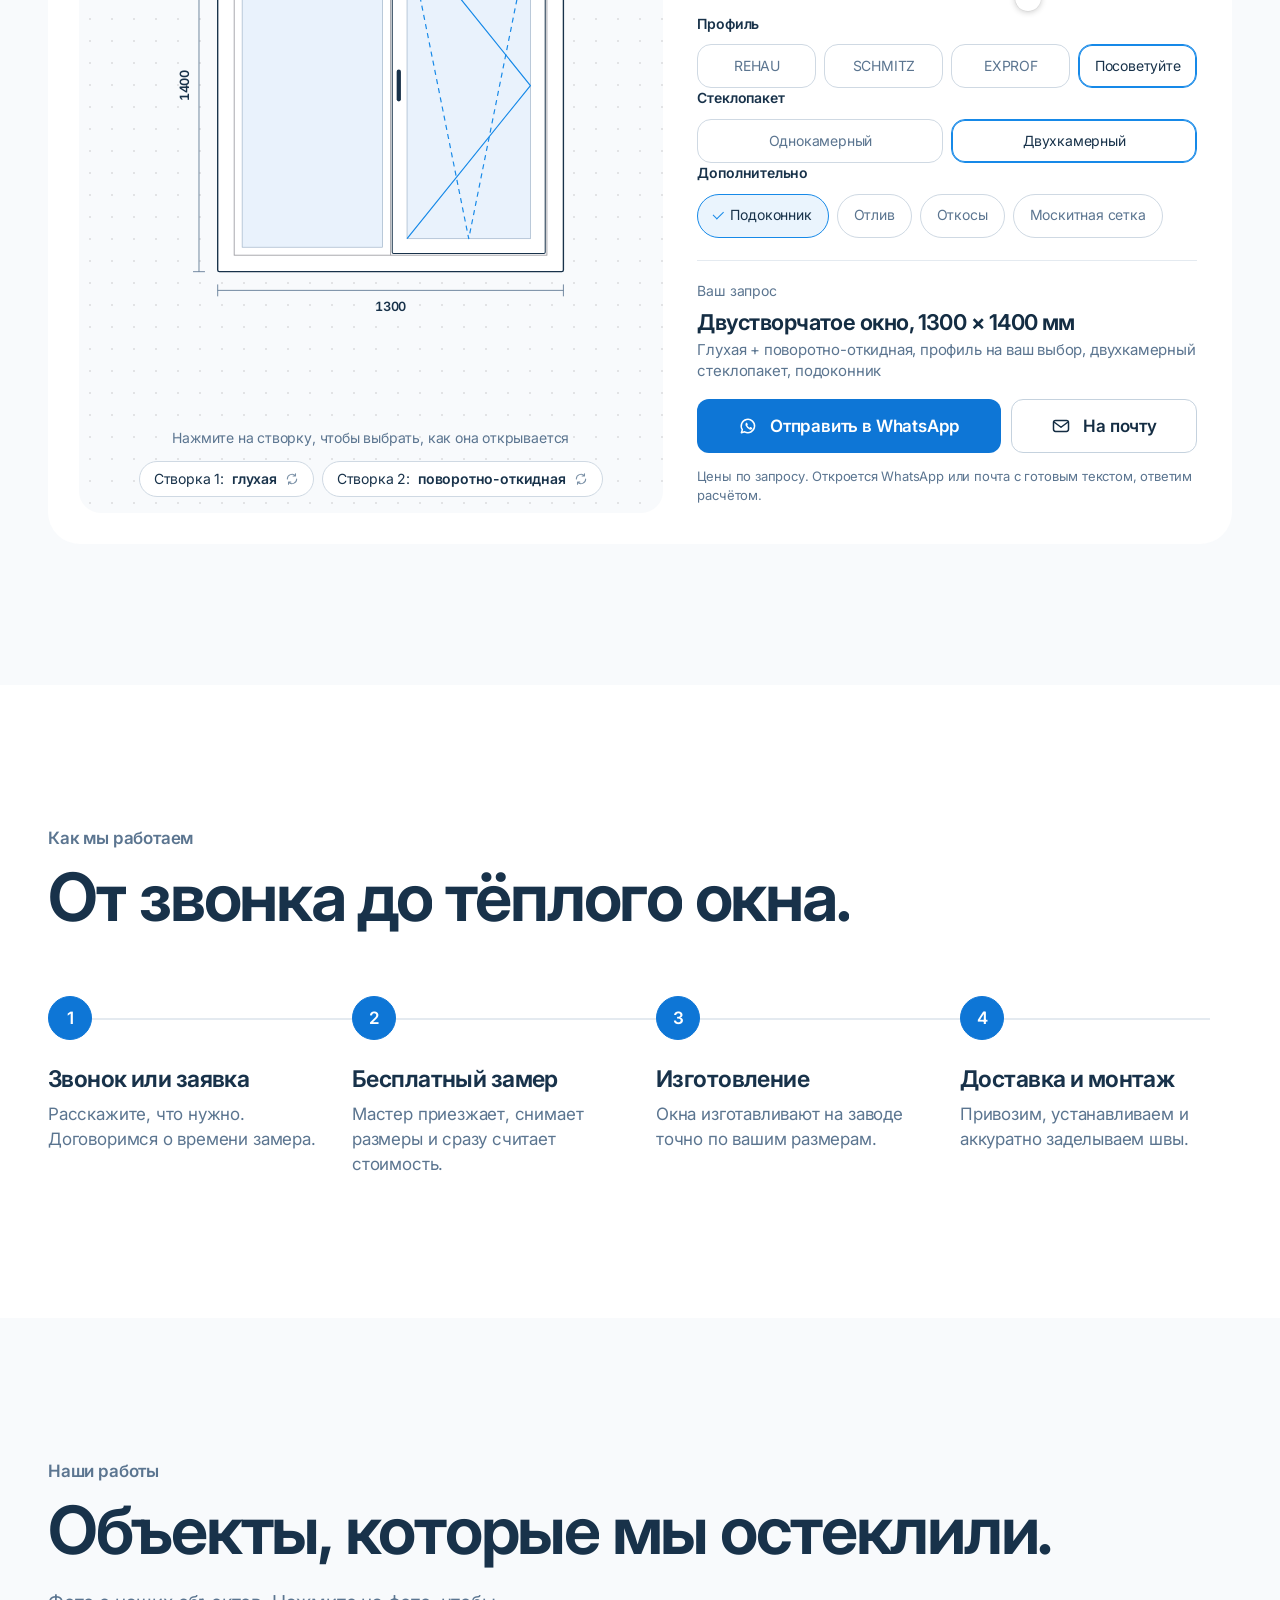
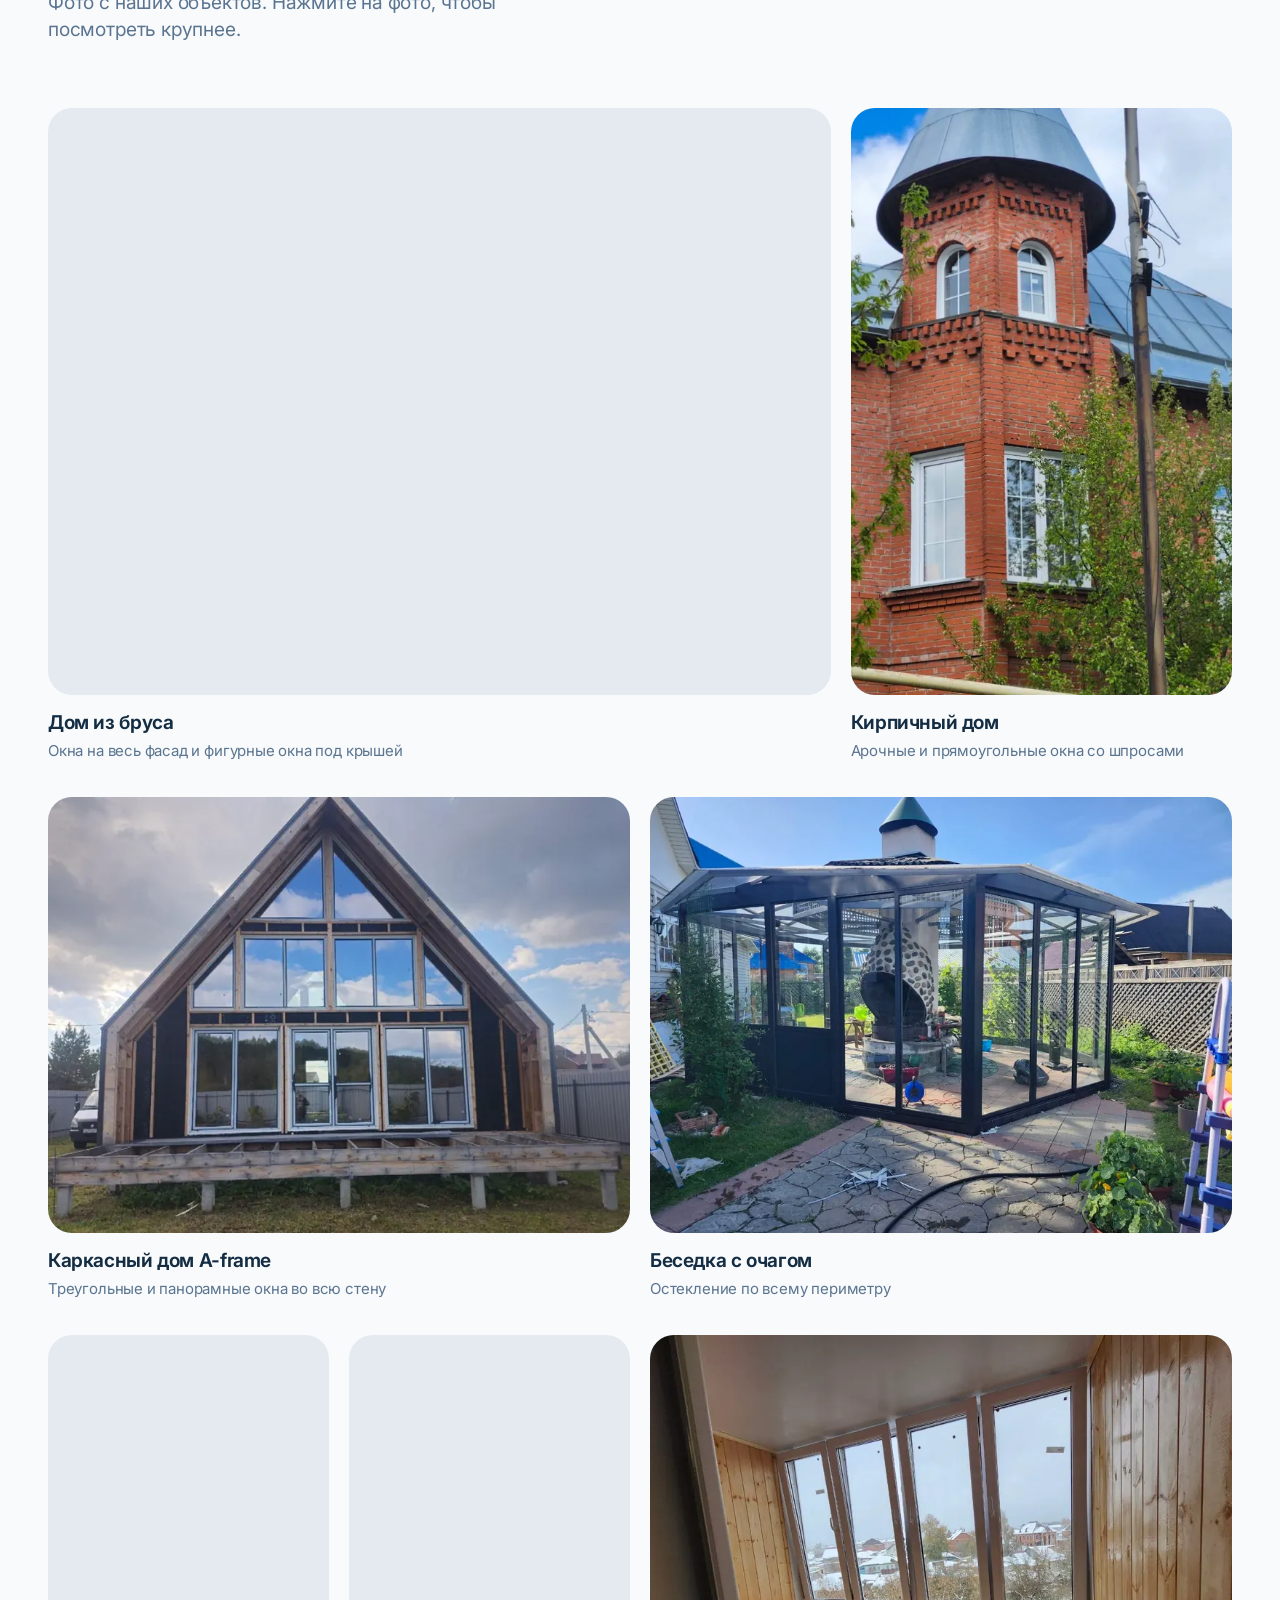
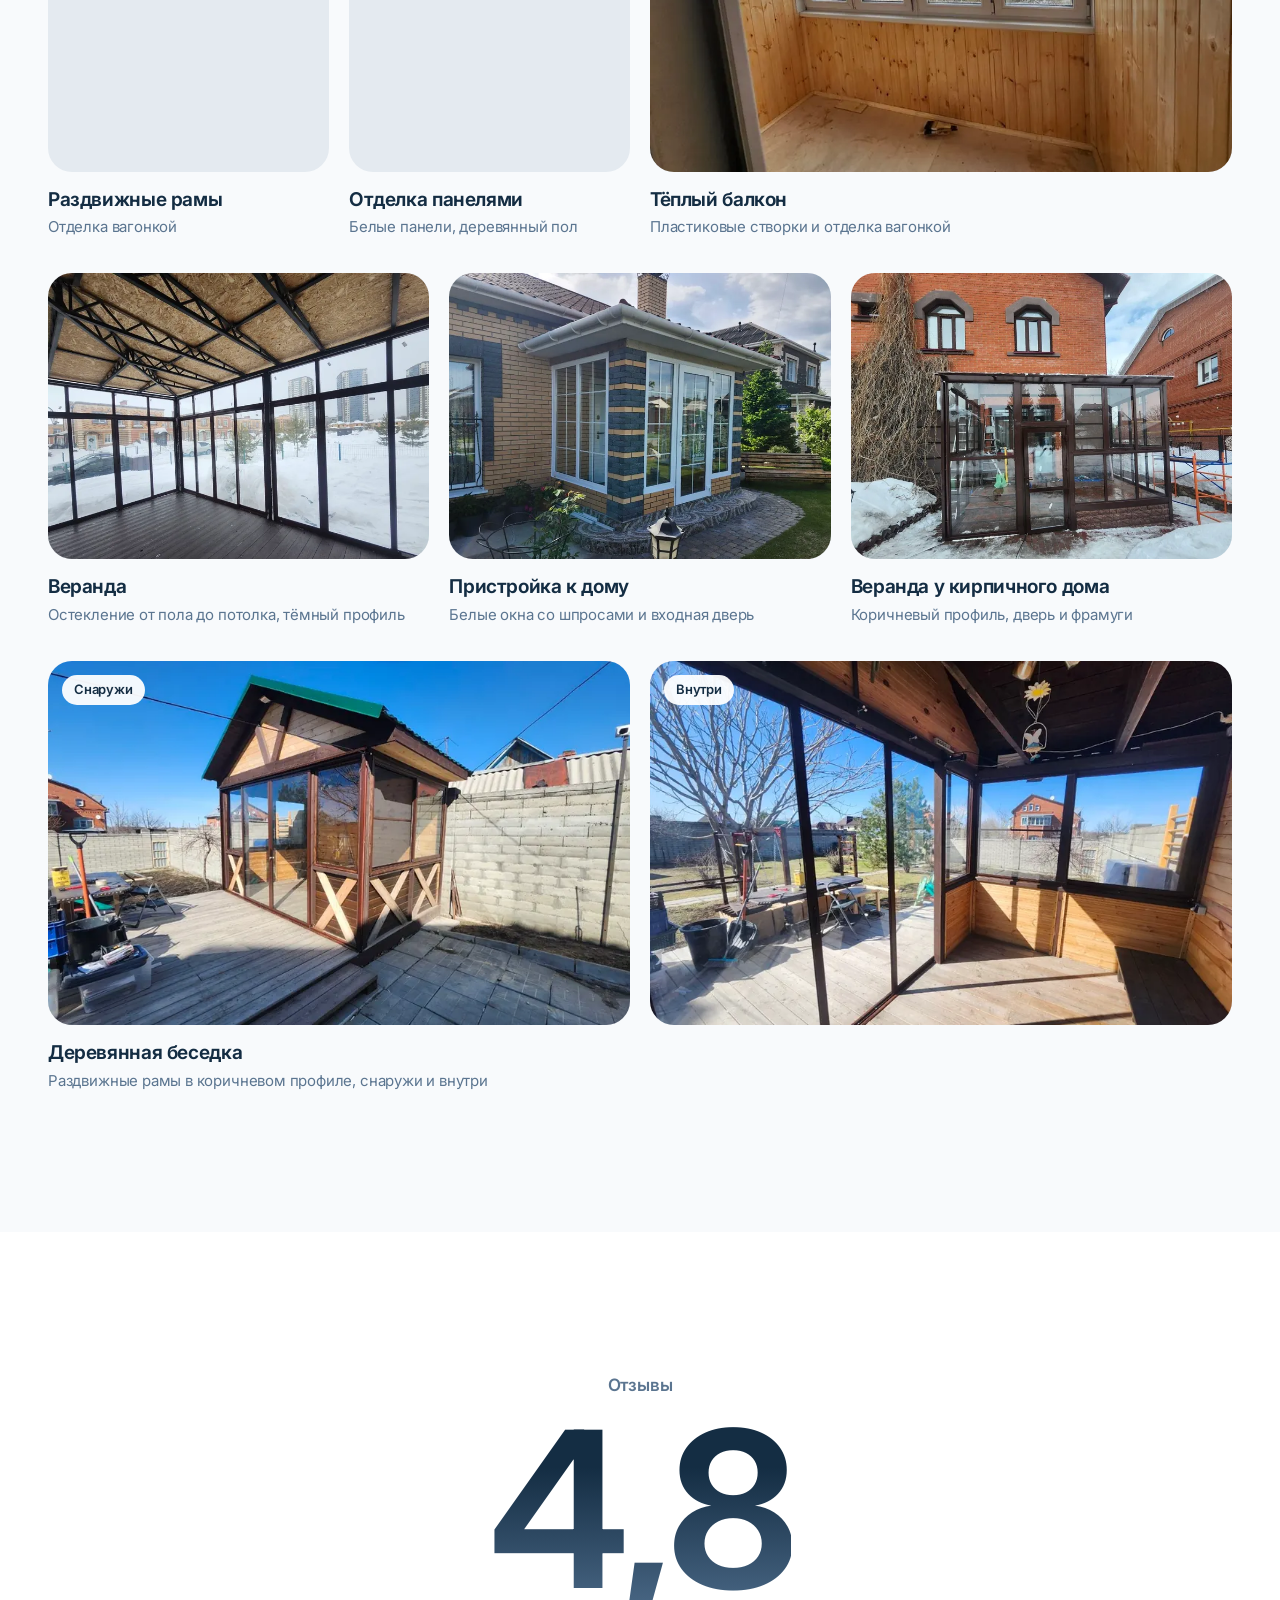
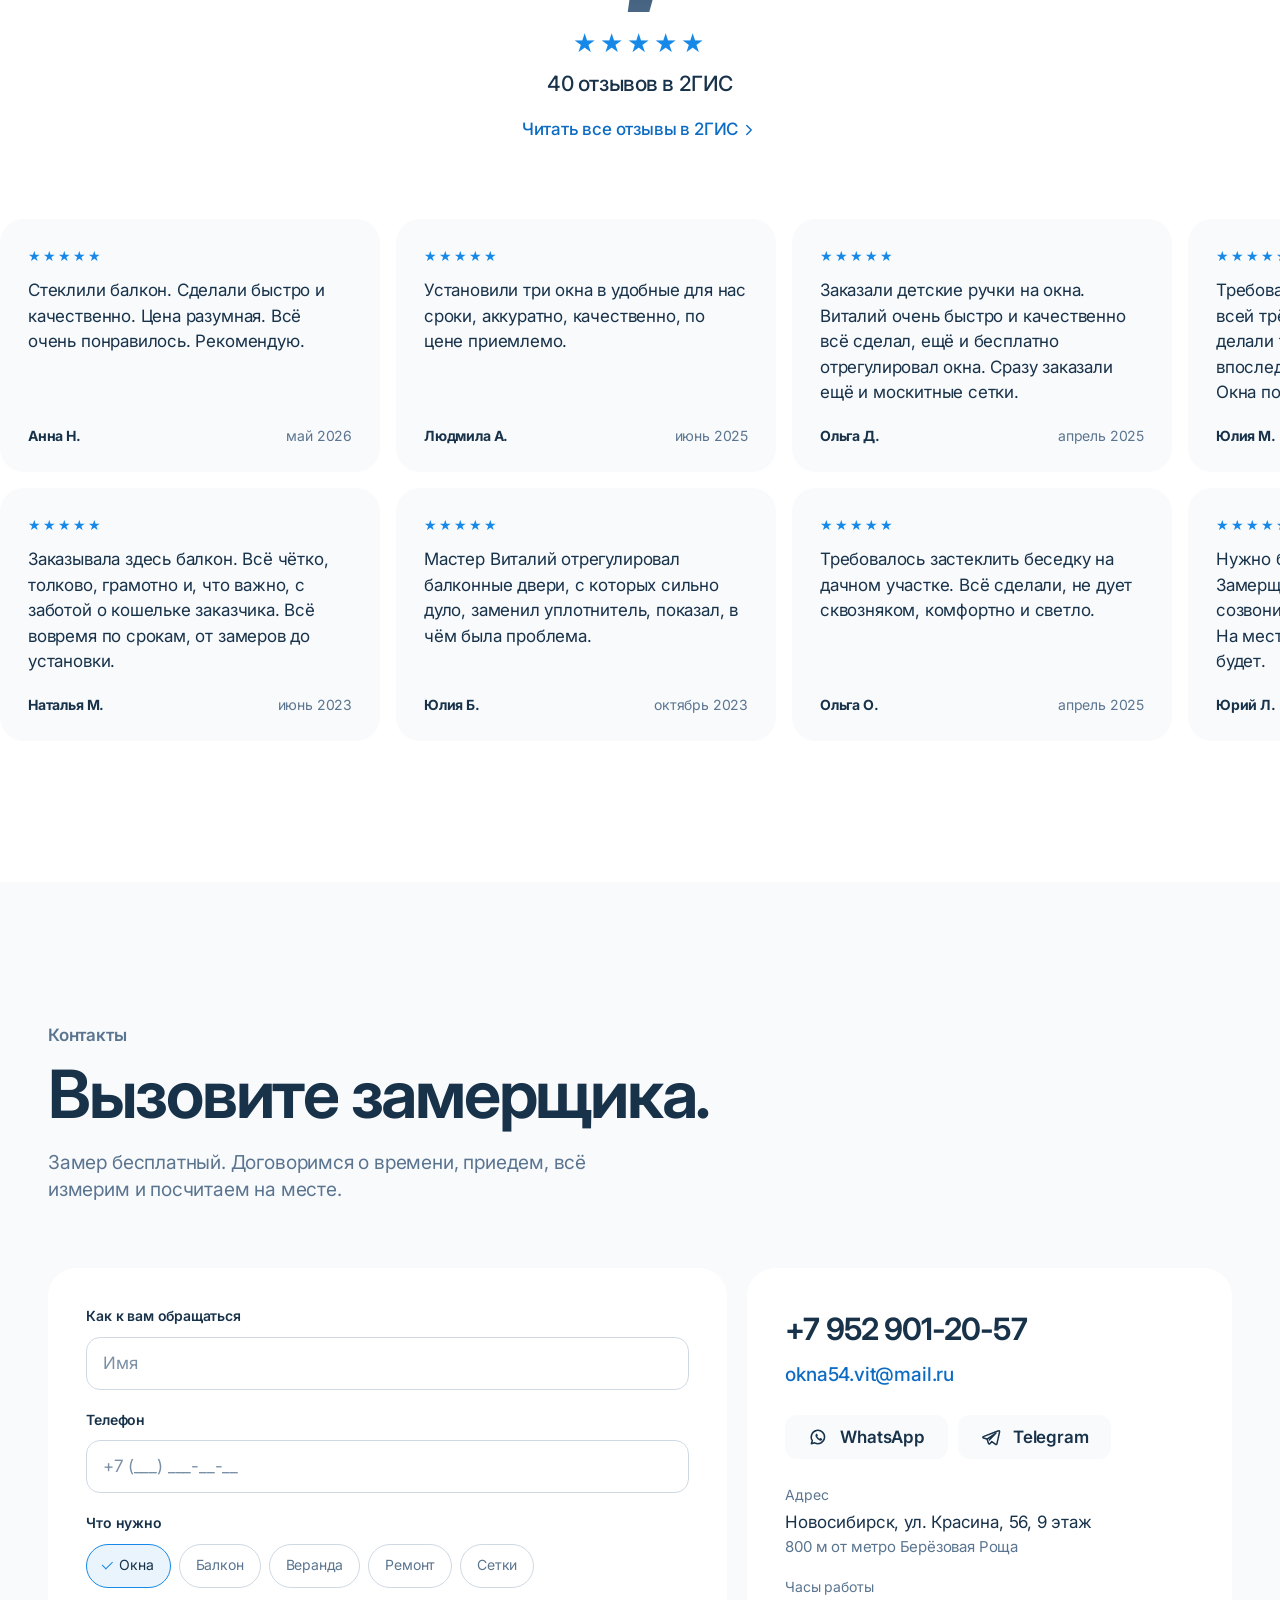
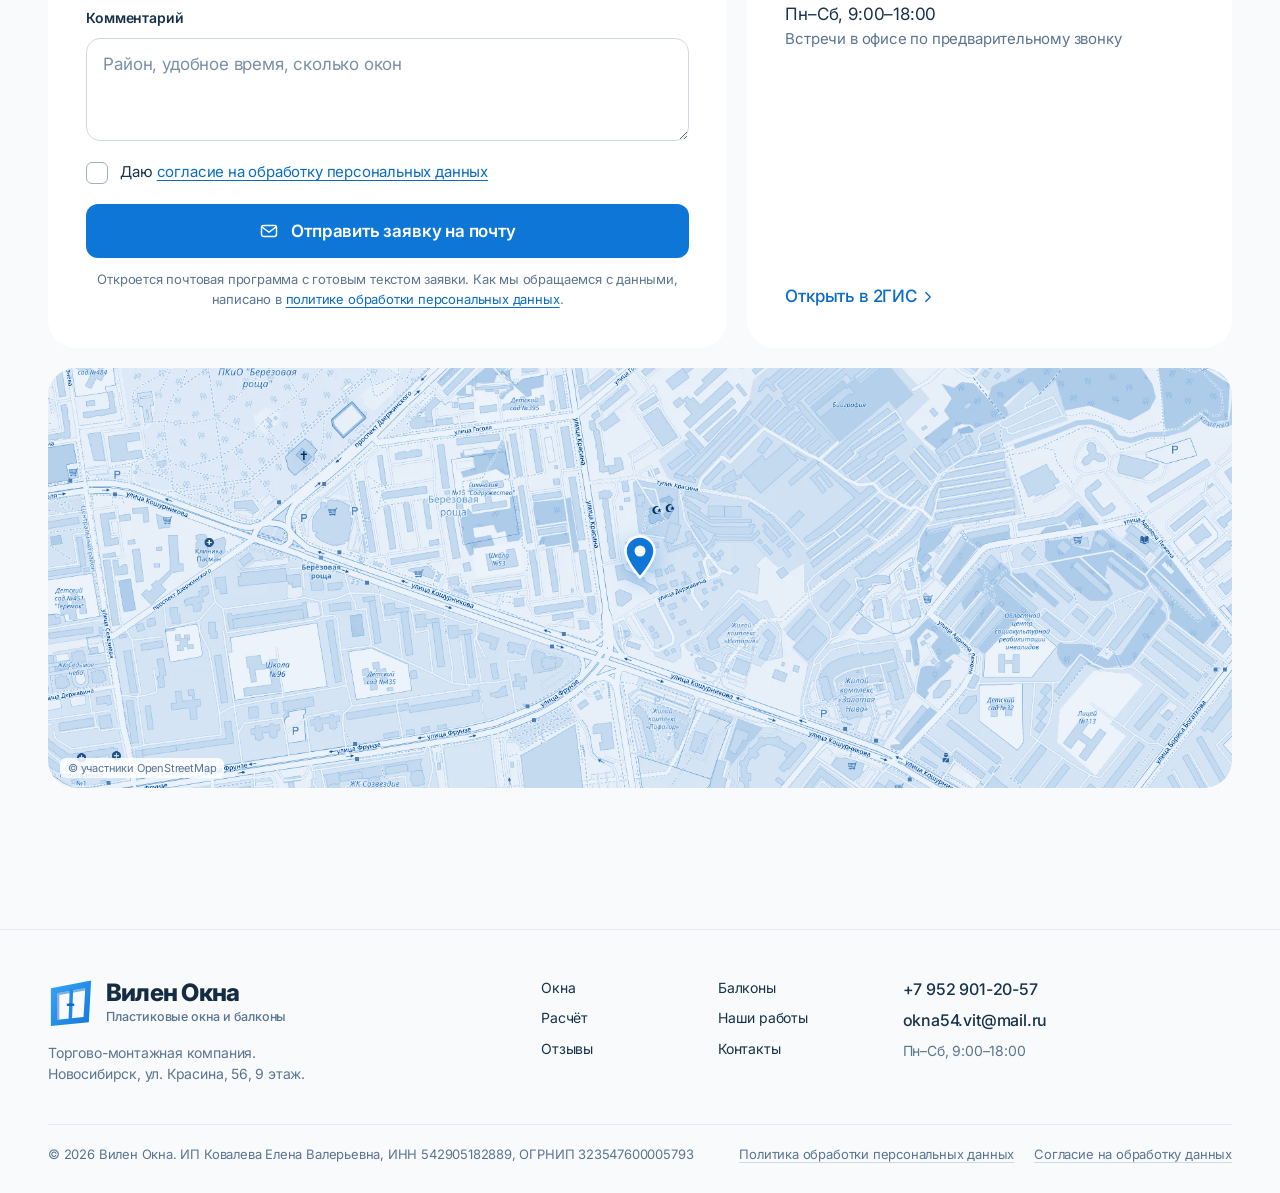
==== commit e433cf42: "Форма замера без WhatsApp: заявка уходит только на почту Персональные данные из формы больше не идут" ====
--- a/index.html
+++ b/index.html
@@ -15,7 +15,7 @@
   <link rel="preload" as="font" type="font/woff2" href="assets/fonts/inter-cyrillic.woff2" crossorigin>
   <link rel="stylesheet" href="assets/css/fonts.css?v=1">
   <link rel="preload" as="image" href="assets/img/hero-interior-1280.webp" imagesrcset="assets/img/hero-interior-1280.webp 1280w, assets/img/hero-interior-2400.webp 2400w" imagesizes="(min-width: 1024px) 60vw, 100vw">
-  <link rel="stylesheet" href="assets/css/styles.css?v=16">
+  <link rel="stylesheet" href="assets/css/styles.css?v=17">
   <script>
     (function () {
       var d = document.documentElement;
@@ -603,11 +603,10 @@
               </label>
               <p class="field__error" id="lead-consent-error" hidden>Чтобы отправить заявку, отметьте согласие на обработку данных.</p>
             </div>
-            <div class="form__actions">
-              <button class="btn btn--primary btn--lg" type="submit" data-channel="whatsapp"><svg class="icon" viewBox="0 0 24 24" aria-hidden="true"><path d="M4 20l1.2-3.6A8 8 0 1 1 8 19z"/><path d="M9.2 8.6c.2-.5.5-.5.8-.5h.5c.2 0 .4.1.5.4l.7 1.6c.1.2 0 .4-.1.6l-.5.6c.6 1.2 1.6 2.1 2.8 2.7l.6-.6c.2-.2.4-.2.6-.1l1.6.7c.3.1.4.3.4.6v.4c0 .4-.2.8-.6 1a3 3 0 0 1-2.6.2 8.6 8.6 0 0 1-4.6-4.4c-.4-1-.5-2 .1-3.2z" class="fill"/></svg>Записаться через WhatsApp</button>
-              <button class="btn btn--outline btn--lg" type="submit" data-channel="email"><svg class="icon" viewBox="0 0 24 24" aria-hidden="true"><rect x="3" y="5.5" width="18" height="13" rx="2.5"/><path d="m4 7.5 8 6 8-6"/></svg>Отправить на почту</button>
-            </div>
-            <p class="form__note">Откроется WhatsApp или почта с готовым текстом заявки. Как мы обращаемся с данными, написано в <a href="privacy.html" target="_blank" rel="noopener">политике обработки персональных данных</a>.</p>
+            <div class="form__actions form__actions--single">
+              <button class="btn btn--primary btn--lg" type="submit" data-channel="email"><svg class="icon" viewBox="0 0 24 24" aria-hidden="true"><rect x="3" y="5.5" width="18" height="13" rx="2.5"/><path d="m4 7.5 8 6 8-6"/></svg>Отправить заявку на почту</button>
+            </div>
+            <p class="form__note">Откроется почтовая программа с готовым текстом заявки. Как мы обращаемся с данными, написано в <a href="privacy.html" target="_blank" rel="noopener">политике обработки персональных данных</a>.</p>
             <div class="form__done" hidden>
               <svg class="icon" viewBox="0 0 24 24" aria-hidden="true"><path d="M5 12.5l4.5 4.5L19 7.5"/></svg>
               <p><b>Заявка отправлена.</b> Перезвоним в рабочее время.</p>
@@ -731,6 +730,6 @@
   <script src="assets/vendor/lenis.min.js" defer></script>
   <script src="assets/js/config.js?v=7" defer></script>
   <script src="assets/js/calculator.js?v=8" defer></script>
-  <script src="assets/js/main.js?v=12" defer></script>
+  <script src="assets/js/main.js?v=13" defer></script>
 </body>
 </html>
--- a/assets/css/styles.css
+++ b/assets/css/styles.css
@@ -702,6 +702,7 @@
 textarea.input { resize: vertical; min-height: 96px; }
 .field__error { color: #d70015; font-size: 14px; }
 .form__actions { display: grid; grid-template-columns: 1.25fr 1fr; gap: 10px; }
+.form__actions--single { grid-template-columns: 1fr; }
 .form__note { font-size: 13px; color: var(--ink-2); text-align: center; margin-top: -8px; }
 .form__done {
   display: flex; gap: 12px; align-items: flex-start;
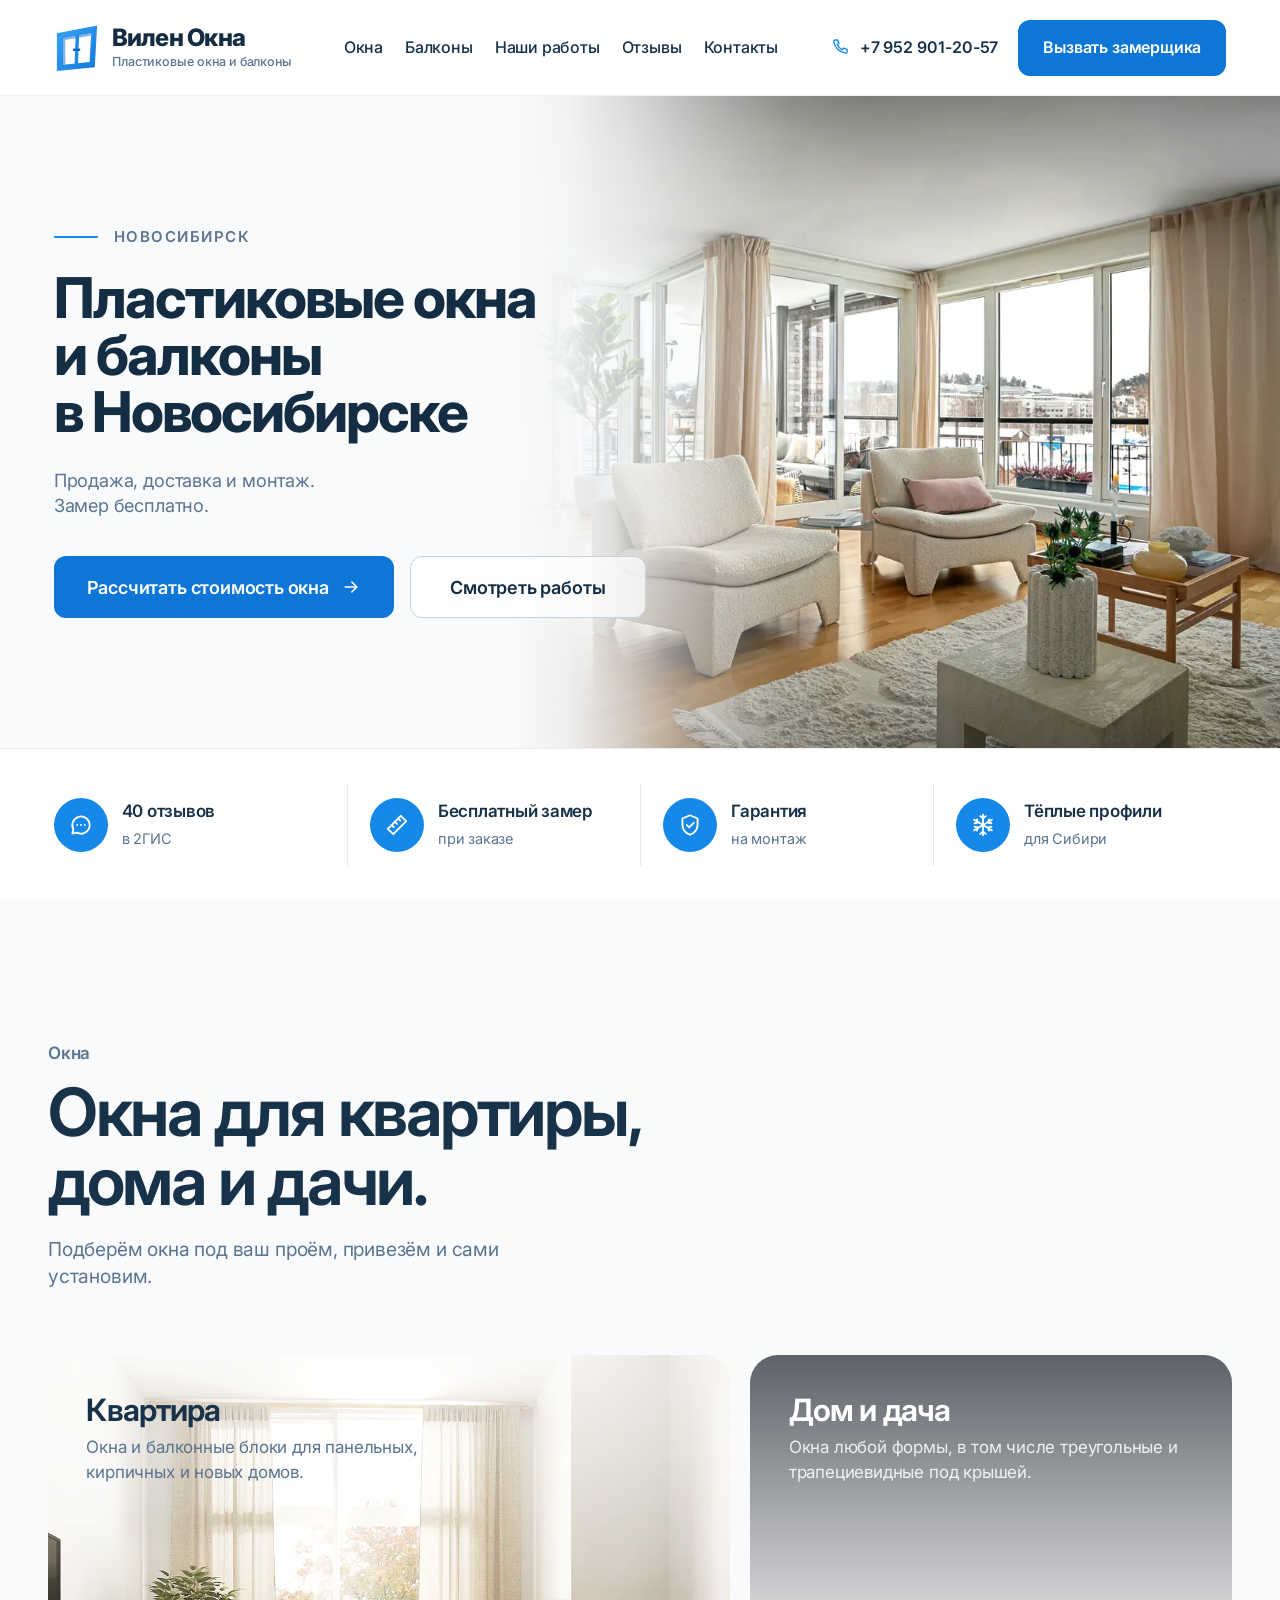
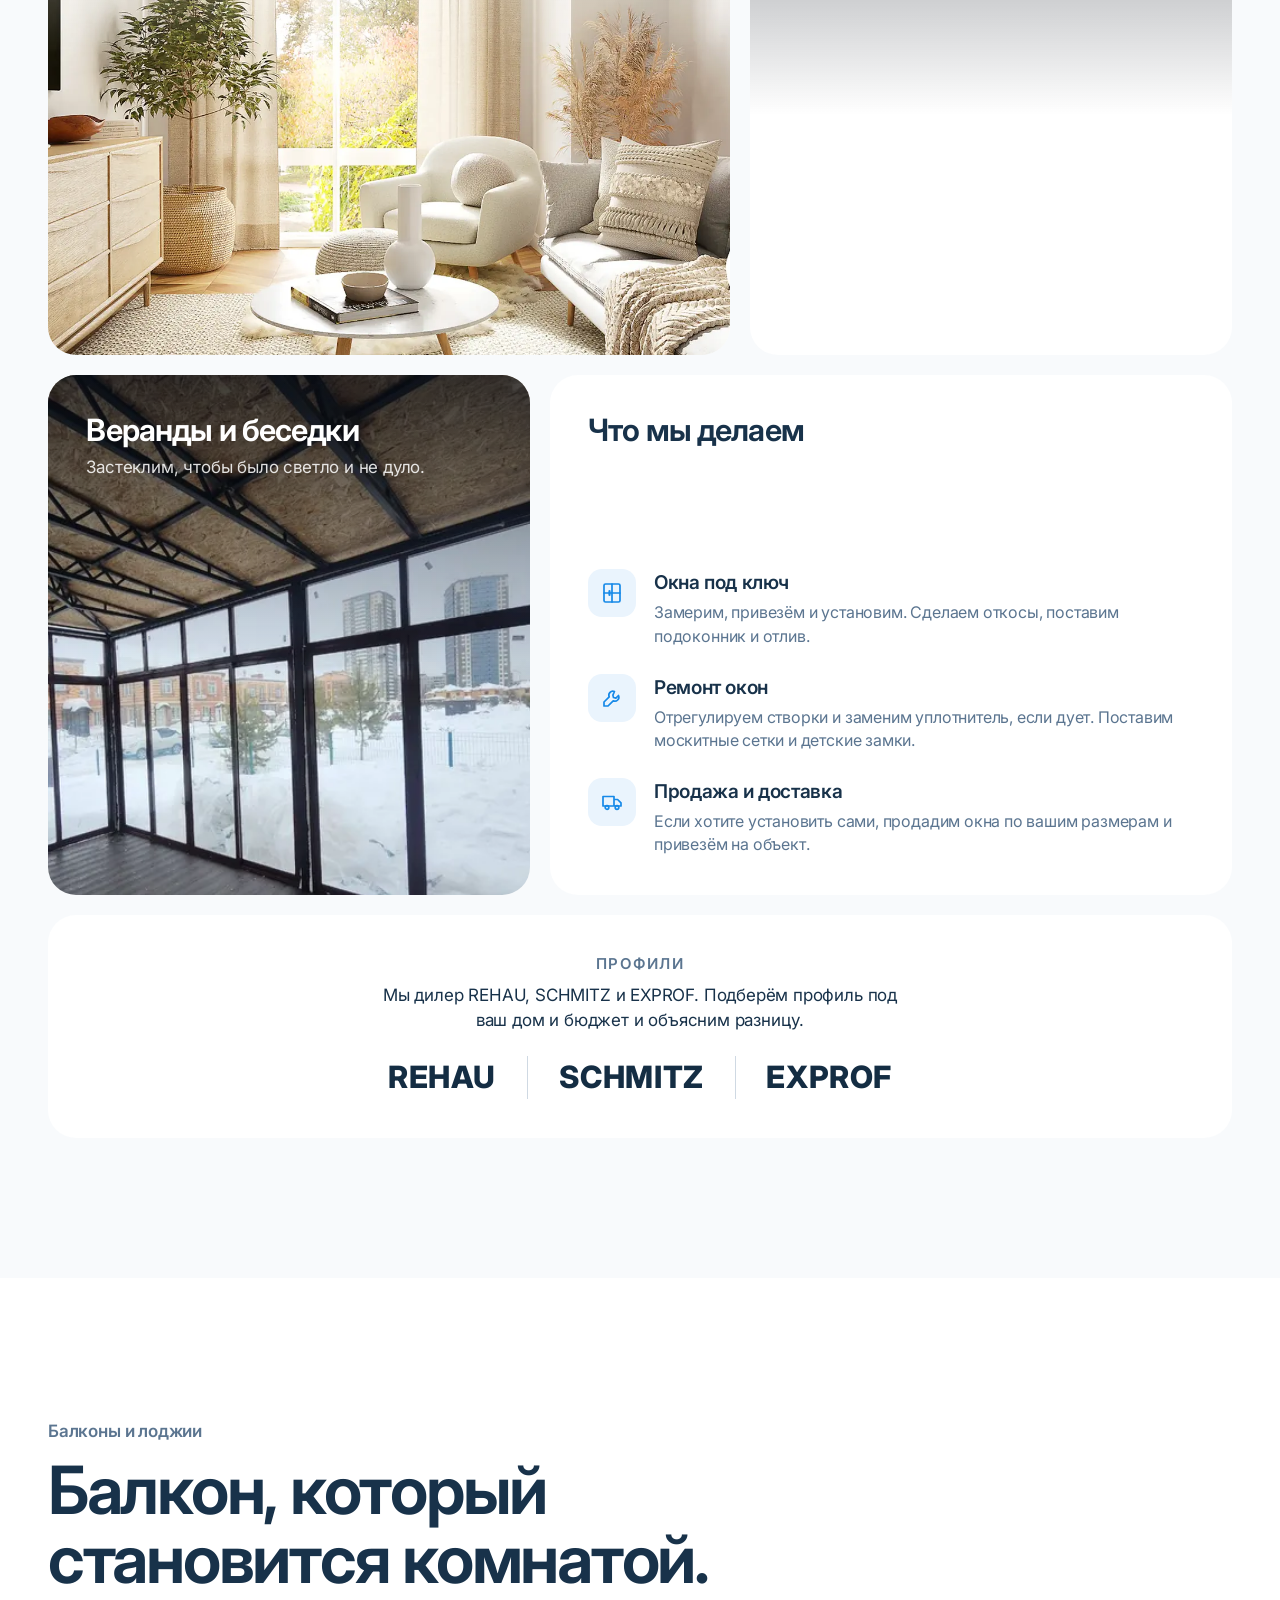
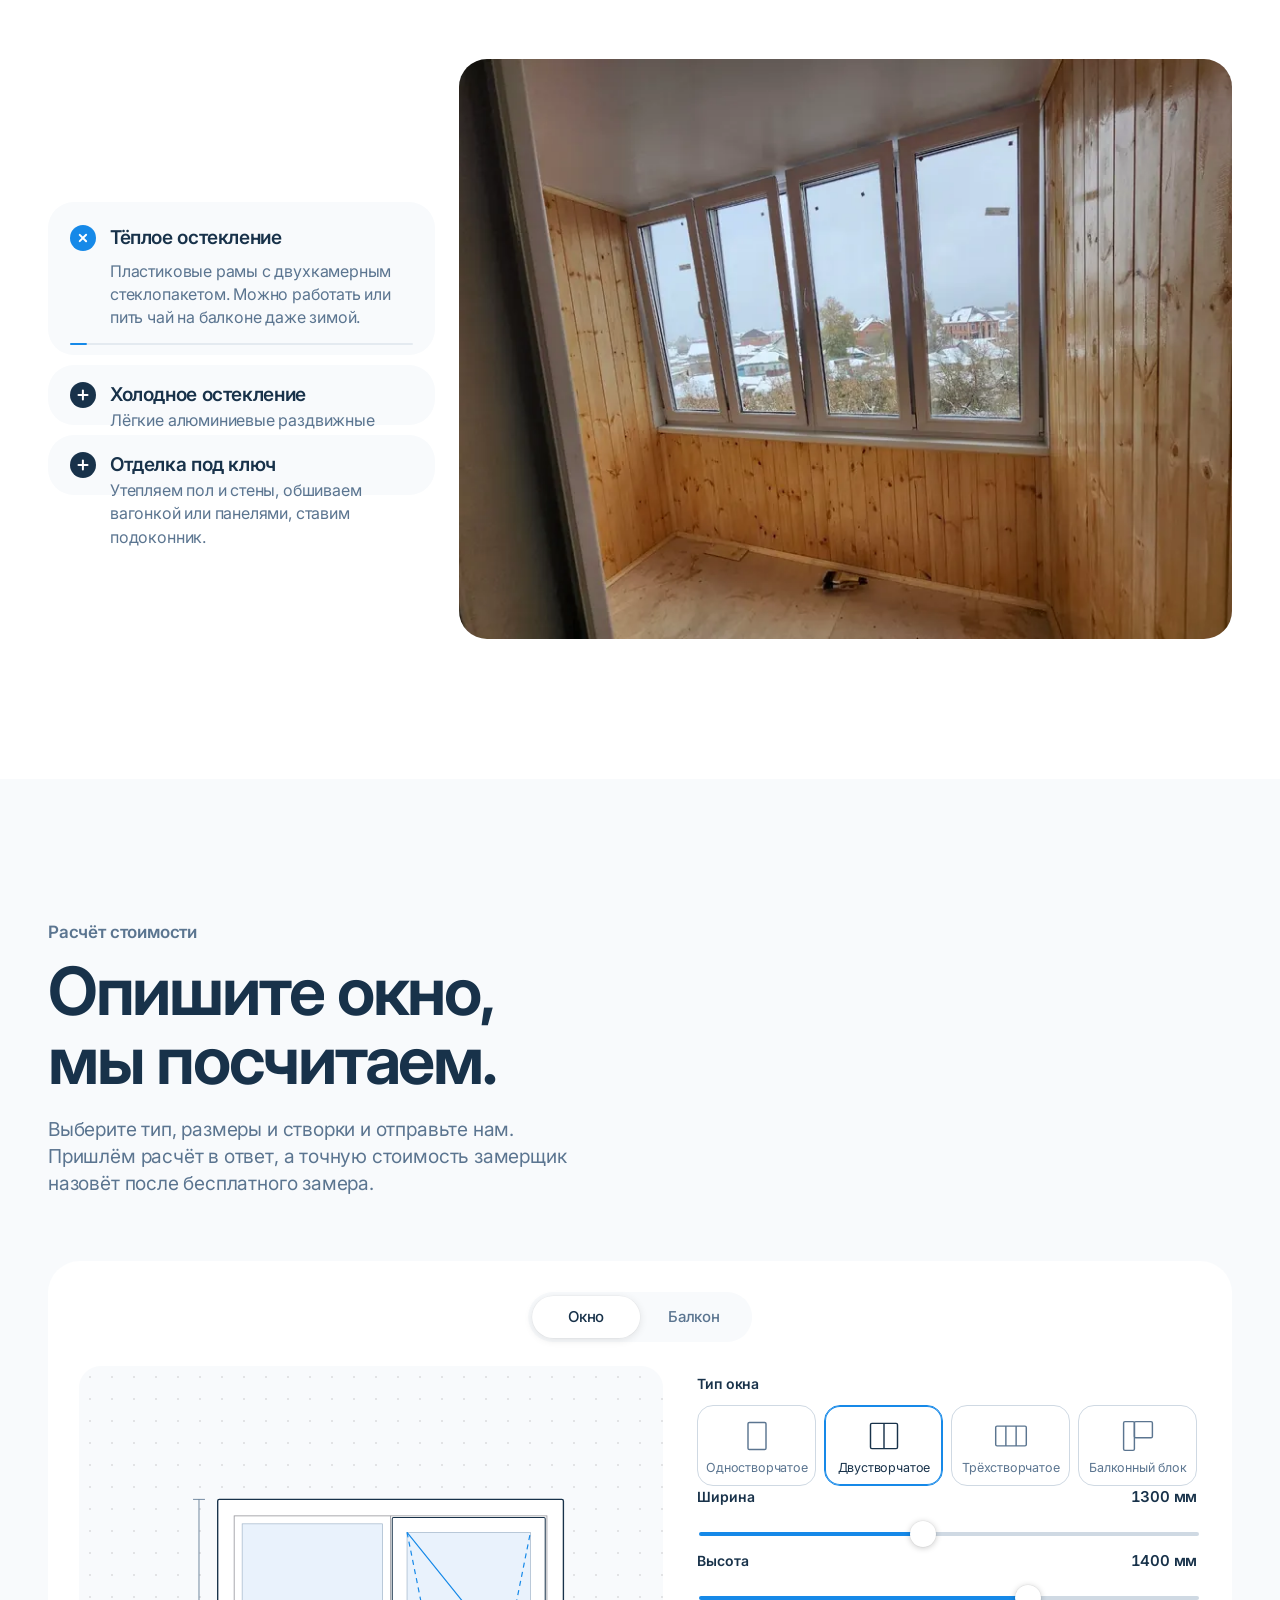
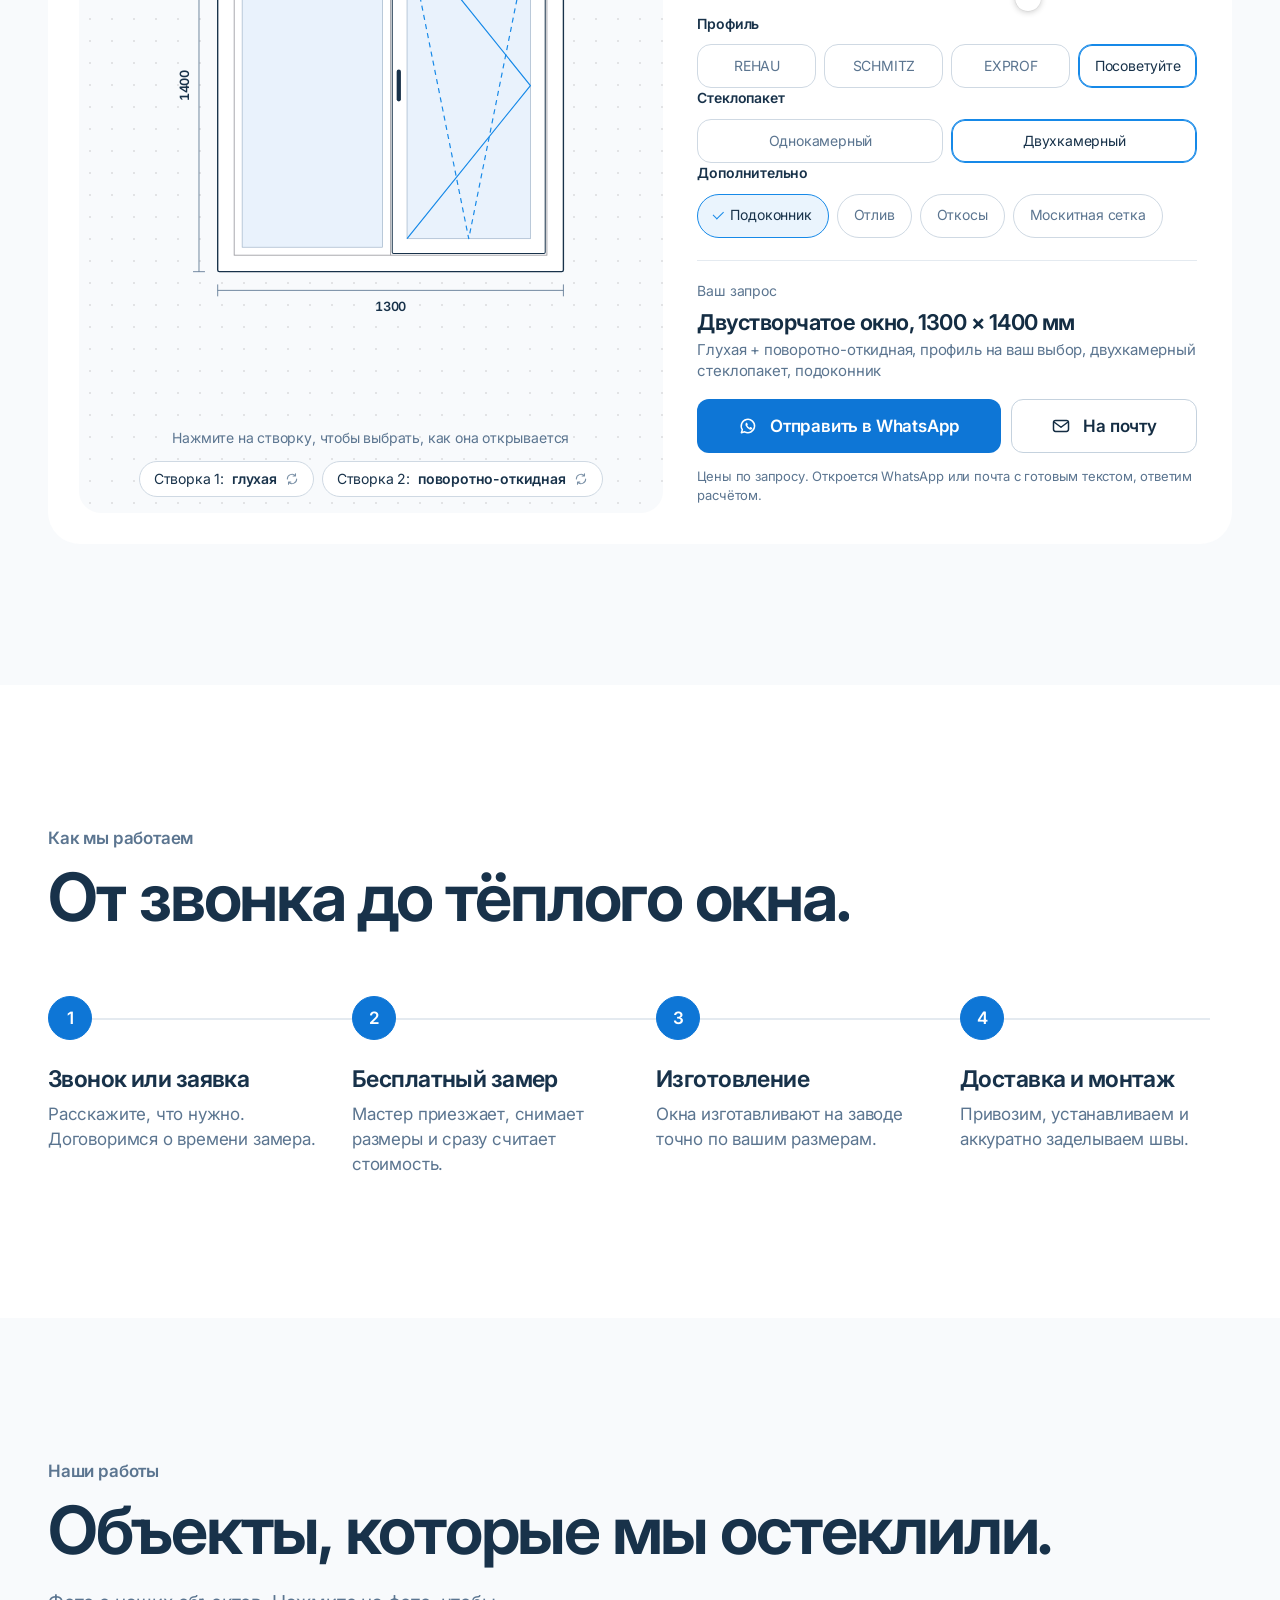
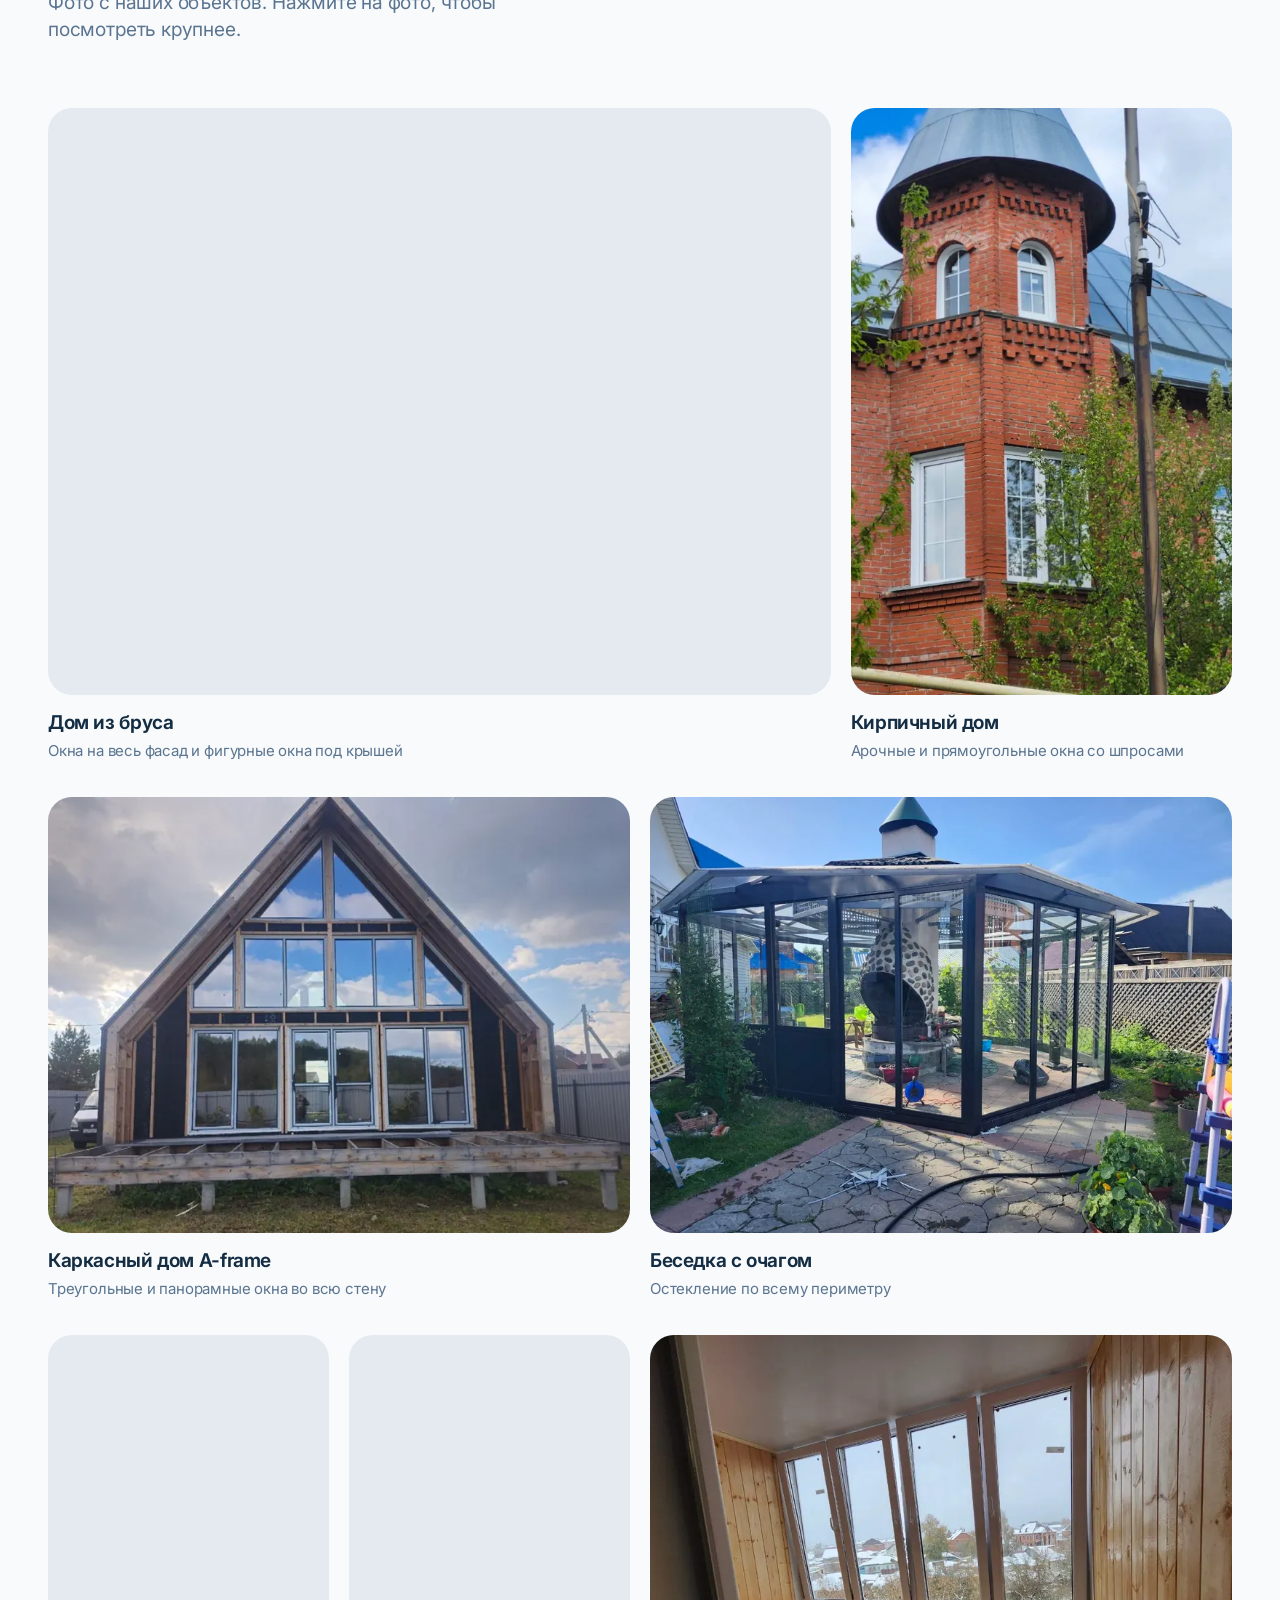
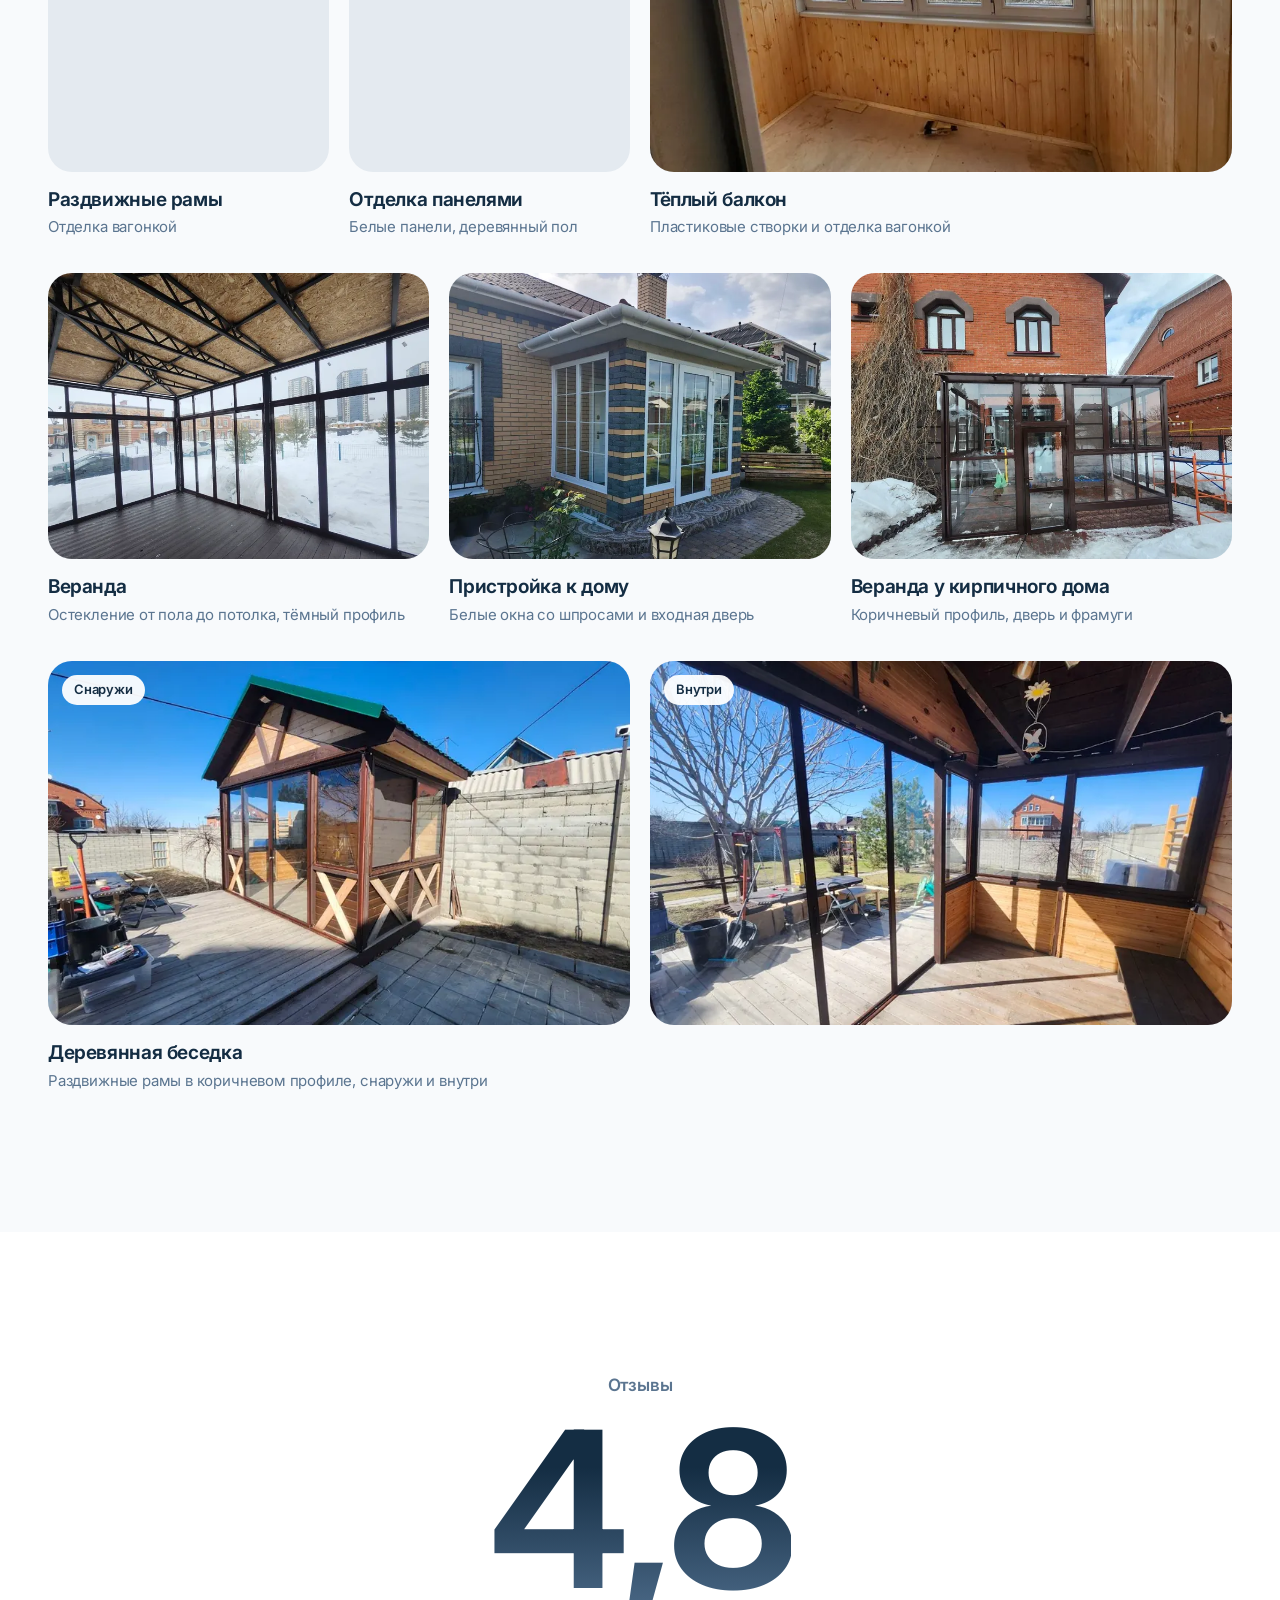
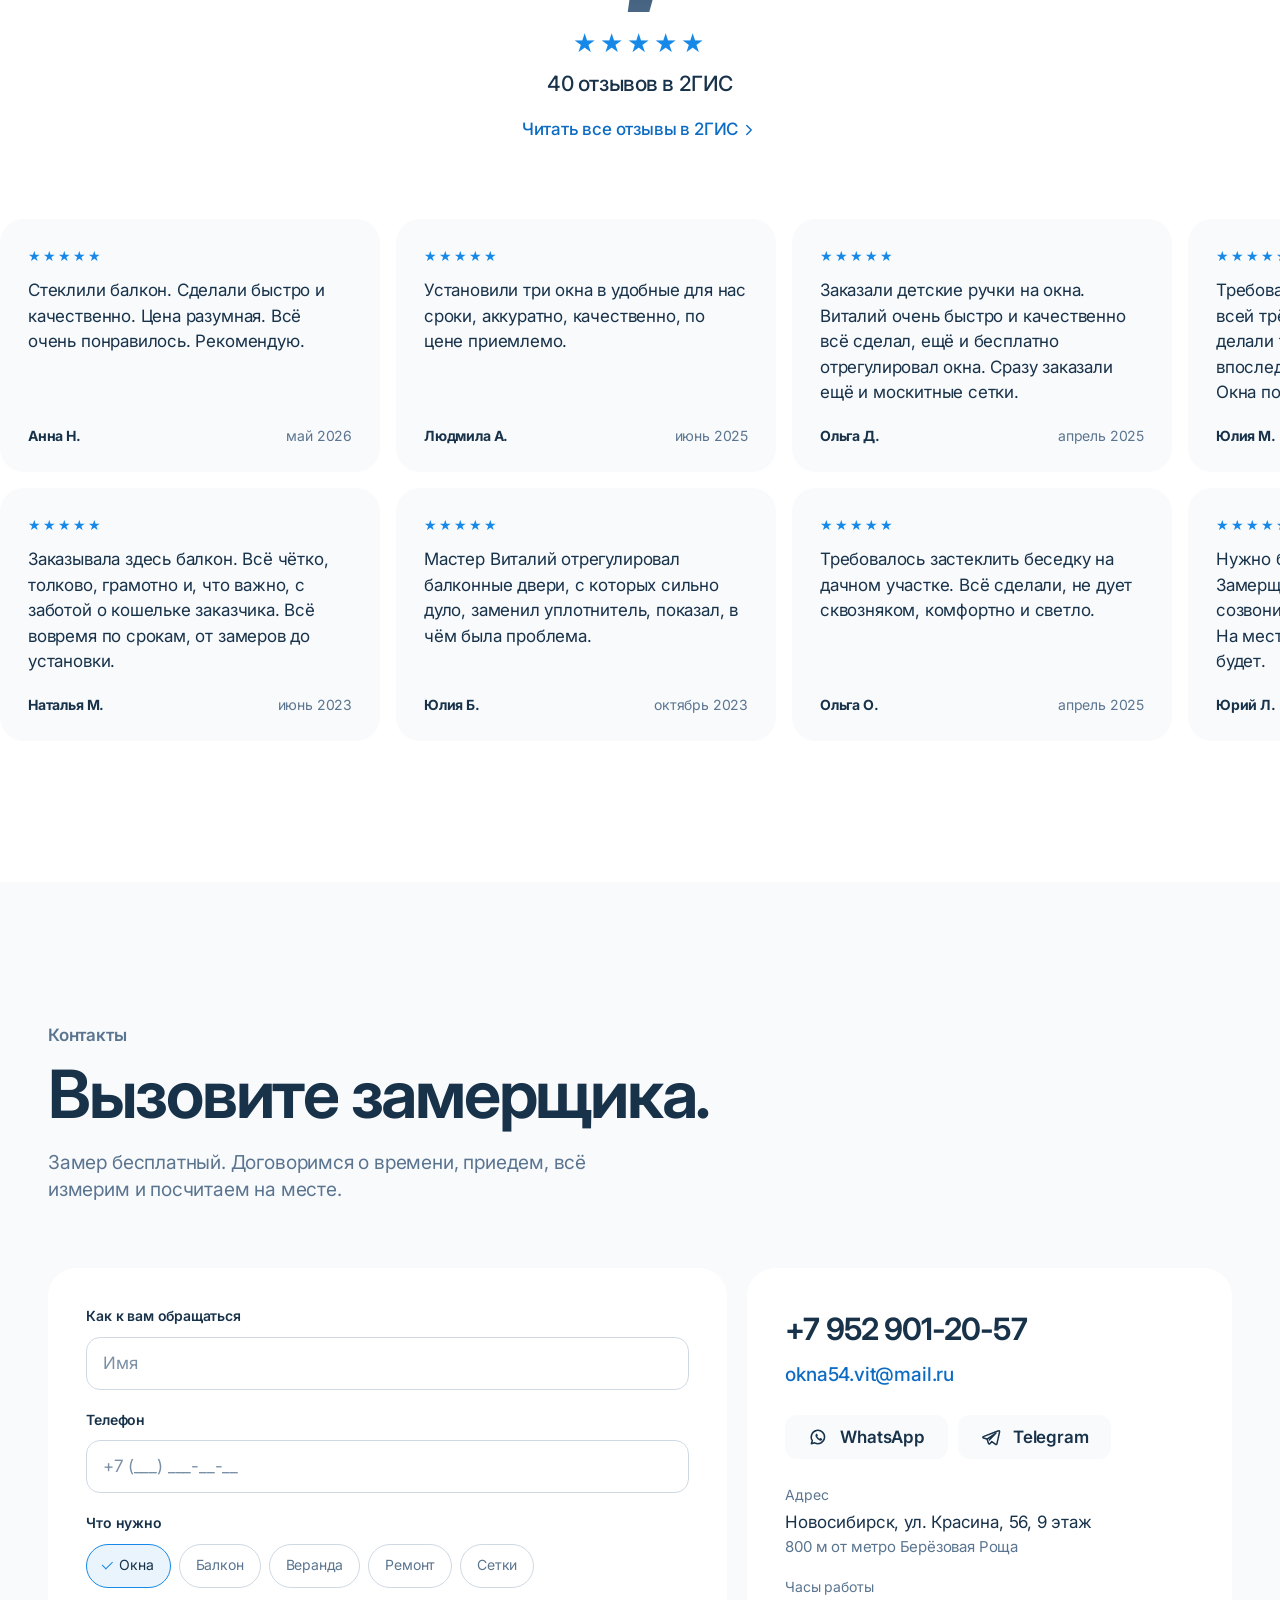
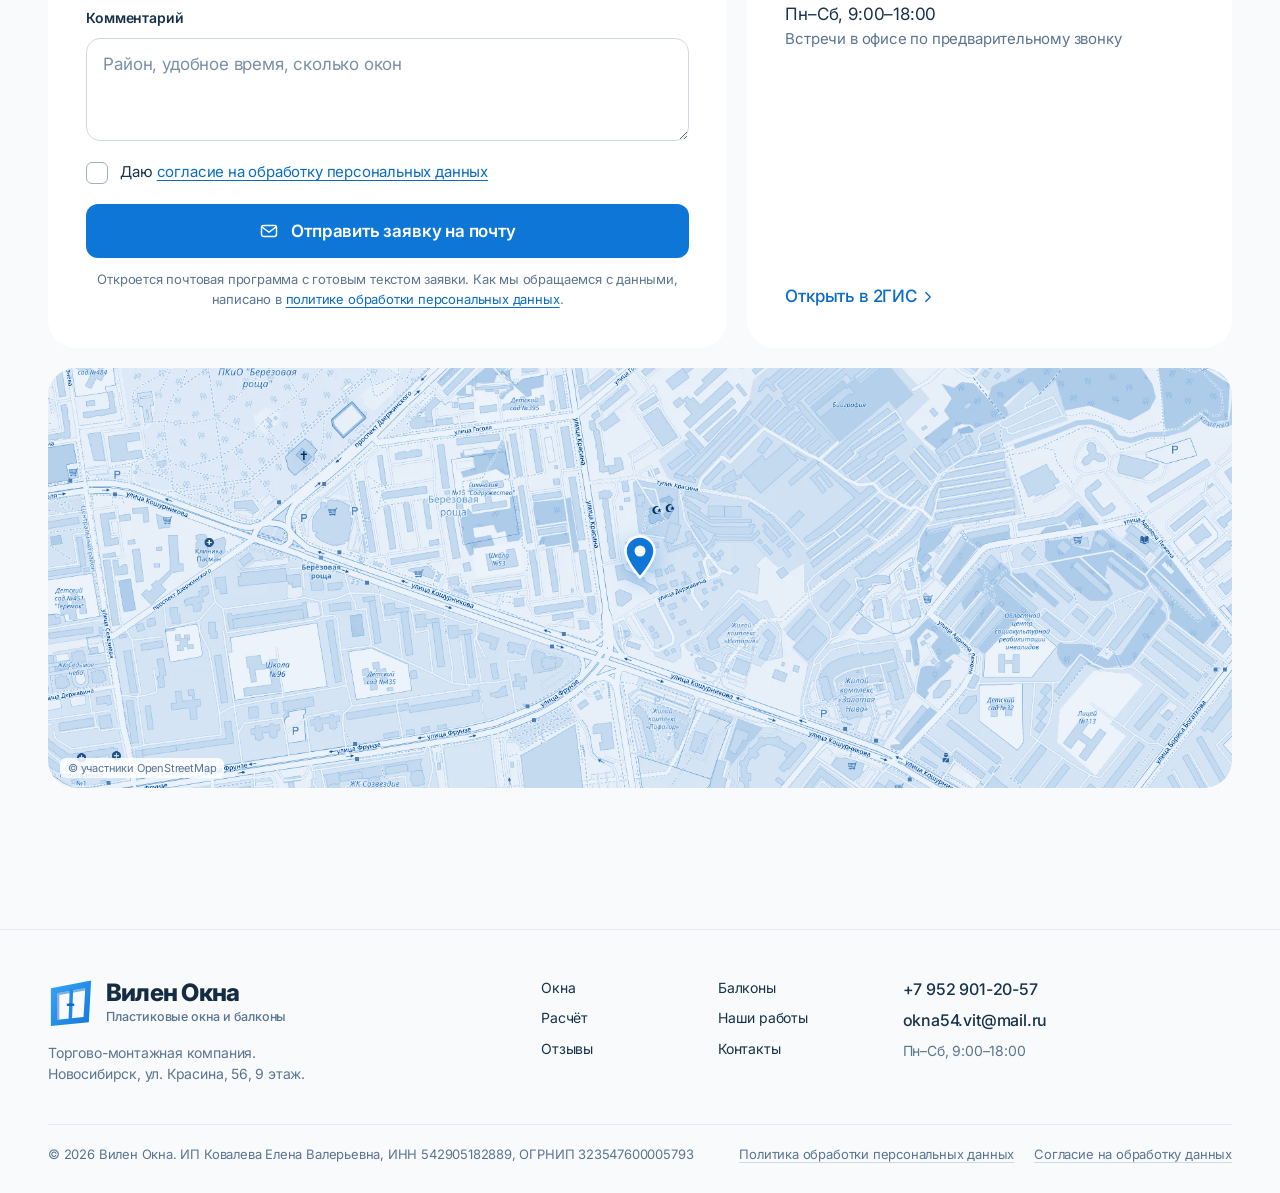
==== commit cae2abe6: "Подготовка к vilen-okna.ru: адрес в превью и canonical, robots, sitemap, .htaccess для Beget Co-Auth" ====
--- a/index.html
+++ b/index.html
@@ -9,8 +9,9 @@
   <meta property="og:type" content="website">
   <meta property="og:title" content="Вилен Окна — пластиковые окна и балконы в Новосибирске">
   <meta property="og:description" content="Продажа, доставка и монтаж. Замер бесплатно.">
-  <meta property="og:image" content="https://tpubuata-hub.github.io/vilen-okna/assets/img/hero-interior-1280.webp">
-  <meta property="og:url" content="https://tpubuata-hub.github.io/vilen-okna/">
+  <meta property="og:image" content="https://vilen-okna.ru/assets/img/hero-interior-1280.webp">
+  <meta property="og:url" content="https://vilen-okna.ru/">
+  <link rel="canonical" href="https://vilen-okna.ru/">
   <link rel="icon" href="favicon.svg" type="image/svg+xml">
   <link rel="preload" as="font" type="font/woff2" href="assets/fonts/inter-cyrillic.woff2" crossorigin>
   <link rel="stylesheet" href="assets/css/fonts.css?v=1">
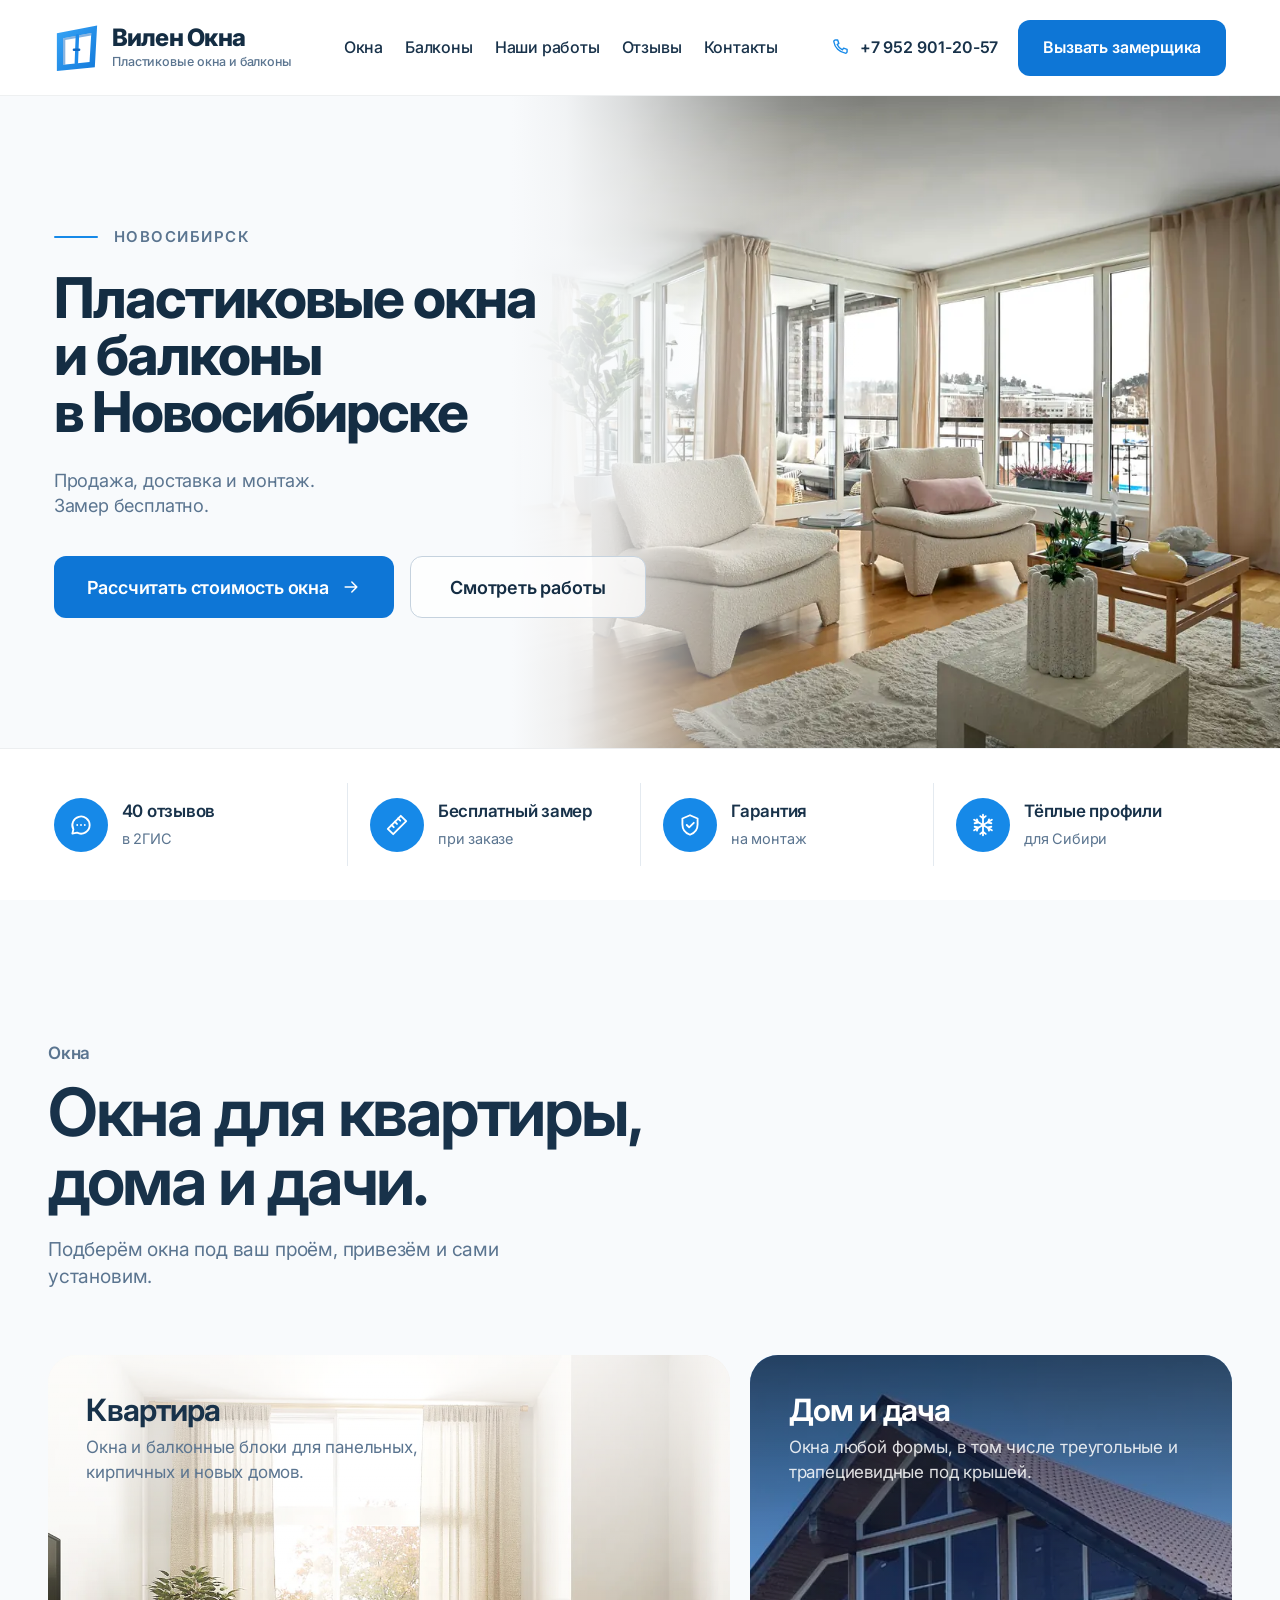
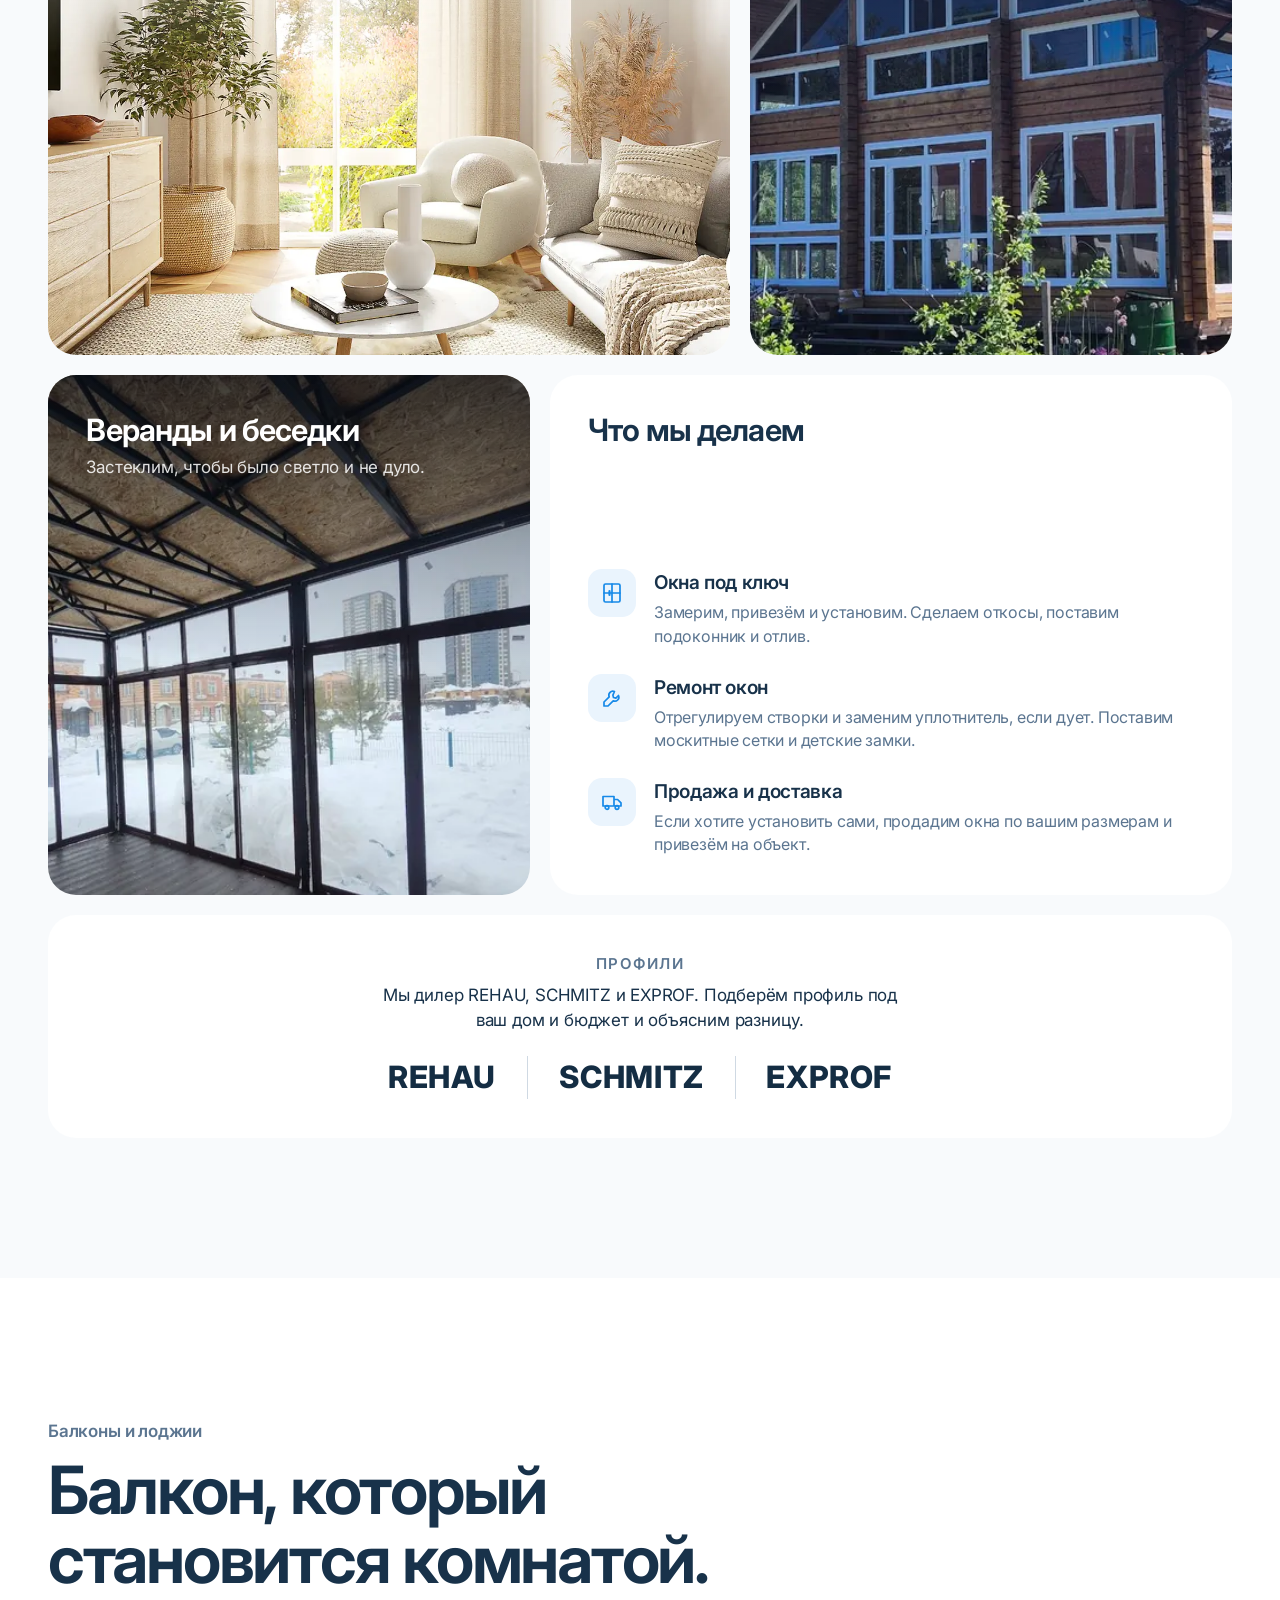
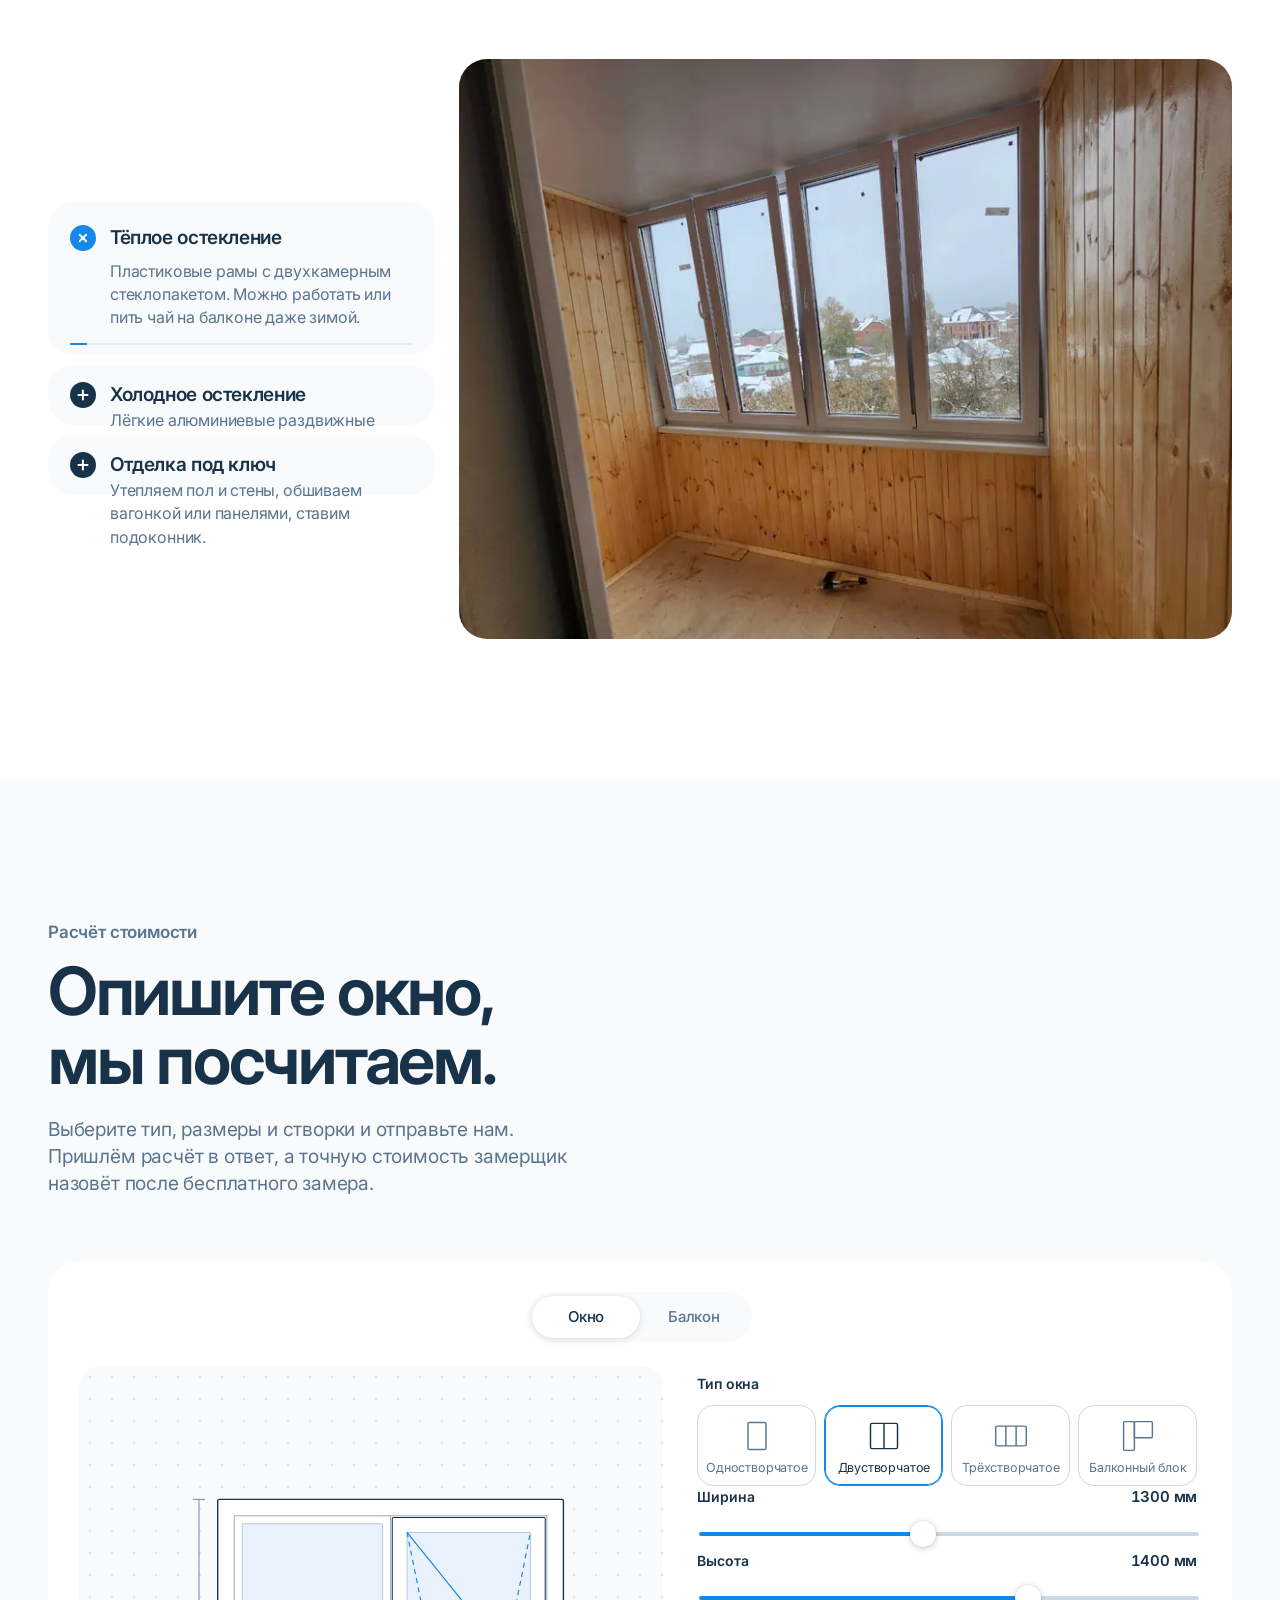
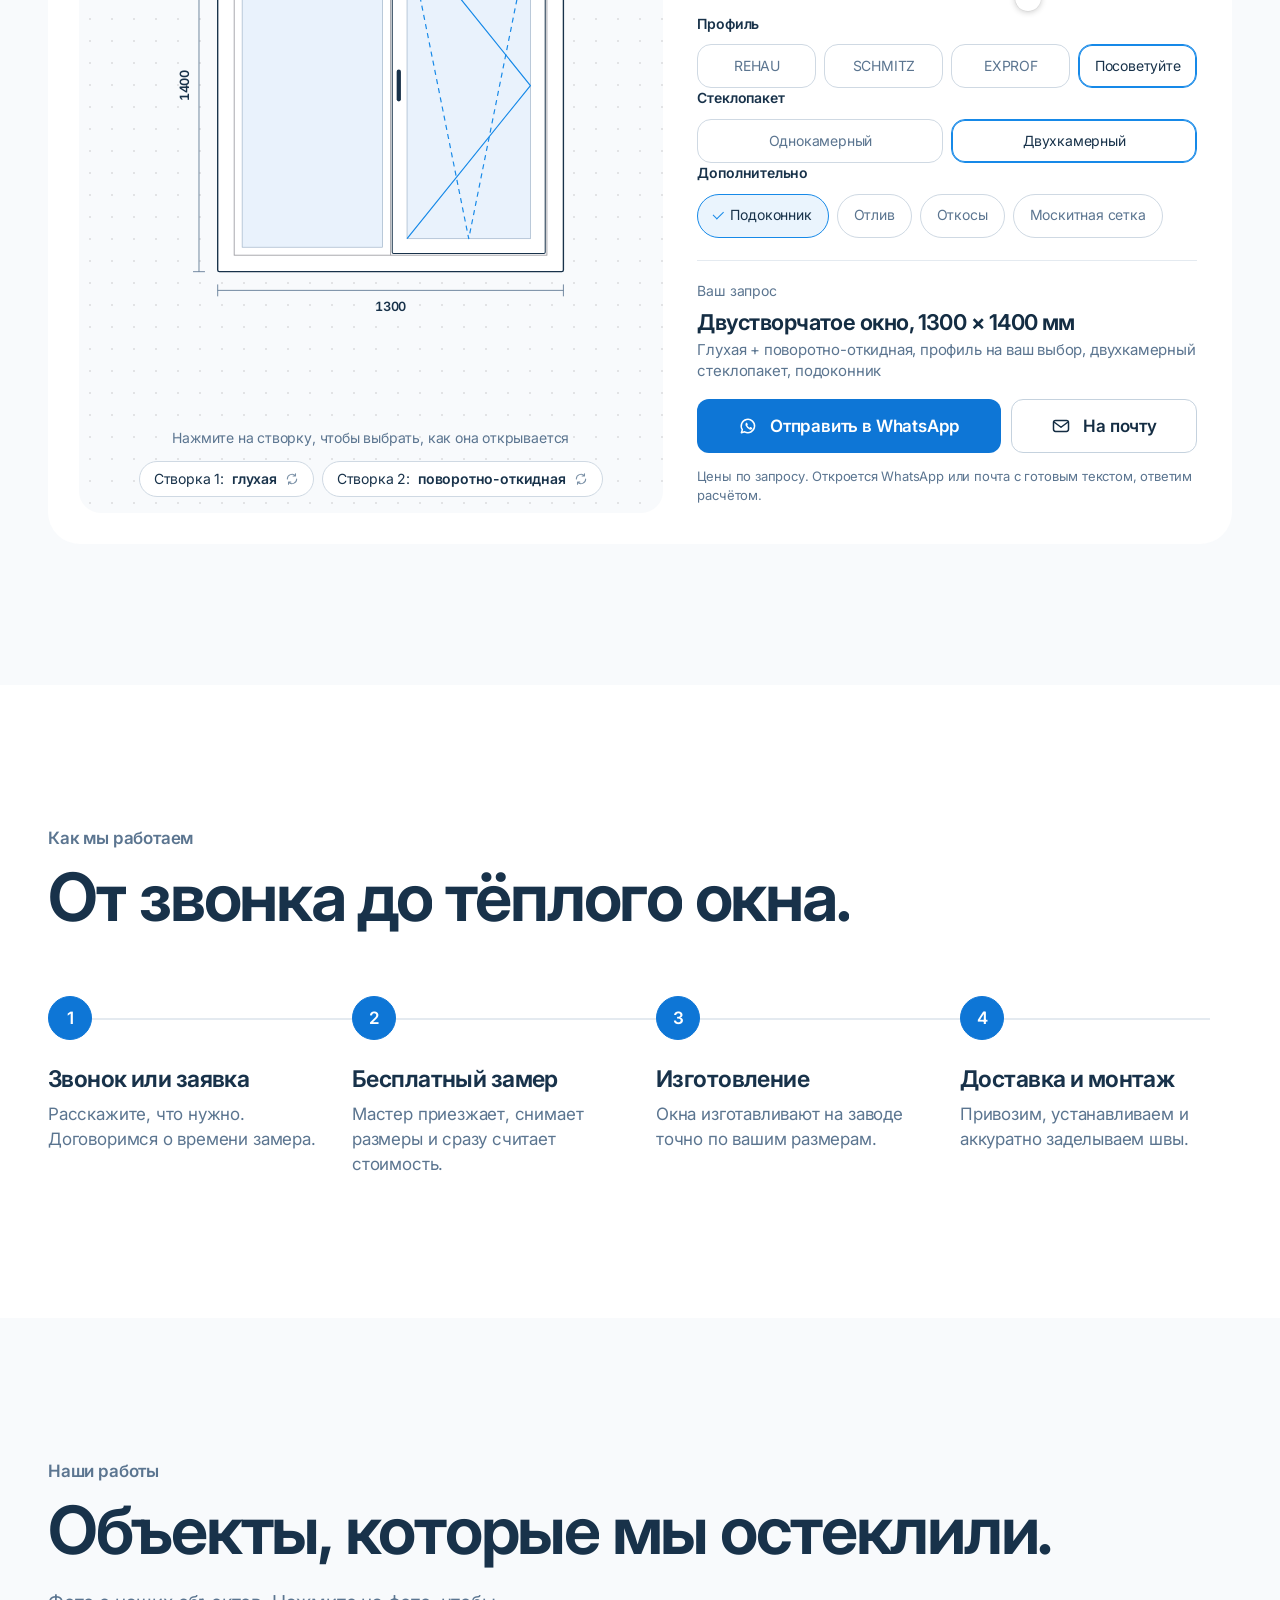
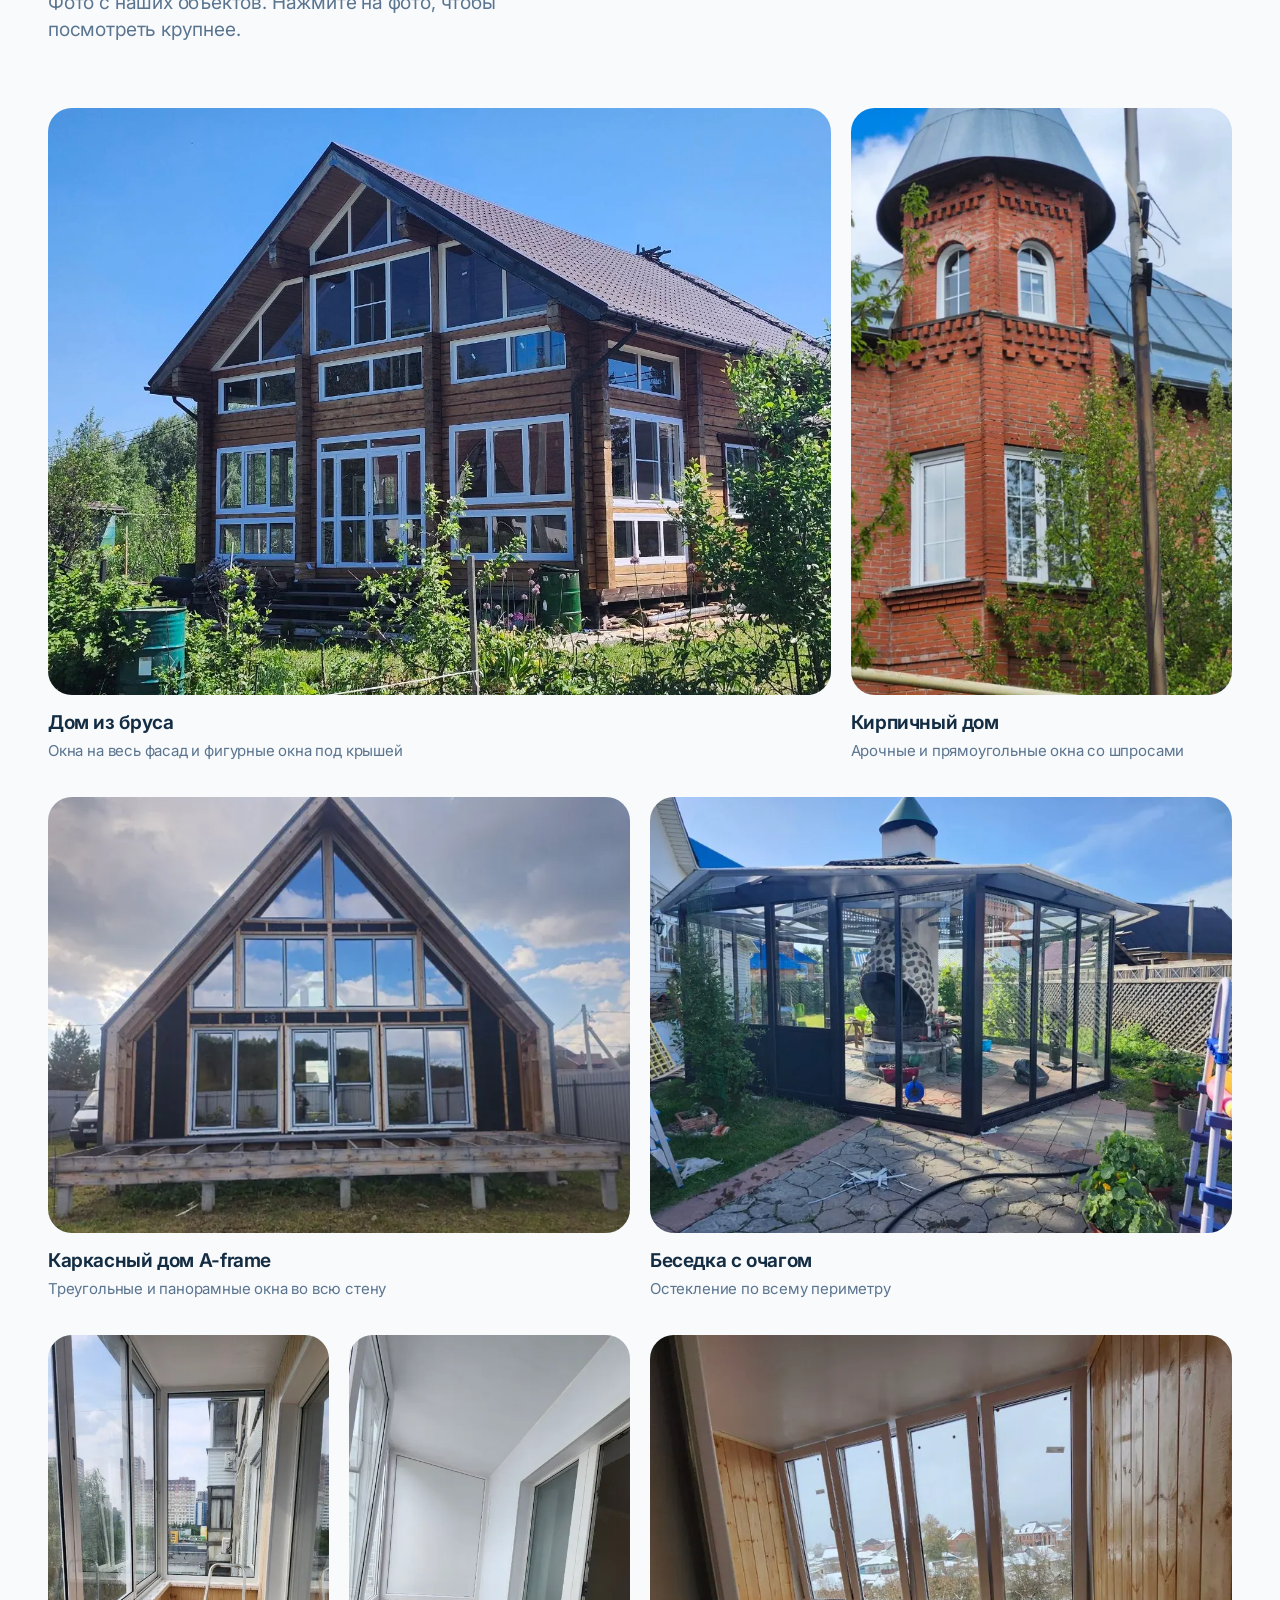
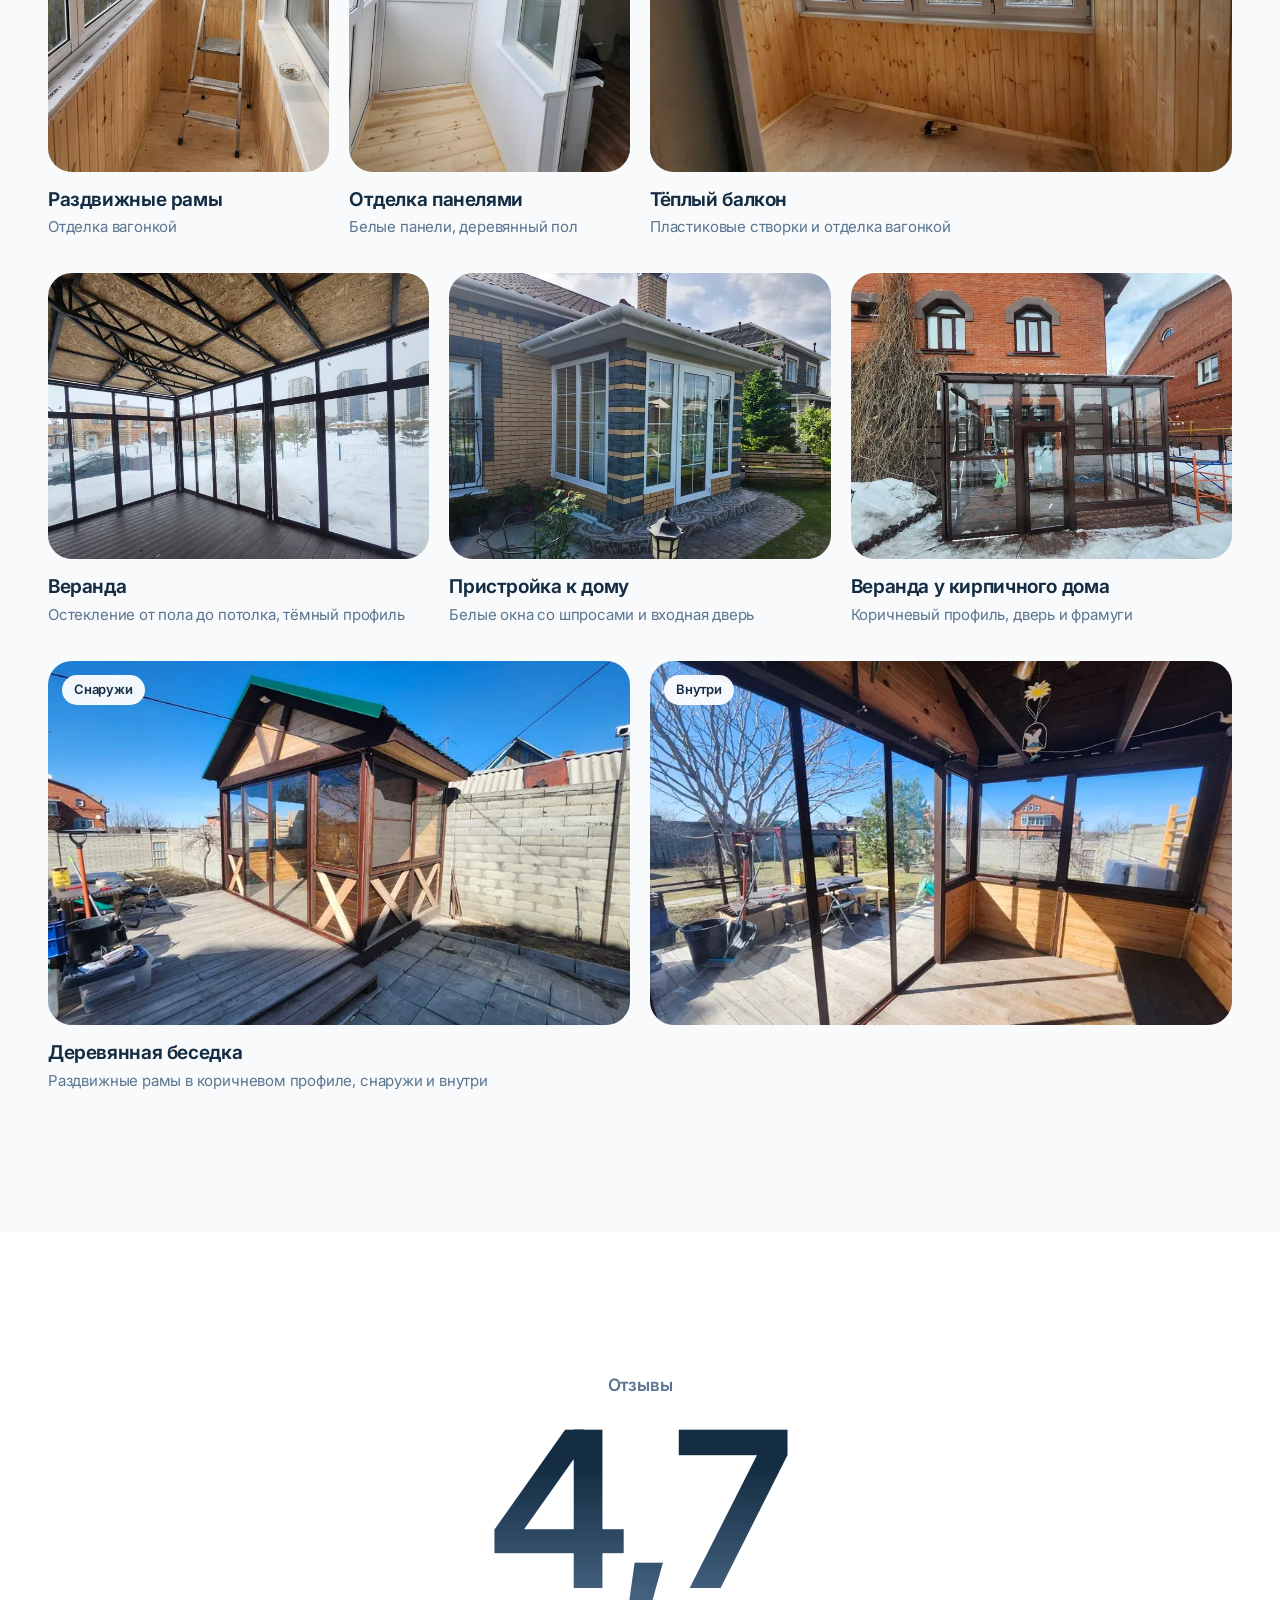
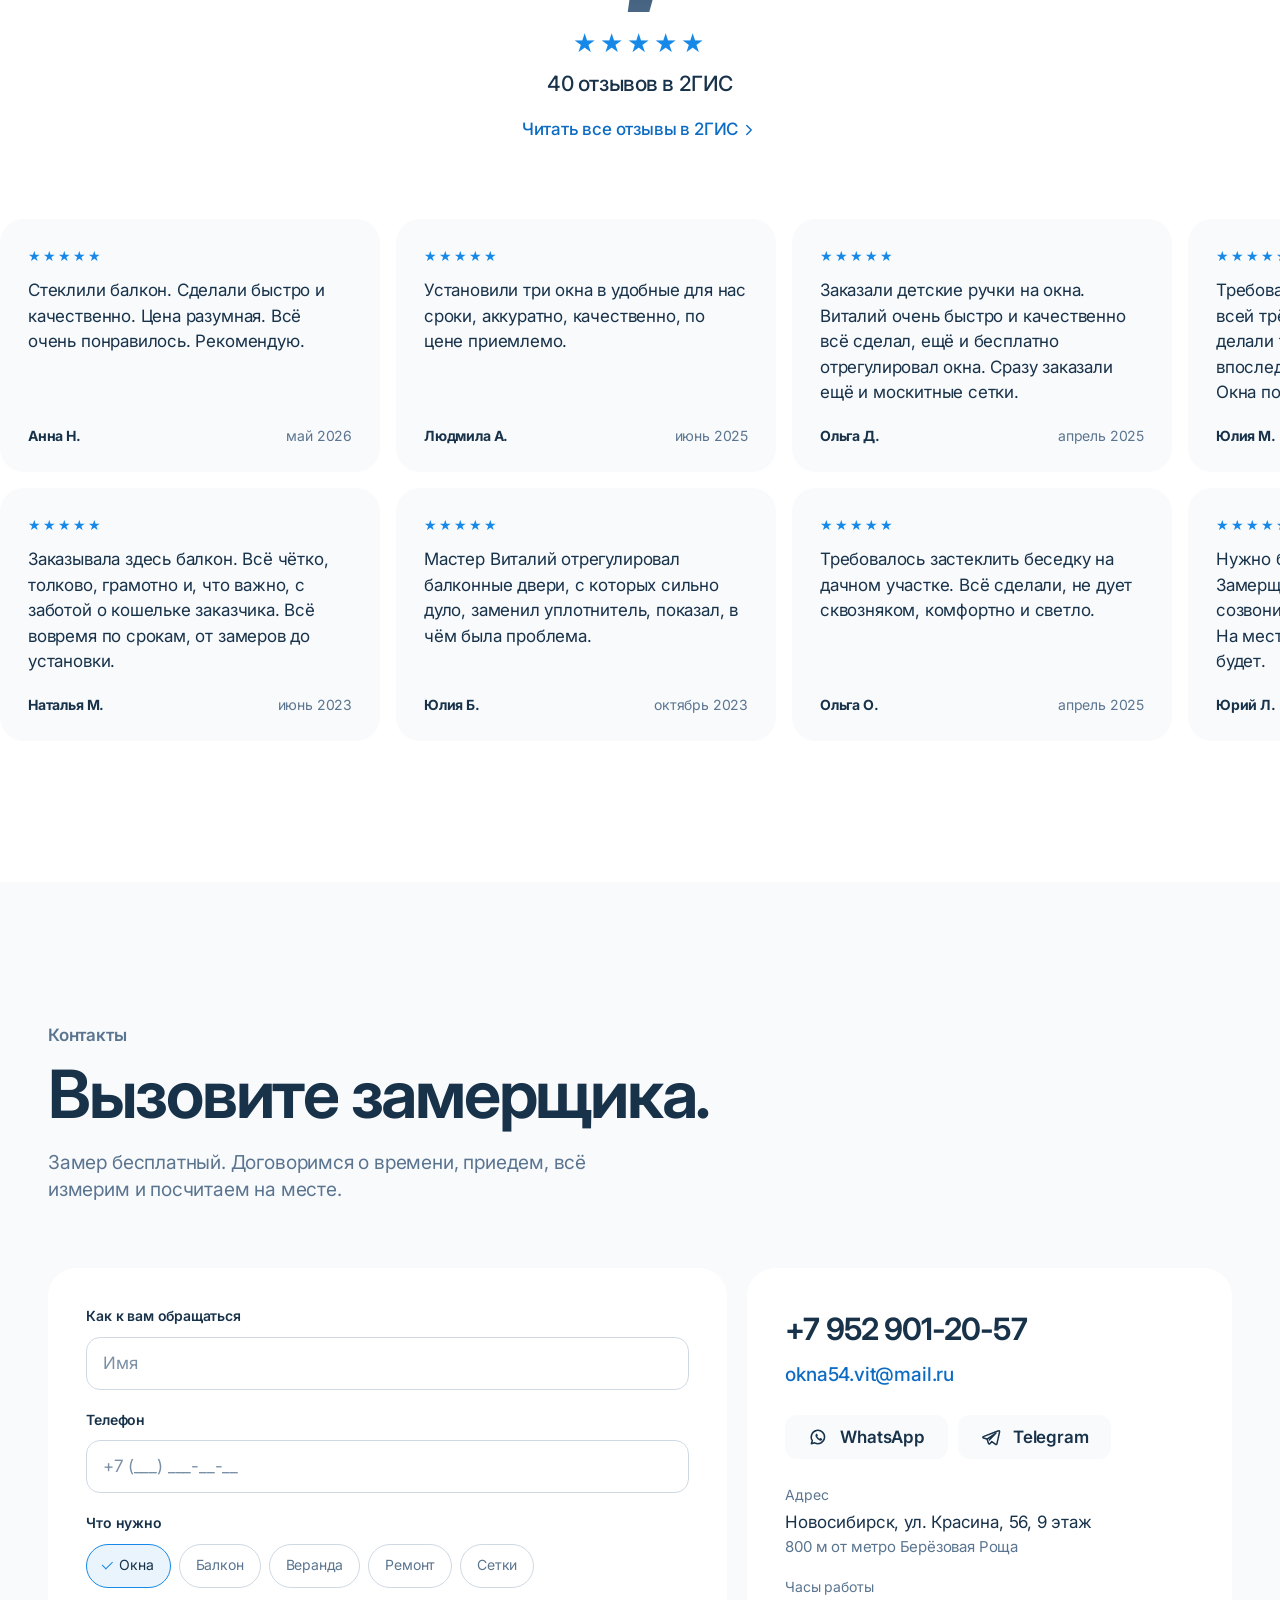
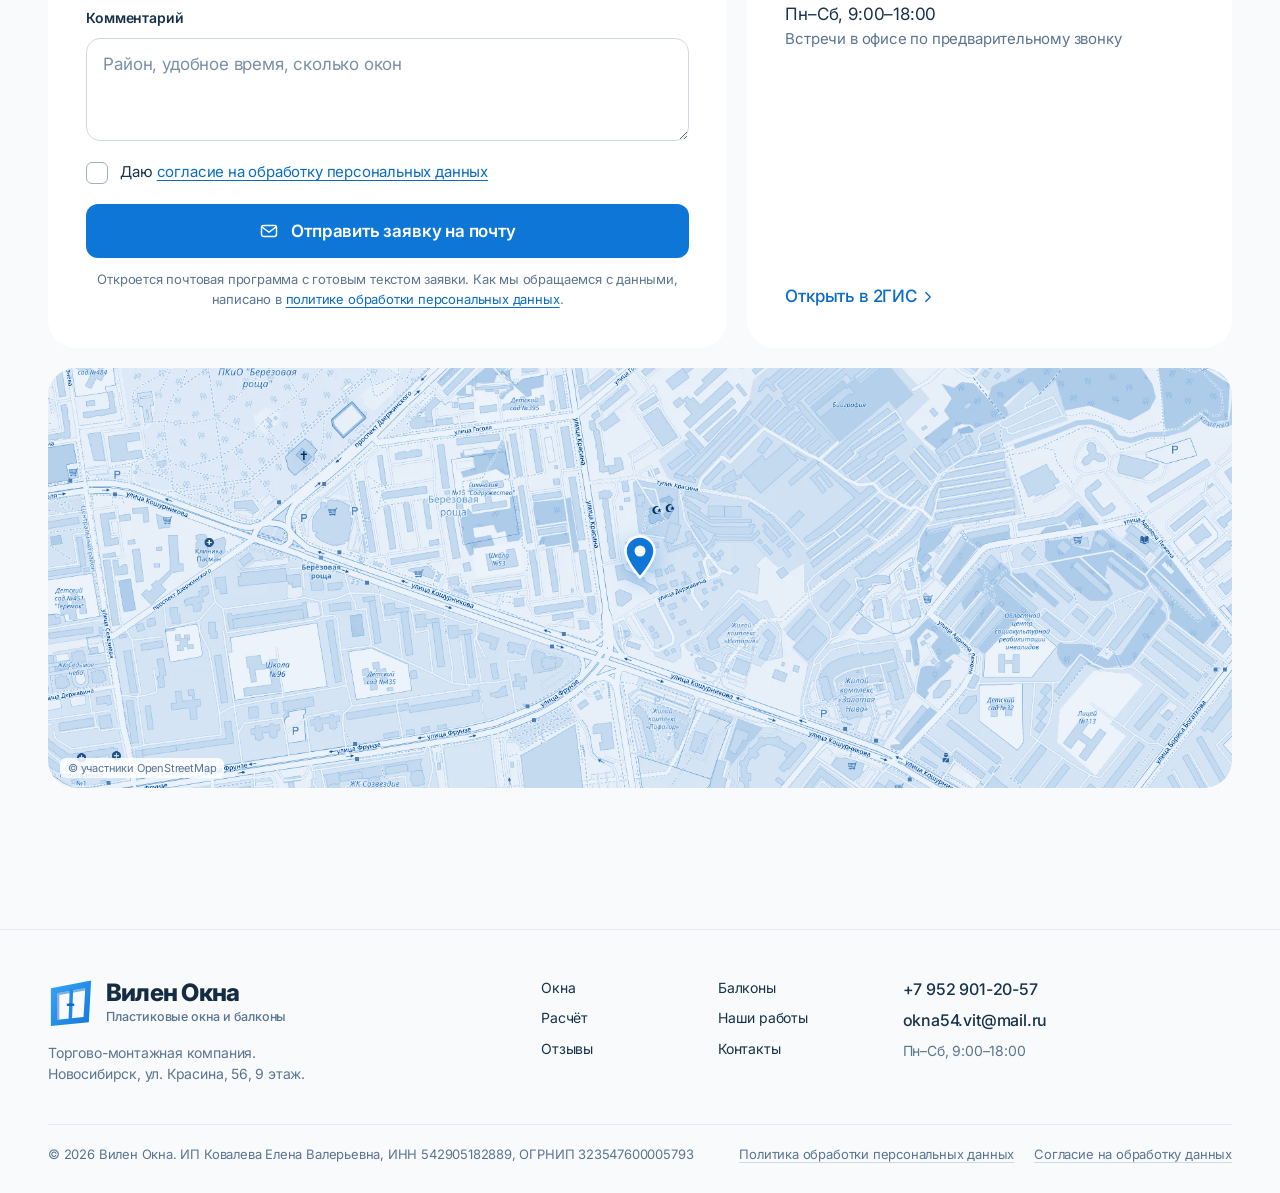
==== commit b45a0f8c: "Значок сайта по текущему логотипу: вкладка, поиск Яндекса, экран телефона - favicon.svg перерисован " ====
--- a/index.html
+++ b/index.html
@@ -12,7 +12,11 @@
   <meta property="og:image" content="https://vilen-okna.ru/assets/img/hero-interior-1280.webp">
   <meta property="og:url" content="https://vilen-okna.ru/">
   <link rel="canonical" href="https://vilen-okna.ru/">
+  <link rel="icon" href="favicon.ico" sizes="32x32">
   <link rel="icon" href="favicon.svg" type="image/svg+xml">
+  <link rel="icon" href="favicon-120.png" type="image/png" sizes="120x120">
+  <link rel="apple-touch-icon" href="apple-touch-icon.png">
+  <link rel="manifest" href="site.webmanifest">
   <link rel="preload" as="font" type="font/woff2" href="assets/fonts/inter-cyrillic.woff2" crossorigin>
   <link rel="stylesheet" href="assets/css/fonts.css?v=1">
   <link rel="preload" as="image" href="assets/img/hero-interior-1280.webp" imagesrcset="assets/img/hero-interior-1280.webp 1280w, assets/img/hero-interior-2400.webp 2400w" imagesizes="(min-width: 1024px) 60vw, 100vw">
@@ -31,10 +35,15 @@
     "@context": "https://schema.org",
     "@type": "HomeAndConstructionBusiness",
     "name": "Вилен Окна",
+    "url": "https://vilen-okna.ru/",
+    "logo": "https://vilen-okna.ru/icon-512.png",
+    "image": "https://vilen-okna.ru/assets/img/hero-interior-1280.webp",
     "description": "Пластиковые окна под ключ, ремонт окон, продажа и доставка. Остекление балконов, веранд и беседок в Новосибирске.",
     "telephone": "+79529012057",
     "email": "okna54.vit@mail.ru",
-    "sameAs": ["https://2gis.ru/novosibirsk/firm/70000001069487037"],
+    "sameAs": [
+      "https://2gis.ru/novosibirsk/firm/70000001069487037"
+    ],
     "address": {
       "@type": "PostalAddress",
       "streetAddress": "улица Красина, 56, 9 этаж",
@@ -42,9 +51,17 @@
       "postalCode": "630112",
       "addressCountry": "RU"
     },
-    "geo": { "@type": "GeoCoordinates", "latitude": 55.042953, "longitude": 82.963524 },
+    "geo": {
+      "@type": "GeoCoordinates",
+      "latitude": 55.042953,
+      "longitude": 82.963524
+    },
     "openingHours": "Mo-Sa 09:00-18:00",
-    "aggregateRating": { "@type": "AggregateRating", "ratingValue": "4.8", "reviewCount": "40" }
+    "aggregateRating": {
+      "@type": "AggregateRating",
+      "ratingValue": "4.8",
+      "reviewCount": "40"
+    }
   }
   </script>
 </head>
